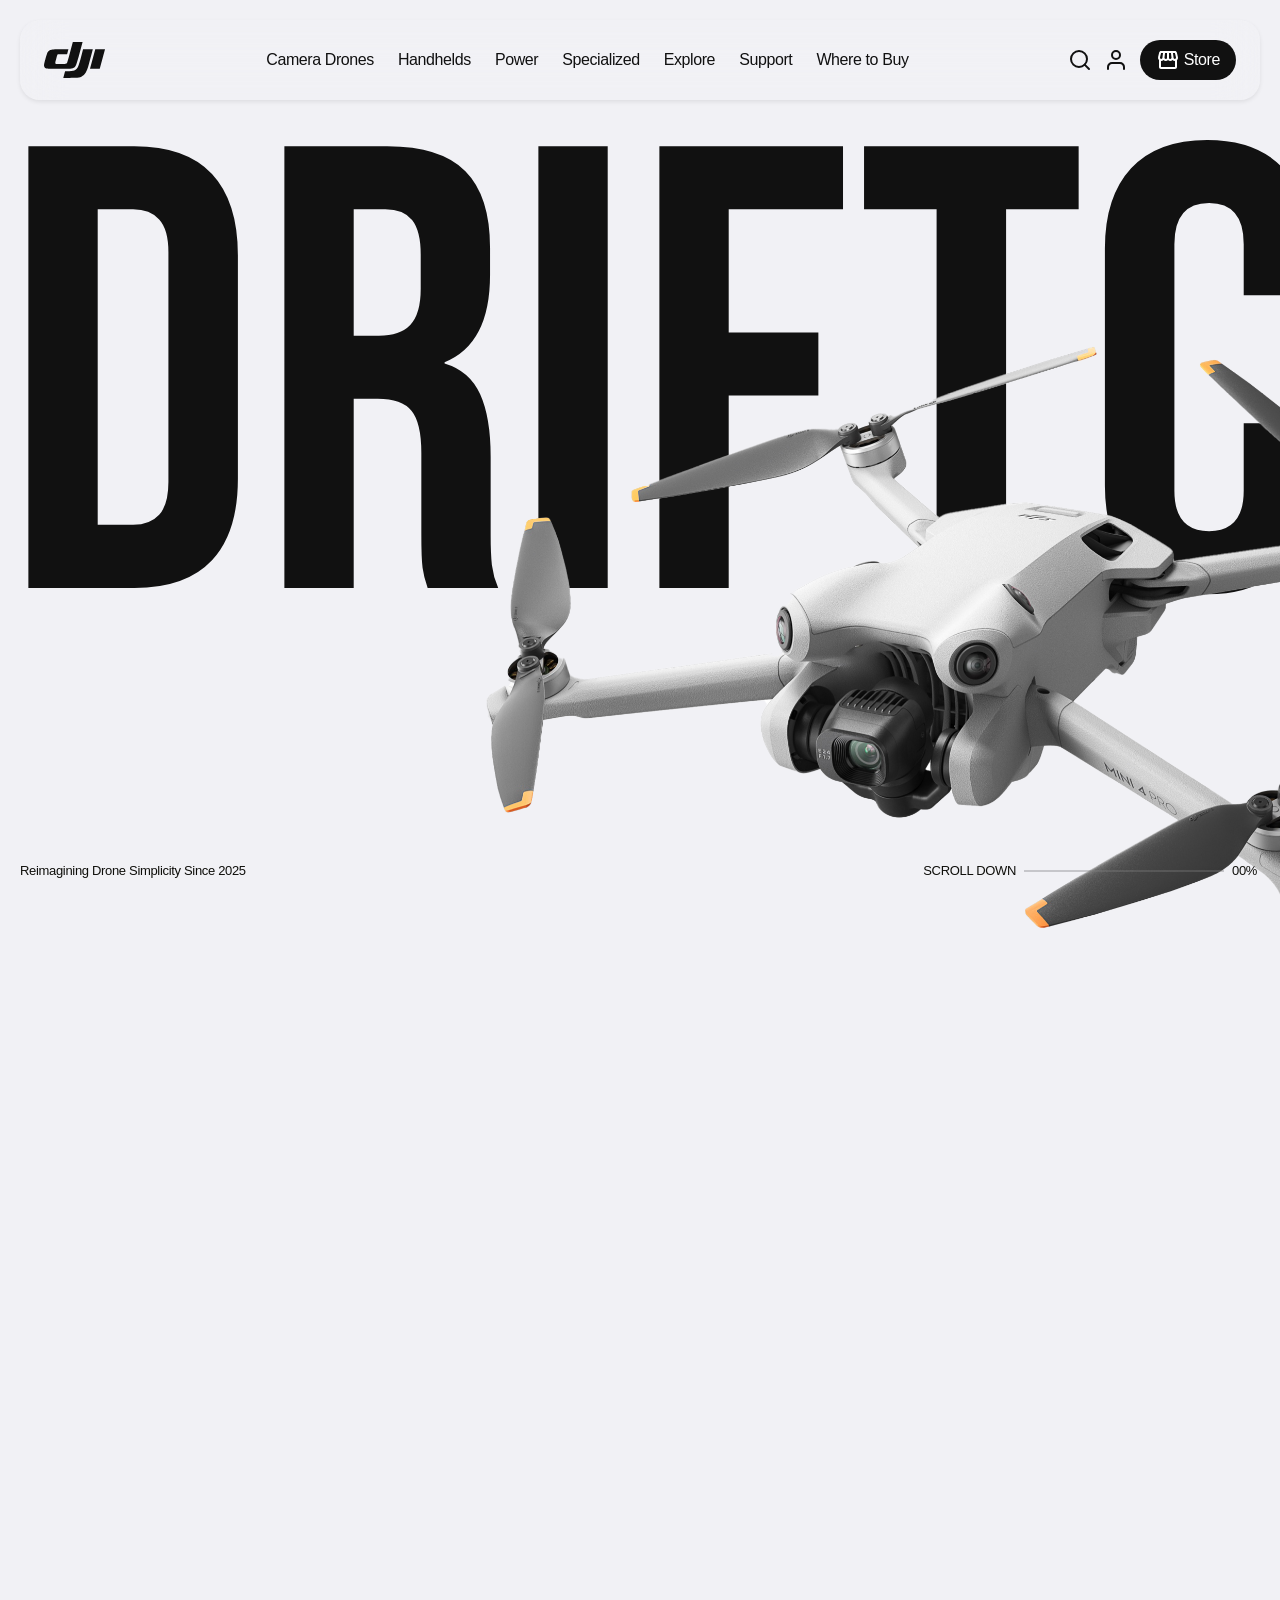
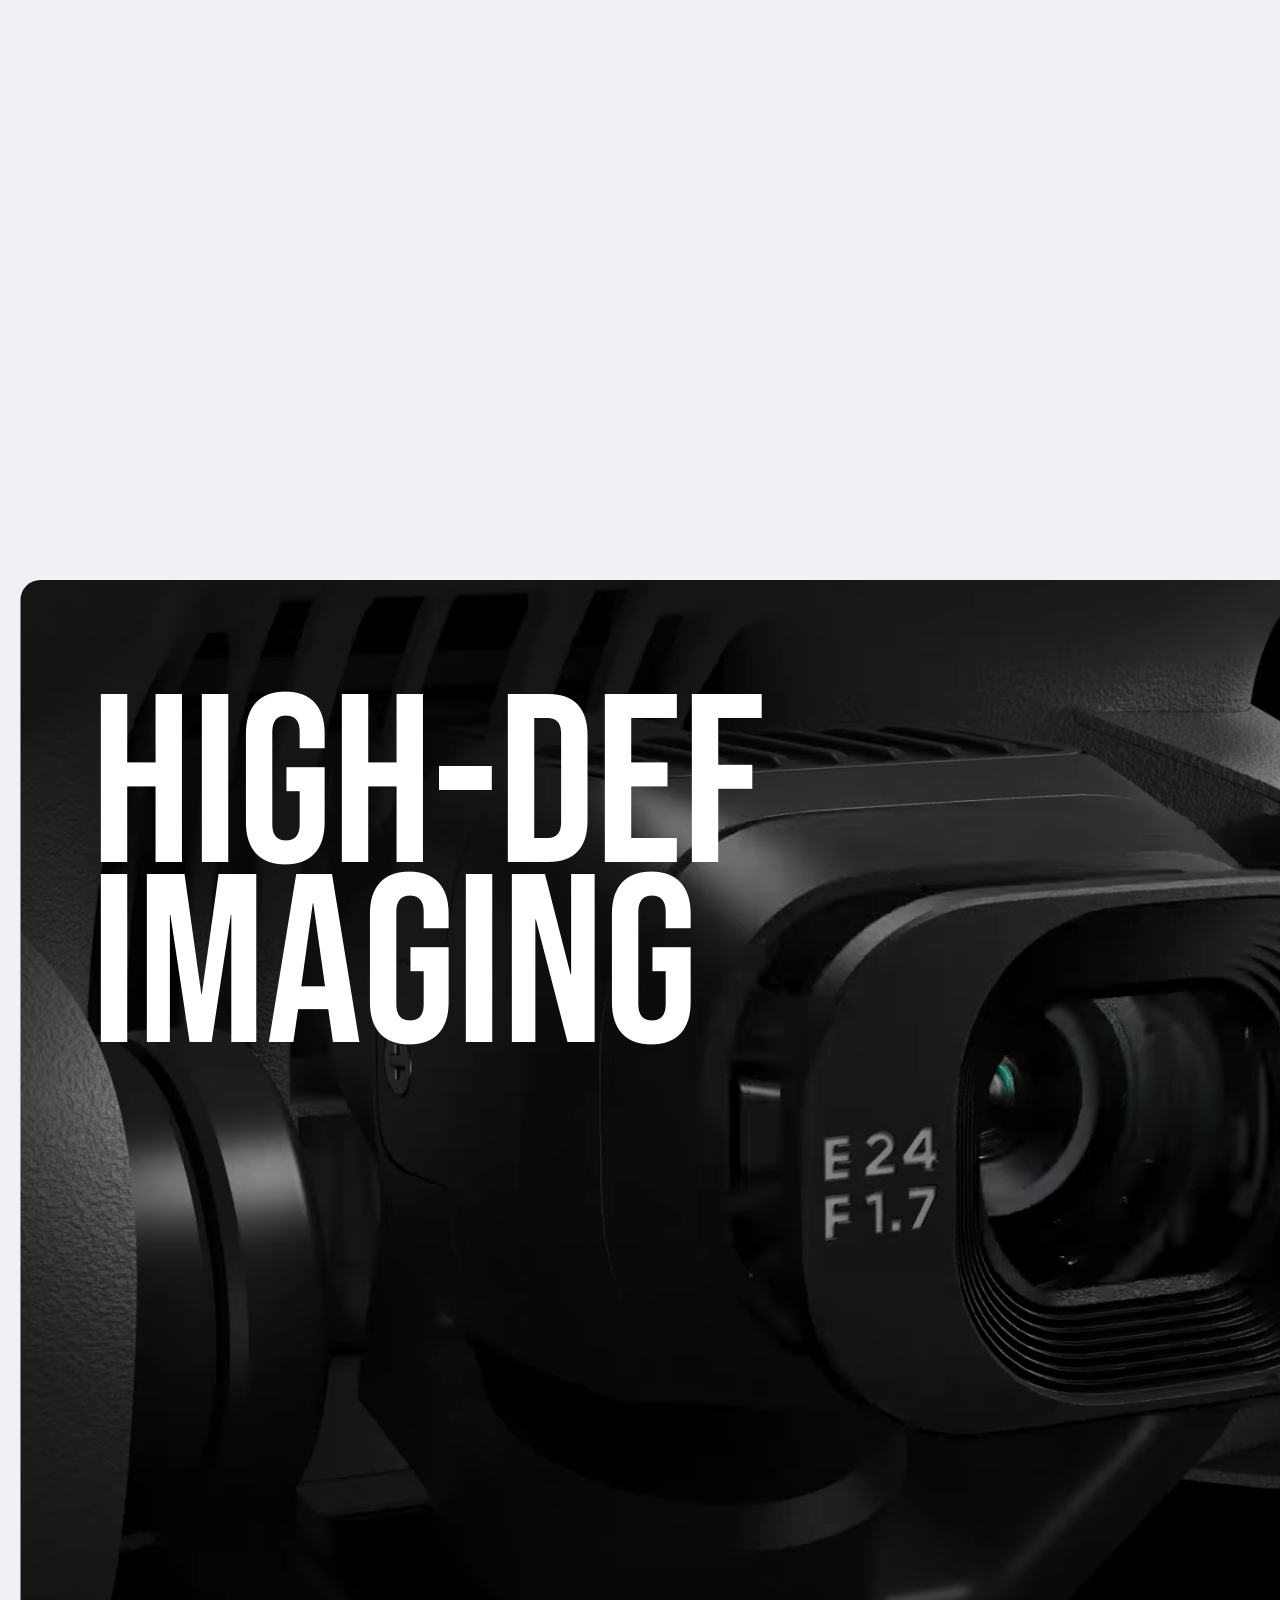
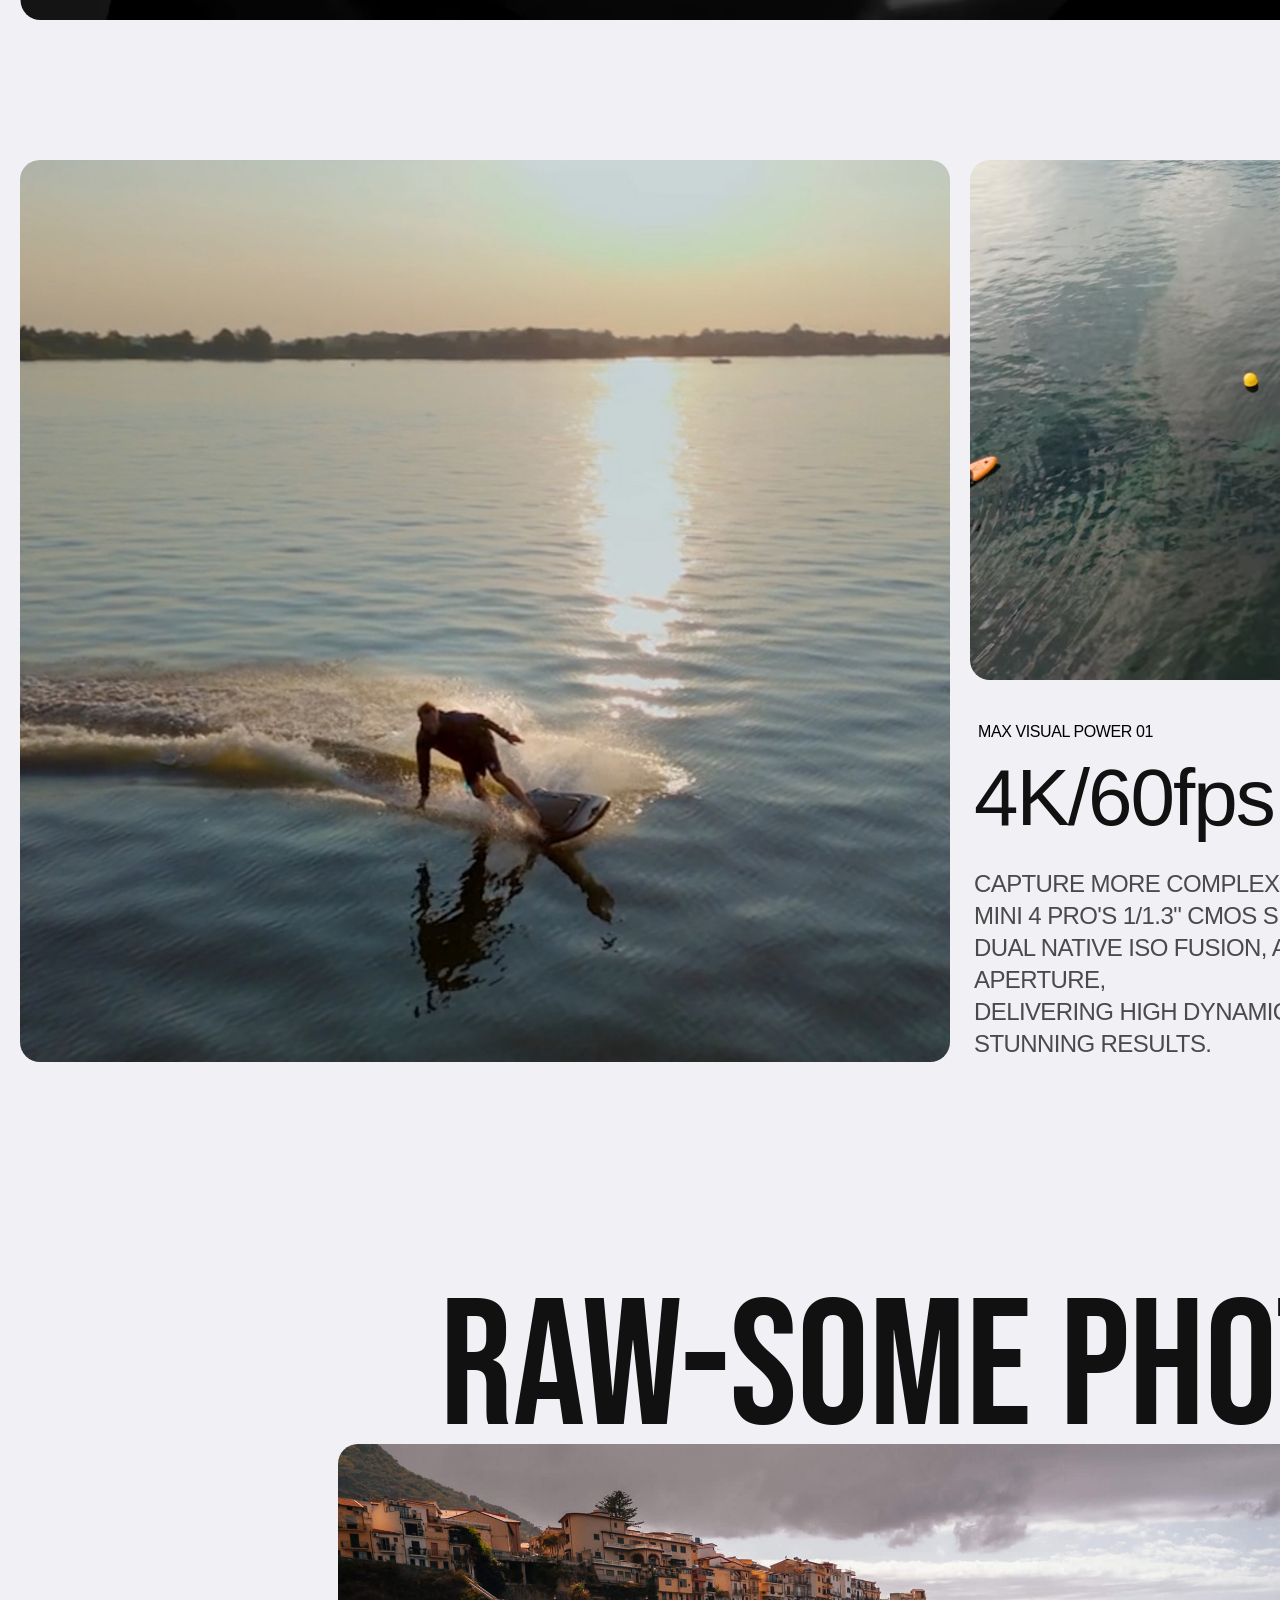
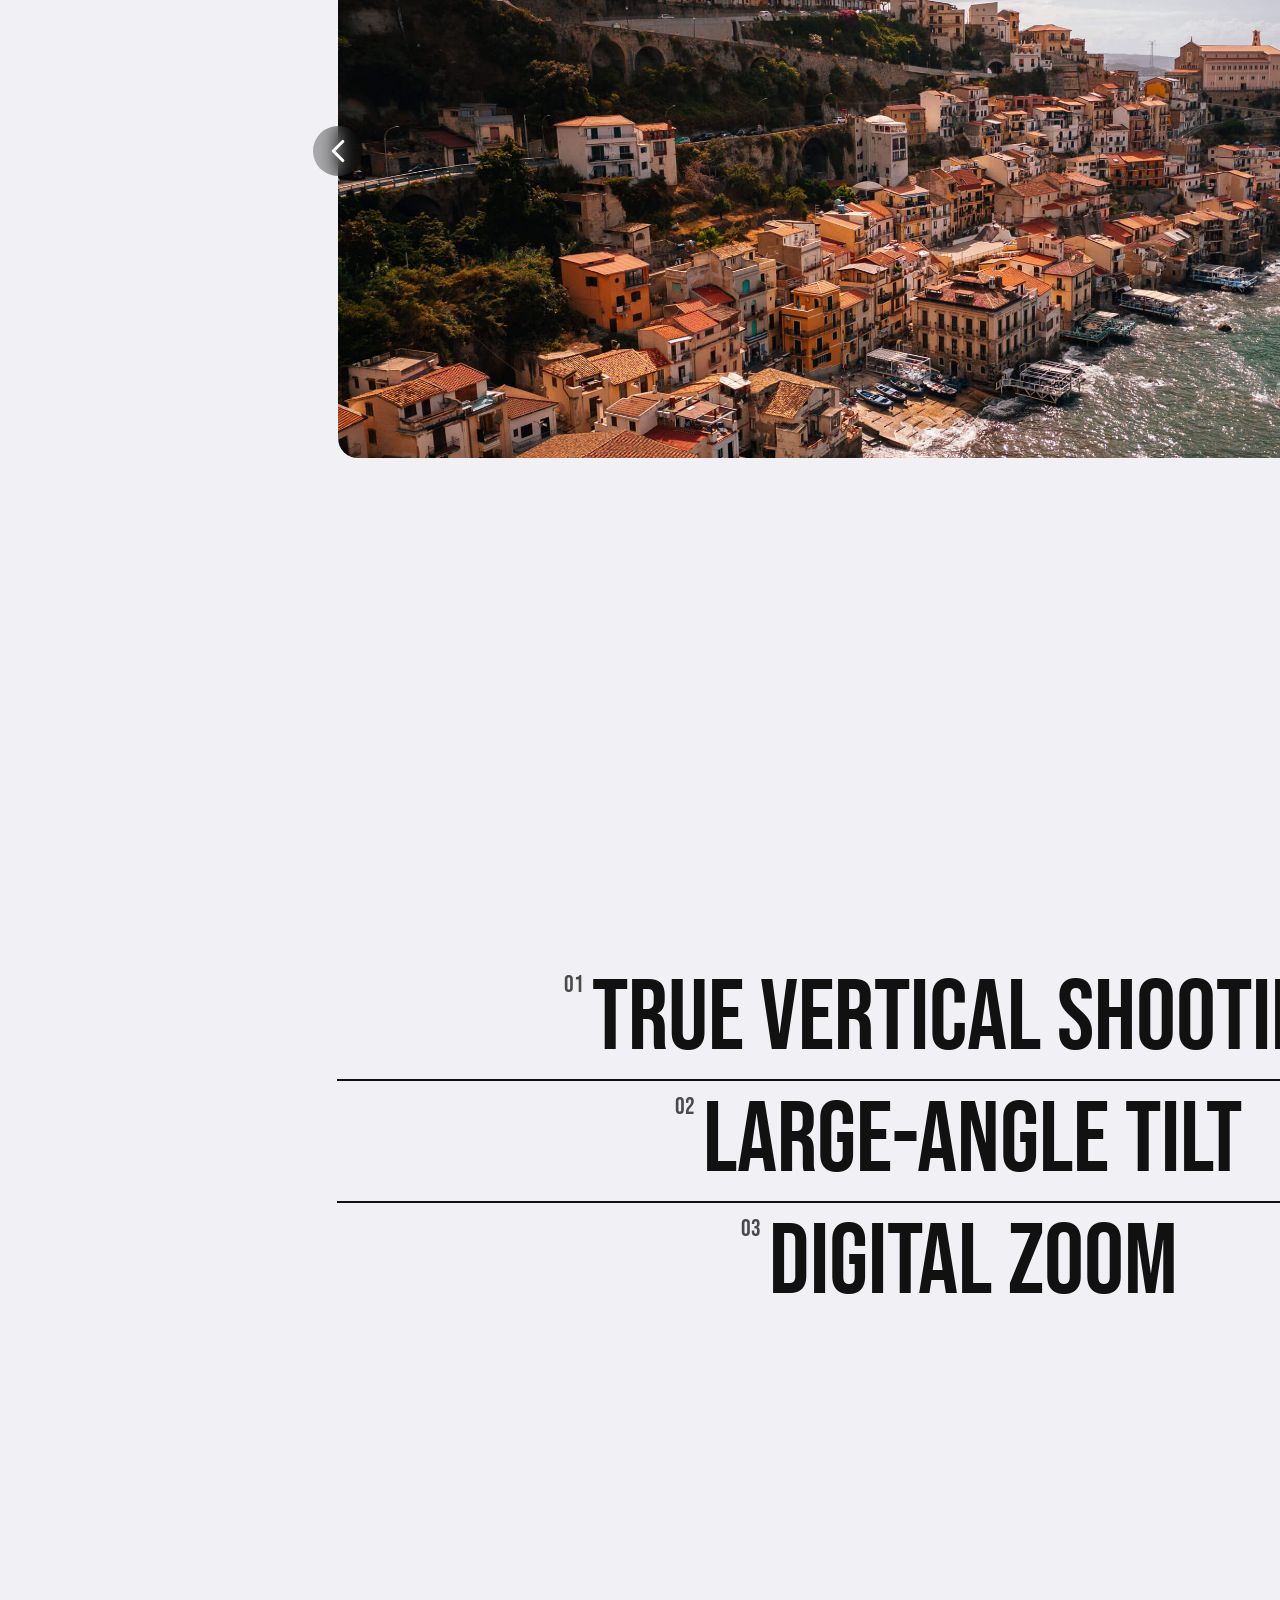
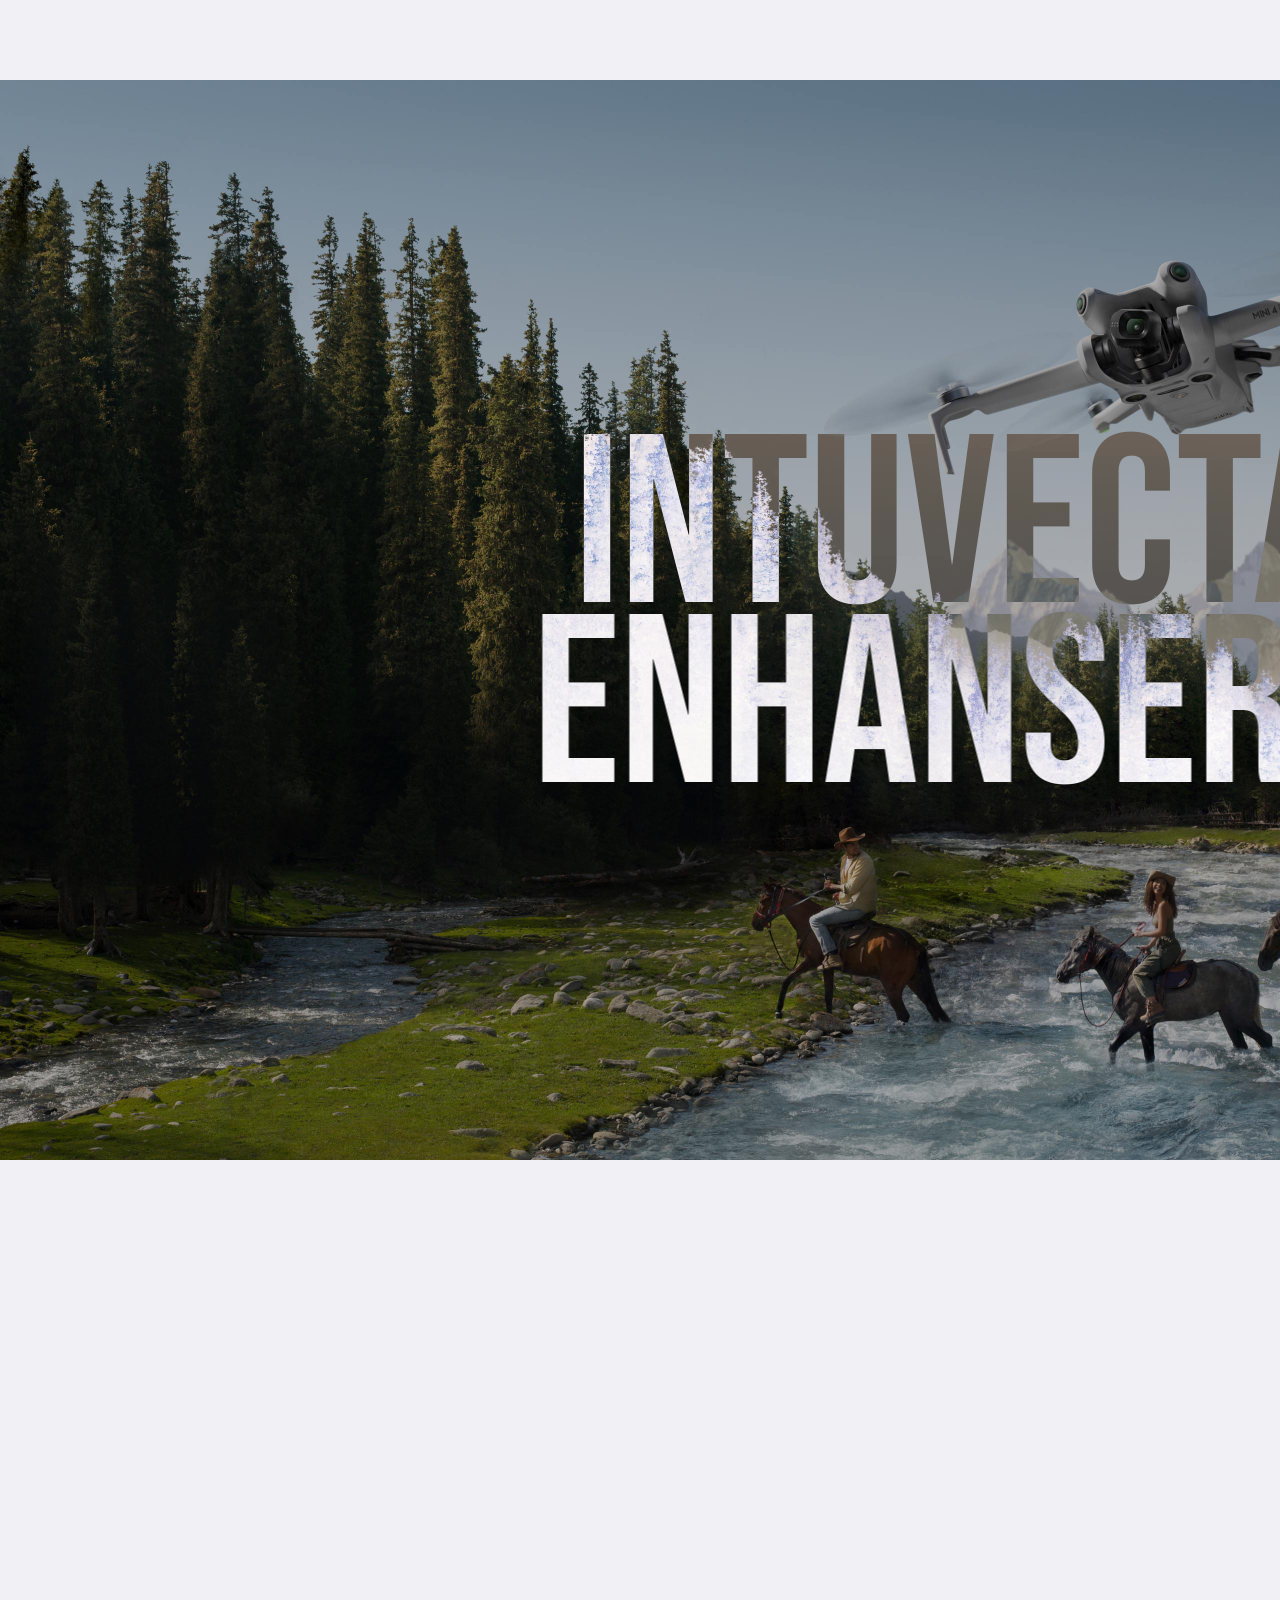
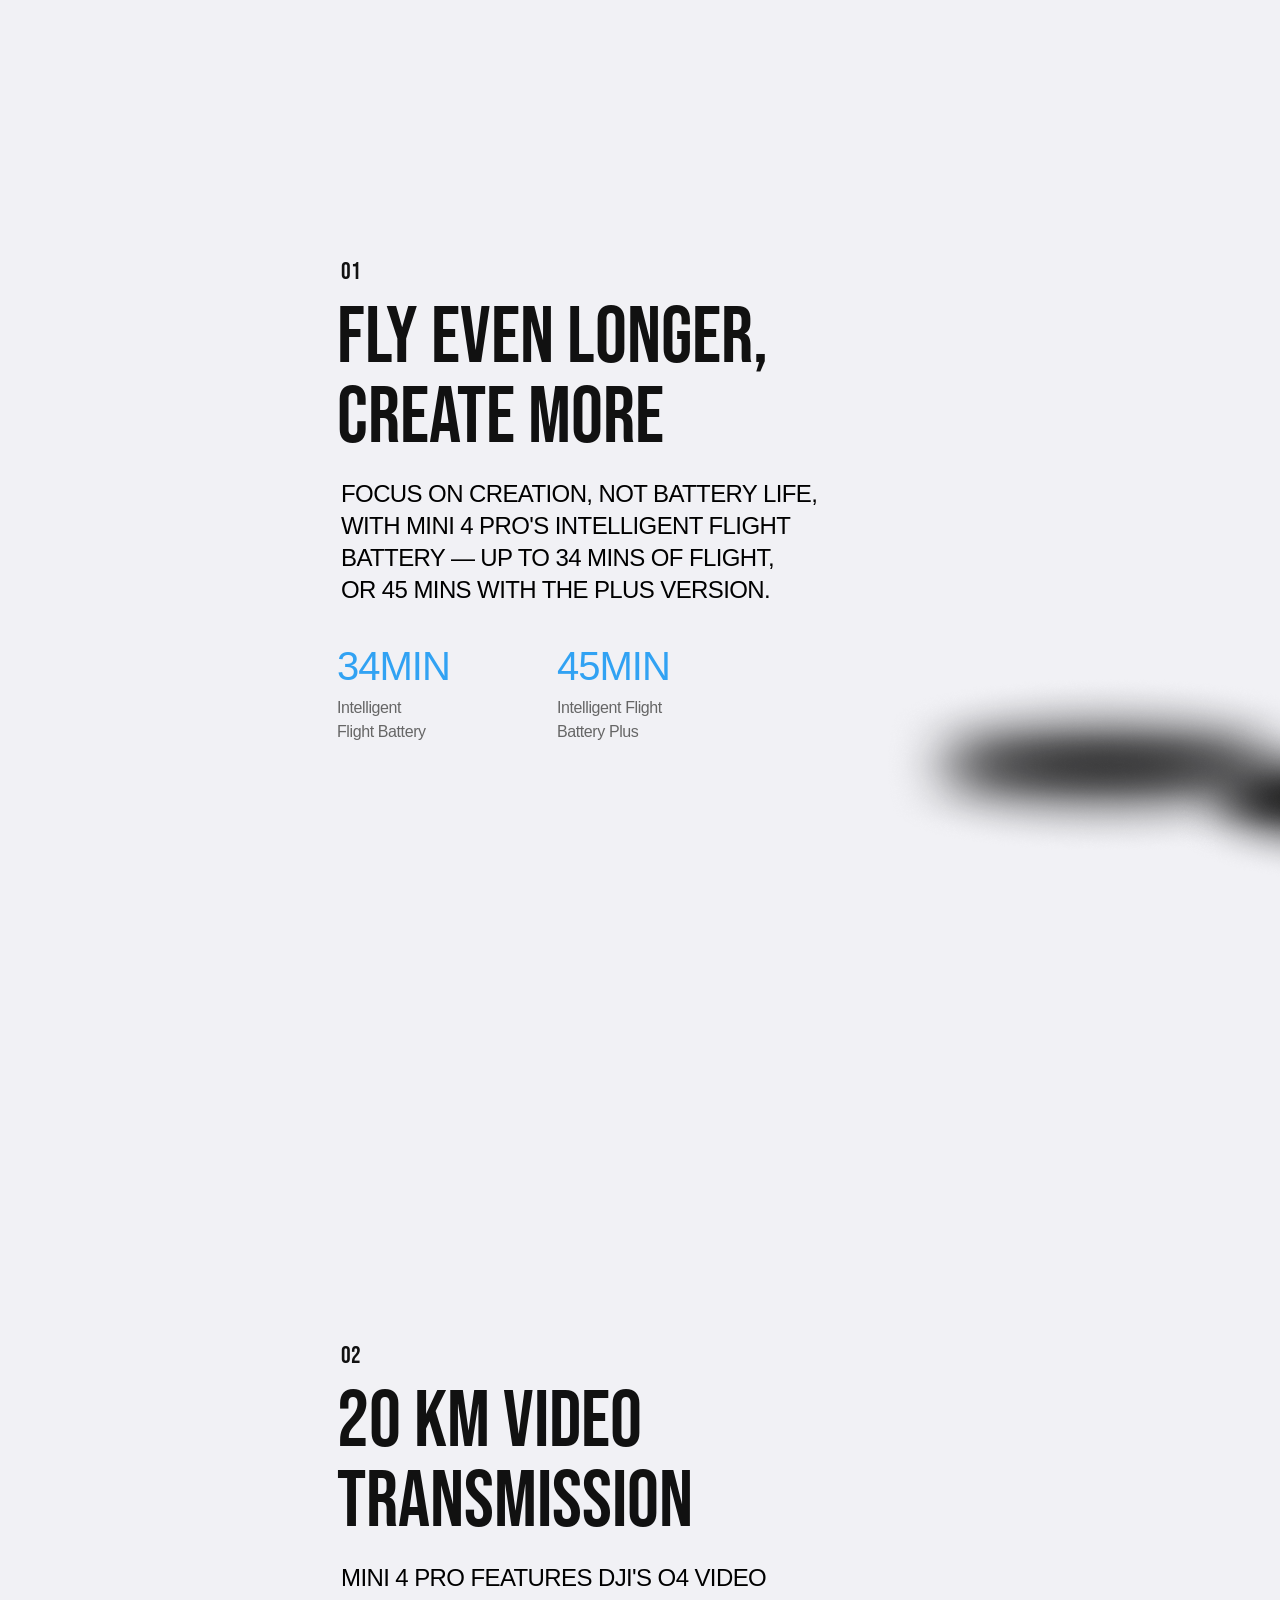
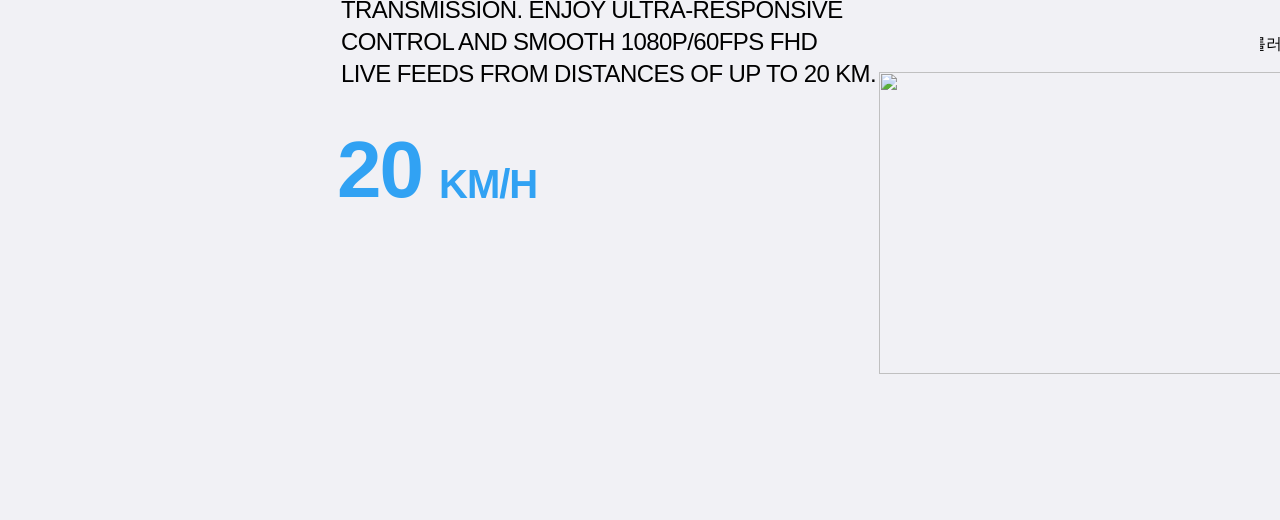
==== index.html @ bb800f34 "Add files via upload" ====
<!DOCTYPE html>
<html lang="ko">
<head>
  <meta charset="UTF-8">
  <meta name="viewport" content="width=device-width, initial-scale=1.0">
  <title>Dronweb</title>
  <link rel="preconnect" href="https://fonts.googleapis.com">
  <link rel="preconnect" href="https://fonts.gstatic.com" crossorigin>
  <link href="https://fonts.googleapis.com/css2?family=Bebas+Neue&display=swap" rel="stylesheet">
  <link rel="stylesheet" as="style" crossorigin href="https://cdn.jsdelivr.net/gh/orioncactus/pretendard@v1.3.9/dist/web/variable/pretendardvariable.min.css">
  <style>
    *, *::before, *::after { box-sizing: border-box; margin: 0; padding: 0; }

    body {
      background: #f1f1f5;
      font-family: 'Pretendard Variable', 'Pretendard', sans-serif;
    }

    /* ── HERO SECTION ── */
    .hero {
      position: relative;
      width: 1920px;
      height: 1080px;
      background: #f1f1f5;
      overflow: hidden;
      margin: 0 auto;
    }

    /* DRIFTCAM 배경 텍스트 */
    .hero-title {
      position: absolute;
      top: 20px;
      left: 0;
      width: 1920px;
      font-family: 'Bebas Neue', sans-serif;
      font-size: 631px;
      line-height: 757px;
      color: #111;
      text-transform: uppercase;
      white-space: nowrap;
      pointer-events: none;
      user-select: none;
      text-align: center;
    }

    /* 드론 이미지 (공통, fixed) */
    .main-drone {
      position: fixed;
      top: 0;
      left: 340px;
      width: 1320px;
      height: 1320px;
      z-index: 2;
      pointer-events: none;
    }

    .main-drone img {
      width: 100%;
      height: 100%;
      object-fit: contain;
    }

    /* ── NAVBAR ── */
    .navbar {
      position: fixed;
      top: 20px;
      left: 50%;
      transform: translateX(-50%);
      width: min(1320px, calc(100vw - 40px));
      height: 80px;
      background: rgba(241, 241, 245, 0.3);
      backdrop-filter: blur(20px);
      -webkit-backdrop-filter: blur(20px);
      border-radius: 20px;
      box-shadow: 0px 2px 4px rgba(0, 0, 0, 0.08);
      z-index: 10;
      display: flex;
      align-items: center;
      padding: 0 24px;
      justify-content: space-between;
    }

    .nav-logo {
      width: 63px;
      height: 36px;
      flex-shrink: 0;
    }

    .nav-logo img {
      width: 100%;
      height: 100%;
      display: block;
    }

    .nav-links {
      display: flex;
      align-items: center;
      gap: 24px;
      list-style: none;
    }

    .nav-links li {
      font-size: 16px;
      font-weight: 400;
      line-height: 24px;
      letter-spacing: -0.4px;
      color: #111;
      white-space: nowrap;
      cursor: pointer;
    }

    .nav-actions {
      display: flex;
      align-items: center;
      gap: 12px;
      flex-shrink: 0;
    }

    .nav-icon {
      width: 24px;
      height: 24px;
      display: block;
      cursor: pointer;
    }

    .store-btn {
      display: flex;
      align-items: center;
      gap: 4px;
      background: #111;
      color: #fff;
      border: none;
      border-radius: 100px;
      padding: 8px 16px;
      cursor: pointer;
      font-family: 'Pretendard Variable', 'Pretendard', sans-serif;
      font-size: 16px;
      font-weight: 500;
      line-height: 24px;
      letter-spacing: -0.4px;
      white-space: nowrap;
    }

    .store-btn img {
      width: 24px;
      height: 24px;
    }

    /* ── SECTION 2: 작품 설명 ── */
    .desc-section {
      position: relative;
      width: 1920px;
      height: 1080px;
      background: #f1f1f5;
      overflow: hidden;
      margin: 0 auto;
    }

    .desc-ellipse {
      position: absolute;
      left: 603px;
      top: 793px;
      width: 661px;
      height: 95px;
      background: radial-gradient(ellipse, rgba(0,0,0,0.2) 0%, transparent 70%);
      filter: blur(30px);
      pointer-events: none;
      opacity: 0;
      transition: opacity 1200ms ease;
    }

    .desc-anno-left {
      position: absolute;
      left: 140px;
      top: 288px;
      width: 720px;
      height: 153px;
      z-index: 3;
      opacity: 0;
      transition: opacity 1200ms ease;
    }

    .desc-anno-left img {
      width: 100%;
      height: 100%;
    }

    .desc-anno-right {
      position: absolute;
      left: 1060px;
      top: 640px;
      width: 720px;
      height: 153px;
      transform: rotate(180deg);
      z-index: 3;
      opacity: 0;
      transition: opacity 1200ms ease;
    }

    .desc-anno-right img {
      width: 100%;
      height: 100%;
    }

    .desc-left {
      position: absolute;
      left: 140px;
      top: 256px;
      z-index: 3;
      opacity: 0;
      transition: opacity 1200ms ease;
    }

    .desc-right {
      position: absolute;
      left: 1359px;
      top: 761px;
      z-index: 3;
      opacity: 0;
      transition: opacity 1200ms ease;
    }

    .desc-icon {
      display: block;
      width: 24px;
      height: 24px;
      margin-bottom: 0;
    }

    .desc-icon--rotated {
      transform: rotate(-90deg);
    }

    .desc-heading {
      font-size: 60px;
      font-weight: 600;
      line-height: 80px;
      letter-spacing: -1.5px;
      color: #111;
      white-space: nowrap;
      margin: 20px 0 0 0;
    }

    .desc-body {
      font-size: 16px;
      font-weight: 400;
      line-height: 24px;
      letter-spacing: -0.4px;
      color: #4a4a4a;
      margin-top: 8px;
    }

    /* ── SECTION 3: High-Def Imaging ── */
    .imaging-section {
      position: relative;
      width: 1920px;
      height: 1080px;
      background: #f1f1f5;
      margin: 0 auto;
      overflow: hidden;
    }

    .imaging-card {
      position: absolute;
      top: 50%;
      left: 50%;
      transform: translate(-50%, -50%);
      width: 1879px;
      height: 1040px;
      border-radius: 20px;
      overflow: hidden;
    }

    .imaging-card video {
      width: 100%;
      height: 100%;
      object-fit: cover;
    }

    .imaging-title-1 {
      position: absolute;
      left: 91px;
      top: 110px;
      font-family: 'Bebas Neue', sans-serif;
      font-size: 240px;
      line-height: 240px;
      color: #fff;
      text-transform: uppercase;
      white-space: nowrap;
      z-index: 1;
    }

    .imaging-title-2 {
      position: absolute;
      left: 91px;
      top: 290px;
      font-family: 'Bebas Neue', sans-serif;
      font-size: 240px;
      line-height: 240px;
      color: #fff;
      text-transform: uppercase;
      white-space: nowrap;
      z-index: 1;
    }

    .imaging-desc {
      position: absolute;
      left: 1318px;
      top: 810px;
      font-size: 24px;
      font-weight: 500;
      line-height: 32px;
      letter-spacing: -0.6px;
      color: #fff;
      text-transform: uppercase;
      white-space: nowrap;
      z-index: 1;
    }

    /* ── SECTION 4: 4K/60fps HDR ── */
    .hdr-section {
      position: relative;
      width: 1920px;
      height: 1080px;
      background: #f1f1f5;
      margin: 0 auto;
    }

    /* 왼쪽 패널 */
    .hdr-left {
      position: absolute;
      left: 20px;
      top: 120px;
      width: 930px;
      height: 902px;
      border-radius: 20px;
      overflow: hidden;
    }

    .hdr-left-track {
      display: flex;
      width: calc(930px * 5);
      height: 100%;
      transition: transform 0.6s ease;
    }

    .hdr-left-track img {
      width: 930px;
      height: 902px;
      object-fit: cover;
      flex-shrink: 0;
    }

    /* 오른쪽 패널 */
    .hdr-right {
      position: absolute;
      left: 970px;
      top: 120px;
      width: 930px;
      height: 520px;
      border-radius: 20px;
      overflow: hidden;
    }

    .hdr-right-track {
      display: flex;
      width: calc(930px * 5);
      height: 100%;
      transition: transform 0.6s ease;
    }

    .hdr-right-track video {
      width: 930px;
      height: 520px;
      object-fit: cover;
      flex-shrink: 0;
    }

    /* 텍스트 */
    .hdr-label {
      position: absolute;
      left: 978px;
      top: 680px;
      font-size: 16px;
      font-weight: 500;
      line-height: 24px;
      letter-spacing: -0.4px;
      color: #000;
    }

    .hdr-title {
      position: absolute;
      left: 974px;
      top: 708px;
      font-size: 80px;
      font-weight: 500;
      line-height: 100px;
      letter-spacing: -2px;
      color: #111;
      white-space: nowrap;
    }

    .hdr-icon {
      position: absolute;
      left: 1517px;
      top: 728px;
      width: 60px;
      height: 60px;
    }

    .hdr-desc {
      position: absolute;
      left: 974px;
      top: 828px;
      width: 512px;
      font-size: 24px;
      font-weight: 500;
      line-height: 32px;
      letter-spacing: -0.6px;
      color: #4a4a4a;
      text-transform: uppercase;
    }

    /* ── SECTION 5: RAW-SOME PHOTOS ── */
    .raw-section {
      position: relative;
      width: 1920px;
      height: 1080px;
      background: #f1f1f5;
      margin: 0 auto;
      overflow: hidden;
    }

    .raw-title {
      position: absolute;
      left: calc(50% - 520px);
      top: 160px;
      width: 1041px;
      font-family: 'Bebas Neue', sans-serif;
      font-size: 180px;
      line-height: 180px;
      color: #111;
      text-transform: uppercase;
      pointer-events: none;
      user-select: none;
    }

    .raw-carousel-outer {
      position: absolute;
      left: 50%;
      transform: translateX(-50%);
      top: 324px;
      width: 1920px;
      height: 614px;
      overflow: hidden;
    }

    .raw-carousel-inner {
      position: absolute;
      left: 338px;
      top: 0;
      height: 614px;
    }

    .raw-track {
      display: flex;
      align-items: center;
      gap: 100px;
      height: 614px;
      transition: transform 0.6s ease;
    }

    .raw-slide {
      flex-shrink: 0;
      border-radius: 20px;
      overflow: hidden;
      width: 1080px;
      height: 474px;
      transition: width 0.6s ease, height 0.6s ease;
    }

    .raw-slide.active {
      width: 1245px;
      height: 614px;
    }

    .raw-slide img {
      width: 100%;
      height: 100%;
      object-fit: cover;
      display: block;
    }

    .raw-nav {
      position: absolute;
      top: calc(324px + 282px);
      left: 313px;
      width: 1295px;
      height: 50px;
      pointer-events: none;
    }

    .raw-btn {
      position: absolute;
      top: 0;
      width: 50px;
      height: 50px;
      border-radius: 50%;
      border: none;
      background: rgba(0, 0, 0, 0.3);
      backdrop-filter: blur(10px);
      -webkit-backdrop-filter: blur(10px);
      cursor: pointer;
      display: flex;
      align-items: center;
      justify-content: center;
      pointer-events: all;
      padding: 6.25px;
      z-index: 5;
    }

    .raw-btn img {
      width: 37.5px;
      height: 37.5px;
    }

    .raw-btn-prev {
      left: 0;
      transform: rotate(180deg);
    }

    .raw-btn-next {
      right: 0;
    }

    /* ── SECTION 6: FEATURES LIST ── */
    .feat-section {
      position: relative;
      width: 1920px;
      height: 1080px;
      background: #f1f1f5;
      margin: 0 auto;
      overflow: hidden;
    }

    .feat-list {
      position: absolute;
      left: 50%;
      top: 50%;
      transform: translate(-50%, -50%);
      width: 1246px;
    }

    .feat-row {
      position: relative;
      height: 122px;
      overflow: hidden;
      transition: height 0.4s ease;
      cursor: pointer;
    }

    .feat-row + .feat-row::before {
      content: '';
      position: absolute;
      top: 0;
      left: 0;
      width: 100%;
      height: 2px;
      background: #111;
      transition: opacity 0.3s ease;
    }

    /* 헤더: 행별 들여쓰기 위치 */
    .feat-header {
      position: absolute;
      top: 12px;
      display: flex;
      align-items: flex-start;
      gap: 8px;
      white-space: nowrap;
    }

    .feat-row-1 .feat-header { left: 227px; }
    .feat-row-2 .feat-header { left: 337.5px; }
    .feat-row-3 .feat-header { left: 403.5px; }

    .feat-num {
      font-family: 'Bebas Neue', sans-serif;
      font-size: 24px;
      line-height: 32px;
      color: #4a4a4a;
      flex-shrink: 0;
    }

    .feat-title {
      font-family: 'Bebas Neue', sans-serif;
      font-size: 100px;
      line-height: 100px;
      color: #111;
      transition: opacity 0.3s ease;
    }

    /* 비활성 행 타이틀 흐리기 */
    .feat-list.has-hover .feat-row:not(.expanded) .feat-title,
    .feat-list.has-hover .feat-row:not(.expanded) .feat-num,
    .feat-list.has-hover .feat-row:not(.expanded)::before {
      opacity: 0.4;
    }

    /* 확장 콘텐츠: 항상 가운데 정렬 */
    .feat-body {
      position: absolute;
      top: 132px; /* 12(top) + 100(title) + 20(gap) */
      left: 50%;
      transform: translateX(-50%);
      width: 793px;
      display: flex;
      flex-direction: column;
      align-items: center;
      gap: 20px;
      padding-bottom: 32px;
      opacity: 0;
      transition: opacity 0.25s ease 0.1s;
    }

    .feat-desc {
      font-size: 16px;
      font-weight: 400;
      line-height: 24px;
      letter-spacing: -0.4px;
      color: #000;
      text-align: center;
      flex-shrink: 0;
    }

    .feat-video {
      width: 600px;
      height: 336px;
      border-radius: 12px;
      object-fit: cover;
      flex-shrink: 0;
      display: block;
    }

    .feat-row.expanded {
      height: 568px; /* 12 + 100 + 20 + 48(desc) + 20 + 336(video) + 32(bottom) */
    }

    .feat-row.expanded .feat-body {
      opacity: 1;
    }

    /* ── SECTION 7: 더 좋아진 비행 ── */
    .flight-section {
      position: relative;
      width: 1920px;
      height: 1080px;
      margin: 0 auto;
      overflow: hidden;
    }

    .flight-bg {
      position: absolute;
      inset: 0;
      width: 100%;
      height: 100%;
      object-fit: contain;
      pointer-events: none;
    }

    .flight-text {
      position: absolute;
      left: 960.5px;
      transform: translateX(-50%);
      font-family: 'Bebas Neue', sans-serif;
      font-size: 240px;
      line-height: 240px;
      color: #fff;
      text-transform: uppercase;
      white-space: nowrap;
      text-align: center;
      mix-blend-mode: exclusion;
      pointer-events: none;
      user-select: none;
    }

    .flight-text-1 { top: 330px; }
    .flight-text-2 { top: 510px; }

    /* ── SECTION 8: 기능 설명 전 ── */
    .sense-wrapper {
      width: 1920px;
      height: calc(200vh + 200px); /* 100vh 진입 + 100vh 비디오 확장 + 200 홀드 */
      margin: 0 auto;
    }

    .sense-section {
      position: sticky;
      top: 0;
      width: 1920px;
      height: 100vh;
      background: #f1f1f5;
      overflow: hidden;
    }

    .sense-title-1 {
      position: absolute;
      left: 688.5px;
      top: 200px;
      transform: translateX(calc(-50% - 1920px));
      font-family: 'Bebas Neue', sans-serif;
      font-size: 180px;
      line-height: 180px;
      color: #111;
      text-transform: uppercase;
      white-space: nowrap;
      text-align: center;
      pointer-events: none;
      user-select: none;
    }

    .sense-title-2 {
      position: absolute;
      left: 1250px;
      top: 720px;
      transform: translateX(calc(-50% + 1920px));
      width: 1340px;
      font-family: 'Bebas Neue', sans-serif;
      font-size: 180px;
      line-height: 180px;
      color: #111;
      text-transform: uppercase;
      text-align: center;
      pointer-events: none;
      user-select: none;
    }

    .sense-video {
      position: absolute;
      left: 653px;
      top: 380px;
      width: 614px;
      height: 320px;
      border-radius: 10px;
      object-fit: cover;
      z-index: 2;
    }

    .sense-desc {
      position: absolute;
      left: calc(50% + 0.5px);
      top: 907px;
      transform: translateX(-50%);
      font-size: 24px;
      font-weight: 500;
      line-height: 32px;
      letter-spacing: -0.6px;
      color: #4a4a4a;
      text-align: center;
      text-transform: uppercase;
      white-space: nowrap;
      opacity: 0;
      transition: opacity 800ms ease;
    }

    /* ── SECTION 9: 배터리 ── */
    .battery-section {
      position: relative;
      width: 1920px;
      height: 1080px;
      background: #f1f1f5;
      margin: 0 auto;
      overflow: hidden;
    }

    .battery-num {
      position: absolute;
      left: 341px;
      top: 296px;
      font-family: 'Bebas Neue', sans-serif;
      font-size: 24px;
      line-height: 32px;
      color: #111;
      white-space: nowrap;
    }

    .battery-title {
      position: absolute;
      left: 337px;
      top: 338px;
      font-family: 'Bebas Neue', sans-serif;
      font-size: 80px;
      line-height: 80px;
      color: #111;
      white-space: nowrap;
    }

    .battery-body {
      position: absolute;
      left: 341px;
      top: 518px;
      font-size: 24px;
      font-weight: 500;
      line-height: 32px;
      letter-spacing: -0.6px;
      color: #000;
      text-transform: uppercase;
      white-space: nowrap;
    }

    .battery-min-1 {
      position: absolute;
      left: 337px;
      top: 676px;
      font-size: 40px;
      font-weight: 500;
      line-height: 60px;
      letter-spacing: -1px;
      color: #31a2f3;
      text-transform: uppercase;
      white-space: nowrap;
    }

    .battery-min-2 {
      position: absolute;
      left: 557px;
      top: 676px;
      font-size: 40px;
      font-weight: 500;
      line-height: 60px;
      letter-spacing: -1px;
      color: #31a2f3;
      text-transform: uppercase;
      white-space: nowrap;
    }

    .battery-label-1 {
      position: absolute;
      left: 337px;
      top: 736px;
      font-size: 16px;
      font-weight: 500;
      line-height: 24px;
      letter-spacing: -0.4px;
      color: #666;
      white-space: nowrap;
    }

    .battery-label-2 {
      position: absolute;
      left: 557px;
      top: 736px;
      font-size: 16px;
      font-weight: 500;
      line-height: 24px;
      letter-spacing: -0.4px;
      color: #666;
      white-space: nowrap;
    }

    /* 배터리 이미지 컴포넌트 */
    .battery-img-wrap {
      position: absolute;
      left: 840px;
      top: 120px;
      width: 840px;
      height: 840px;
    }

    .battery-shadow {
      position: absolute;
      left: 98px;
      top: 655px;
      width: 655px;
      height: 103px;
      overflow: visible;
      animation: shadowPulse 2400ms ease-in-out infinite;
    }

    @keyframes batteryFloat {
      0%   { transform: translate(-50%, -50%) translateY(0); }
      50%  { transform: translate(-50%, -50%) translateY(-20px); }
      100% { transform: translate(-50%, -50%) translateY(0); }
    }

    @keyframes shadowPulse {
      0%   { opacity: 0.12; }
      50%  { opacity: 0.06; }
      100% { opacity: 0.12; }
    }

    .battery-shadow-inner {
      position: absolute;
      top: -58.25%;
      right: -7.63%;
      bottom: -48.54%;
      left: -9.16%;
    }

    .battery-shadow-inner img {
      display: block;
      width: 100%;
      height: 100%;
      max-width: none;
    }

    .battery-img {
      position: absolute;
      left: 50%;
      top: calc(50% + 20px);
      width: 840px;
      height: 840px;
      overflow: hidden;
      animation: batteryFloat 2400ms ease-in-out infinite;
    }

    .battery-img img {
      position: absolute;
      top: 4.89%;
      left: -2.43%;
      width: 118.47%;
      height: 90.41%;
      object-fit: contain;
    }

    /* ── SECTION 10: 컨트롤러 ── */
    .ctrl-section {
      position: relative;
      width: 1920px;
      height: 1080px;
      background: #f1f1f5;
      margin: 0 auto;
      overflow: hidden;
    }

    .ctrl-num {
      position: absolute;
      left: 341px;
      top: 300px;
      font-family: 'Bebas Neue', sans-serif;
      font-size: 24px;
      line-height: 32px;
      color: #111;
      white-space: nowrap;
    }

    .ctrl-title {
      position: absolute;
      left: 337px;
      top: 342px;
      font-family: 'Bebas Neue', sans-serif;
      font-size: 80px;
      line-height: 80px;
      color: #111;
      white-space: nowrap;
    }

    .ctrl-body {
      position: absolute;
      left: 341px;
      top: 522px;
      font-size: 24px;
      font-weight: 500;
      line-height: 32px;
      letter-spacing: -0.6px;
      color: #000;
      text-transform: uppercase;
      white-space: nowrap;
    }

    .ctrl-stat {
      position: absolute;
      top: 680px;
      display: flex;
      align-items: baseline;
      gap: 0;
    }

    .ctrl-stat-num {
      position: absolute;
      left: 337px;
      top: 680px;
      font-size: 80px;
      font-weight: 700;
      line-height: 100px;
      letter-spacing: -2px;
      color: #31a2f3;
      text-transform: uppercase;
      white-space: nowrap;
    }

    .ctrl-stat-unit {
      position: absolute;
      left: 439px;
      top: 714px;
      font-size: 40px;
      font-weight: 600;
      line-height: 60px;
      letter-spacing: -1px;
      color: #31a2f3;
      text-transform: uppercase;
      white-space: nowrap;
    }

    /* 컨트롤러 이미지 */
    .ctrl-img-wrap {
      position: absolute;
      left: 840px;
      top: 120px;
      width: 840px;
      height: 840px;
    }

    .ctrl-shadow {
      position: absolute;
      left: 99px;
      top: 572px;
      width: 692px;
      height: 192px;
      overflow: visible;
      animation: ctrlShadow 2400ms ease-in-out infinite;
    }

    .ctrl-shadow-inner {
      position: absolute;
      top: -31.25%;
      right: -7.23%;
      bottom: -26.04%;
      left: -8.67%;
    }

    .ctrl-shadow-inner img {
      display: block;
      width: 100%;
      height: 100%;
      max-width: none;
    }

    .ctrl-img {
      position: absolute;
      left: 50%;
      top: calc(50% + 20px);
      width: 840px;
      height: 840px;
      overflow: hidden;
      animation: batteryFloat 2400ms ease-in-out infinite;
    }

    .ctrl-img img {
      position: absolute;
      top: 4.02%;
      left: -6.94%;
      width: 120.51%;
      height: 91.97%;
      object-fit: contain;
    }

    @keyframes ctrlShadow {
      0%   { opacity: 0.12; }
      50%  { opacity: 0.06; }
      100% { opacity: 0.12; }
    }

    /* ── SCROLL INDICATOR (fixed) ── */
    .scroll-indicator {
      position: fixed;
      bottom: 20px;
      left: 0;
      right: 0;
      display: flex;
      align-items: center;
      justify-content: space-between;
      padding: 0 20px;
      z-index: 100;
      pointer-events: none;
      mix-blend-mode: exclusion;
      transform: translateZ(0);
      will-change: transform;
      backface-visibility: hidden;
    }

    .scroll-tagline {
      font-size: 13px;
      font-weight: 400;
      line-height: 18px;
      letter-spacing: -0.325px;
      color: #fff;
      white-space: nowrap;
    }

    .scroll-right {
      display: flex;
      align-items: center;
      gap: 8px;
    }

    .scroll-label {
      font-size: 13px;
      font-weight: 400;
      line-height: 18px;
      letter-spacing: -0.325px;
      color: #fff;
      white-space: nowrap;
    }

    .scroll-line {
      width: 200px;
      height: 2px;
      background: #2f2f2f;
      position: relative;
      overflow: hidden;
    }

    .scroll-line-fill {
      position: absolute;
      top: 0;
      left: 0;
      height: 100%;
      width: 0%;
      background: #ffffff;
      transition: width 0.1s linear;
    }

    .scroll-percent {
      font-size: 13px;
      font-weight: 400;
      line-height: 18px;
      letter-spacing: -0.325px;
      color: #fff;
      white-space: nowrap;
      min-width: 28px;
    }
  </style>
</head>
<body>

<!-- ── SECTION 1: HERO ── -->
<section class="hero">

  <!-- 배경 타이틀 -->
  <div class="hero-title">DriftCam</div>

  <!-- 내비게이션 -->
  <nav class="navbar">
    <div class="nav-logo">
      <img src="assets/images/nav-logo.svg" alt="로고">
    </div>

    <ul class="nav-links">
      <li>Camera Drones</li>
      <li>Handhelds</li>
      <li>Power</li>
      <li>Specialized</li>
      <li>Explore</li>
      <li>Support</li>
      <li>Where to Buy</li>
    </ul>

    <div class="nav-actions">
      <img class="nav-icon" src="assets/images/icon-search.svg" alt="검색">
      <img class="nav-icon" src="assets/images/icon-user.svg" alt="유저">
      <button class="store-btn">
        <img src="iCON/Storefront.svg" alt="">
        Store
      </button>
    </div>
  </nav>

</section>

<!-- ── SECTION 2: 작품 설명 ── -->
<section class="desc-section">

  <!-- 글로우 ellipse -->
  <div class="desc-ellipse"></div>

  <!-- 왼쪽 annotation 라인 -->
  <div class="desc-anno-left">
    <img src="assets/images/anno-left.svg" alt="">
  </div>

  <!-- 오른쪽 annotation 라인 (180도 회전) -->
  <div class="desc-anno-right">
    <img src="assets/images/anno-right.svg" alt="">
  </div>

  <!-- 왼쪽 텍스트 블록 -->
  <div class="desc-left">
    <img class="desc-icon" src="assets/images/icon-harddrive.svg" alt="hard drive">
    <h2 class="desc-heading">Mini + Mastery</h2>
    <p class="desc-body">DJI Mini 4 Pro is the most advanced mini drone from DJI,<br>featuring pro-level imaging, full-range obstacle sensing,<br>ActiveTrack 360° with Manual mode, and 20 km FHD<br>transmission — perfect for both pros and beginners.</p>
  </div>

  <!-- 오른쪽 텍스트 블록 -->
  <div class="desc-right">
    <img class="desc-icon desc-icon--rotated" src="assets/images/icon-battery.svg" alt="battery">
    <h2 class="desc-heading">Light &amp; Free</h2>
    <p class="desc-body">Whenever inspiration strikes, take off with the Mini 4 Pro.<br>Weighing under 249g, it's easy to carry and fly without<br>extra tests in most places.</p>
  </div>

</section>

<!-- ── SECTION 3: High-Def Imaging ── -->
<section class="imaging-section">
  <div class="imaging-card">
    <video autoplay muted loop playsinline>
      <source src="assets/videos/highdef-imaging.webm" type="video/webm">
    </video>
  </div>
  <p class="imaging-title-1">High-Def</p>
  <p class="imaging-title-2">Imaging</p>
  <div class="imaging-desc">
    <p>Capture more complex details with</p>
    <p>Mini 4 Pro's 1/1.3" CMOS sensor,</p>
    <p>Dual Native ISO Fusion, and f/1.7 aperture,</p>
    <p>delivering high dynamic range for</p>
    <p>stunning results.</p>
  </div>
</section>

<!-- ── SECTION 4: 4K/60fps HDR ── -->
<section class="hdr-section">

  <!-- 왼쪽 이미지 캐러셀 -->
  <div class="hdr-left">
    <div class="hdr-left-track" id="hdrLeftTrack">
      <img src="assets/images/feature-1.jpg" alt="">
      <img src="assets/images/feature-2.jpg" alt="">
      <img src="assets/images/feature-3.jpg" alt="">
      <img src="assets/images/feature-4.jpg" alt="">
      <img src="assets/images/feature-5.jpg" alt="">
    </div>
  </div>

  <!-- 오른쪽 영상 캐러셀 -->
  <div class="hdr-right">
    <div class="hdr-right-track" id="hdrRightTrack">
      <video autoplay muted loop playsinline><source src="assets/videos/feature-1.webm" type="video/webm"></video>
      <video autoplay muted loop playsinline><source src="assets/videos/feature-2.webm" type="video/webm"></video>
      <video autoplay muted loop playsinline><source src="assets/videos/feature-3.webm" type="video/webm"></video>
      <video autoplay muted loop playsinline><source src="assets/videos/feature-4.webm" type="video/webm"></video>
      <video autoplay muted loop playsinline><source src="assets/videos/feature-5.webm" type="video/webm"></video>
    </div>
  </div>

  <!-- 텍스트 -->
  <p class="hdr-label">MAX VISUAL POWER 01</p>
  <p class="hdr-title">4K/60fps HDR</p>
  <img class="hdr-icon" src="iCON/Mode night.svg" alt="mode night">
  <div class="hdr-desc">
    <p>Capture more complex details with</p>
    <p>Mini 4 Pro's 1/1.3" CMOS sensor,</p>
    <p>Dual Native ISO Fusion, and f/1.7 aperture,</p>
    <p>delivering high dynamic range for</p>
    <p>stunning results.</p>
  </div>

</section>

<!-- ── SECTION 5: RAW-SOME PHOTOS ── -->
<section class="raw-section">

  <p class="raw-title">RAW-SOME PHOTOS</p>

  <div class="raw-carousel-outer">
    <div class="raw-carousel-inner">
      <div class="raw-track" id="rawTrack">
        <div class="raw-slide active"><img src="assets/images/raw-1.jpg" alt="RAW Photo 1"></div>
        <div class="raw-slide"><img src="assets/images/raw-2.jpg" alt="RAW Photo 2"></div>
        <div class="raw-slide"><img src="assets/images/raw-3.jpg" alt="RAW Photo 3"></div>
        <div class="raw-slide"><img src="assets/images/raw-4.jpg" alt="RAW Photo 4"></div>
        <div class="raw-slide"><img src="assets/images/raw-5.jpg" alt="RAW Photo 5"></div>
      </div>
    </div>
  </div>

  <!-- 좌우 버튼 -->
  <div class="raw-nav">
    <button class="raw-btn raw-btn-prev" id="rawPrev">
      <img src="assets/images/icon-chevron-right.svg" alt="이전">
    </button>
    <button class="raw-btn raw-btn-next" id="rawNext">
      <img src="assets/images/icon-chevron-right.svg" alt="다음">
    </button>
  </div>

</section>

<!-- ── SECTION 6: FEATURES LIST ── -->
<section class="feat-section">
  <div class="feat-list" id="featList">

    <!-- Row 1: True Vertical Shooting -->
    <div class="feat-row feat-row-1">
      <div class="feat-header">
        <span class="feat-num">01</span>
        <span class="feat-title">True Vertical Shooting</span>
      </div>
      <div class="feat-body">
        <p class="feat-desc">Capture in vertical mode optimized for social media and mobile viewing,<br>perfect for sharing on the go.</p>
        <video class="feat-video" autoplay muted loop playsinline><source src="assets/videos/feat-vertical.webm" type="video/webm"></video>
      </div>
    </div>

    <!-- Row 2: Large-Angle Tilt -->
    <div class="feat-row feat-row-2">
      <div class="feat-header">
        <span class="feat-num">02</span>
        <span class="feat-title">Large-Angle Tilt</span>
      </div>
      <div class="feat-body">
        <p class="feat-desc">Achieve ultra-smooth camera motion with a 60° max tilt angle,<br>unlocking greater cinematic potential.</p>
        <video class="feat-video" autoplay muted loop playsinline><source src="assets/videos/feat-tilt.webm" type="video/webm"></video>
      </div>
    </div>

    <!-- Row 3: Digital Zoom -->
    <div class="feat-row feat-row-3">
      <div class="feat-header">
        <span class="feat-num">03</span>
        <span class="feat-title">Digital Zoom</span>
      </div>
      <div class="feat-body">
        <p class="feat-desc">Capture distant subjects with ease using up to 3x zoom<br>for photos and 4x zoom for video.</p>
        <video class="feat-video" autoplay muted loop playsinline><source src="assets/videos/feat-zoom.webm" type="video/webm"></video>
      </div>
    </div>

  </div>
</section>

<!-- ── SECTION 7: 더 좋아진 비행 ── -->
<section class="flight-section">
  <img class="flight-bg" src="assets/images/flight-bg.jpg" alt="더 좋아진 비행">
  <p class="flight-text flight-text-1">Intuvecta</p>
  <p class="flight-text flight-text-2">Enhansera</p>
</section>

<!-- ── SECTION 8: 기능 설명 전 ── -->
<div class="sense-wrapper">
  <section class="sense-section">
    <p class="sense-title-1">Glide smooth and true!</p>
    <video class="sense-video" id="senseVideo" autoplay muted loop playsinline>
      <source src="assets/videos/flight-stable.webm" type="video/webm">
    </video>
    <p class="sense-title-2">Track motion sharply!</p>
    <div class="sense-desc">
      <p>Omnidirectional obstacle sensing makes the Mini 4 Pro safer, using four wide-angle and two downward</p>
      <p>vision sensors to detect obstacles from all angles. APAS adds safety with automatic braking and bypassing.</p>
    </div>
  </section>
</div>

<!-- ── SECTION 9: 배터리 ── -->
<section class="battery-section">

  <p class="battery-num">01</p>

  <div class="battery-title">
    <p>Fly Even Longer,</p>
    <p>Create More</p>
  </div>

  <div class="battery-body">
    <p>Focus on creation, not battery life,</p>
    <p>with Mini 4 Pro's Intelligent Flight</p>
    <p>Battery — up to 34 mins of flight,</p>
    <p>or 45 mins with the Plus version.</p>
  </div>

  <p class="battery-min-1">34Min</p>
  <p class="battery-min-2">45Min</p>

  <div class="battery-label-1">
    <p>Intelligent</p>
    <p>Flight Battery</p>
  </div>

  <div class="battery-label-2">
    <p>Intelligent Flight</p>
    <p>Battery Plus</p>
  </div>

  <!-- 배터리 이미지 -->
  <div class="battery-img-wrap">
    <div class="battery-shadow">
      <div class="battery-shadow-inner">
        <img src="assets/images/battery-shadow.png" alt="">
      </div>
    </div>
    <div class="battery-img">
      <img src="assets/images/battery.png" alt="배터리">
    </div>
  </div>

</section>

<!-- ── SECTION 10: 컨트롤러 ── -->
<section class="ctrl-section">

  <p class="ctrl-num">02</p>

  <div class="ctrl-title">
    <p>20 km Video</p>
    <p>Transmission</p>
  </div>

  <div class="ctrl-body">
    <p>Mini 4 Pro features DJI's O4 video</p>
    <p>transmission. Enjoy ultra-responsive</p>
    <p>control and smooth 1080p/60fps FHD</p>
    <p>live feeds from distances of up to 20 km.</p>
  </div>

  <p class="ctrl-stat-num">20</p>
  <p class="ctrl-stat-unit">km/h</p>

  <!-- 컨트롤러 이미지 -->
  <div class="ctrl-img-wrap">
    <div class="ctrl-shadow">
      <div class="ctrl-shadow-inner">
        <img src="assets/images/controller-shadow.png" alt="">
      </div>
    </div>
    <div class="ctrl-img">
      <img src="assets/images/controller.png" alt="컨트롤러">
    </div>
  </div>

</section>

<!-- ── 드론 (fixed, 섹션1→섹션2 스크롤 애니메이션) ── -->
<div class="main-drone" id="mainDrone">
  <img src="assets/images/drone-hero.png" alt="DriftCam Drone">
</div>

<!-- ── SCROLL INDICATOR (fixed) ── -->
<div class="scroll-indicator">
  <span class="scroll-tagline">Reimagining Drone Simplicity Since 2025</span>
  <div class="scroll-right">
    <span class="scroll-label">SCROLL DOWN</span>
    <div class="scroll-line">
      <div class="scroll-line-fill" id="scrollFill"></div>
    </div>
    <span class="scroll-percent" id="scrollPercent">00%</span>
  </div>
</div>

<script>
  const fill = document.getElementById('scrollFill');
  const percent = document.getElementById('scrollPercent');
  const mainDrone = document.getElementById('mainDrone');

  // 섹션1 드론 page 좌표: top=0, left=340
  // 섹션2 드론 page 좌표: top=970(1080-110), left=352(calc(50%+52px)-translateX(50%) for 1920px)
  const S1_TOP = 0, S1_LEFT = 340;
  const S2_TOP = 970, S2_LEFT = 352;
  const SECTION1_H = 1080;
  const sec2Els = document.querySelectorAll('.desc-left, .desc-right, .desc-anno-left, .desc-anno-right, .desc-ellipse');
  let sec2Revealed = false;

  function getOffset() {
    return Math.max(0, (window.innerWidth - 1920) / 2);
  }

  function updateDrone() {
    const scrollY = window.scrollY;
    const maxScroll = Math.max(1, document.documentElement.scrollHeight - window.innerHeight);
    const animEnd = Math.min(SECTION1_H, maxScroll);
    const offset = getOffset();

    const t = Math.min(1, scrollY / animEnd);
    const top = t < 1 ? (S2_TOP - animEnd) * t : S2_TOP - scrollY;
    const left = offset + S2_LEFT;

    mainDrone.style.top  = top + 'px';
    mainDrone.style.left = left + 'px';

    if (t >= 1 && !sec2Revealed) {
      sec2Revealed = true;
      sec2Els.forEach(el => el.style.opacity = '1');
    } else if (t < 1 && sec2Revealed) {
      sec2Revealed = false;
      sec2Els.forEach(el => el.style.opacity = '0');
    }

  }

  window.addEventListener('resize', updateDrone);

  function updateScroll() {
    const scrollTop = window.scrollY;
    const docHeight = document.documentElement.scrollHeight - window.innerHeight;
    const progress = docHeight > 0 ? scrollTop / docHeight : 0;
    const pct = Math.round(progress * 100);
    fill.style.width = pct + '%';
    percent.textContent = String(pct).padStart(2, '0') + '%';
  }

  window.addEventListener('scroll', () => {
    updateDrone();
    updateScroll();
  });

  updateDrone();

  // ── SECTION 4 캐러셀 (무한루프) ──
  const leftTrack  = document.getElementById('hdrLeftTrack');
  const rightTrack = document.getElementById('hdrRightTrack');
  const HDR_COUNT = 5;
  const SLIDE_W = 930;
  const TRANSITION = '0.6s ease';

  // 슬라이드 복제 (1~5 뒤에 1~5 붙이기)
  [...leftTrack.children].forEach(el => leftTrack.appendChild(el.cloneNode(true)));
  [...rightTrack.children].forEach(el => rightTrack.appendChild(el.cloneNode(true)));
  leftTrack.style.width  = `${SLIDE_W * HDR_COUNT * 2}px`;
  rightTrack.style.width = `${SLIDE_W * HDR_COUNT * 2}px`;

  let hdrIndex = 0;

  function advanceHdr() {
    hdrIndex++;
    leftTrack.style.transition  = TRANSITION;
    rightTrack.style.transition = TRANSITION;
    leftTrack.style.transform  = `translateX(-${hdrIndex * SLIDE_W}px)`;
    rightTrack.style.transform = `translateX(-${hdrIndex * SLIDE_W}px)`;

    // 복제 구간 끝나면 애니메이션 없이 원위치
    if (hdrIndex === HDR_COUNT) {
      setTimeout(() => {
        leftTrack.style.transition  = 'none';
        rightTrack.style.transition = 'none';
        hdrIndex = 0;
        leftTrack.style.transform  = 'translateX(0)';
        rightTrack.style.transform = 'translateX(0)';
      }, 600);
    }
  }

  setInterval(advanceHdr, 4000);

  // ── SECTION 5 RAW 캐러셀 ──
  const rawTrack = document.getElementById('rawTrack');
  const rawSlides = Array.from(rawTrack.querySelectorAll('.raw-slide'));
  const RAW_COUNT = 5;
  const RAW_STEP = 1180; // 1080px (inactive width) + 100px (gap)
  let rawActive = 0;

  function goToRaw(n) {
    rawSlides[rawActive].classList.remove('active');
    rawActive = (n + RAW_COUNT) % RAW_COUNT;
    rawSlides[rawActive].classList.add('active');
    rawTrack.style.transform = `translateX(-${rawActive * RAW_STEP}px)`;
  }

  document.getElementById('rawPrev').addEventListener('click', () => goToRaw(rawActive - 1));
  document.getElementById('rawNext').addEventListener('click', () => goToRaw(rawActive + 1));

  // ── SECTION 8 텍스트 슬라이드인 ──
  const senseWrapper = document.querySelector('.sense-wrapper');
  const senseSection = document.querySelector('.sense-section');
  const senseTitle1  = document.querySelector('.sense-title-1');
  const senseTitle2  = document.querySelector('.sense-title-2');
  const senseDesc    = document.querySelector('.sense-desc');
  const senseVideo   = document.getElementById('senseVideo');
  let senseDescShown = false;

  // 초기 비디오 크기/위치 (최종 높이는 실제 뷰포트 기준)
  const V_W0 = 614, V_H0 = 320, V_L0 = 653, V_T0 = 380;
  const V_W1 = 1920, V_L1 = 0, V_T1 = 0;

  function updateSenseAnim() {
    const sectionRect = senseSection.getBoundingClientRect();
    const wrapperRect = senseWrapper.getBoundingClientRect();
    const vh = window.innerHeight;

    // 텍스트 슬라이드인: 섹션 하단 진입(t=0) → 섹션 상단 = 뷰포트 상단(t=1)
    const textT = Math.max(0, Math.min(1, (vh - sectionRect.top) / vh));
    const offset = (1 - textT) * 1920;
    senseTitle1.style.transform = `translateX(calc(-50% - ${offset}px))`;
    senseTitle2.style.transform = `translateX(calc(-50% + ${offset}px))`;

    if (textT >= 1 && !senseDescShown) {
      senseDescShown = true;
      senseDesc.style.opacity = '1';
    } else if (textT < 1 && senseDescShown) {
      senseDescShown = false;
      senseDesc.style.opacity = '0';
    }

    // 비디오 확장: sticky 구간에서 wrapper top이 0→-vh 될 때
    const videoT = Math.max(0, Math.min(1, -wrapperRect.top / vh));
    const V_H1 = vh;
    const w = V_W0 + (V_W1 - V_W0) * videoT;
    const h = V_H0 + (V_H1 - V_H0) * videoT;
    const l = V_L0 + (V_L1 - V_L0) * videoT;
    const vt = V_T0 + (V_T1 - V_T0) * videoT;
    const r = videoT >= 1 ? 0 : 10;
    senseVideo.style.width        = w + 'px';
    senseVideo.style.height       = h + 'px';
    senseVideo.style.left         = l + 'px';
    senseVideo.style.top          = vt + 'px';
    senseVideo.style.borderRadius = r + 'px';
  }

  window.addEventListener('scroll', updateSenseAnim);
  updateSenseAnim();

  // ── SECTION 6 피처 아코디언 ──
  const featList = document.getElementById('featList');
  const featRows = Array.from(featList.querySelectorAll('.feat-row'));

  featRows.forEach(row => {
    row.addEventListener('mouseenter', () => {
      featRows.forEach(r => r.classList.remove('expanded'));
      row.classList.add('expanded');
      featList.classList.add('has-hover');
    });
  });

  featList.addEventListener('mouseleave', () => {
    featRows.forEach(r => r.classList.remove('expanded'));
    featList.classList.remove('has-hover');
  });
</script>

</body>
</html>
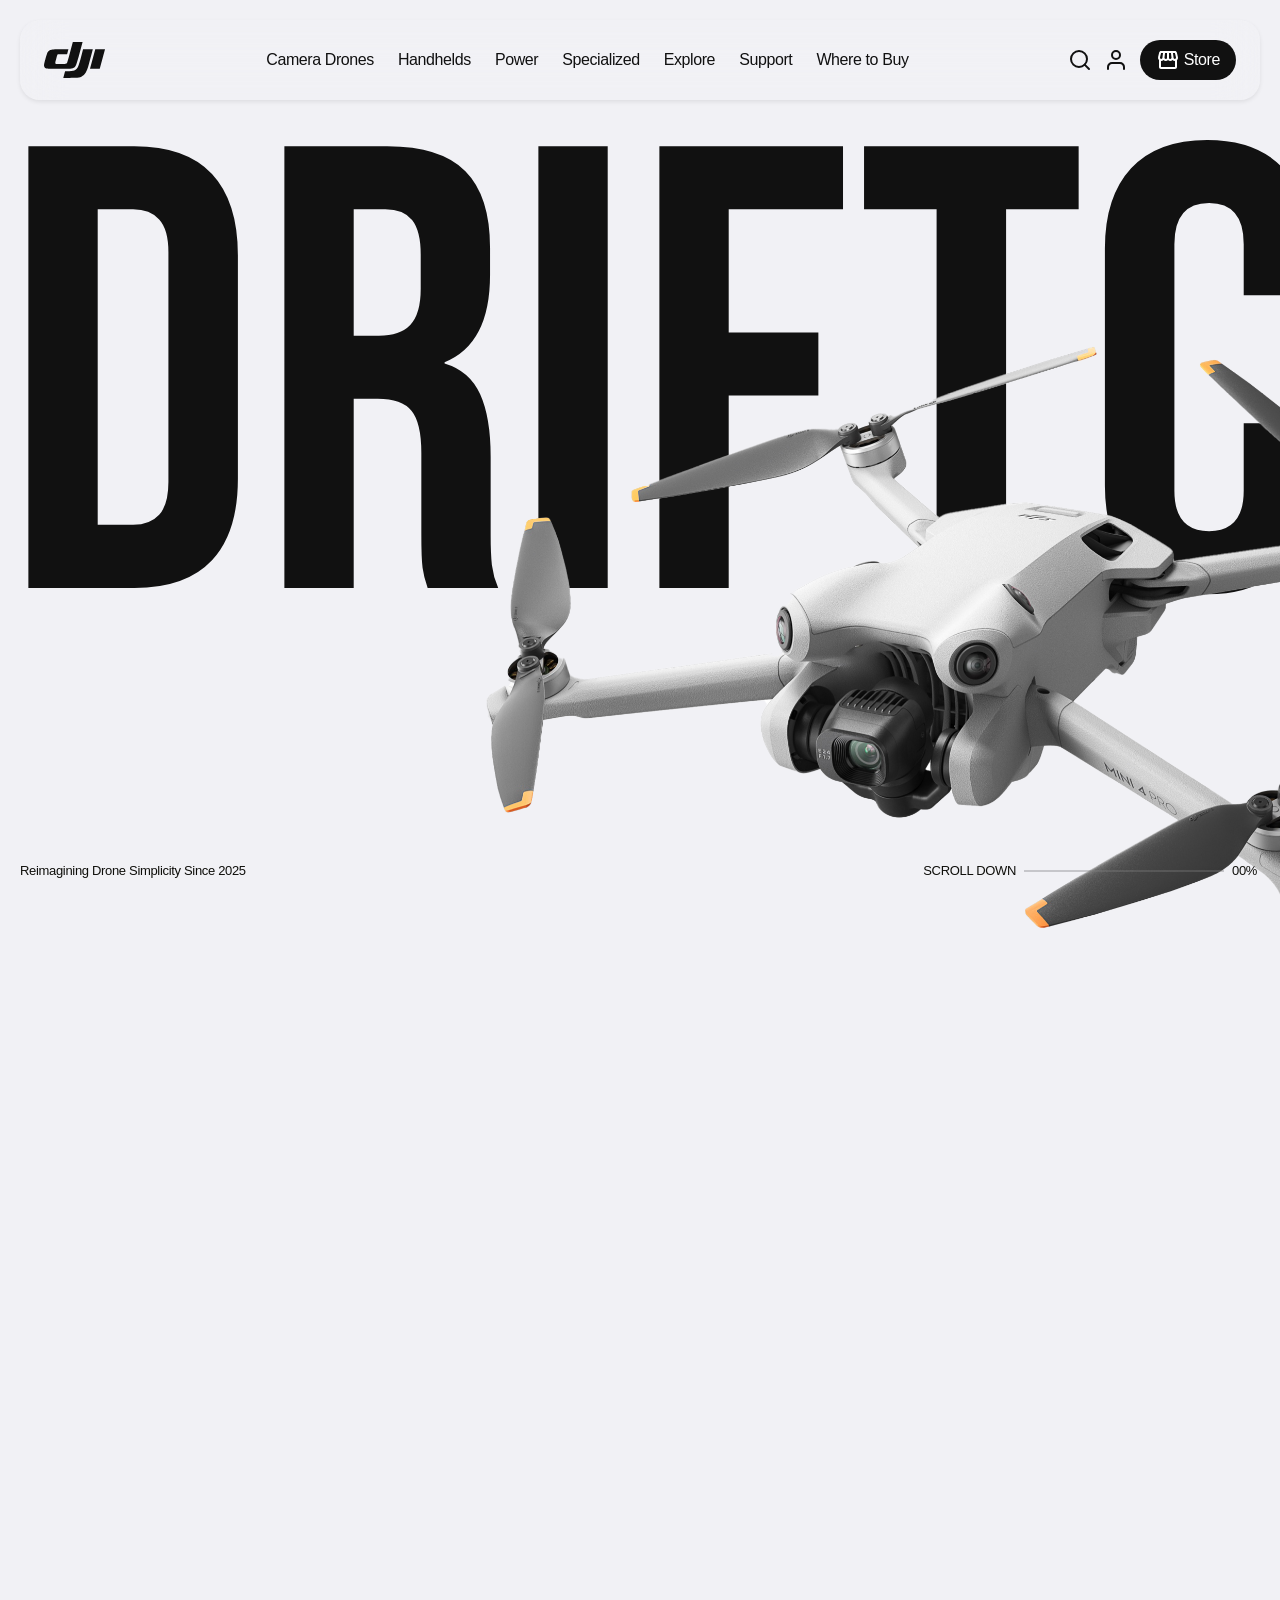
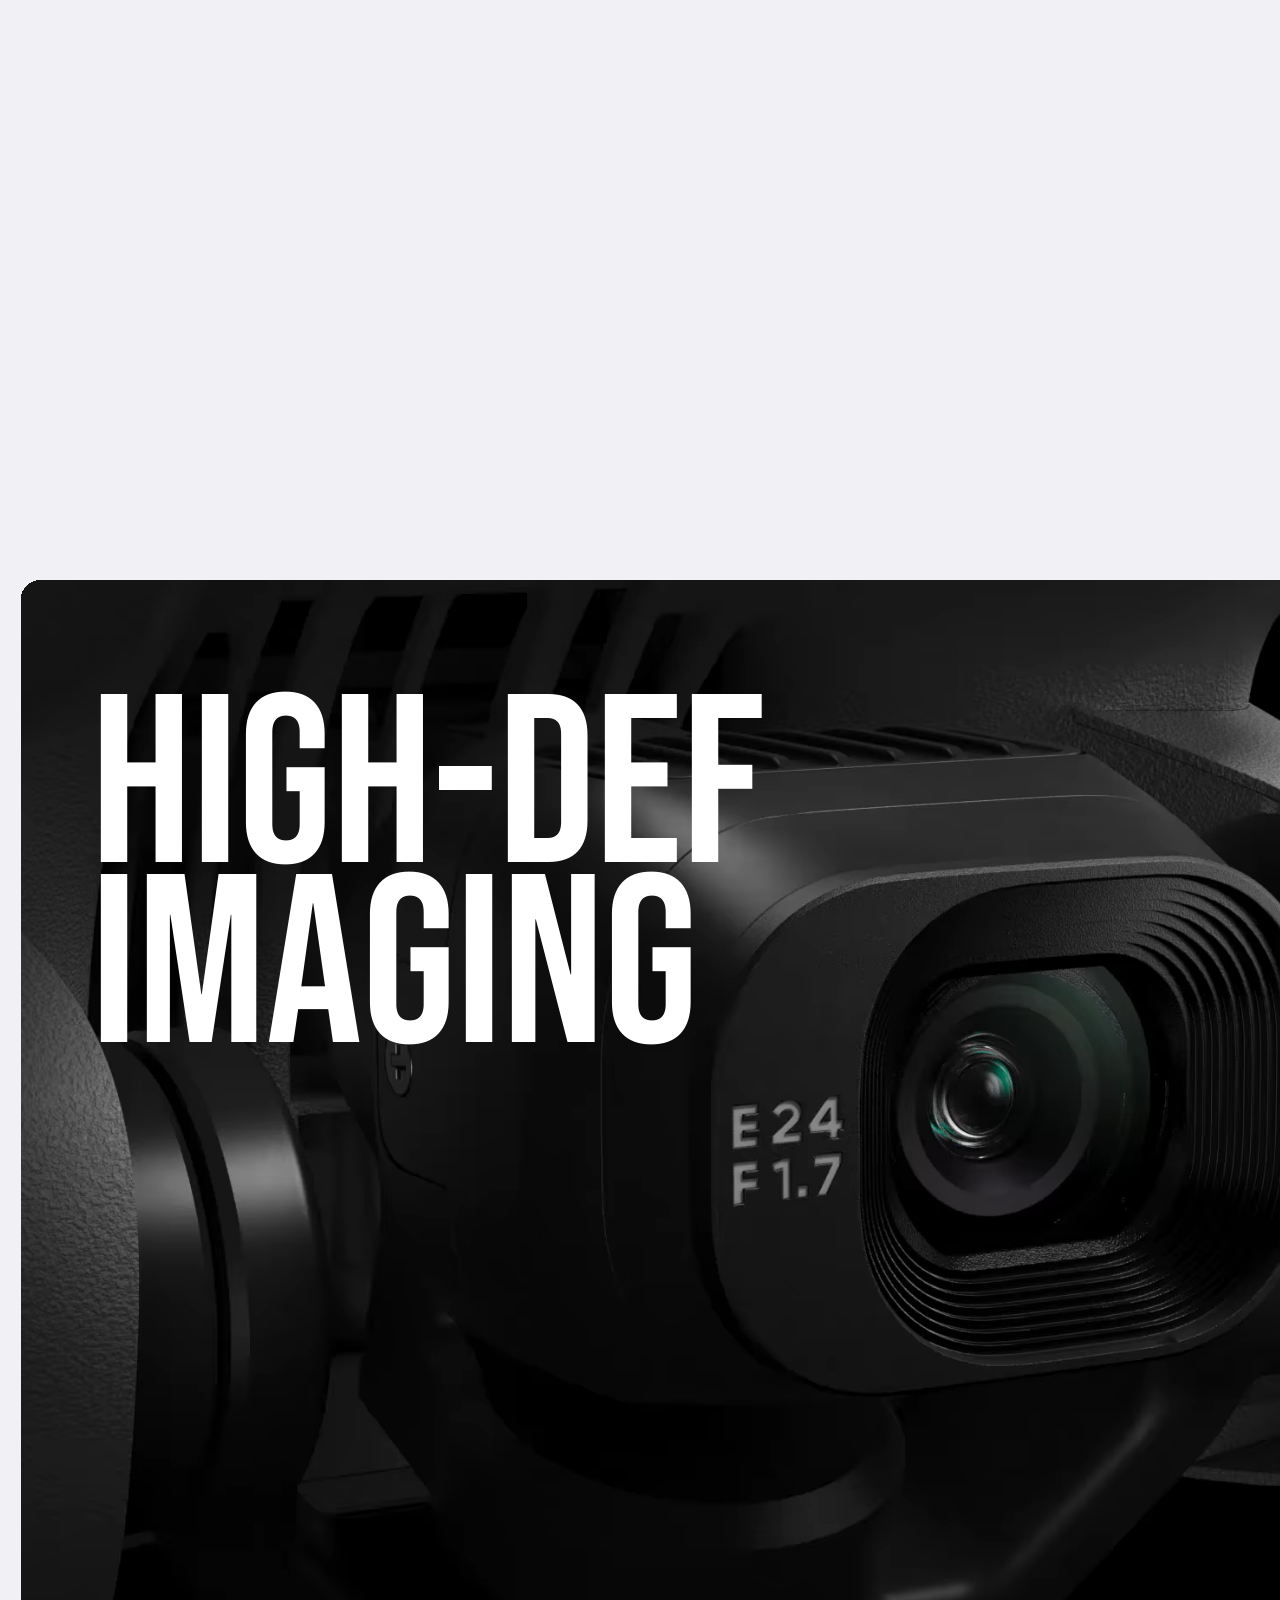
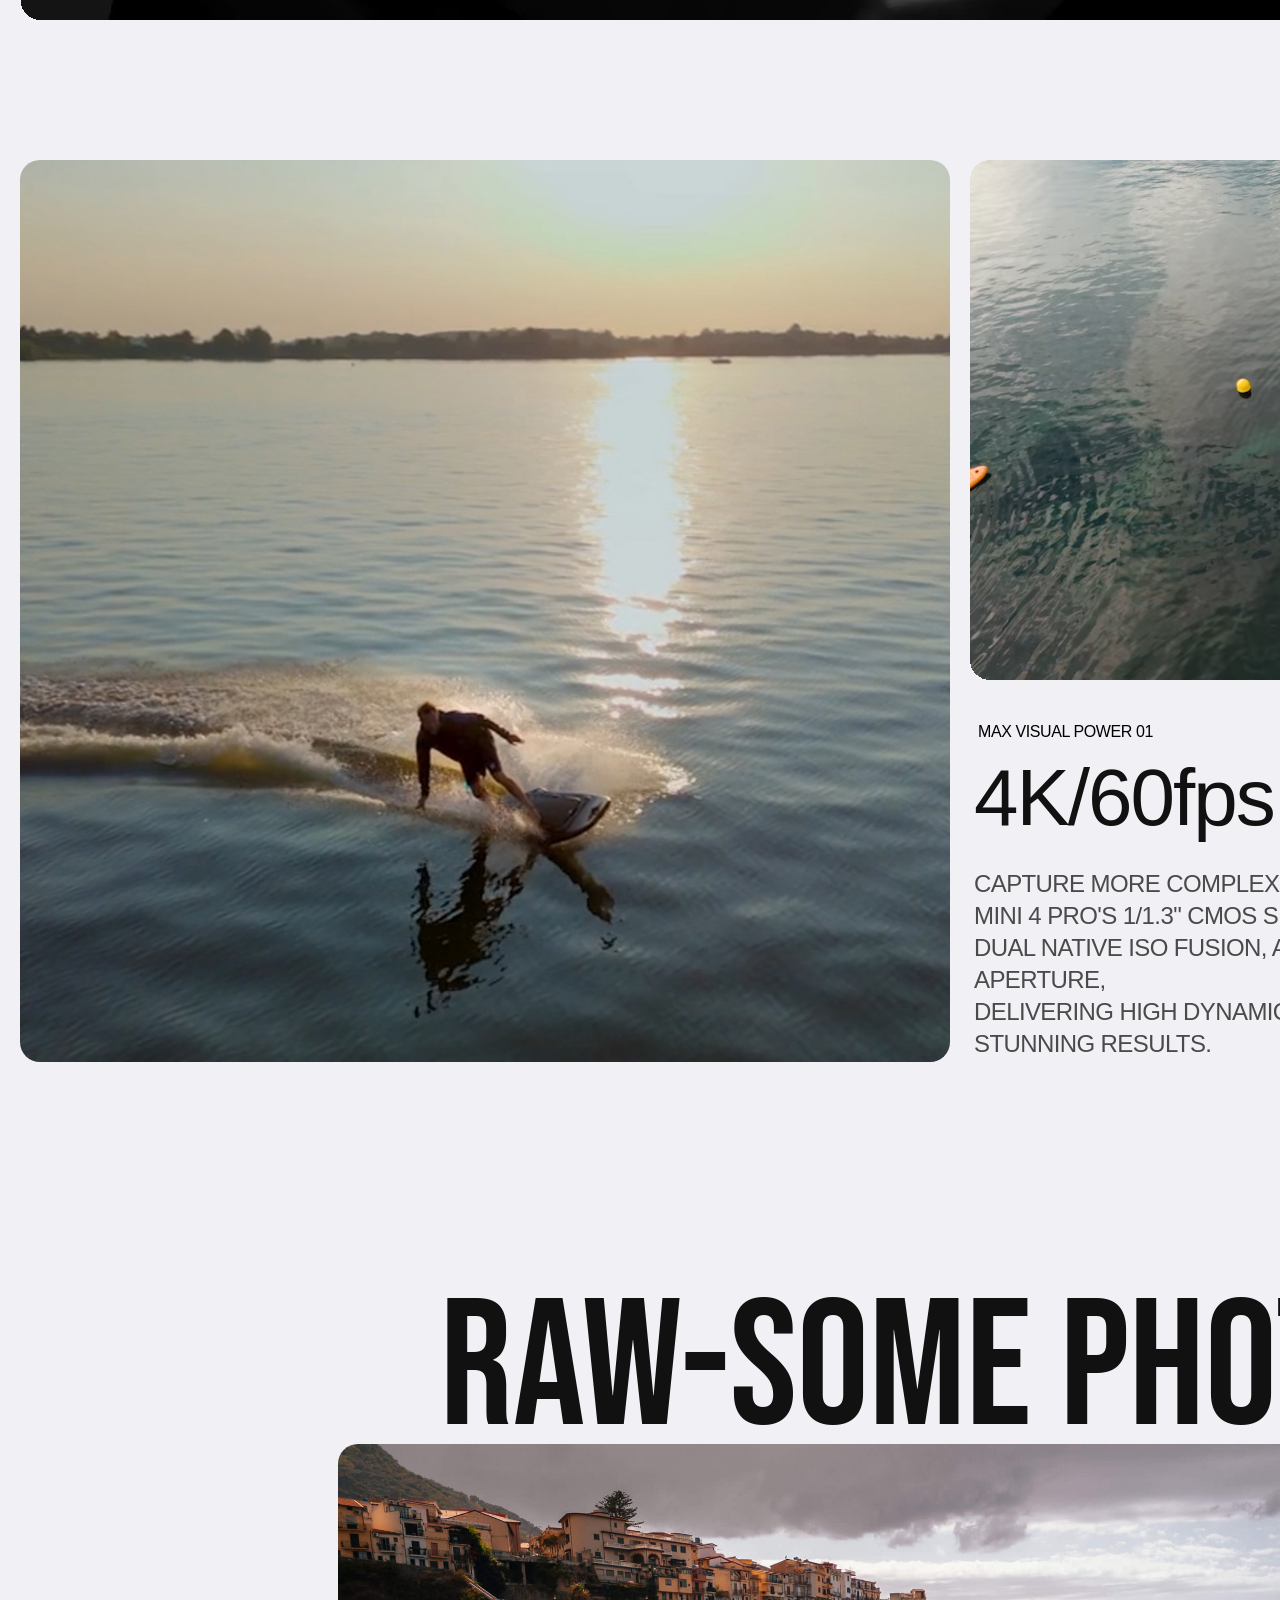
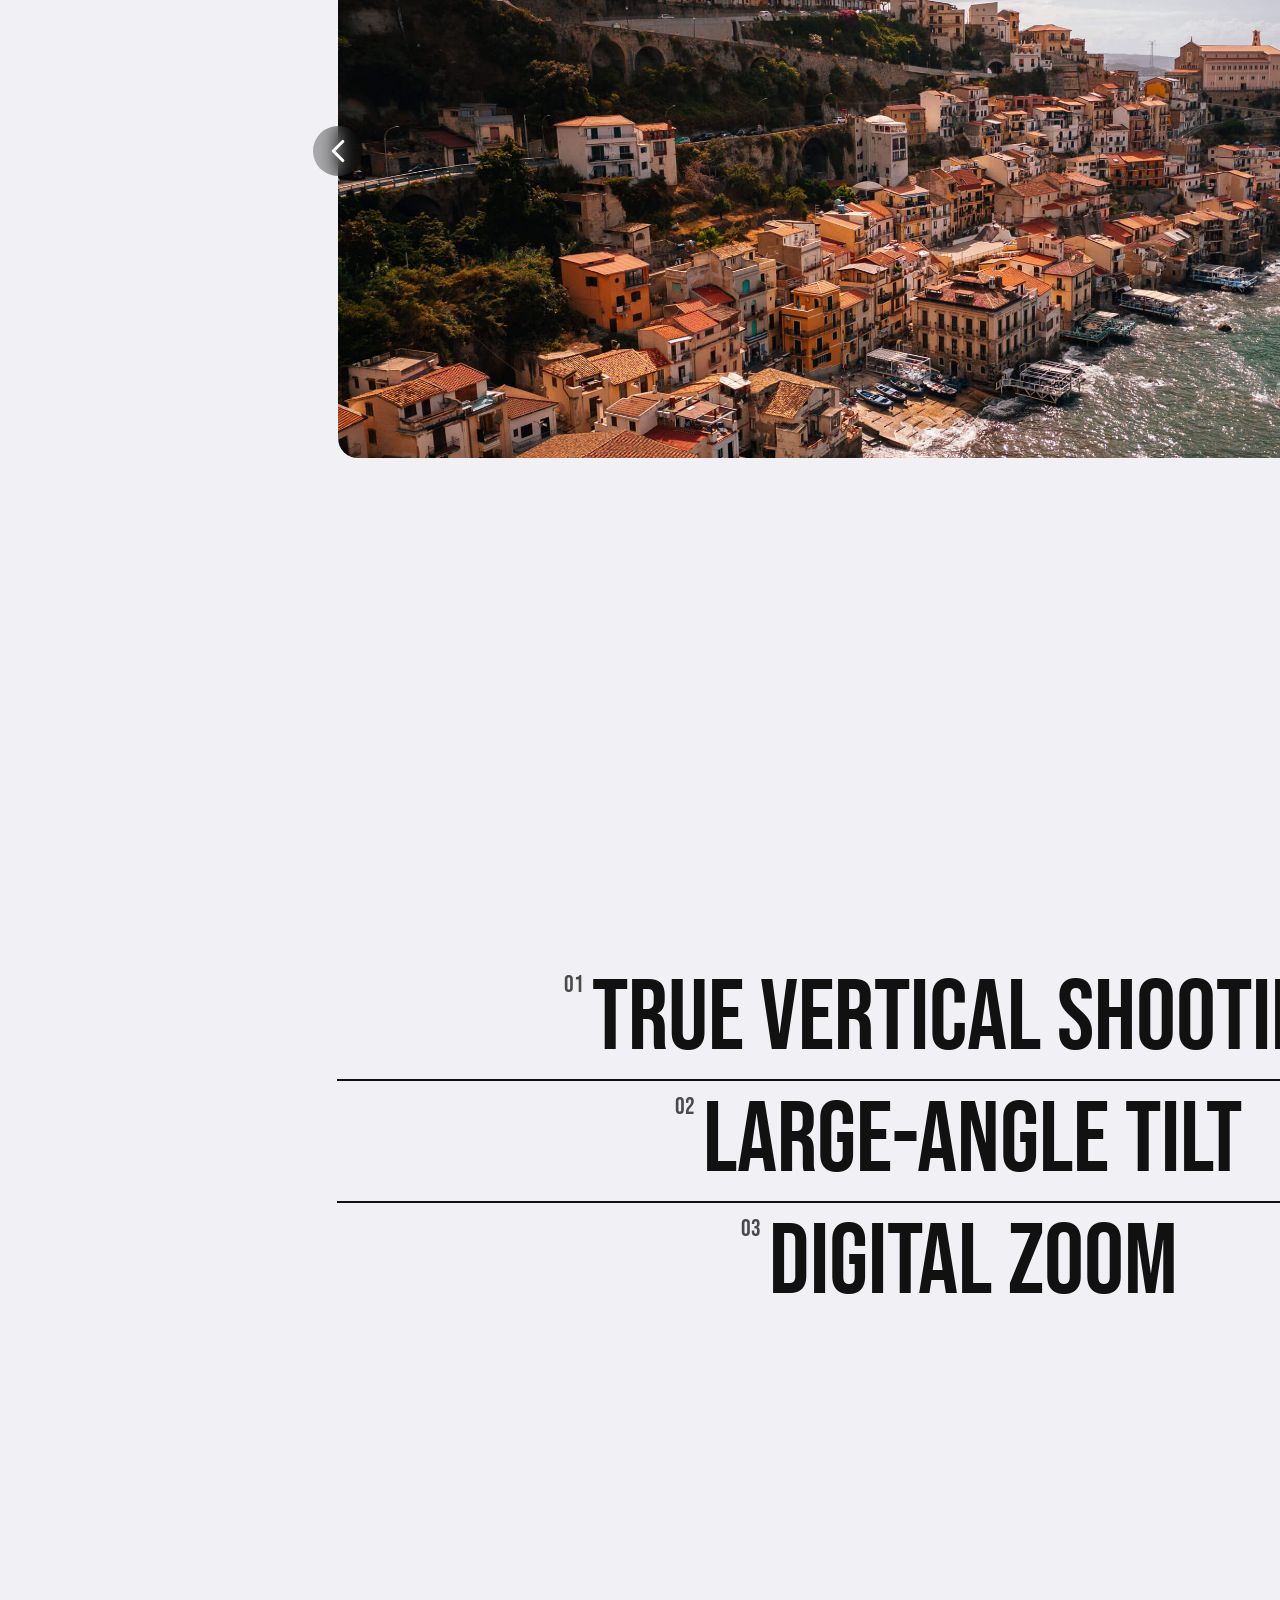
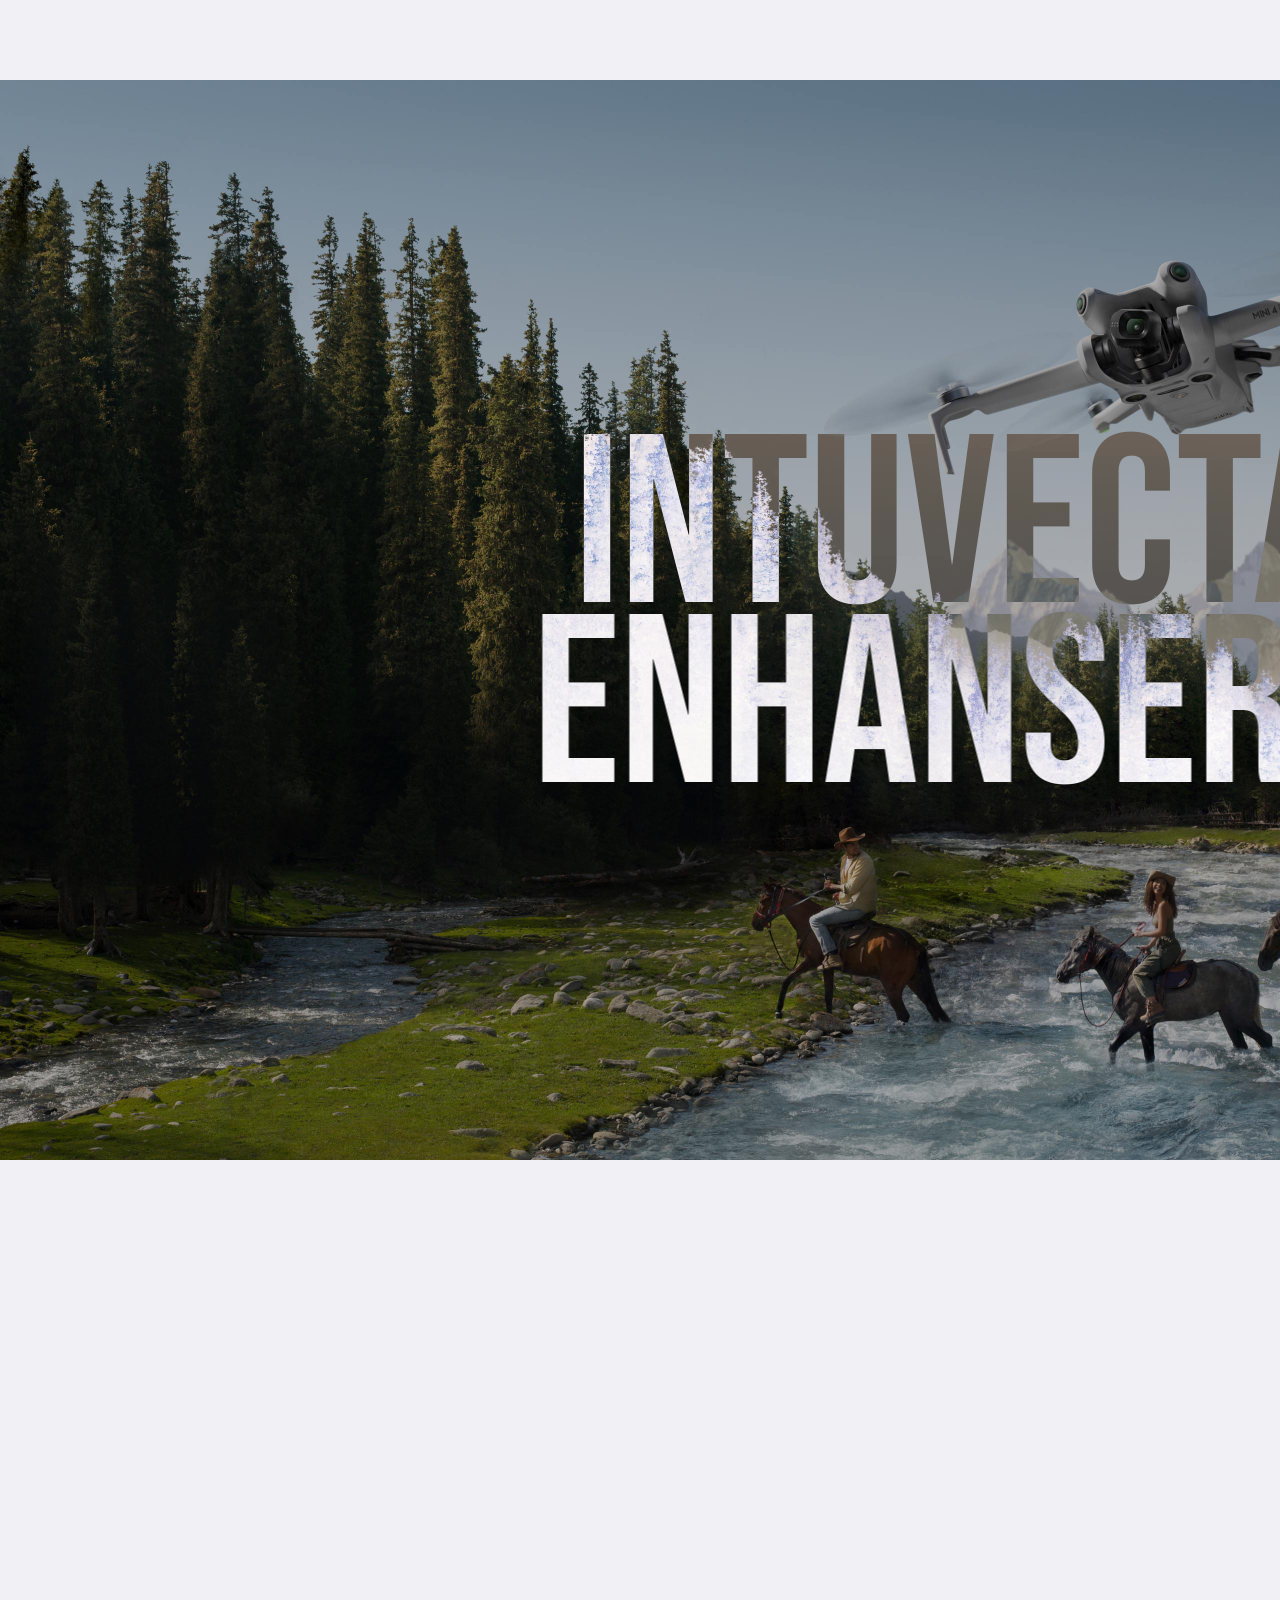
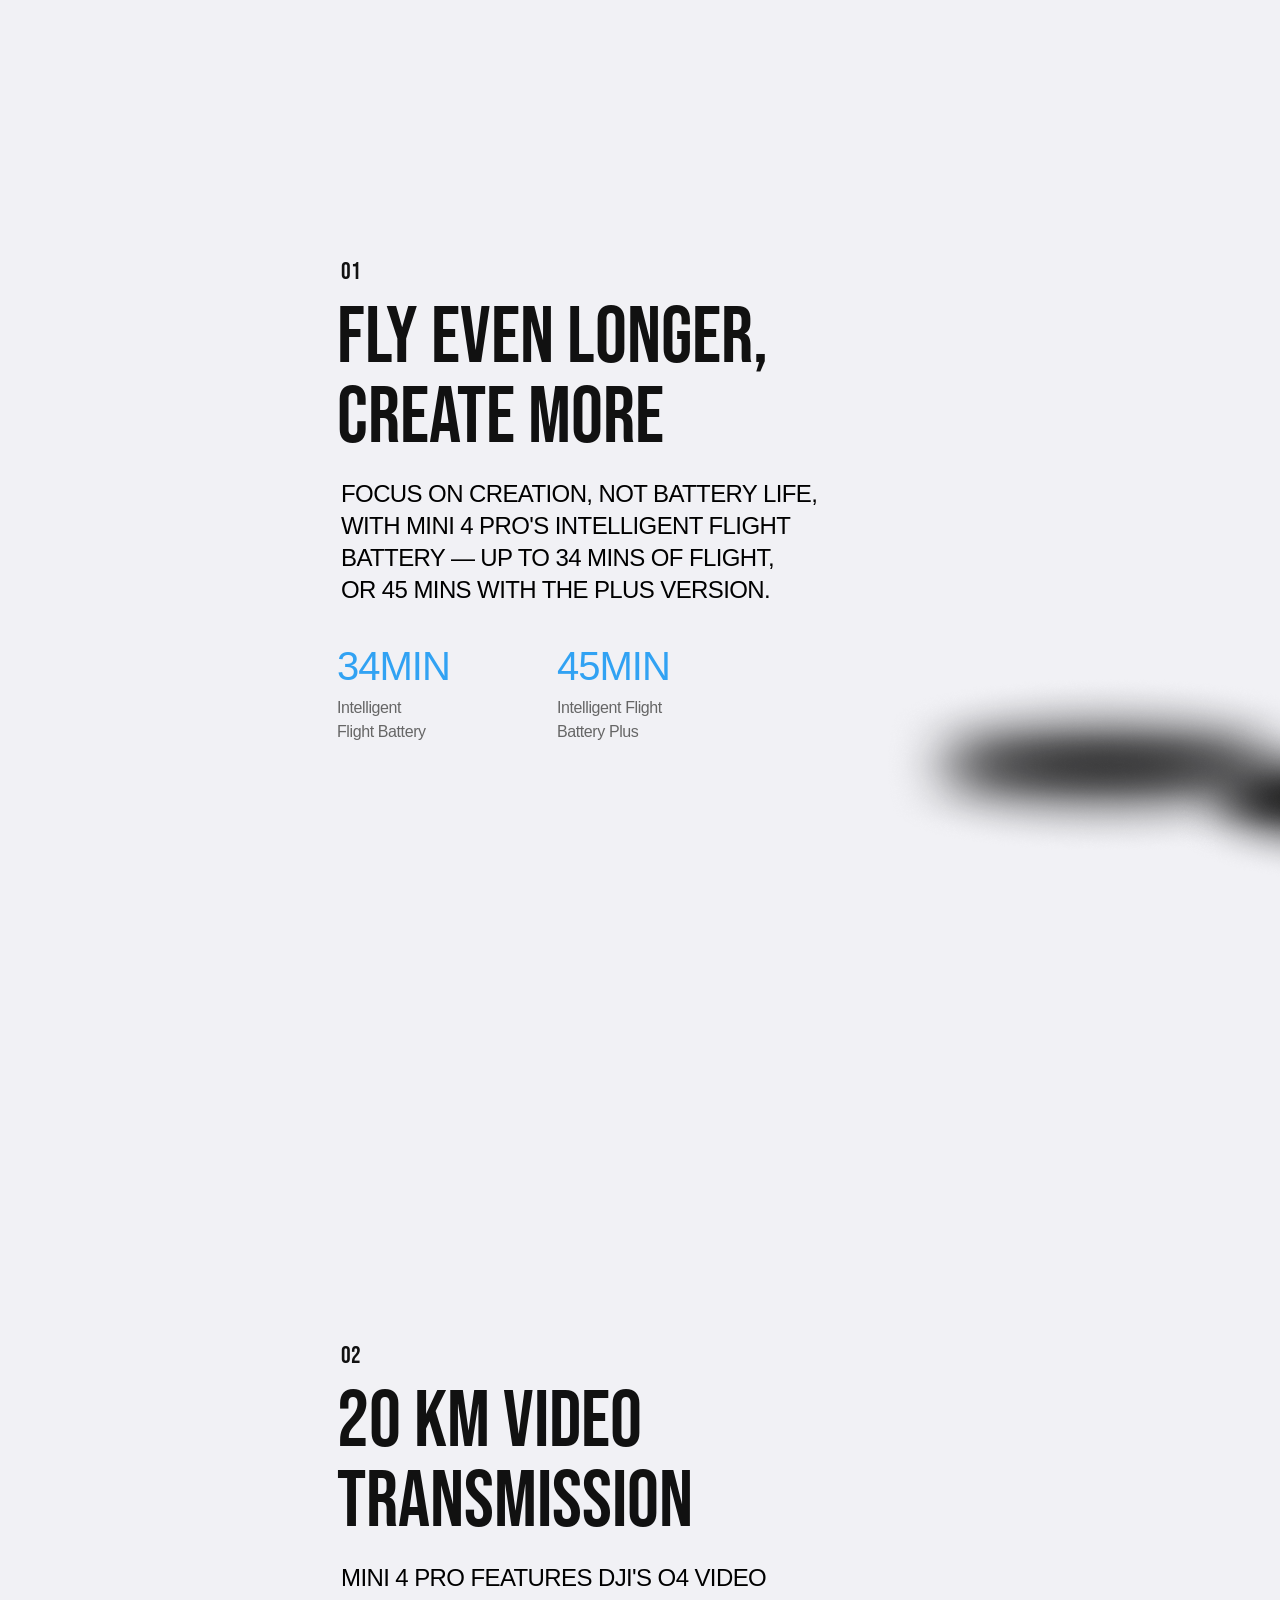
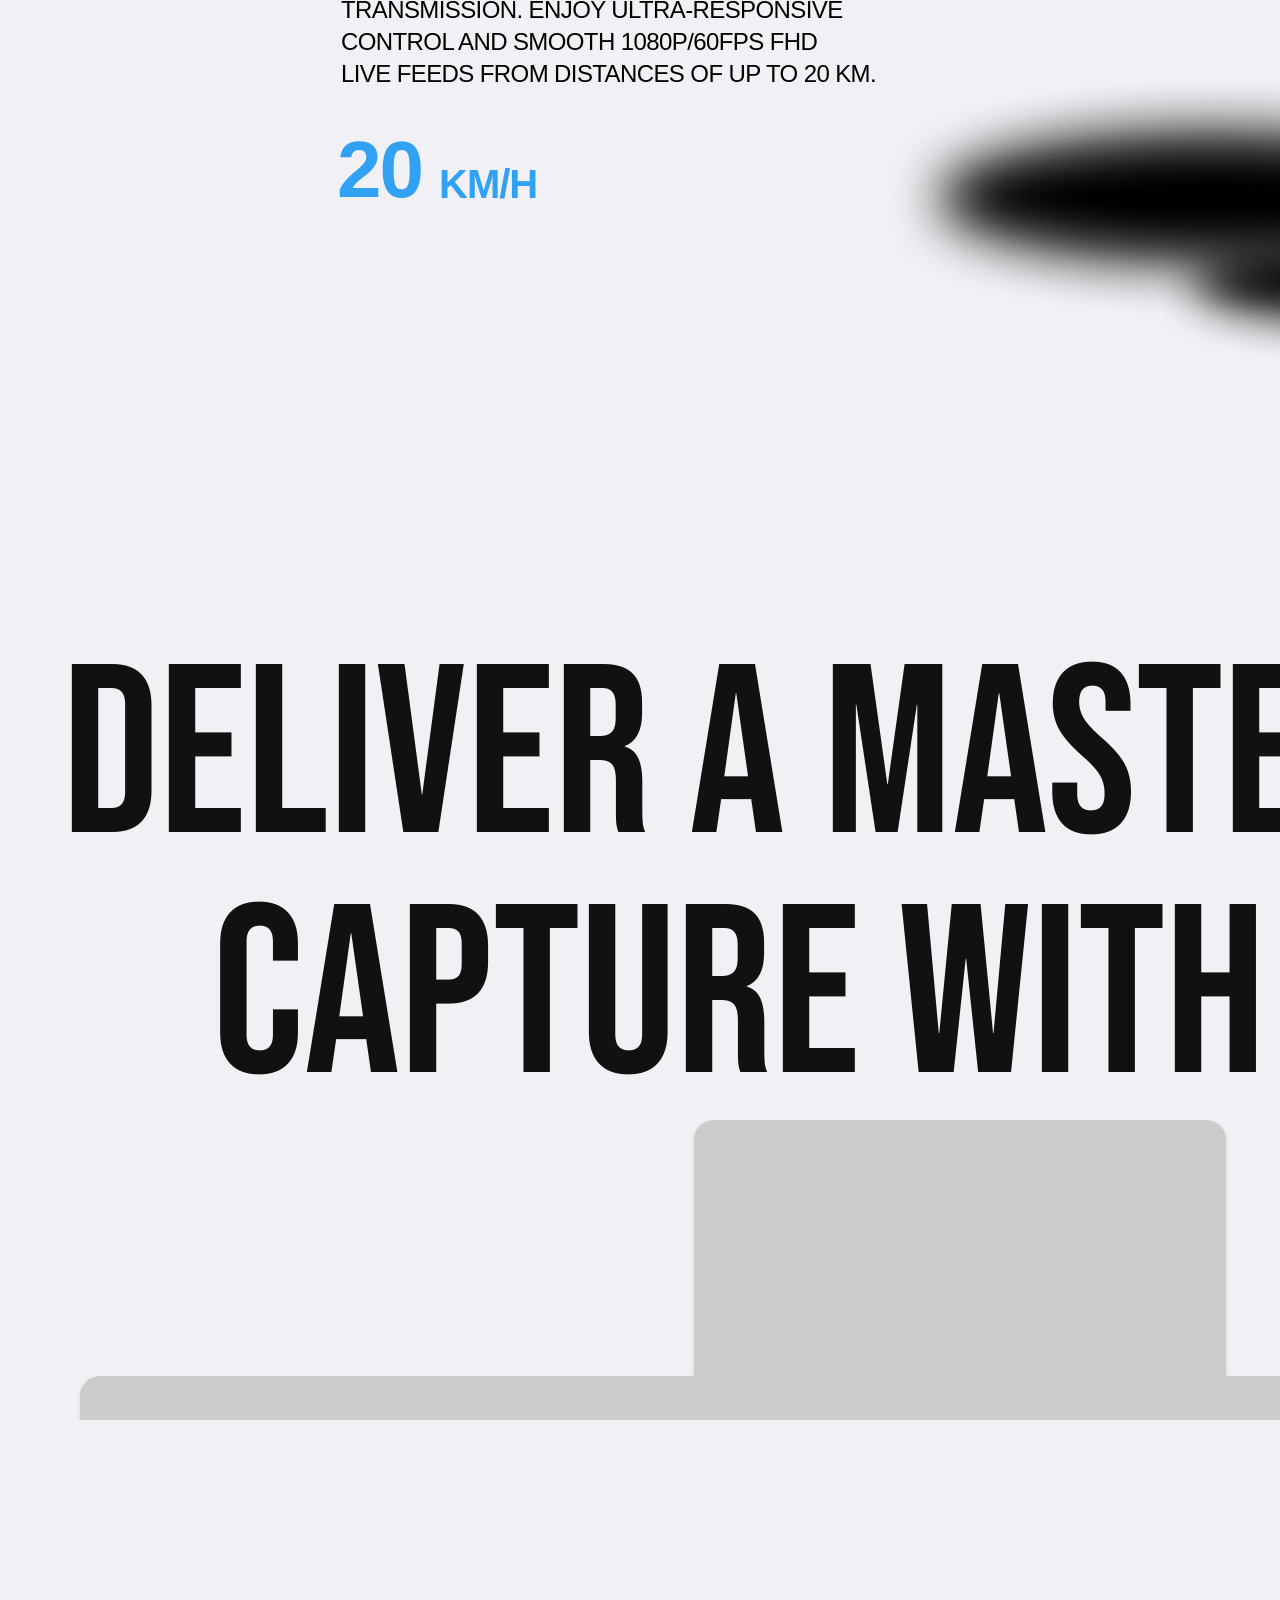
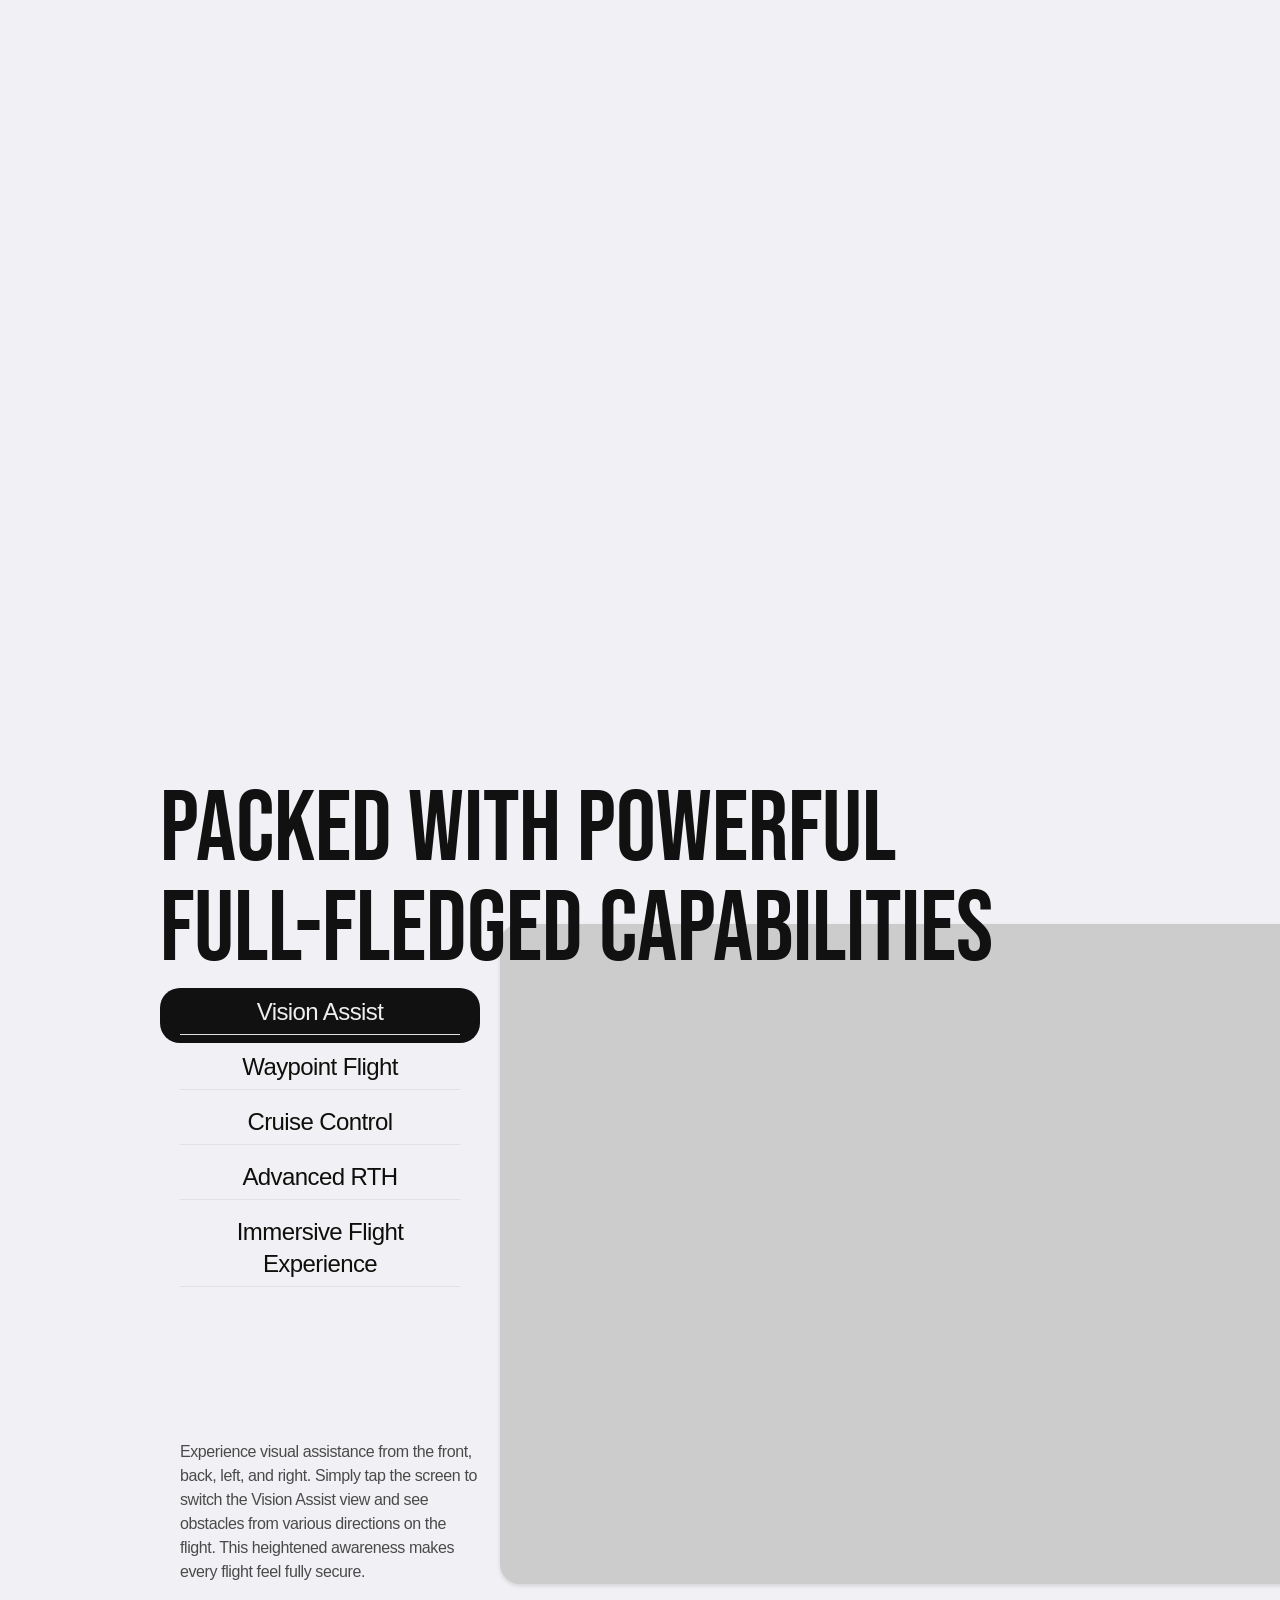
==== commit 7da17ab6: "feat: add sections 11-13, media assets, and interactive menus" ====
--- a/index.html
+++ b/index.html
@@ -933,6 +933,115 @@
       overflow: hidden;
     }
 
+    /* ── 섹션 11: Deliver a Masterpiece ── */
+    .master-wrapper {
+      width: 1920px;
+      height: calc(200vh + 1500px);
+      margin: 0 auto;
+    }
+    .master-section {
+      position: sticky;
+      top: 0;
+      width: 1920px;
+      height: 100vh;
+      background: #f1f1f5;
+      overflow: hidden;
+    }
+    .master-title {
+      position: absolute;
+      left: 960px;
+      top: 120px;
+      transform: translateX(-50%);
+      font-family: 'Bebas Neue', sans-serif;
+      font-size: 240px;
+      line-height: 240px;
+      color: #111;
+      text-align: center;
+      text-transform: uppercase;
+      white-space: nowrap;
+    }
+    .master-sub {
+      position: absolute;
+      left: 50%;
+      top: 580px;
+      transform: translateX(-50%);
+      font-family: 'Pretendard Variable', sans-serif;
+      font-size: 24px;
+      line-height: 80px;
+      color: #000;
+      letter-spacing: -0.6px;
+      white-space: nowrap;
+    }
+    .master-card {
+      position: absolute;
+      left: 50%;
+      bottom: 20px;
+      transform: translateX(-50%);
+      width: 532px;
+      height: 280px;
+      border-radius: 20px;
+      box-shadow: 0px 2px 4px rgba(0,0,0,0.12);
+      overflow: hidden;
+      background: #ccc;
+    }
+    #secondCard {
+      width: 1760px;
+      height: 924px;
+      transform: translateX(-50%) translateY(100vh);
+    }
+    .master-card video {
+      position: absolute;
+      inset: 0;
+      width: 100%;
+      height: 100%;
+      object-fit: cover;
+    }
+    .mc-title, .mc-sub, .mc-desc-box {
+      position: absolute;
+      opacity: 0;
+      transition: opacity 0.5s ease;
+      pointer-events: none;
+    }
+    .mc-title {
+      left: 60px;
+      top: 40px;
+      font-family: 'Bebas Neue', sans-serif;
+      font-size: 80px;
+      line-height: 80px;
+      color: #000;
+      white-space: nowrap;
+    }
+    .mc-sub {
+      left: 60px;
+      top: 120px;
+      font-family: 'Pretendard Variable', sans-serif;
+      font-size: 24px;
+      font-weight: 500;
+      line-height: 32px;
+      color: #000;
+      letter-spacing: -0.6px;
+      text-transform: uppercase;
+      white-space: nowrap;
+    }
+    .mc-desc-box {
+      bottom: 30px;
+      right: 30px;
+      width: 400px;
+      background: rgba(102,102,102,0.5);
+      backdrop-filter: blur(10px);
+      -webkit-backdrop-filter: blur(10px);
+      border-radius: 20px;
+      padding: 30px 40px;
+    }
+    .mc-desc-box p {
+      font-family: 'Pretendard Variable', sans-serif;
+      font-size: 16px;
+      line-height: 24px;
+      color: #fff;
+      letter-spacing: -0.4px;
+      width: 320px;
+    }
+
     .ctrl-num {
       position: absolute;
       left: 341px;
@@ -1059,6 +1168,214 @@
       0%   { opacity: 0.12; }
       50%  { opacity: 0.06; }
       100% { opacity: 0.12; }
+    }
+
+
+    /* ── 섹션 12: Packed with Powerful ── */
+    .cap-section {
+      position: relative;
+      width: 1920px;
+      height: 1080px;
+      margin: 0 auto;
+      background: #f1f1f5;
+      overflow: hidden;
+    }
+    .cap-title {
+      position: absolute;
+      left: 160px;
+      top: 160px;
+      z-index: 1;
+      font-family: 'Bebas Neue', sans-serif;
+      font-size: 100px;
+      line-height: 100px;
+      color: #111;
+      text-transform: uppercase;
+      white-space: nowrap;
+    }
+    .cap-card {
+      position: absolute;
+      left: 500px;
+      top: 304px;
+      width: 1260px;
+      height: 660px;
+      border-radius: 20px;
+      box-shadow: 0px 2px 4px rgba(0,0,0,0.12);
+      overflow: hidden;
+      background: #ccc;
+    }
+    .cap-card img,
+    .cap-card video {
+      position: absolute;
+      inset: 0;
+      width: 100%;
+      height: 100%;
+      object-fit: cover;
+    }
+    .cap-menu {
+      position: absolute;
+      left: 160px;
+      top: 368px;
+      width: 320px;
+      height: 299px;
+    }
+    .cap-menu-bg {
+      position: absolute;
+      left: 0;
+      right: 0;
+      top: 0;
+      height: 55px;
+      background: #111;
+      border-radius: 20px;
+      transition: top 0.3s cubic-bezier(0.4,0,0.2,1);
+    }
+    .cap-menu-inner {
+      position: absolute;
+      left: 20px;
+      top: 8px;
+      width: 280px;
+      display: flex;
+      flex-direction: column;
+    }
+    .cap-item {
+      display: flex;
+      flex-direction: column;
+      gap: 6px;
+      align-items: center;
+      cursor: pointer;
+    }
+    .cap-item + .cap-item {
+      padding-top: 16px;
+    }
+    .cap-item-name {
+      font-family: 'Pretendard Variable', sans-serif;
+      font-size: 24px;
+      font-weight: 500;
+      line-height: 32px;
+      text-align: center;
+      width: 100%;
+      letter-spacing: -0.6px;
+      color: #fff;
+      mix-blend-mode: exclusion;
+    }
+    .cap-divider {
+      width: 100%;
+      height: 1px;
+      background: #e1e1e1;
+    }
+    .cap-desc {
+      position: absolute;
+      left: 180px;
+      top: 964px;
+      width: 300px;
+      font-family: 'Pretendard Variable', sans-serif;
+      font-size: 16px;
+      line-height: 24px;
+      color: #4a4a4a;
+      letter-spacing: -0.4px;
+      transform: translateY(-100%);
+    }
+
+
+    /* ── 섹션 13: Full-Power Mini ── */
+    .s13-section {
+      position: relative;
+      width: 1920px;
+      height: 1080px;
+      margin: 0 auto;
+      background: #f1f1f5;
+      overflow: hidden;
+    }
+    .s13-card {
+      position: absolute;
+      left: 160px;
+      top: 304px;
+      width: 1260px;
+      height: 660px;
+      border-radius: 20px;
+      box-shadow: 0px 2px 4px rgba(0,0,0,0.12);
+      overflow: hidden;
+      background: #ccc;
+    }
+    .s13-card img,
+    .s13-card video {
+      position: absolute;
+      inset: 0;
+      width: 100%;
+      height: 100%;
+      object-fit: cover;
+    }
+    .s13-title {
+      position: absolute;
+      right: 159px;
+      top: 160px;
+      font-family: 'Bebas Neue', sans-serif;
+      font-size: 100px;
+      line-height: 100px;
+      color: #111;
+      text-align: right;
+      text-transform: uppercase;
+      white-space: nowrap;
+      z-index: 1;
+    }
+    .s13-menu {
+      position: absolute;
+      left: 1440px;
+      top: 376px;
+      width: 320px;
+      height: 299px;
+    }
+    .s13-menu-bg {
+      position: absolute;
+      left: 0;
+      right: 0;
+      top: 0;
+      height: 56px;
+      background: #111;
+      border-radius: 20px;
+      transition: top 0.3s cubic-bezier(0.4,0,0.2,1);
+    }
+    .s13-menu-inner {
+      position: absolute;
+      left: 20px;
+      top: 8px;
+      width: 280px;
+      display: flex;
+      flex-direction: column;
+      gap: 16px;
+    }
+    .s13-item {
+      display: flex;
+      flex-direction: column;
+      gap: 6px;
+      align-items: center;
+      cursor: pointer;
+    }
+    .s13-item-name {
+      font-family: 'Pretendard Variable', sans-serif;
+      font-size: 24px;
+      font-weight: 500;
+      line-height: 32px;
+      text-align: center;
+      width: 100%;
+      letter-spacing: -0.6px;
+      color: #fff;
+      mix-blend-mode: exclusion;
+    }
+    .s13-divider {
+      width: 100%;
+      height: 1px;
+      background: #e1e1e1;
+    }
+    .s13-desc {
+      position: absolute;
+      left: 1440px;
+      bottom: 116px;
+      width: 300px;
+      font-family: 'Pretendard Variable', sans-serif;
+      font-size: 16px;
+      line-height: 24px;
+      color: #4a4a4a;
+      letter-spacing: -0.4px;
     }
 
     /* ── SCROLL INDICATOR (fixed) ── */
@@ -1429,6 +1746,109 @@
 
 </section>
 
+<!-- ── 섹션 11: Deliver a Masterpiece ── -->
+<div class="master-wrapper">
+  <section class="master-section">
+    <div class="master-title">
+      <p>Deliver a Masterpiece.</p>
+      <p>Capture with Ease.</p>
+    </div>
+    <p class="master-sub">'Getting things done' Starts Here</p>
+    <div class="master-card" id="masterCard">
+      <video src="assets/videos/cinematic-off.mp4" autoplay muted loop playsinline></video>
+      <p class="mc-title">Manual Mode</p>
+      <p class="mc-sub">Your Flight, Your Vision</p>
+      <div class="mc-desc-box">
+        <p>You can customize the flight route from multiple directions and use the Manual wheel to achieve cinematic camera movements like circling, pulling in, and pulling away.</p>
+      </div>
+    </div>
+    <div class="master-card" id="secondCard">
+      <video src="assets/videos/cinematic-auto.mp4" autoplay muted loop playsinline></video>
+      <p class="mc-title sc-title">Auto Mode</p>
+      <p class="mc-sub sc-sub">Let the Drone Do the Directing</p>
+      <div class="mc-desc-box sc-desc-box">
+        <p>Frame the subject, and Mini 4 Pro will automatically plan and execute the flight route. Even during the filming, it can intelligently switch between multiple perspectives and camera movements, helping you craft your aerial masterpiece.</p>
+      </div>
+    </div>
+  </section>
+</div>
+
+<!-- ── 섹션 12: Packed with Powerful ── -->
+<section class="cap-section">
+  <div class="cap-title">
+    <p>Packed with Powerful</p>
+    <p>Full-Fledged Capabilities</p>
+  </div>
+  <div class="cap-card" id="capCard">
+    <video id="capVideo" src="assets/videos/cap-feat-1.webm" autoplay muted loop playsinline></video>
+  </div>
+  <div class="cap-menu" id="capMenu">
+    <div class="cap-menu-bg" id="capMenuBg"></div>
+    <div class="cap-menu-inner">
+      <div class="cap-item active" data-index="0">
+        <p class="cap-item-name">Vision Assist</p>
+        <div class="cap-divider"></div>
+      </div>
+      <div class="cap-item" data-index="1">
+        <p class="cap-item-name">Waypoint Flight</p>
+        <div class="cap-divider"></div>
+      </div>
+      <div class="cap-item" data-index="2">
+        <p class="cap-item-name">Cruise Control</p>
+        <div class="cap-divider"></div>
+      </div>
+      <div class="cap-item" data-index="3">
+        <p class="cap-item-name">Advanced RTH</p>
+        <div class="cap-divider"></div>
+      </div>
+      <div class="cap-item" data-index="4">
+        <p class="cap-item-name">Immersive Flight Experience</p>
+        <div class="cap-divider"></div>
+      </div>
+    </div>
+  </div>
+  <p class="cap-desc" id="capDesc">Experience visual assistance from the front, back, left, and right. Simply tap the screen to switch the Vision Assist view and see obstacles from various directions on the flight. This heightened awareness makes every flight feel fully secure.</p>
+</section>
+
+<!-- ── 섹션 13: Full-Power Mini ── -->
+<section class="s13-section">
+  <div class="s13-title">
+    <p>Full-Power Mini with</p>
+    <p>Unmatched Versatility</p>
+  </div>
+  <div class="s13-card" id="s13Card">
+    <video id="s13Video" src="assets/videos/s13-feat-1.webm" autoplay muted loop playsinline></video>
+    <img id="s13Img" src="" style="display:none;">
+  </div>
+  <div class="s13-menu" id="s13Menu">
+    <div class="s13-menu-bg" id="s13MenuBg"></div>
+    <div class="s13-menu-inner">
+      <div class="s13-item active" data-index="0">
+        <p class="s13-item-name">MasterShots</p>
+        <div class="s13-divider"></div>
+      </div>
+      <div class="s13-item" data-index="1">
+        <p class="s13-item-name">QuickShots</p>
+        <div class="s13-divider"></div>
+      </div>
+      <div class="s13-item" data-index="2">
+        <p class="s13-item-name">Hyperlapse</p>
+        <div class="s13-divider"></div>
+      </div>
+      <div class="s13-item" data-index="3">
+        <p class="s13-item-name">Panorama</p>
+        <div class="s13-divider"></div>
+      </div>
+      <div class="s13-item" data-index="4">
+        <p class="s13-item-name">QuickTransfer</p>
+        <div class="s13-divider"></div>
+      </div>
+    </div>
+  </div>
+  <p class="s13-desc" id="s13Desc">Delivers dynamic camera movement templates tailored for portrait, close-up, and long-range shots, ensuring you nail every shot!</p>
+</section>
+
+
 <!-- ── 드론 (fixed, 섹션1→섹션2 스크롤 애니메이션) ── -->
 <div class="main-drone" id="mainDrone">
   <img src="assets/images/drone-hero.png" alt="DriftCam Drone">
@@ -1607,6 +2027,179 @@
   window.addEventListener('scroll', updateSenseAnim);
   updateSenseAnim();
 
+  // ── 섹션 11 카드 확장 ──
+  const masterWrapper = document.querySelector('.master-wrapper');
+  const masterCard    = document.getElementById('masterCard');
+  const secondCard    = document.getElementById('secondCard');
+  const scTitle       = secondCard.querySelector('.sc-title');
+  const scSub         = secondCard.querySelector('.sc-sub');
+  const scDescBox     = secondCard.querySelector('.sc-desc-box');
+  const masterTitle   = document.querySelector('.master-title');
+  const masterSub     = document.querySelector('.master-sub');
+  const mcTitle       = masterCard.querySelector('.mc-title');
+  const mcSub         = masterCard.querySelector('.mc-sub');
+  const mcDescBox     = masterCard.querySelector('.mc-desc-box');
+  const MC_W0 = 532,  MC_H0 = 280;
+  const MC_W1 = 1760, MC_H1 = 924;
+
+  function updateMasterAnim() {
+    const wrapperRect = masterWrapper.getBoundingClientRect();
+    const vh = window.innerHeight;
+    const t  = Math.max(0, Math.min(1, -wrapperRect.top / vh));
+    const t2 = Math.max(0, Math.min(1, (-wrapperRect.top - vh) / 1000));
+    const tb = Math.max(0, (t2 - 0.5) / 0.5);
+
+    // masterCard: phase에 따라 항상 명시적으로 포지셔닝 설정
+    if (t2 === 0) {
+      // Phase 1: bottom 고정 + 확장
+      masterCard.style.bottom  = '20px';
+      masterCard.style.top     = 'auto';
+      masterCard.style.width   = (MC_W0 + (MC_W1 - MC_W0) * t) + 'px';
+      masterCard.style.height  = (MC_H0 + (MC_H1 - MC_H0) * t) + 'px';
+      masterCard.style.filter  = '';
+      masterCard.style.opacity = '1';
+    } else if (tb > 0) {
+      // Phase 2b: 상단 고정 + 축소 + blur
+      masterCard.style.top     = (vh - 20 - MC_H1) + 'px';
+      masterCard.style.bottom  = 'auto';
+      masterCard.style.width   = (MC_W1 - (MC_W1 - 1600) * tb) + 'px';
+      masterCard.style.height  = (MC_H1 - (MC_H1 - 840)  * tb) + 'px';
+      masterCard.style.filter  = `blur(${12 * tb}px)`;
+      masterCard.style.opacity = t2 >= 1 ? '0' : '1';
+    } else {
+      // Phase 2a: 최대 크기, 상단 고정
+      masterCard.style.top     = (vh - 20 - MC_H1) + 'px';
+      masterCard.style.bottom  = 'auto';
+      masterCard.style.width   = MC_W1 + 'px';
+      masterCard.style.height  = MC_H1 + 'px';
+      masterCard.style.filter  = '';
+      masterCard.style.opacity = '1';
+    }
+
+    masterTitle.style.opacity = 1 - t;
+    masterSub.style.opacity   = 1 - t;
+    const overlayOpacity = t >= 1 ? 1 : 0;
+    mcTitle.style.opacity   = overlayOpacity;
+    mcSub.style.opacity     = overlayOpacity;
+    mcDescBox.style.opacity = overlayOpacity;
+
+    // Phase 2: secondCard 슬라이드업
+    const slideY = (1 - t2) * vh;
+    secondCard.style.transform = `translateX(-50%) translateY(${slideY}px)`;
+    const scOverlay = t2 >= 1 ? 1 : 0;
+    scTitle.style.opacity   = scOverlay;
+    scSub.style.opacity     = scOverlay;
+    scDescBox.style.opacity = scOverlay;
+  }
+
+  window.addEventListener('scroll', updateMasterAnim);
+  updateMasterAnim();
+
+
+  // ── 섹션 12 캡 메뉴 ──
+  const capMenuEl = document.getElementById('capMenu');
+  const capMenuBg = document.getElementById('capMenuBg');
+  const capItems  = Array.from(capMenuEl.querySelectorAll('.cap-item'));
+  const capDesc   = document.getElementById('capDesc');
+  const capVideo  = document.getElementById('capVideo');
+  const capVideos = [
+    'assets/videos/cap-feat-1.webm',
+    'assets/videos/cap-feat-2.webm',
+    'assets/videos/cap-feat-3.webm',
+    'assets/videos/cap-feat-4.webm',
+    'assets/videos/cap-feat-5.webm'
+  ];
+  const capDescs  = [
+    'Experience visual assistance from the front, back, left, and right. Simply tap the screen to switch the Vision Assist view and see obstacles from various directions on the flight. This heightened awareness makes every flight feel fully secure.',
+    'Plan your flight path in advance with precise waypoints. The drone will follow your exact route autonomously, letting you focus on capturing the perfect shot every time.',
+    'Maintain a constant flight speed with cruise control, keeping your footage smooth and stable while you concentrate on framing your subject.',
+    'Advanced Return-to-Home ensures your drone safely navigates back to its launch point, even in complex environments with obstacles.',
+    'Immerse yourself in the flight with a first-person view experience, giving you real-time perspective as if you were soaring through the sky.'
+  ];
+
+  function moveBg(item) {
+    const menuRect = capMenuEl.getBoundingClientRect();
+    const itemRect = item.getBoundingClientRect();
+    const pt = parseFloat(getComputedStyle(item).paddingTop) || 0;
+    capMenuBg.style.top    = (itemRect.top - menuRect.top + pt - 8) + 'px';
+    capMenuBg.style.height = (itemRect.height - pt + 16) + 'px';
+  }
+
+  capItems.forEach(item => {
+    item.addEventListener('click', () => {
+      capItems.forEach(i => i.classList.remove('active'));
+      item.classList.add('active');
+      moveBg(item);
+      const idx = parseInt(item.dataset.index);
+      capDesc.textContent = capDescs[idx];
+      if (capVideos[idx]) {
+        capVideo.src = capVideos[idx];
+        capVideo.style.display = 'block';
+        capVideo.play();
+      } else {
+        capVideo.style.display = 'none';
+      }
+    });
+  });
+
+  // 초기 bg 위치
+  moveBg(capItems[0]);
+
+
+
+  // ── 섹션 13 메뉴 ──
+  const s13MenuEl = document.getElementById('s13Menu');
+  const s13MenuBg = document.getElementById('s13MenuBg');
+  const s13Items  = Array.from(s13MenuEl.querySelectorAll('.s13-item'));
+  const s13Desc   = document.getElementById('s13Desc');
+  const s13Video  = document.getElementById('s13Video');
+  const s13Img    = document.getElementById('s13Img');
+  const s13Media  = [
+    { type: 'video', src: 'assets/videos/s13-feat-1.webm' },
+    { type: 'video', src: 'assets/videos/s13-feat-2.webm' },
+    { type: 'video', src: 'assets/videos/s13-feat-3.webm' },
+    { type: 'image', src: 'assets/images/s13-feat-4.jpg' },
+    { type: 'image', src: 'assets/images/s13-feat-5.jpg' }
+  ];
+  const s13Descs  = [
+    'Delivers dynamic camera movement templates tailored for portrait, close-up, and long-range shots, ensuring you nail every shot!',
+    'Choose from Dronie, Circle, Helix, Rocket, Boomerang, and Asteroid for automated cinematic shots with a single tap.',
+    'Capture stunning time-lapse videos with Free, Circle, Course Lock, and Waypoint modes for mesmerizing footage.',
+    'Shoot sphere, 180°, wide-angle, and vertical panoramas with ease for breathtaking wide-view imagery.',
+    'Transfer footage to your phone at up to 60MB/s with QuickTransfer, so you can share your shots instantly.'
+  ];
+
+  function s13MoveBg(item) {
+    const menuRect = s13MenuEl.getBoundingClientRect();
+    const itemRect = item.getBoundingClientRect();
+    const pt = parseFloat(getComputedStyle(item).paddingTop) || 0;
+    s13MenuBg.style.top    = (itemRect.top - menuRect.top + pt - 8) + 'px';
+    s13MenuBg.style.height = (itemRect.height - pt + 16) + 'px';
+  }
+
+  s13Items.forEach(item => {
+    item.addEventListener('click', () => {
+      s13Items.forEach(i => i.classList.remove('active'));
+      item.classList.add('active');
+      s13MoveBg(item);
+      const idx = parseInt(item.dataset.index);
+      s13Desc.textContent = s13Descs[idx];
+      const m = s13Media[idx];
+      if (m.type === 'video') {
+        s13Video.src = m.src;
+        s13Video.style.display = 'block';
+        s13Img.style.display = 'none';
+        s13Video.play();
+      } else {
+        s13Img.src = m.src;
+        s13Img.style.display = 'block';
+        s13Video.style.display = 'none';
+      }
+    });
+  });
+
+  s13MoveBg(s13Items[0]);
+
   // ── SECTION 6 피처 아코디언 ──
   const featList = document.getElementById('featList');
   const featRows = Array.from(featList.querySelectorAll('.feat-row'));
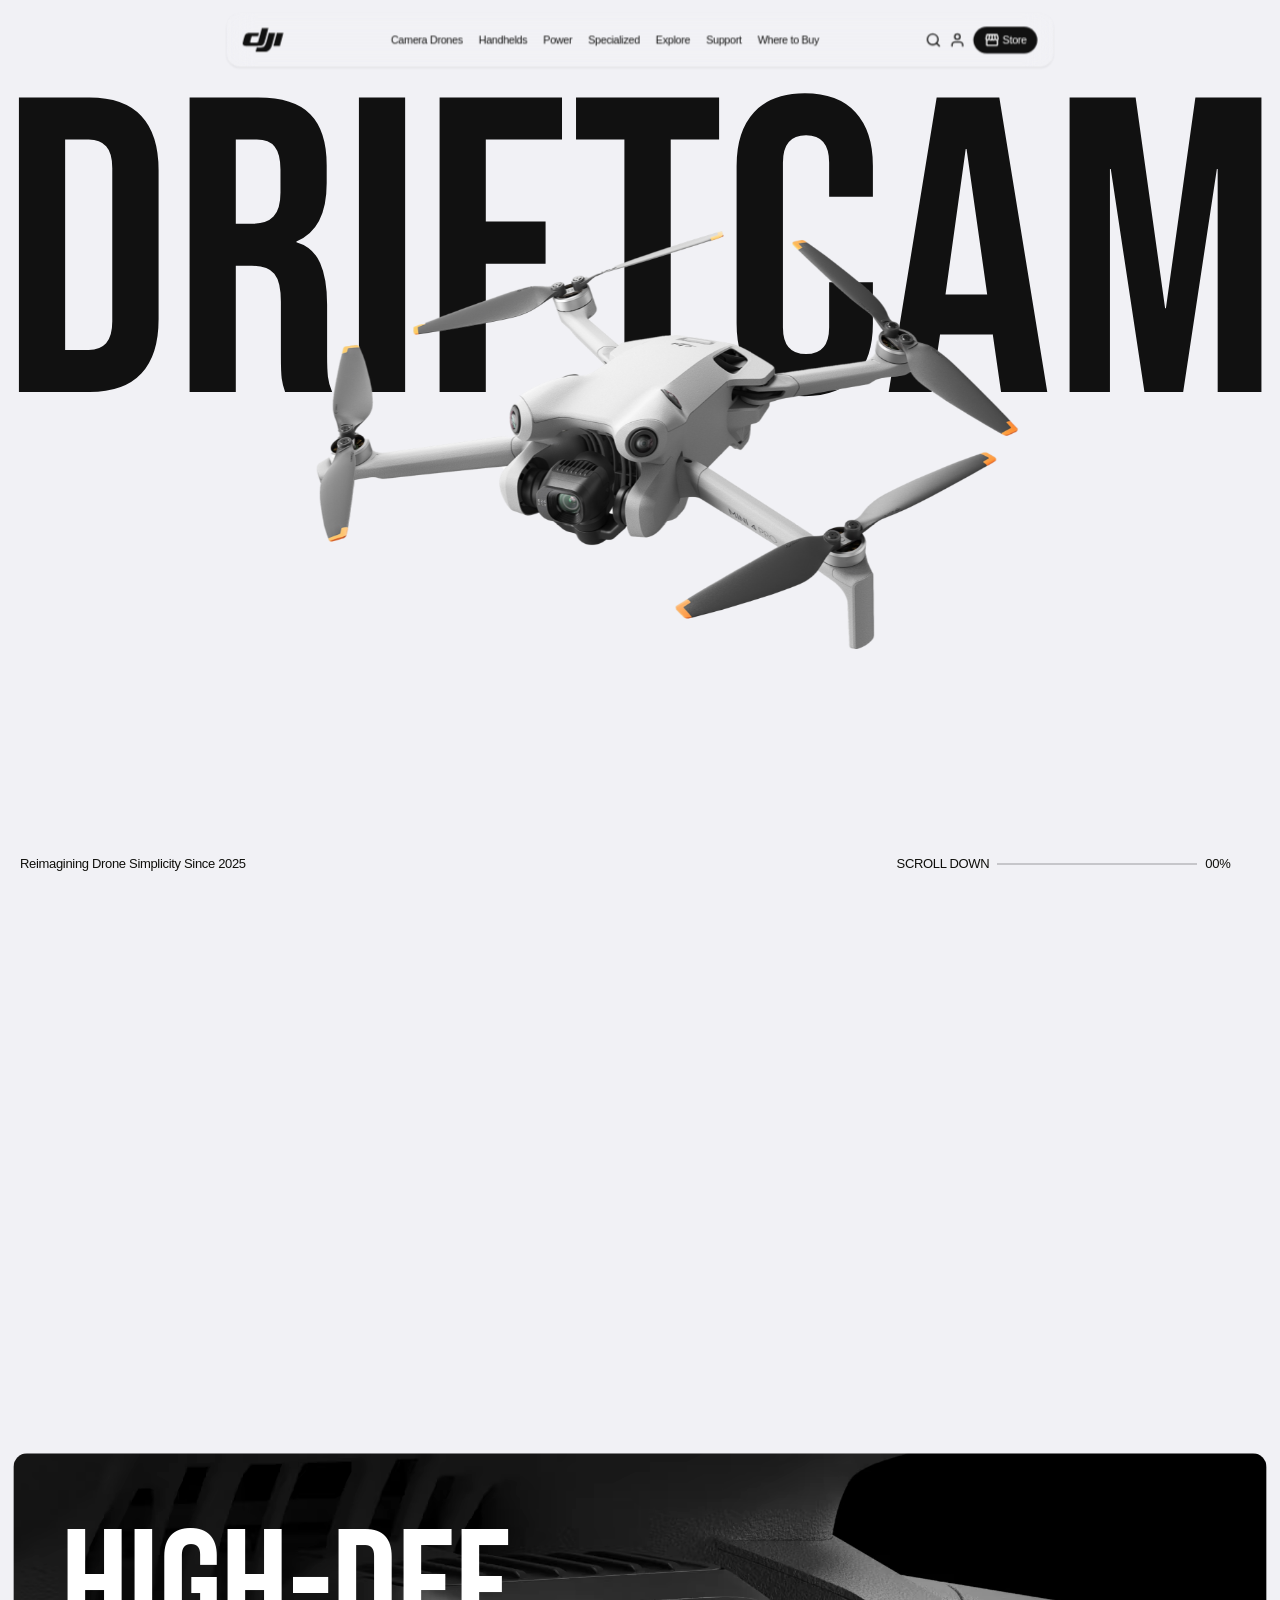
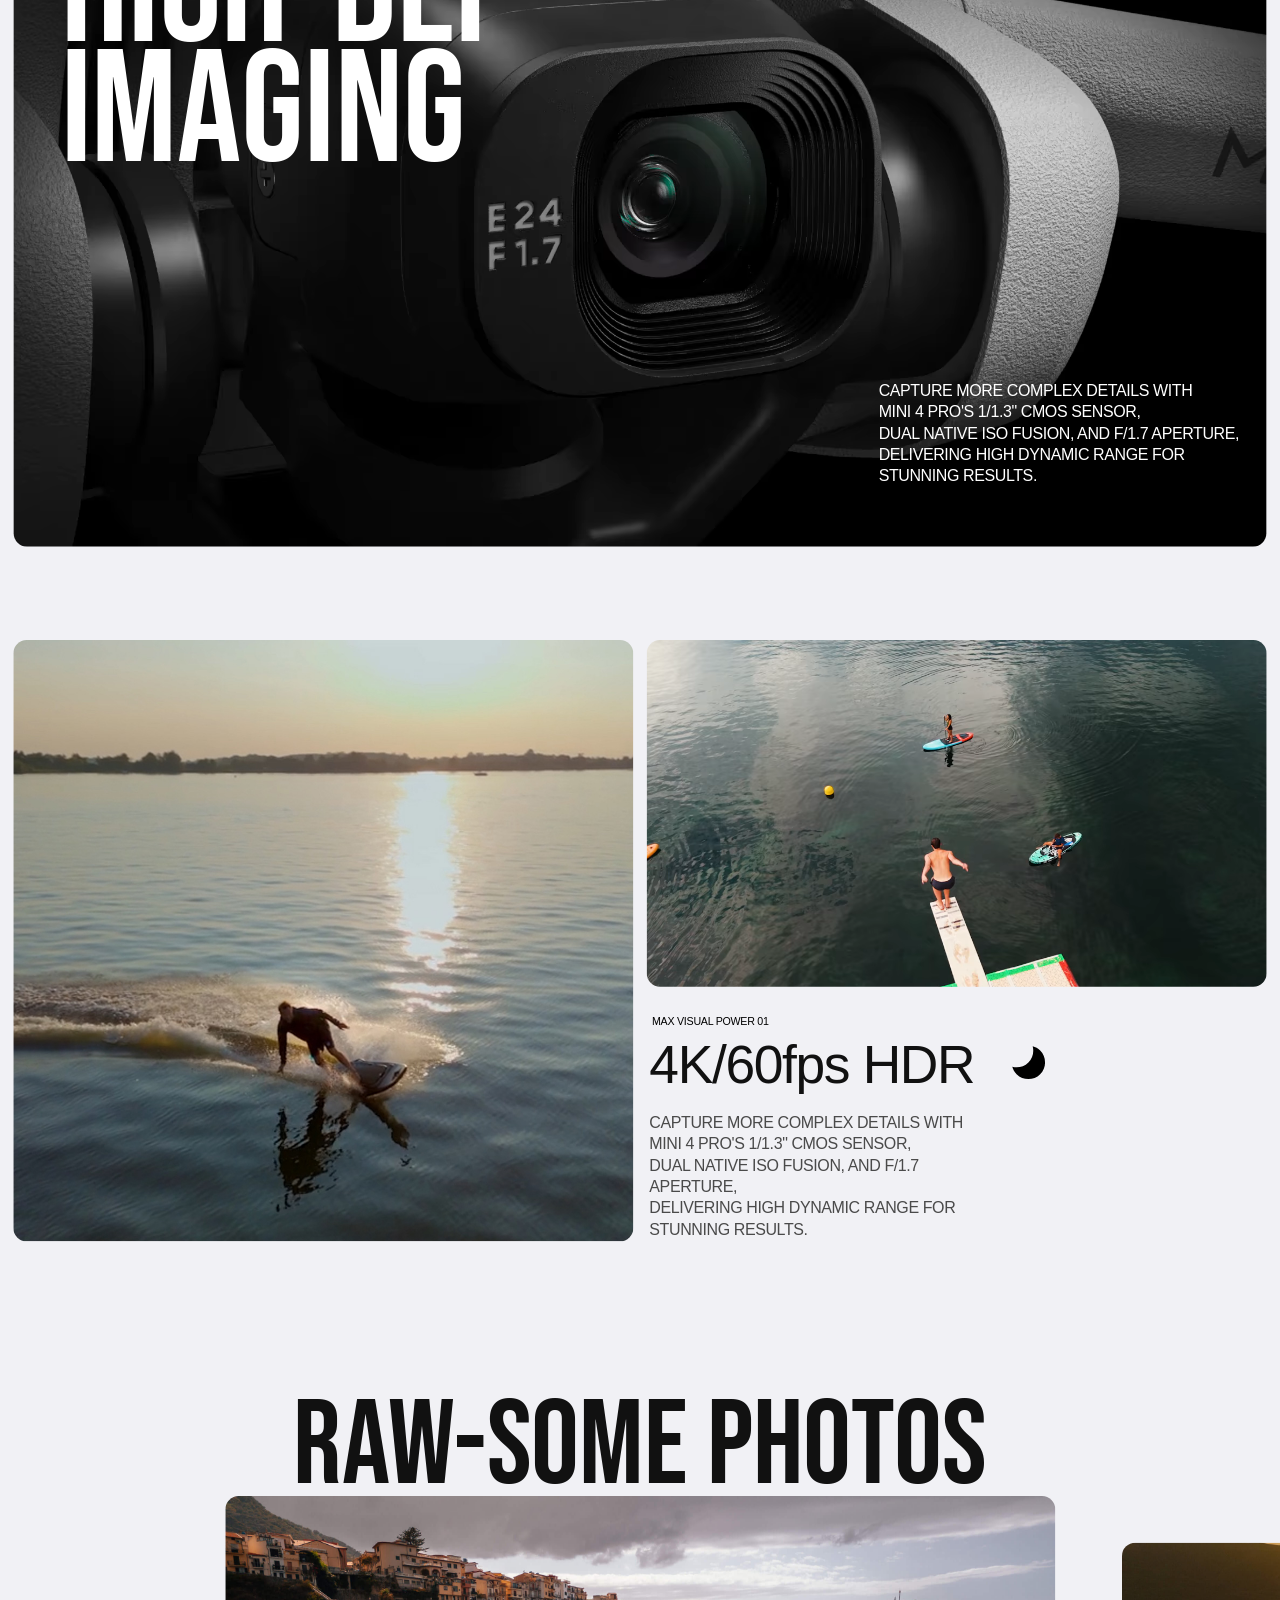
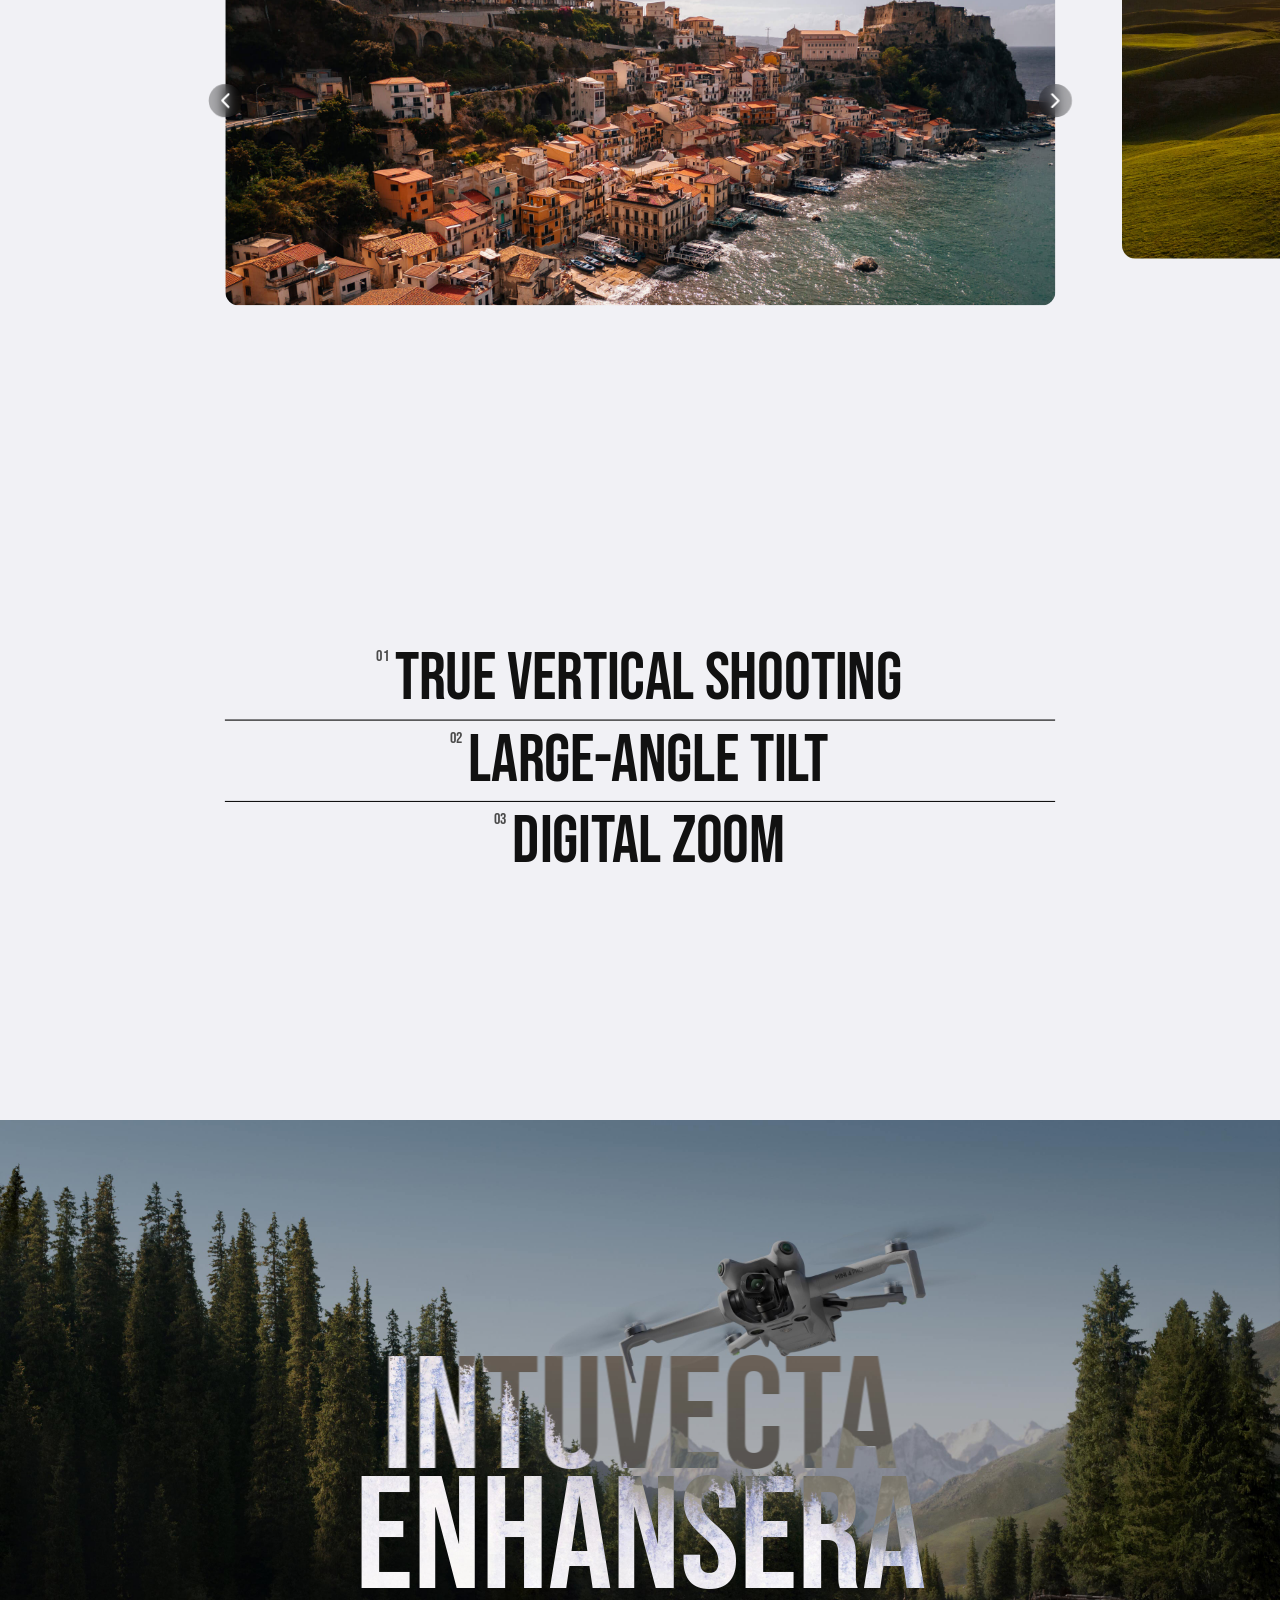
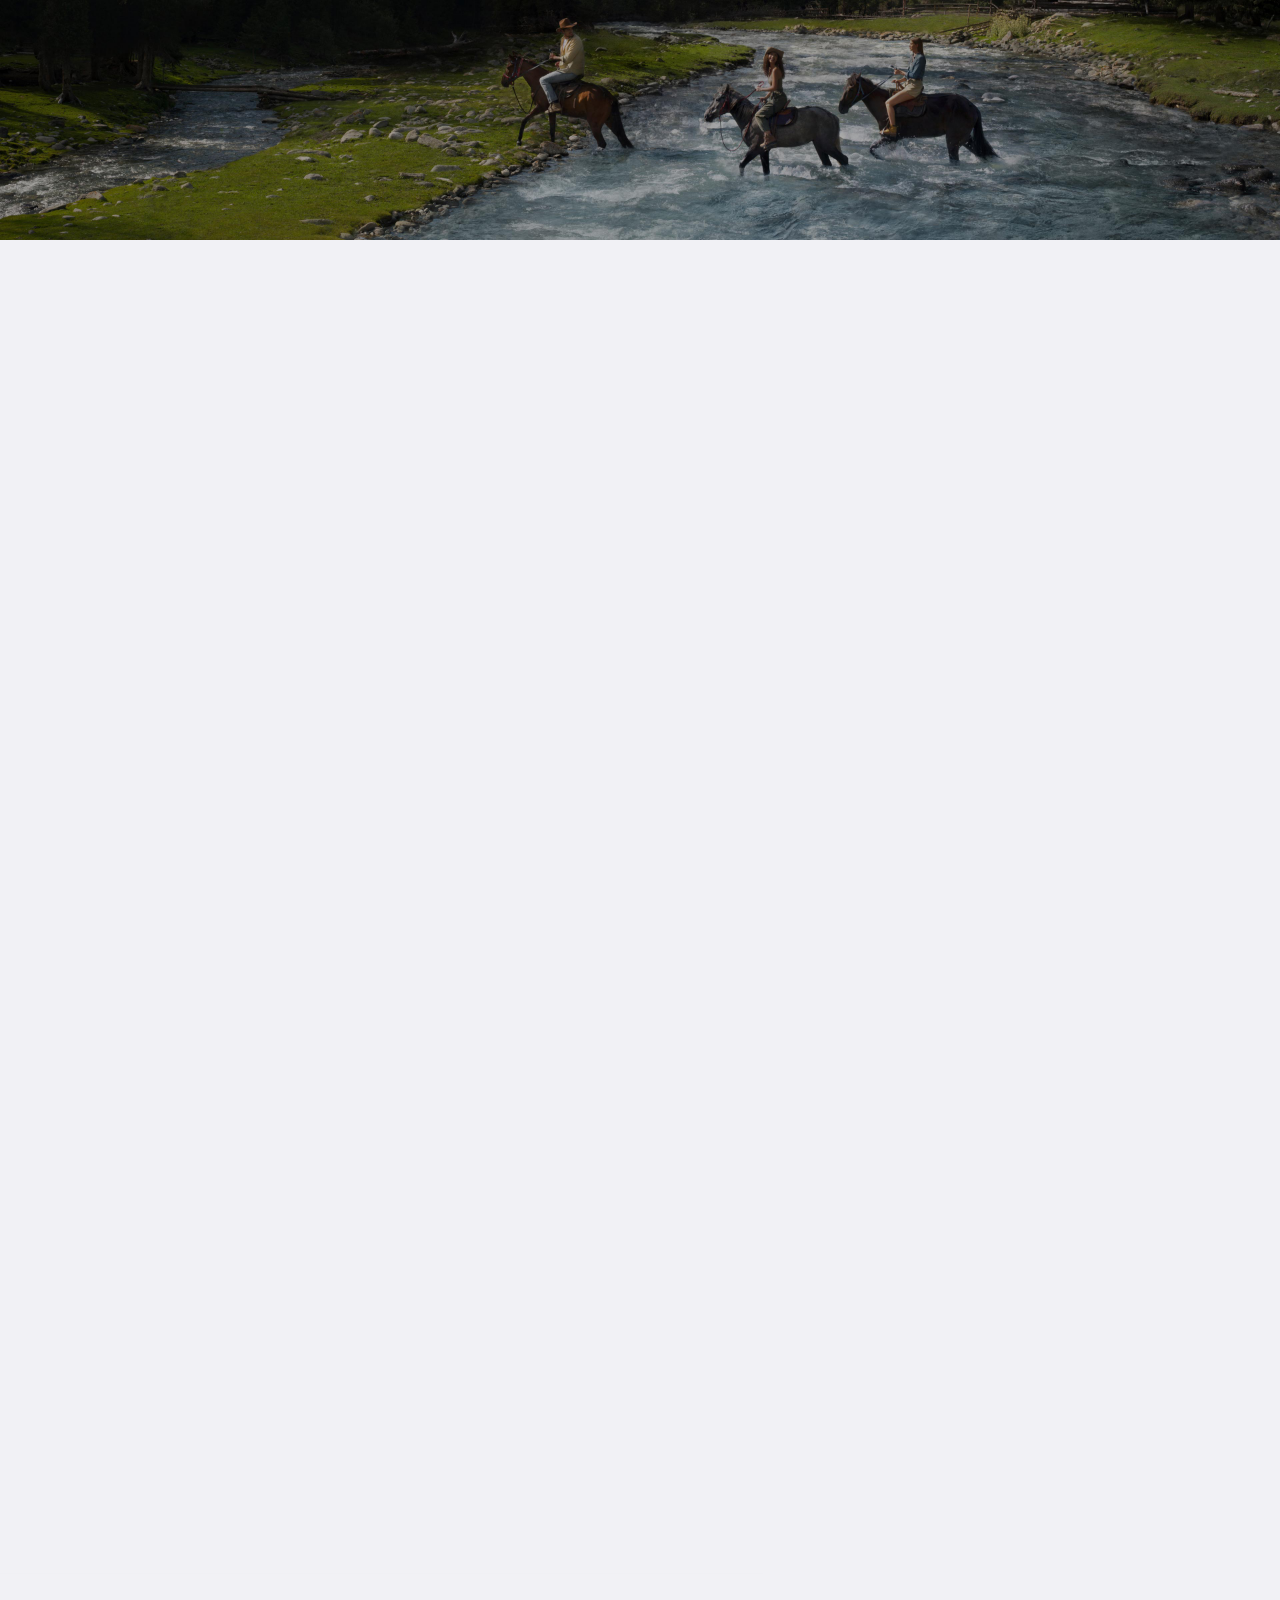
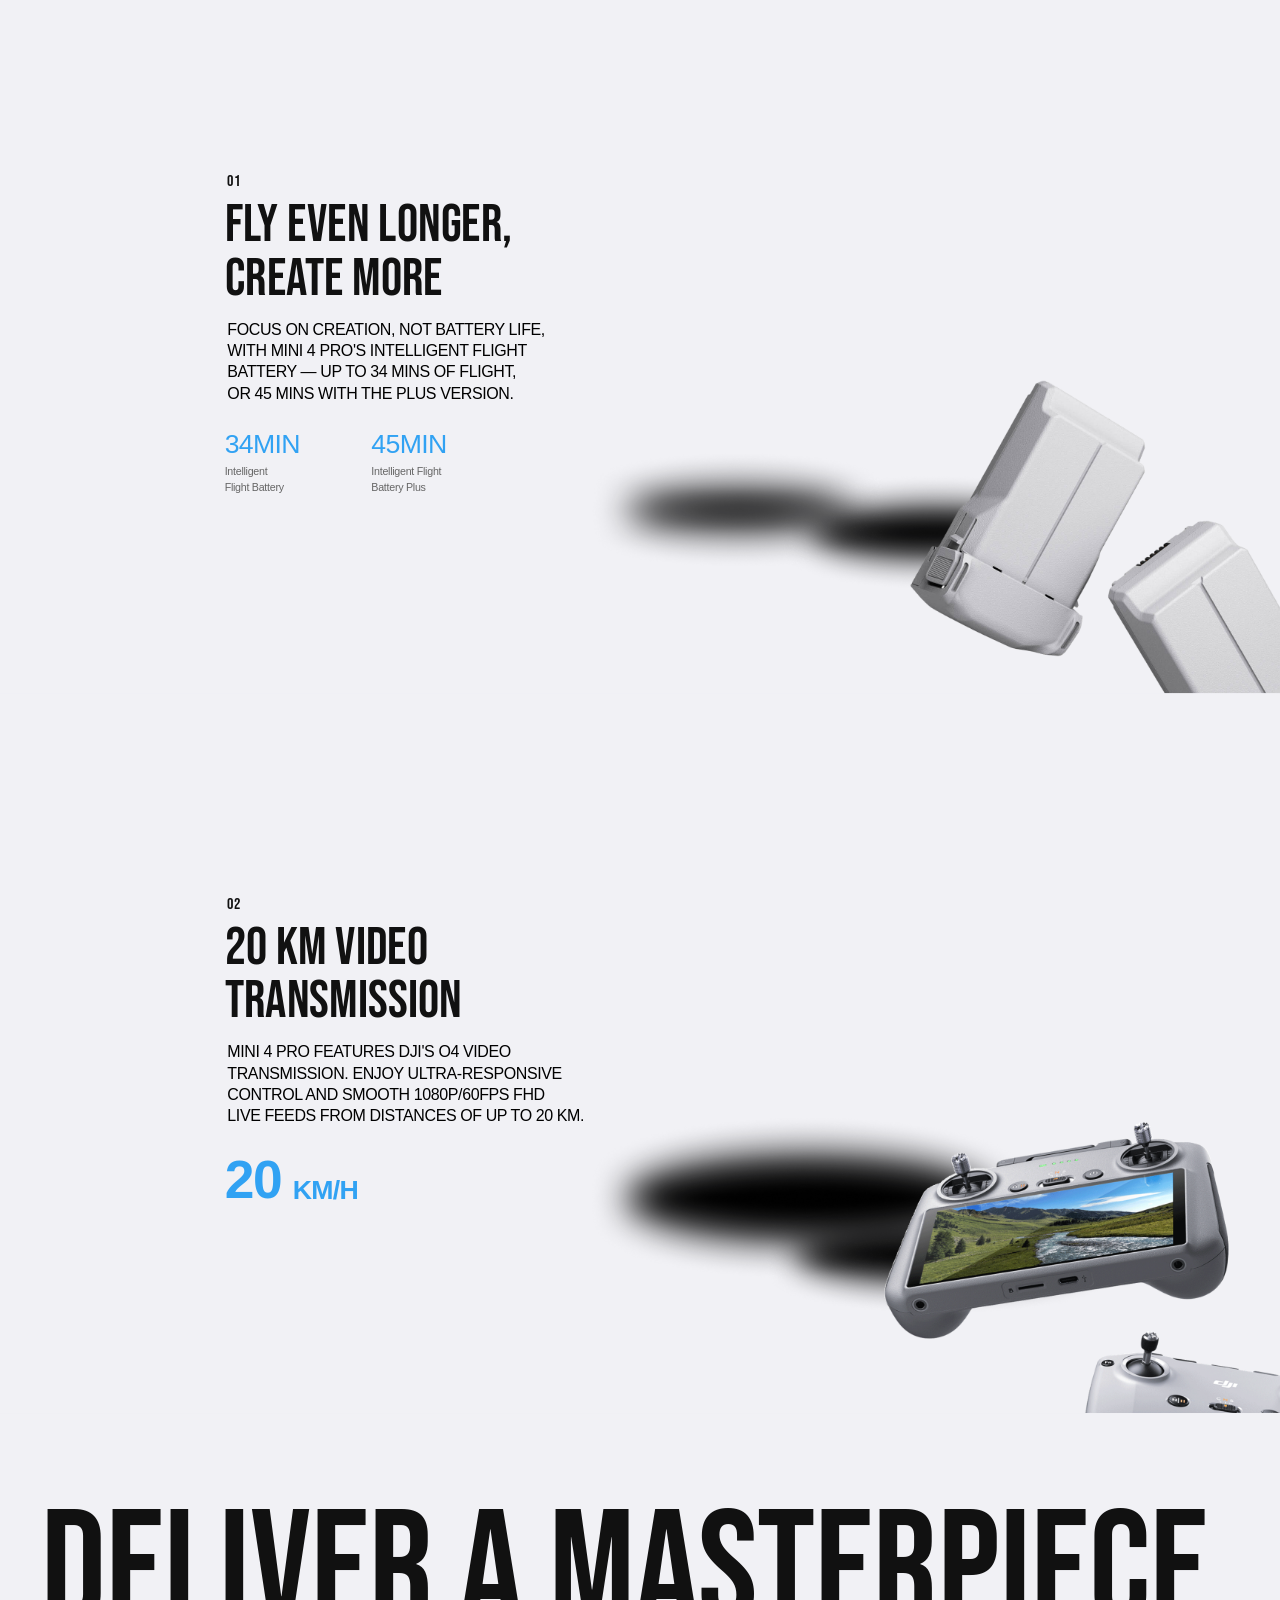
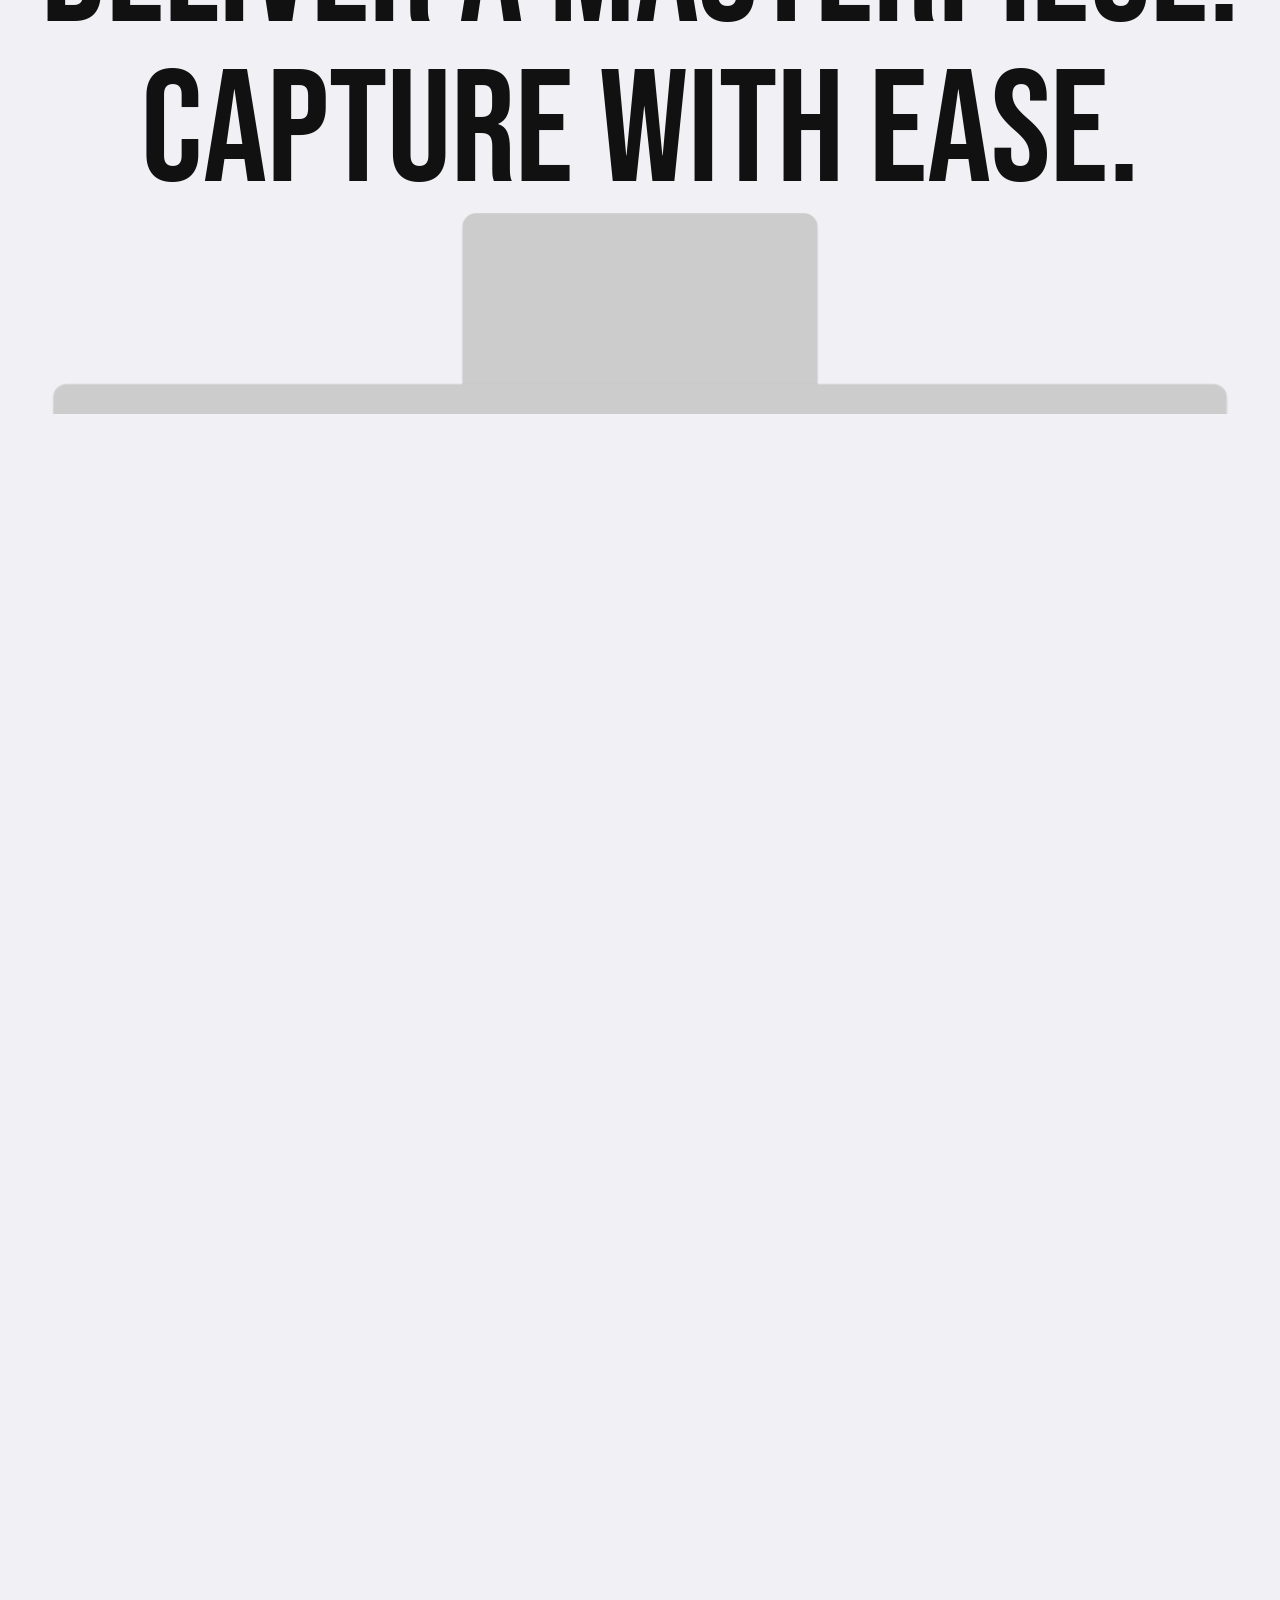
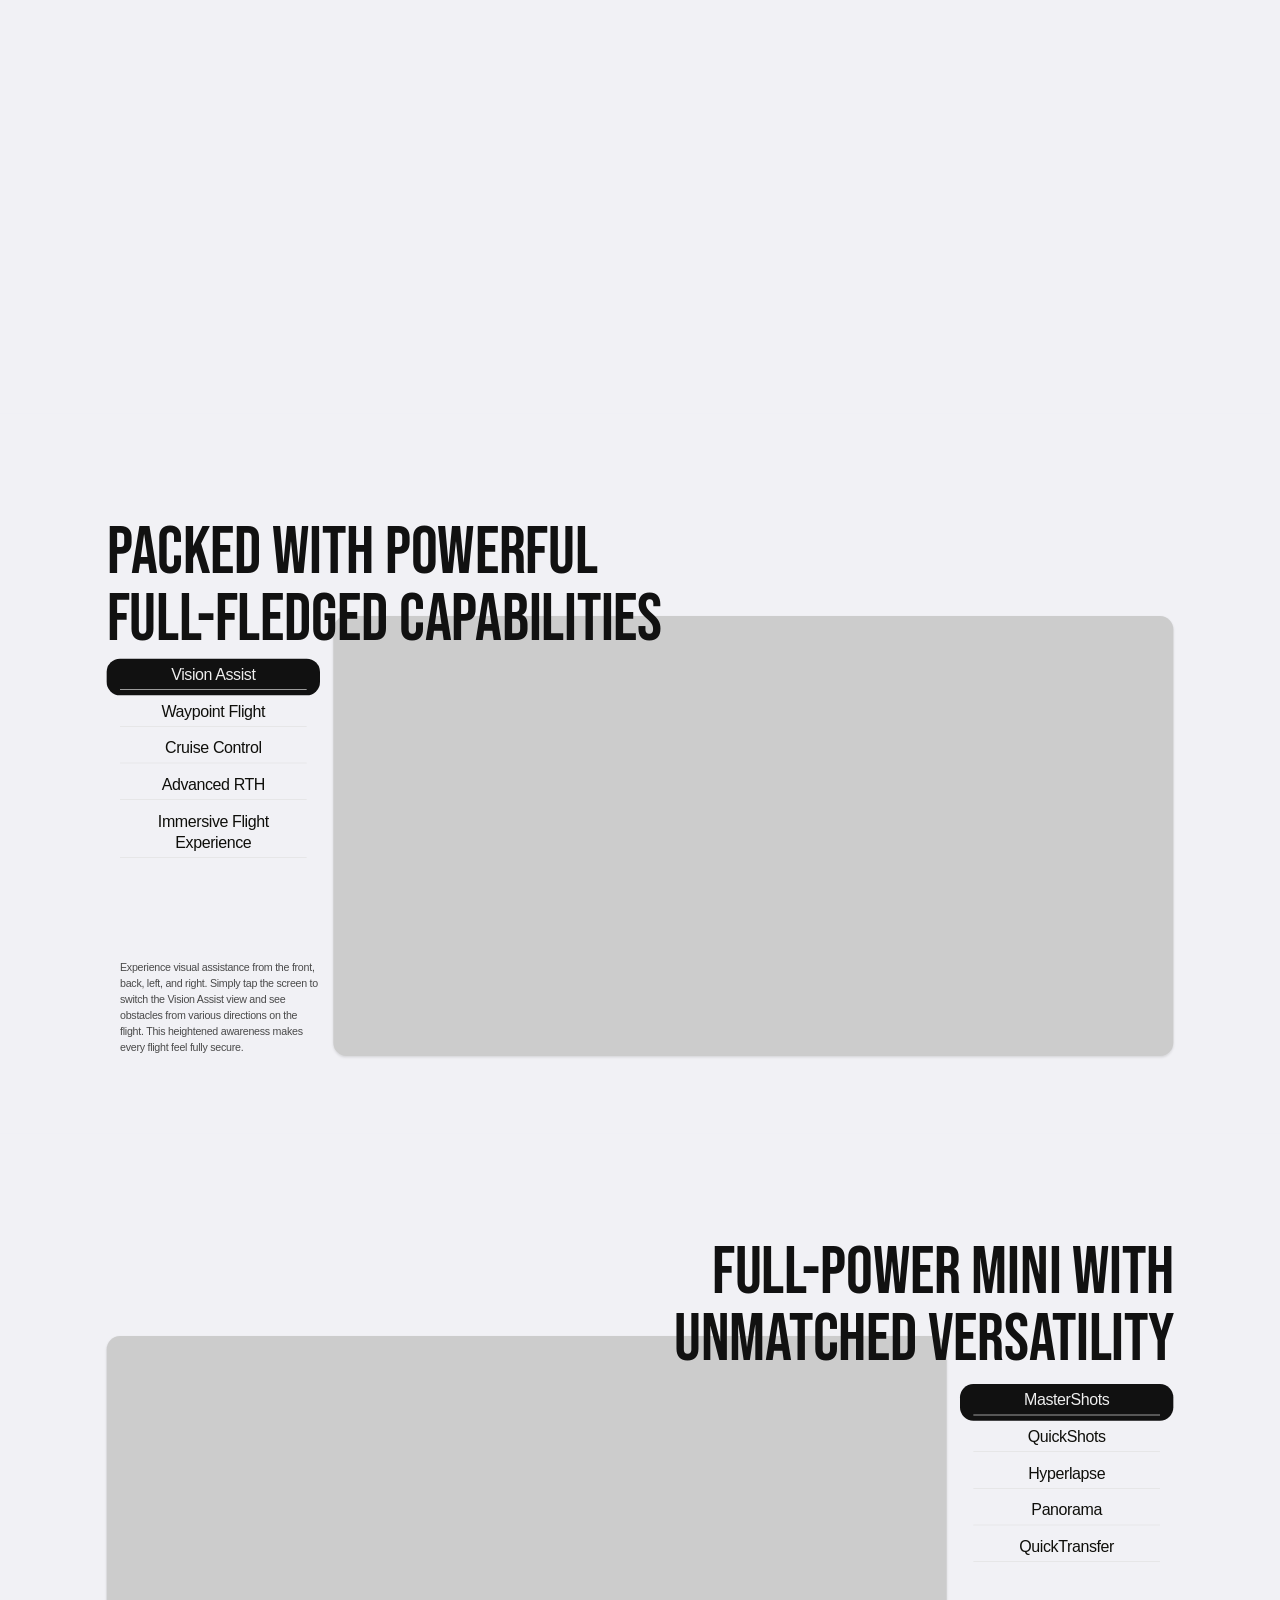
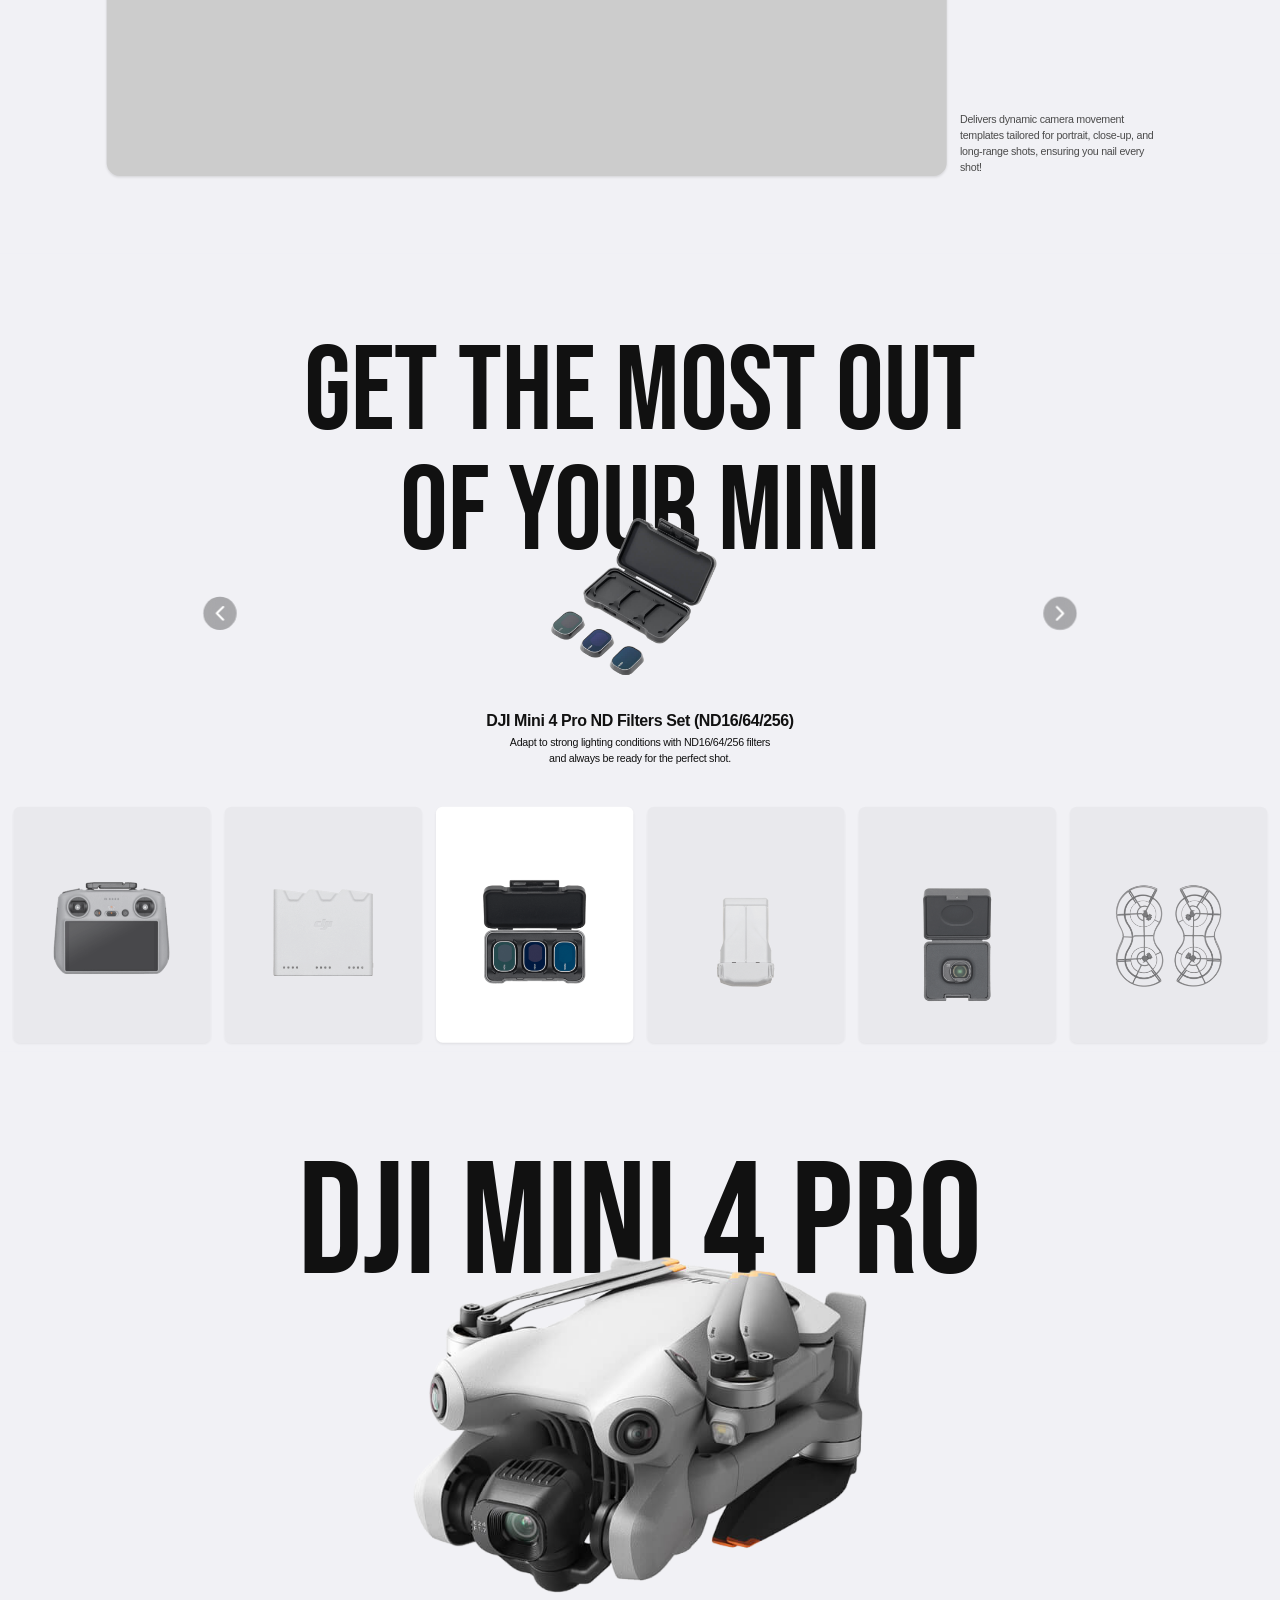
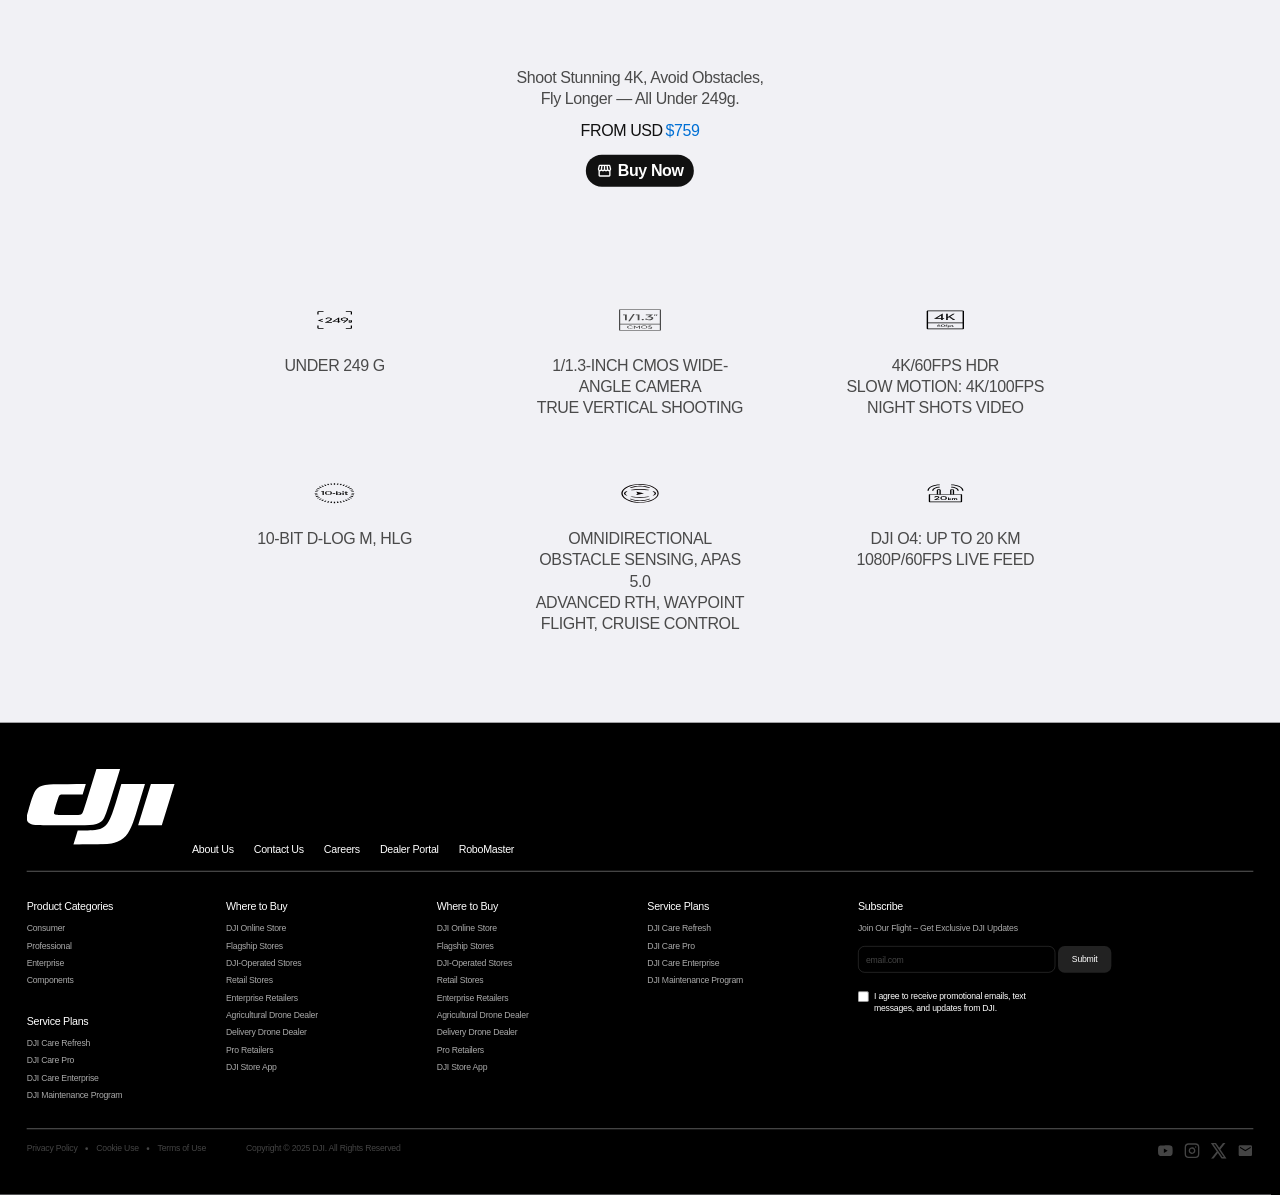
==== commit 84f6c2a3: "feat: add responsive viewport-scale for all screen sizes" ====
--- a/index.html
+++ b/index.html
@@ -1378,6 +1378,483 @@
       letter-spacing: -0.4px;
     }
 
+
+    /* ── 섹션 14: Get the Most Out ── */
+    .s14-section {
+      position: relative;
+      width: 1920px;
+      height: 1197px;
+      margin: 0 auto;
+      background: #f1f1f5;
+      overflow: hidden;
+    }
+    .s14-title {
+      position: absolute;
+      left: 50%;
+      top: 120px;
+      transform: translateX(-50%);
+      font-family: 'Bebas Neue', sans-serif;
+      font-size: 180px;
+      line-height: 180px;
+      color: #111;
+      text-align: center;
+      text-transform: uppercase;
+      white-space: nowrap;
+    }
+    .s14-main-img {
+      position: absolute;
+      left: calc(50% - 10px);
+      top: 317px;
+      width: 400px;
+      height: 400px;
+      transform: translateX(-50%);
+      object-fit: contain;
+      transition: opacity 0.4s ease;
+    }
+    .s14-product-name {
+      position: absolute;
+      left: 50%;
+      top: 685px;
+      transform: translateX(-50%);
+      display: flex;
+      align-items: baseline;
+      gap: 2px;
+      white-space: nowrap;
+      color: #111;
+    }
+    .s14-product-name span {
+      font-family: 'Pretendard Variable', sans-serif;
+      font-size: 24px;
+      font-weight: 600;
+      line-height: 32px;
+      letter-spacing: -0.6px;
+    }
+    .s14-product-name sup {
+      font-family: 'Pretendard Variable', sans-serif;
+      font-size: 13px;
+      font-weight: 400;
+      line-height: 18px;
+      letter-spacing: -0.325px;
+    }
+    .s14-product-desc {
+      position: absolute;
+      left: 50%;
+      top: 722px;
+      transform: translateX(-50%);
+      width: 399px;
+      font-family: 'Pretendard Variable', sans-serif;
+      font-size: 16px;
+      line-height: 24px;
+      color: #111;
+      text-align: center;
+      letter-spacing: -0.4px;
+    }
+    .s14-track-wrap {
+      position: absolute;
+      left: 20px;
+      top: 830px;
+      width: calc(1920px - 40px);
+      overflow: visible;
+    }
+    .s14-track {
+      display: flex;
+      gap: 21px;
+      transition: transform 0.4s cubic-bezier(0.4,0,0.2,1);
+    }
+    .s14-card {
+      flex-shrink: 0;
+      width: 296px;
+      height: 354px;
+      border-radius: 10px;
+      box-shadow: 0px 2px 4px rgba(0,0,0,0.08);
+      overflow: hidden;
+      opacity: 0.8;
+      cursor: pointer;
+      transition: opacity 0.3s ease;
+      background: rgba(0,0,0,0.04);
+    }
+    .s14-card.active {
+      opacity: 1;
+      background: #ffffff;
+    }
+    .s14-card img {
+      width: 100%;
+      height: 100%;
+      object-fit: contain;
+      border-radius: 10px;
+    }
+    .s14-btn {
+      position: absolute;
+      top: 515px;
+      width: 50px;
+      height: 50px;
+      border-radius: 50%;
+      background: rgba(0,0,0,0.3);
+      backdrop-filter: blur(10px);
+      border: none;
+      cursor: pointer;
+      display: flex;
+      align-items: center;
+      justify-content: center;
+      padding: 6.25px;
+    }
+    .s14-btn img {
+      width: 37.5px;
+      height: 37.5px;
+    }
+    .s14-btn-prev {
+      left: 305px;
+      transform: rotate(180deg);
+    }
+    .s14-btn-next {
+      left: 1565px;
+    }
+
+    /* ── 섹션 15: DJI Mini 4 Pro ── */
+    .s15-section {
+      position: relative;
+      width: 1920px;
+      height: 1907px;
+      margin: 0 auto;
+      background: #f1f1f5;
+      overflow: hidden;
+    }
+    .s15-title {
+      position: absolute;
+      left: 50%;
+      transform: translateX(-50%);
+      top: 140px;
+      font-family: 'Bebas Neue', sans-serif;
+      font-size: 240px;
+      line-height: 240px;
+      color: #111;
+      text-align: center;
+      text-transform: uppercase;
+      white-space: nowrap;
+      pointer-events: none;
+      user-select: none;
+    }
+    .s15-drone {
+      position: absolute;
+      left: 226px;
+      top: -174px;
+      width: 1468px;
+      height: 1468px;
+      object-fit: contain;
+    }
+    .s15-subtitle {
+      position: absolute;
+      left: 50%;
+      transform: translateX(-50%);
+      top: 923px;
+      font-family: 'Pretendard Variable', sans-serif;
+      font-size: 24px;
+      font-weight: 400;
+      line-height: 32px;
+      letter-spacing: -0.6px;
+      color: #4a4a4a;
+      text-align: center;
+      white-space: nowrap;
+    }
+    .s15-price {
+      position: absolute;
+      left: 50%;
+      transform: translateX(-50%);
+      top: 1003px;
+      display: flex;
+      align-items: baseline;
+      gap: 4px;
+      white-space: nowrap;
+    }
+    .s15-price-label {
+      font-family: 'Pretendard Variable', sans-serif;
+      font-size: 24px;
+      font-weight: 500;
+      line-height: 32px;
+      letter-spacing: -0.6px;
+      color: #111;
+      text-transform: uppercase;
+    }
+    .s15-price-value {
+      font-family: 'Pretendard Variable', sans-serif;
+      font-size: 24px;
+      font-weight: 500;
+      line-height: 32px;
+      letter-spacing: -0.6px;
+      color: #0070d5;
+    }
+    .s15-btn {
+      position: absolute;
+      left: 50%;
+      transform: translateX(-50%);
+      top: 1055px;
+      display: flex;
+      align-items: center;
+      gap: 8px;
+      padding: 8px 16px;
+      background: #111;
+      border-radius: 100px;
+      border: none;
+      cursor: pointer;
+      text-decoration: none;
+    }
+    .s15-btn img {
+      width: 24px;
+      height: 24px;
+    }
+    .s15-btn span {
+      font-family: 'Pretendard', sans-serif;
+      font-size: 24px;
+      font-weight: 600;
+      line-height: 32px;
+      letter-spacing: -0.6px;
+      color: #fff;
+      white-space: nowrap;
+    }
+    .s15-specs {
+      position: absolute;
+      left: 50%;
+      transform: translateX(-50%);
+      top: 1271px;
+      display: flex;
+      flex-direction: column;
+      gap: 80px;
+      align-items: center;
+    }
+    .s15-specs-row {
+      display: flex;
+      gap: 130px;
+      align-items: flex-start;
+    }
+    .s15-spec-item {
+      display: flex;
+      flex-direction: column;
+      align-items: center;
+      gap: 20px;
+      width: 328px;
+    }
+    .s15-spec-icon {
+      width: 64px;
+      height: 64px;
+      object-fit: contain;
+    }
+    .s15-spec-text {
+      font-family: 'Pretendard Variable', sans-serif;
+      font-size: 24px;
+      font-weight: 500;
+      line-height: 32px;
+      letter-spacing: -0.6px;
+      color: #4a4a4a;
+      text-align: center;
+      text-transform: uppercase;
+      width: 328px;
+    }
+
+    /* ── 섹션 16: Footer ── */
+    .s16-section {
+      position: relative;
+      width: 1920px;
+      height: 708px;
+      margin: 0 auto;
+      background: #000;
+      overflow: hidden;
+    }
+    .s16-divider {
+      position: absolute;
+      left: 50%;
+      transform: translateX(-50%);
+      width: 1840px;
+      height: 2px;
+      background: #444;
+    }
+    .s16-logo {
+      position: absolute;
+      left: 40px;
+      top: 60px;
+      width: 229px;
+      height: 132px;
+      object-fit: contain;
+    }
+    .s16-nav {
+      position: absolute;
+      left: 288px;
+      top: 178px;
+      display: flex;
+      gap: 30px;
+      align-items: center;
+    }
+    .s16-nav a {
+      font-family: 'Pretendard', sans-serif;
+      font-size: 16px;
+      font-weight: 500;
+      line-height: 24px;
+      letter-spacing: -0.4px;
+      color: #fff;
+      text-decoration: none;
+      white-space: nowrap;
+    }
+    .s16-col {
+      position: absolute;
+      display: flex;
+      flex-direction: column;
+      gap: 12px;
+    }
+    .s16-col-title {
+      font-family: 'Pretendard', sans-serif;
+      font-size: 16px;
+      font-weight: 500;
+      line-height: 24px;
+      letter-spacing: -0.4px;
+      color: #fff;
+    }
+    .s16-col-links {
+      display: flex;
+      flex-direction: column;
+      gap: 8px;
+    }
+    .s16-col-links a {
+      font-family: 'Pretendard', sans-serif;
+      font-size: 13px;
+      font-weight: 400;
+      line-height: 18px;
+      letter-spacing: -0.325px;
+      color: #aaa;
+      text-decoration: none;
+    }
+    .s16-subscribe-label {
+      position: absolute;
+      left: 1287px;
+      top: 264px;
+      font-family: 'Pretendard', sans-serif;
+      font-size: 16px;
+      font-weight: 500;
+      line-height: 24px;
+      letter-spacing: -0.4px;
+      color: #fff;
+    }
+    .s16-subscribe-desc {
+      position: absolute;
+      left: 1287px;
+      top: 300px;
+      font-family: 'Pretendard', sans-serif;
+      font-size: 13px;
+      font-weight: 400;
+      line-height: 18px;
+      letter-spacing: -0.325px;
+      color: #aaa;
+      width: 294px;
+    }
+    .s16-subscribe-form {
+      position: absolute;
+      left: 1287px;
+      top: 335px;
+      display: flex;
+      gap: 0;
+    }
+    .s16-subscribe-input {
+      width: 296px;
+      height: 40px;
+      background: transparent;
+      border: 1px solid rgba(255,255,255,0.2);
+      border-radius: 10px;
+      padding: 0 11px;
+      font-family: 'Pretendard', sans-serif;
+      font-size: 13px;
+      font-weight: 400;
+      line-height: 18px;
+      letter-spacing: -0.325px;
+      color: #444;
+      outline: none;
+    }
+    .s16-subscribe-input::placeholder { color: #444; }
+    .s16-subscribe-btn {
+      position: absolute;
+      left: 300px;
+      top: 0;
+      width: 80px;
+      height: 40px;
+      background: #222;
+      border: none;
+      border-radius: 10px;
+      font-family: 'Pretendard', sans-serif;
+      font-size: 13px;
+      font-weight: 400;
+      line-height: 18px;
+      letter-spacing: -0.325px;
+      color: #fff;
+      cursor: pointer;
+    }
+    .s16-checkbox-wrap {
+      position: absolute;
+      left: 1287px;
+      top: 402px;
+      display: flex;
+      gap: 8px;
+      align-items: flex-start;
+    }
+    .s16-checkbox {
+      width: 16px;
+      height: 16px;
+      flex-shrink: 0;
+      border: 1px solid #222;
+      border-radius: 4px;
+      background: transparent;
+      cursor: pointer;
+      margin-top: 1px;
+    }
+    .s16-checkbox-text {
+      font-family: 'Pretendard', sans-serif;
+      font-size: 13px;
+      font-weight: 400;
+      line-height: 18px;
+      letter-spacing: -0.325px;
+      color: #fff;
+      width: 274px;
+    }
+    .s16-bottom-left {
+      position: absolute;
+      left: 40px;
+      top: 630px;
+      display: flex;
+      gap: 60px;
+      align-items: center;
+    }
+    .s16-legal {
+      display: flex;
+      gap: 12px;
+      align-items: center;
+    }
+    .s16-legal a, .s16-copyright {
+      font-family: 'Pretendard', sans-serif;
+      font-size: 13px;
+      font-weight: 400;
+      line-height: 18px;
+      letter-spacing: -0.325px;
+      color: #444;
+      text-decoration: none;
+      white-space: nowrap;
+    }
+    .s16-legal-dot {
+      width: 4px;
+      height: 4px;
+      border-radius: 50%;
+      background: #444;
+      flex-shrink: 0;
+    }
+    .s16-social {
+      position: absolute;
+      left: 1736px;
+      top: 630px;
+      display: flex;
+      gap: 16px;
+      align-items: center;
+    }
+    .s16-social a img {
+      width: 24px;
+      height: 24px;
+      display: block;
+    }
+
     /* ── SCROLL INDICATOR (fixed) ── */
     .scroll-indicator {
       position: fixed;
@@ -1447,9 +1924,24 @@
       white-space: nowrap;
       min-width: 28px;
     }
+
+    /* ── 반응형 Scale Wrapper ── */
+    #scale-wrap {
+      width: 1920px;
+      transform-origin: top left;
+      position: relative;
+    }
+    body { overflow-x: hidden; }
+
+    @media (max-width: 768px) {
+      .nav-links { display: none; }
+      .navbar { padding: 0 16px; }
+    }
   </style>
 </head>
 <body>
+
+<div id="scale-wrap">
 
 <!-- ── SECTION 1: HERO ── -->
 <section class="hero">
@@ -1848,6 +2340,215 @@
   <p class="s13-desc" id="s13Desc">Delivers dynamic camera movement templates tailored for portrait, close-up, and long-range shots, ensuring you nail every shot!</p>
 </section>
 
+<!-- ── 섹션 14: Get the Most Out ── -->
+<section class="s14-section">
+  <div class="s14-title">
+    <p>Get the Most Out</p>
+    <p>of Your Mini</p>
+  </div>
+  <img class="s14-main-img" id="s14MainImg" src="assets/images/s14-product-3.png" alt="product">
+  <div class="s14-product-name" id="s14ProductName">
+    <span>DJI Mini 4 Pro ND Filters Set (ND16/64/256)</span><sup>[3]</sup>
+  </div>
+  <p class="s14-product-desc" id="s14ProductDesc">Adapt to strong lighting conditions with ND16/64/256 filters and always be ready for the perfect shot.</p>
+  <div class="s14-track-wrap">
+    <div class="s14-track" id="s14Track">
+      <div class="s14-card" data-index="0" data-main="assets/images/s14-product-1.png" data-name="DJI RC-N2 Remote Controller" data-desc="Enjoy an extended range of up to 20 km with the DJI RC-N2 for a smooth and reliable flying experience.">
+        <img src="assets/images/s14-thumb-1.jpg" alt="DJI RC-N2 Remote Controller">
+      </div>
+      <div class="s14-card" data-index="1" data-main="assets/images/s14-product-2.png" data-name="DJI Mini 4 Pro Two-Way Charging Hub" data-desc="Charge up to two Intelligent Flight Batteries simultaneously and optimize your flight time.">
+        <img src="assets/images/s14-thumb-2.jpg" alt="DJI Mini 4 Pro Two-Way Charging Hub">
+      </div>
+      <div class="s14-card active" data-index="2" data-main="assets/images/s14-product-3.png" data-name="DJI Mini 4 Pro ND Filters Set (ND16/64/256)" data-desc="Adapt to strong lighting conditions with ND16/64/256 filters and always be ready for the perfect shot.">
+        <img src="assets/images/s14-thumb-3.jpg" alt="DJI Mini 4 Pro ND Filters Set (ND16/64/256)">
+      </div>
+      <div class="s14-card" data-index="3" data-main="assets/images/s14-product-4.png" data-name="DJI Mini 4 Pro Wide-Angle Lens" data-desc="Expand your field of view and capture stunning wide-angle aerial shots with this precision lens.">
+        <img src="assets/images/s14-thumb-4.jpg" alt="DJI Mini 4 Pro Wide-Angle Lens">
+      </div>
+      <div class="s14-card" data-index="4" data-main="assets/images/s14-product-5.png" data-name="DJI Mini 4 Pro ND Filters Set (ND256/1000/2000)" data-desc="Capture silky smooth long-exposure shots even in the brightest conditions with advanced ND filters.">
+        <img src="assets/images/s14-thumb-5.jpg" alt="DJI Mini 4 Pro ND Filters Set (ND256/1000/2000)">
+      </div>
+      <div class="s14-card" data-index="5" data-main="assets/images/s14-product-6.png" data-name="DJI Mini 4 Pro Propeller Guard" data-desc="Protect your drone and surroundings during close-range flights with the lightweight propeller guard.">
+        <img src="assets/images/s14-thumb-6.jpg" alt="DJI Mini 4 Pro Propeller Guard">
+      </div>
+    </div>
+  </div>
+  <button class="s14-btn s14-btn-prev" id="s14Prev">
+    <img src="assets/images/icon-chevron-right.svg" alt="이전">
+  </button>
+  <button class="s14-btn s14-btn-next" id="s14Next">
+    <img src="assets/images/icon-chevron-right.svg" alt="다음">
+  </button>
+</section>
+
+<!-- ── 섹션 15: DJI Mini 4 Pro ── -->
+<section class="s15-section">
+  <p class="s15-title">DJI MINI 4 PRO</p>
+  <img class="s15-drone" src="assets/images/s15/s15-drone.png" alt="DJI Mini 4 Pro">
+  <div class="s15-subtitle">
+    <p>Shoot Stunning 4K, Avoid Obstacles,</p>
+    <p>Fly Longer — All Under 249g.</p>
+  </div>
+  <div class="s15-price">
+    <span class="s15-price-label">From USD</span>
+    <span class="s15-price-value">$759</span>
+  </div>
+  <a class="s15-btn" href="#">
+    <img src="iCON/Storefront.svg" alt="">
+    <span>Buy Now</span>
+  </a>
+  <div class="s15-specs">
+    <div class="s15-specs-row">
+      <div class="s15-spec-item">
+        <img class="s15-spec-icon" src="assets/images/s15/s15-icon1-weight.svg" alt="">
+        <p class="s15-spec-text">Under 249 g</p>
+      </div>
+      <div class="s15-spec-item">
+        <img class="s15-spec-icon" src="assets/images/s15/s15-icon2-camera.svg" alt="">
+        <p class="s15-spec-text">1/1.3-inch CMOS Wide-Angle Camera<br>True Vertical Shooting</p>
+      </div>
+      <div class="s15-spec-item">
+        <img class="s15-spec-icon" src="assets/images/s15/s15-icon3-4k.svg" alt="">
+        <p class="s15-spec-text">4K/60fps HDR<br>Slow Motion: 4K/100fps<br>Night Shots Video</p>
+      </div>
+    </div>
+    <div class="s15-specs-row">
+      <div class="s15-spec-item">
+        <img class="s15-spec-icon" src="assets/images/s15/s15-icon4-10bit.svg" alt="">
+        <p class="s15-spec-text">10-bit D-Log M, HLG</p>
+      </div>
+      <div class="s15-spec-item">
+        <img class="s15-spec-icon" src="assets/images/s15/s15-icon5-obstacle.svg" alt="">
+        <p class="s15-spec-text">Omnidirectional Obstacle Sensing, APAS 5.0<br>Advanced RTH, Waypoint Flight, Cruise Control</p>
+      </div>
+      <div class="s15-spec-item">
+        <img class="s15-spec-icon" src="assets/images/s15/s15-icon6-o4.svg" alt="">
+        <p class="s15-spec-text">DJI O4: Up to 20 km<br>1080p/60fps Live Feed</p>
+      </div>
+    </div>
+  </div>
+</section>
+
+<!-- ── 섹션 16: Footer ── -->
+<section class="s16-section">
+  <!-- 구분선 -->
+  <div class="s16-divider" style="top:222px"></div>
+  <div class="s16-divider" style="top:608px"></div>
+
+  <!-- 로고 -->
+  <img class="s16-logo" src="assets/images/s16/s16-logo.svg" alt="Logo">
+
+  <!-- 상단 네비 -->
+  <nav class="s16-nav">
+    <a href="#">About Us</a>
+    <a href="#">Contact Us</a>
+    <a href="#">Careers</a>
+    <a href="#">Dealer Portal</a>
+    <a href="#">RoboMaster</a>
+  </nav>
+
+  <!-- 컬럼1: Product Categories -->
+  <div class="s16-col" style="left:40px;top:264px;width:277px">
+    <p class="s16-col-title">Product Categories</p>
+    <div class="s16-col-links">
+      <a href="#">Consumer</a>
+      <a href="#">Professional</a>
+      <a href="#">Enterprise</a>
+      <a href="#">Components</a>
+    </div>
+  </div>
+
+  <!-- 컬럼1b: Service Plans -->
+  <div class="s16-col" style="left:40px;top:436px;width:277px">
+    <p class="s16-col-title">Service Plans</p>
+    <div class="s16-col-links">
+      <a href="#">DJI Care Refresh</a>
+      <a href="#">DJI Care Pro</a>
+      <a href="#">DJI Care Enterprise</a>
+      <a href="#">DJI Maintenance Program</a>
+    </div>
+  </div>
+
+  <!-- 컬럼2: Where to Buy -->
+  <div class="s16-col" style="left:339px;top:264px;width:294px">
+    <p class="s16-col-title">Where to Buy</p>
+    <div class="s16-col-links">
+      <a href="#">DJI Online Store</a>
+      <a href="#">Flagship Stores</a>
+      <a href="#">DJI-Operated Stores</a>
+      <a href="#">Retail Stores</a>
+      <a href="#">Enterprise Retailers</a>
+      <a href="#">Agricultural Drone Dealer</a>
+      <a href="#">Delivery Drone Dealer</a>
+      <a href="#">Pro Retailers</a>
+      <a href="#">DJI Store App</a>
+    </div>
+  </div>
+
+  <!-- 컬럼3: Where to Buy (dup) -->
+  <div class="s16-col" style="left:655px;top:264px;width:294px">
+    <p class="s16-col-title">Where to Buy</p>
+    <div class="s16-col-links">
+      <a href="#">DJI Online Store</a>
+      <a href="#">Flagship Stores</a>
+      <a href="#">DJI-Operated Stores</a>
+      <a href="#">Retail Stores</a>
+      <a href="#">Enterprise Retailers</a>
+      <a href="#">Agricultural Drone Dealer</a>
+      <a href="#">Delivery Drone Dealer</a>
+      <a href="#">Pro Retailers</a>
+      <a href="#">DJI Store App</a>
+    </div>
+  </div>
+
+  <!-- 컬럼4: Service Plans -->
+  <div class="s16-col" style="left:971px;top:264px;width:294px">
+    <p class="s16-col-title">Service Plans</p>
+    <div class="s16-col-links">
+      <a href="#">DJI Care Refresh</a>
+      <a href="#">DJI Care Pro</a>
+      <a href="#">DJI Care Enterprise</a>
+      <a href="#">DJI Maintenance Program</a>
+    </div>
+  </div>
+
+  <!-- Subscribe -->
+  <p class="s16-subscribe-label">Subscribe</p>
+  <p class="s16-subscribe-desc">Join Our Flight – Get Exclusive DJI Updates</p>
+  <div class="s16-subscribe-form">
+    <input class="s16-subscribe-input" type="email" placeholder="email.com">
+    <button class="s16-subscribe-btn">Submit</button>
+  </div>
+  <div class="s16-checkbox-wrap">
+    <input class="s16-checkbox" type="checkbox" id="s16agree">
+    <label class="s16-checkbox-text" for="s16agree">I agree to receive promotional emails, text messages, and updates from DJI.</label>
+  </div>
+
+  <!-- 하단 좌측 -->
+  <div class="s16-bottom-left">
+    <div class="s16-legal">
+      <a href="#">Privacy Policy</a>
+      <div class="s16-legal-dot"></div>
+      <a href="#">Cookie Use</a>
+      <div class="s16-legal-dot"></div>
+      <a href="#">Terms of Use</a>
+    </div>
+    <p class="s16-copyright">Copyright © 2025 DJI. All Rights Reserved</p>
+  </div>
+
+  <!-- 소셜 아이콘 -->
+  <div class="s16-social">
+    <a href="#"><img src="assets/images/s16/s16-icon-youtube.svg" alt="YouTube"></a>
+    <a href="#"><img src="assets/images/s16/s16-icon-instagram.svg" alt="Instagram"></a>
+    <a href="#"><img src="assets/images/s16/s16-icon-twitter.svg" alt="X"></a>
+    <a href="#"><img src="assets/images/s16/s16-icon-email.svg" alt="Email"></a>
+  </div>
+</section>
+
+
+
+
+</div><!-- /scale-wrap -->
 
 <!-- ── 드론 (fixed, 섹션1→섹션2 스크롤 애니메이션) ── -->
 <div class="main-drone" id="mainDrone">
@@ -1884,17 +2585,19 @@
   }
 
   function updateDrone() {
-    const scrollY = window.scrollY;
-    const maxScroll = Math.max(1, document.documentElement.scrollHeight - window.innerHeight);
+    const scale = Math.min(1, window.innerWidth / 1920);
+    const scrollY = window.scrollY / scale;
+    const maxScroll = Math.max(1, document.documentElement.scrollHeight - window.innerHeight) / scale;
     const animEnd = Math.min(SECTION1_H, maxScroll);
     const offset = getOffset();
 
     const t = Math.min(1, scrollY / animEnd);
     const top = t < 1 ? (S2_TOP - animEnd) * t : S2_TOP - scrollY;
+    // scale-wrap 적용 시 fixed 요소는 실제 화면 픽셀 기준으로 위치 설정
     const left = offset + S2_LEFT;
 
-    mainDrone.style.top  = top + 'px';
-    mainDrone.style.left = left + 'px';
+    mainDrone.style.top  = (top * scale) + 'px';
+    mainDrone.style.left = (left * scale) + 'px';
 
     if (t >= 1 && !sec2Revealed) {
       sec2Revealed = true;
@@ -2200,6 +2903,38 @@
 
   s13MoveBg(s13Items[0]);
 
+
+  // ── 섹션 14 캐러셀 ──
+  (function() {
+    const track    = document.getElementById('s14Track');
+    const cards    = Array.from(track.querySelectorAll('.s14-card'));
+    const mainImg  = document.getElementById('s14MainImg');
+    const nameEl   = document.getElementById('s14ProductName');
+    const descEl   = document.getElementById('s14ProductDesc');
+    const btnPrev  = document.getElementById('s14Prev');
+    const btnNext  = document.getElementById('s14Next');
+    const CARD_W   = 296 + 21;
+    let active     = 2;
+
+    function update() {
+      cards.forEach((c, i) => c.classList.toggle('active', i === active));
+      const c = cards[active];
+      mainImg.style.opacity = '0';
+      setTimeout(() => { mainImg.src = c.dataset.main; mainImg.style.opacity = '1'; }, 300);
+      const name = c.dataset.name;
+      nameEl.innerHTML = `<span>${name}</span>`;
+      descEl.textContent = c.dataset.desc;
+
+    }
+
+    cards.forEach((c, i) => {
+      c.addEventListener('click', () => { active = i; update(); });
+    });
+    btnPrev.addEventListener('click', () => { active = Math.max(0, active - 1); update(); });
+    btnNext.addEventListener('click', () => { active = (active + 1) % cards.length; update(); });
+    update();
+  })();
+
   // ── SECTION 6 피처 아코디언 ──
   const featList = document.getElementById('featList');
   const featRows = Array.from(featList.querySelectorAll('.feat-row'));
@@ -2216,6 +2951,38 @@
     featRows.forEach(r => r.classList.remove('expanded'));
     featList.classList.remove('has-hover');
   });
+
+  // ── 반응형 스케일 ──
+  (function() {
+    var wrap = document.getElementById('scale-wrap');
+    if (!wrap) return;
+
+    function getScale() {
+      return Math.min(1, window.innerWidth / 1920);
+    }
+
+    function applyScale() {
+      var scale = getScale();
+      wrap.style.transform = 'scale(' + scale + ')';
+      document.body.style.height = wrap.offsetHeight * scale + 'px';
+
+      var drone = document.querySelector('.main-drone');
+      if (drone) {
+        drone.style.left = (340 * scale) + 'px';
+        drone.style.width = (1320 * scale) + 'px';
+        drone.style.height = (1320 * scale) + 'px';
+      }
+
+      var si = document.querySelector('.scroll-indicator');
+      if (si) {
+        si.style.bottom = (40 * scale) + 'px';
+        si.style.right = (40 * scale) + 'px';
+      }
+    }
+
+    applyScale();
+    window.addEventListener('resize', applyScale);
+  })();
 </script>
 
 </body>
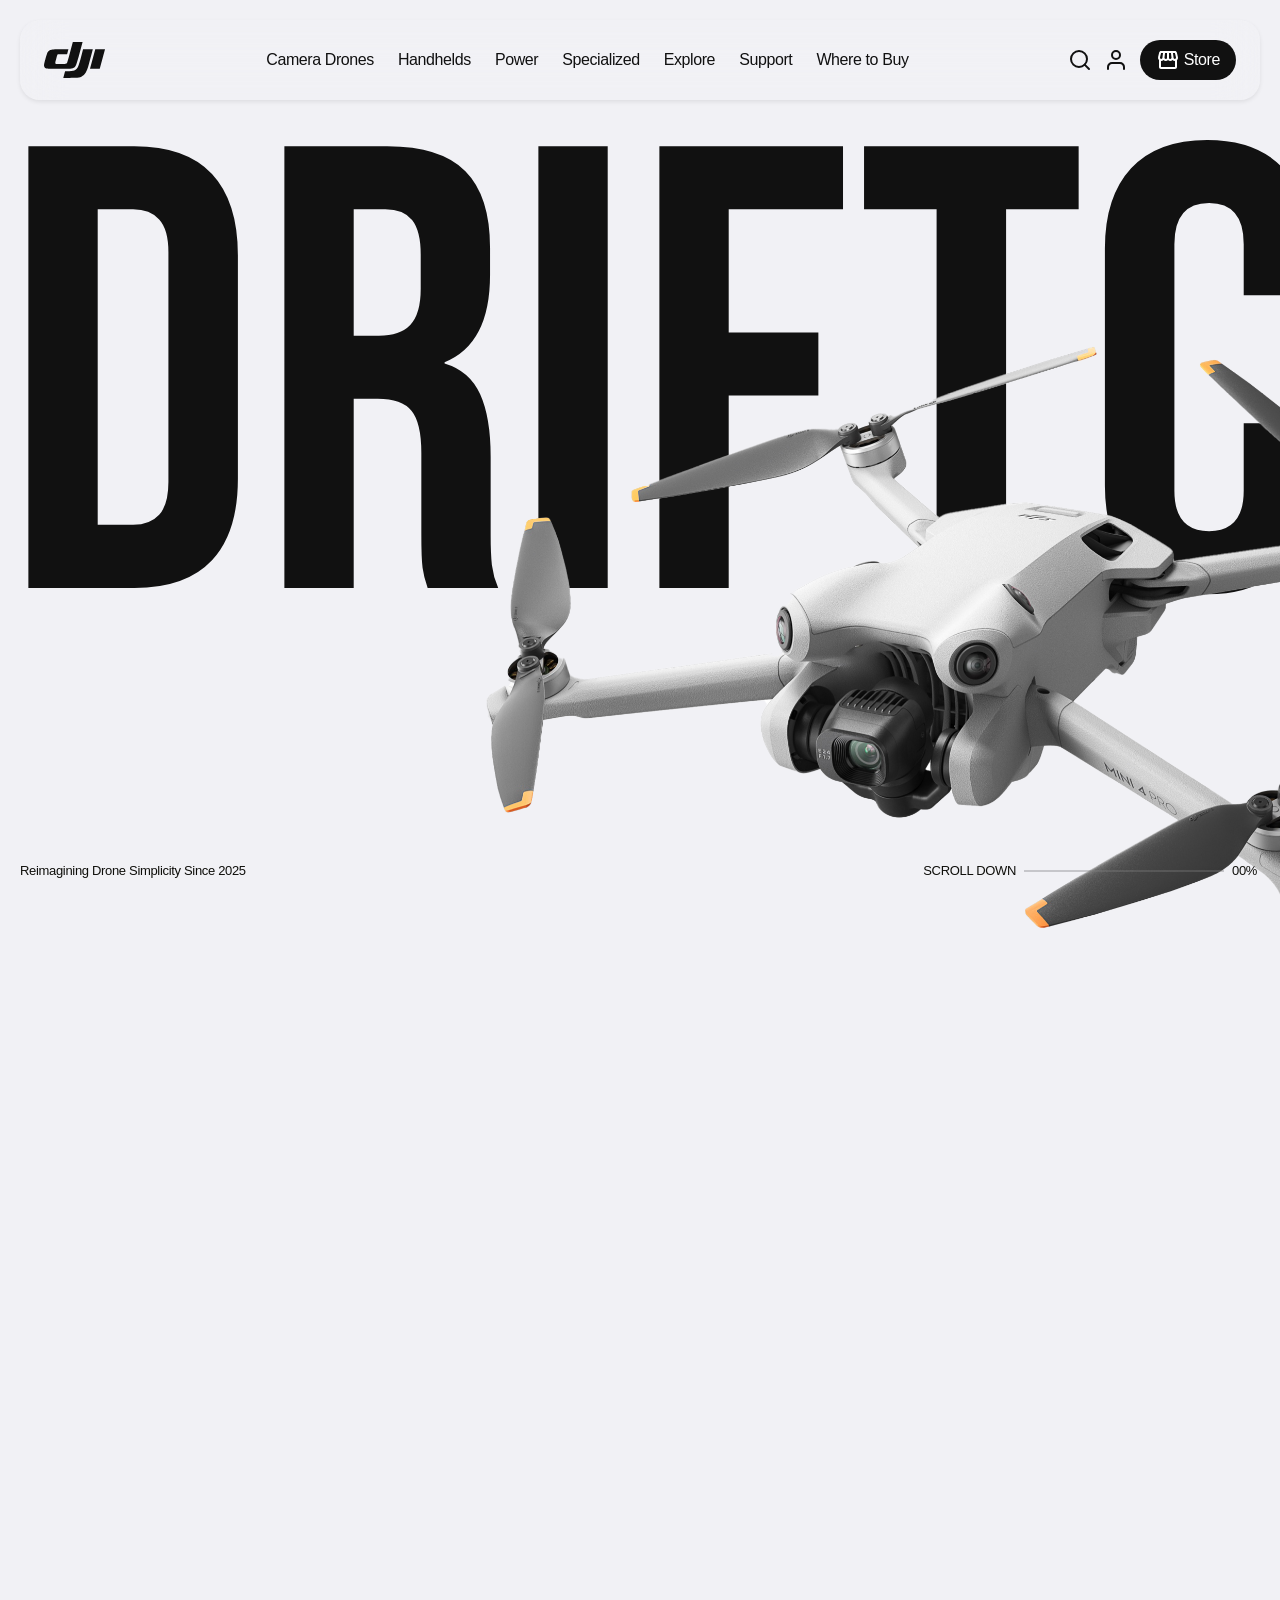
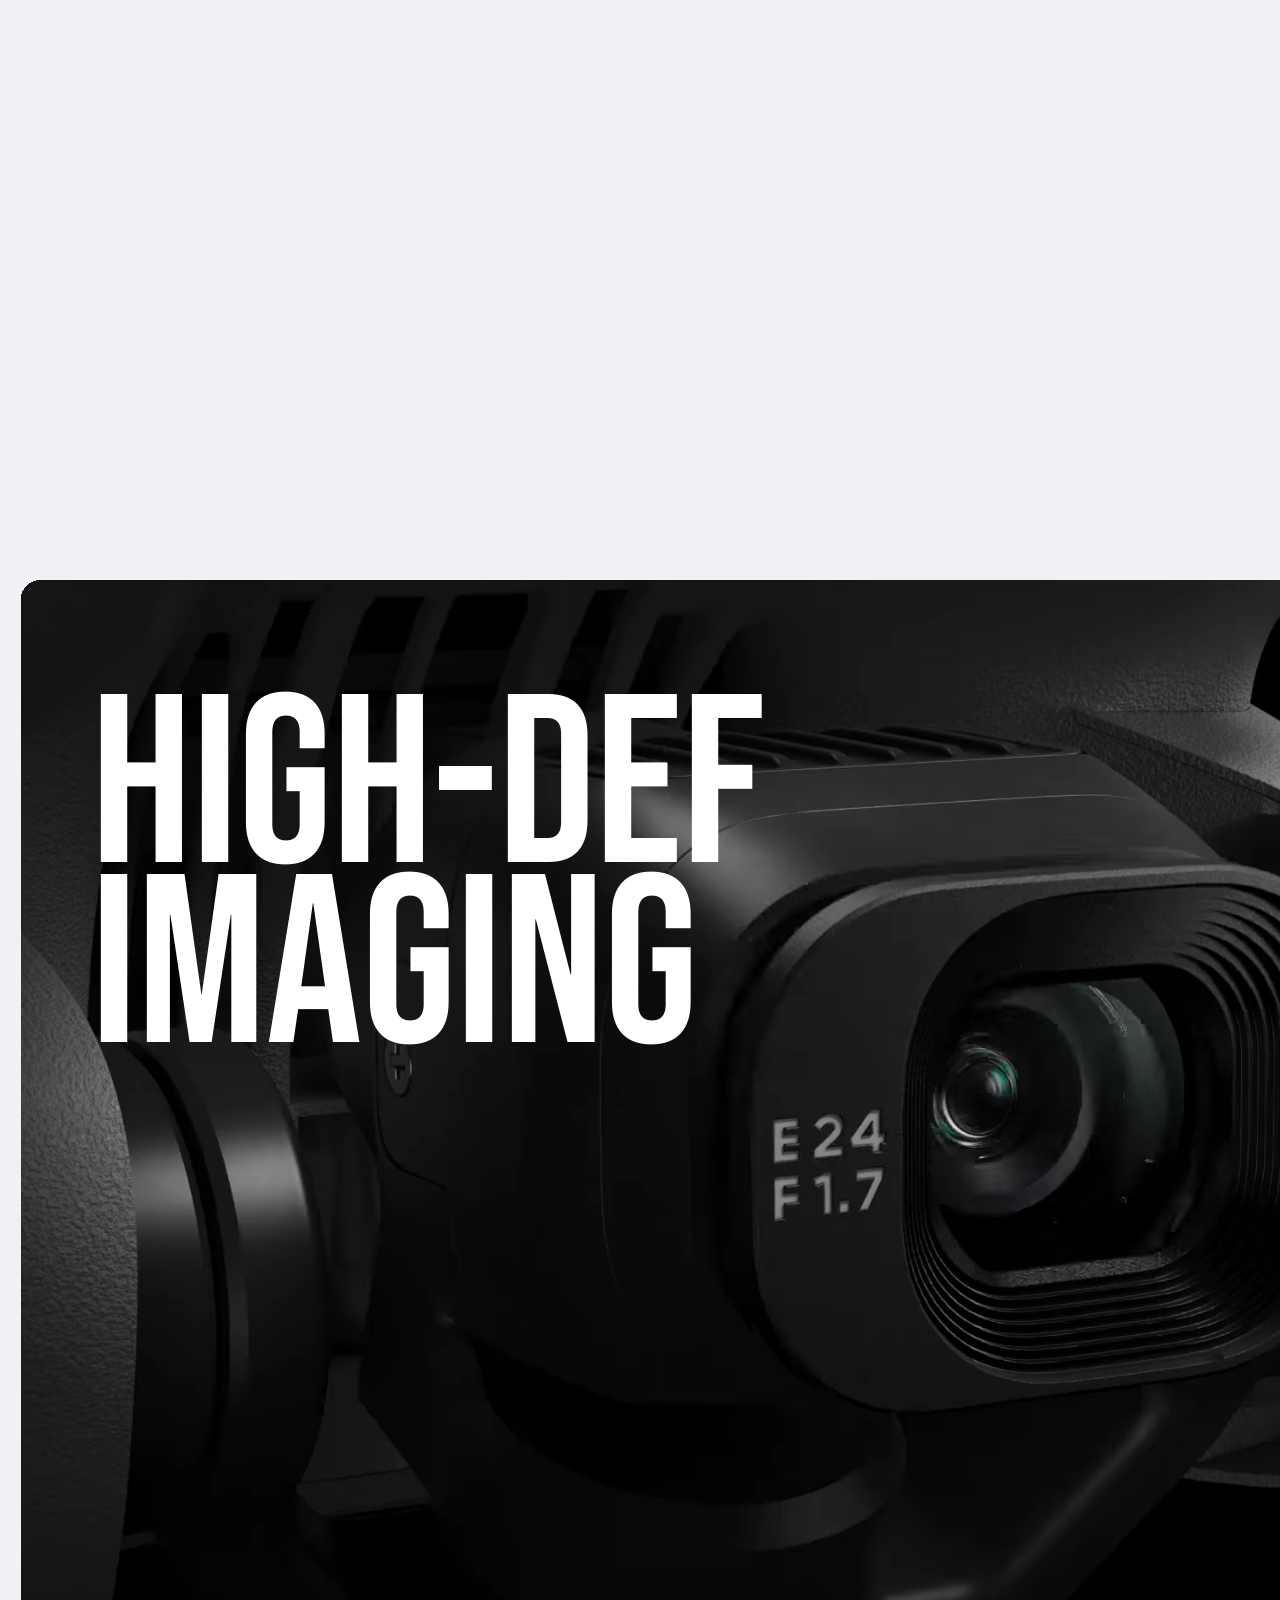
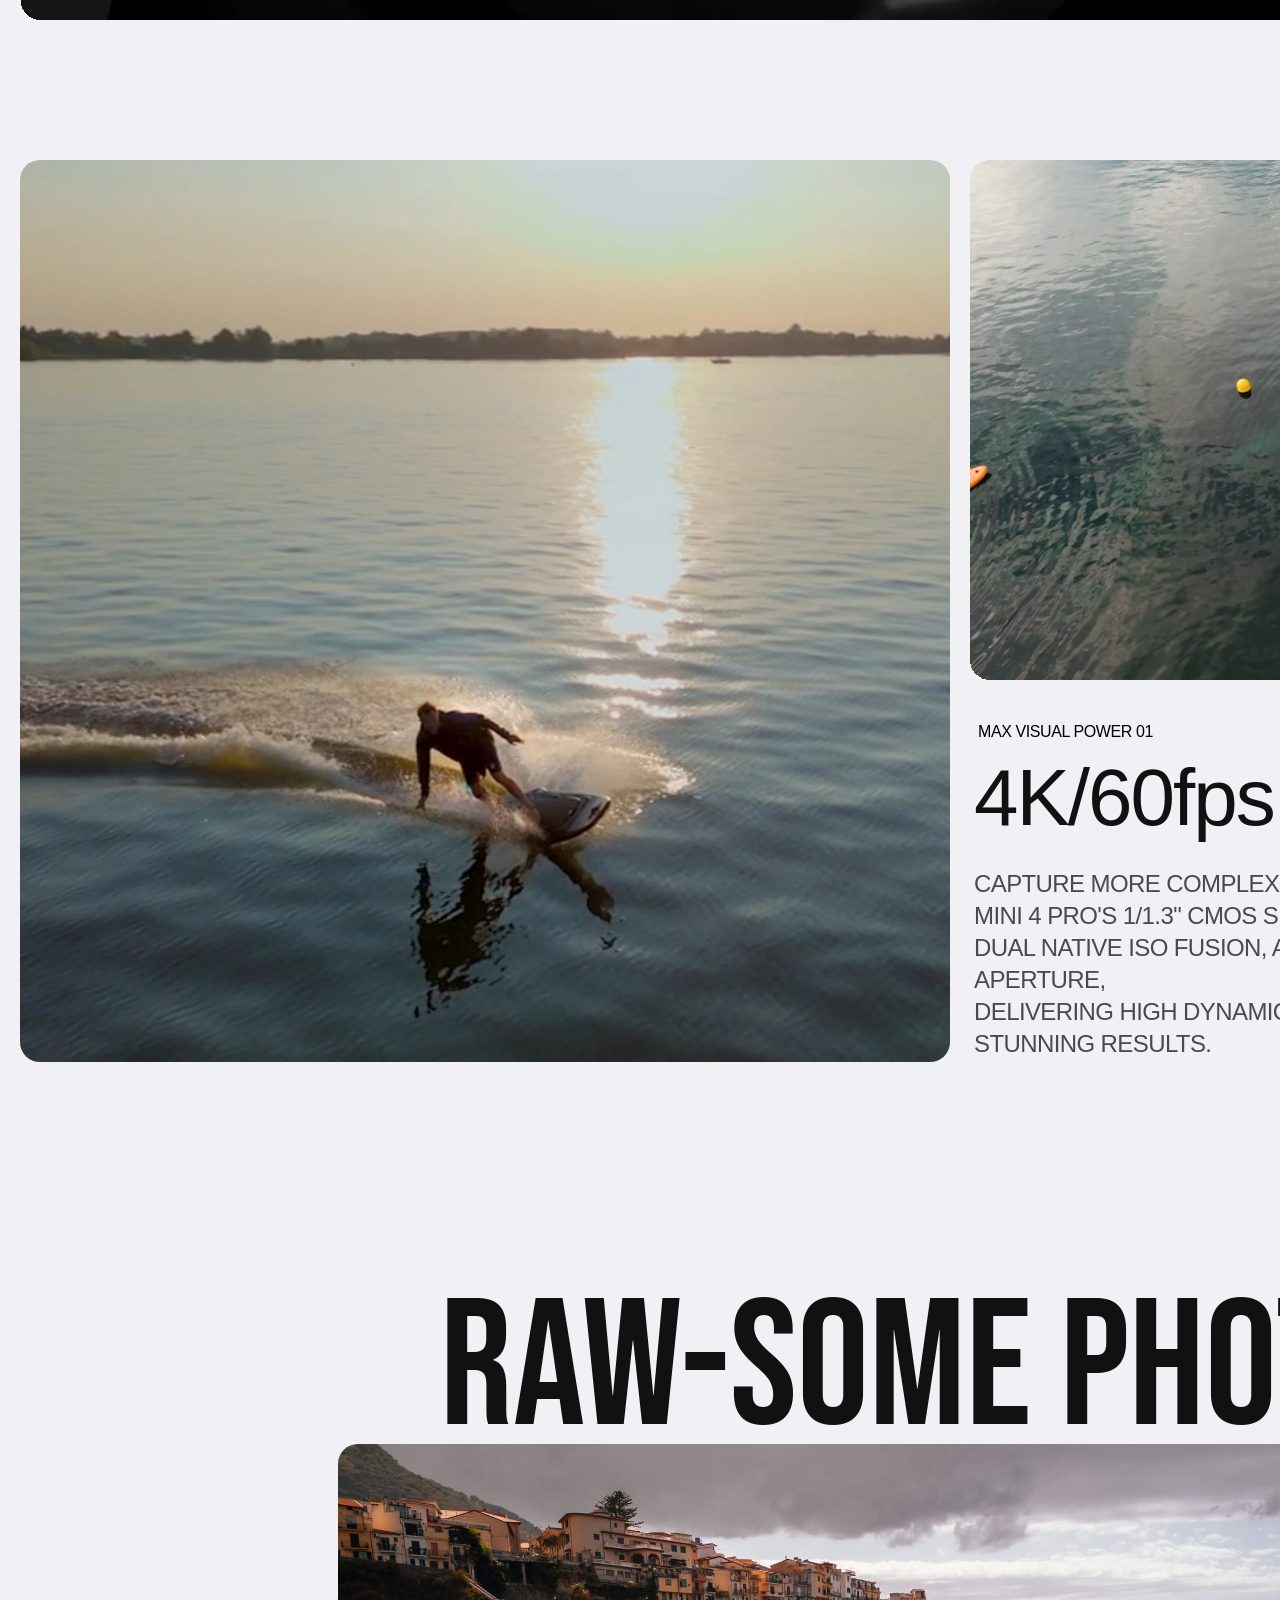
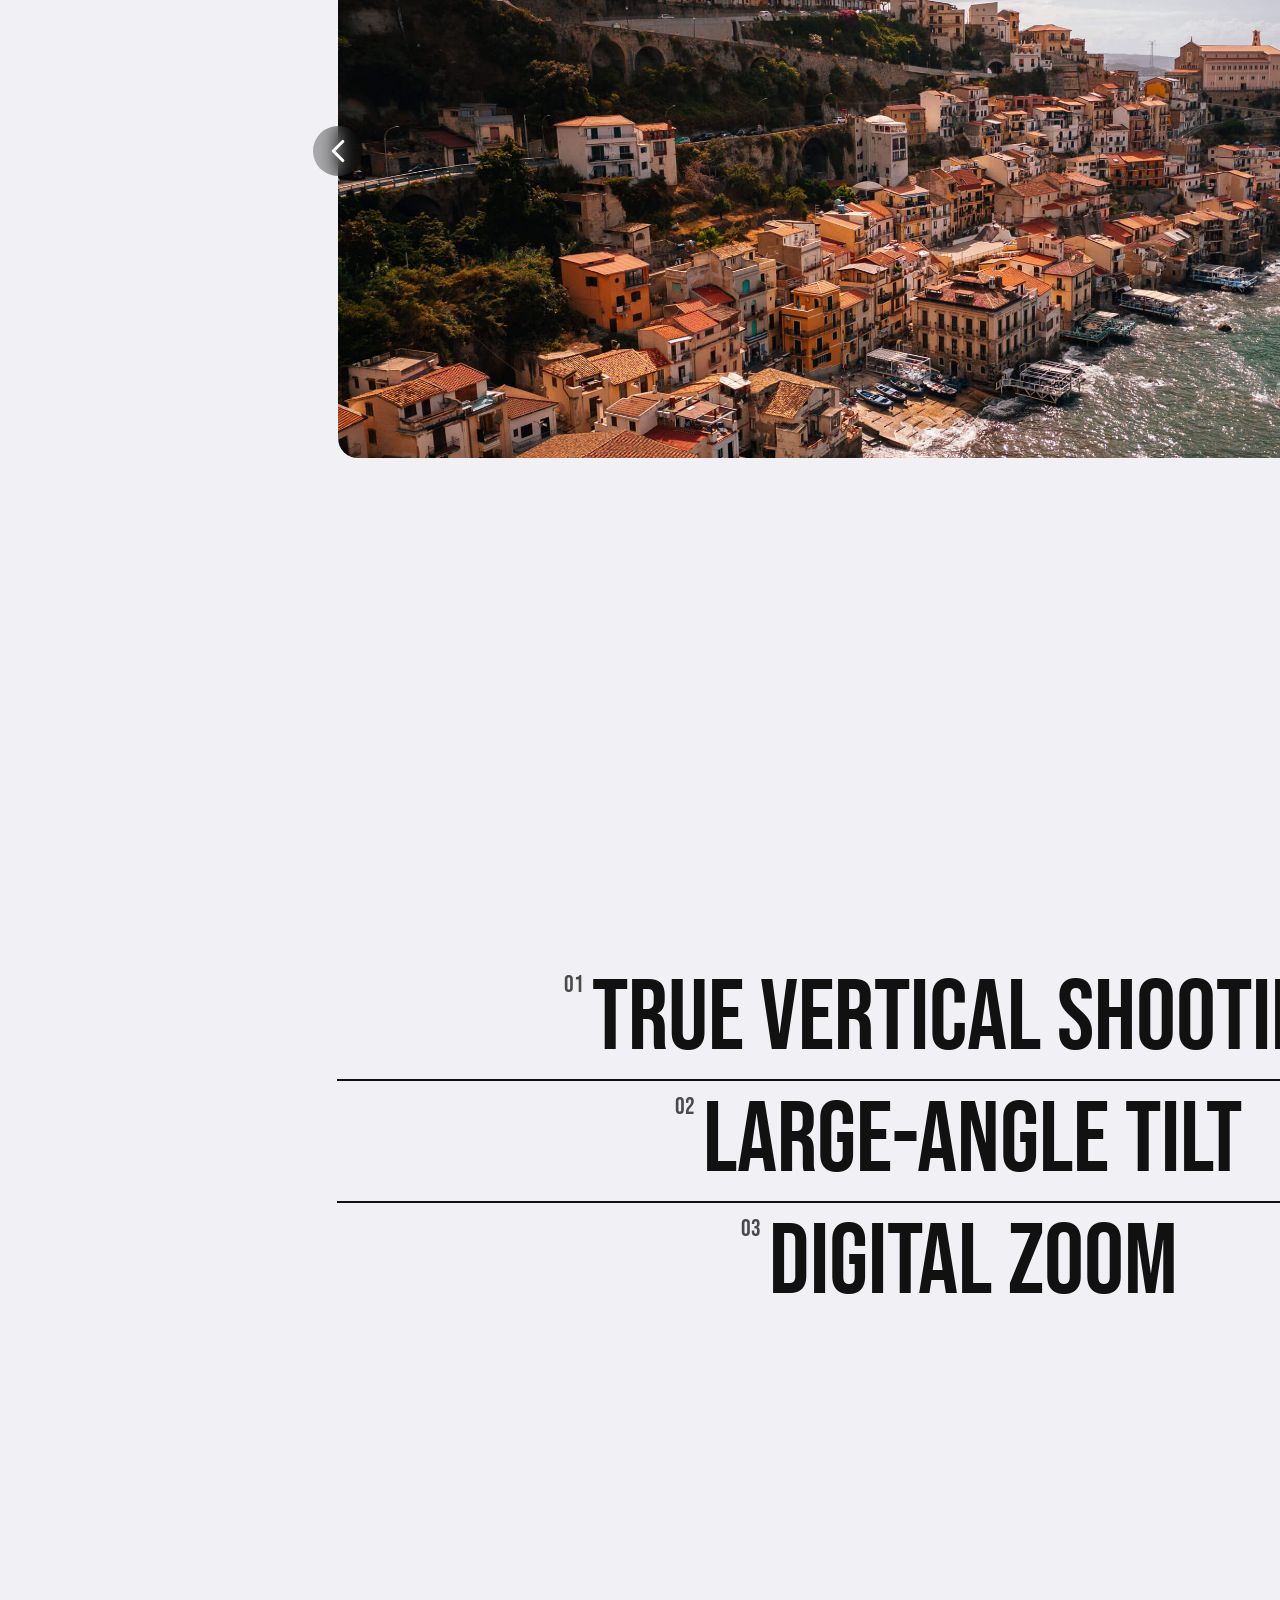
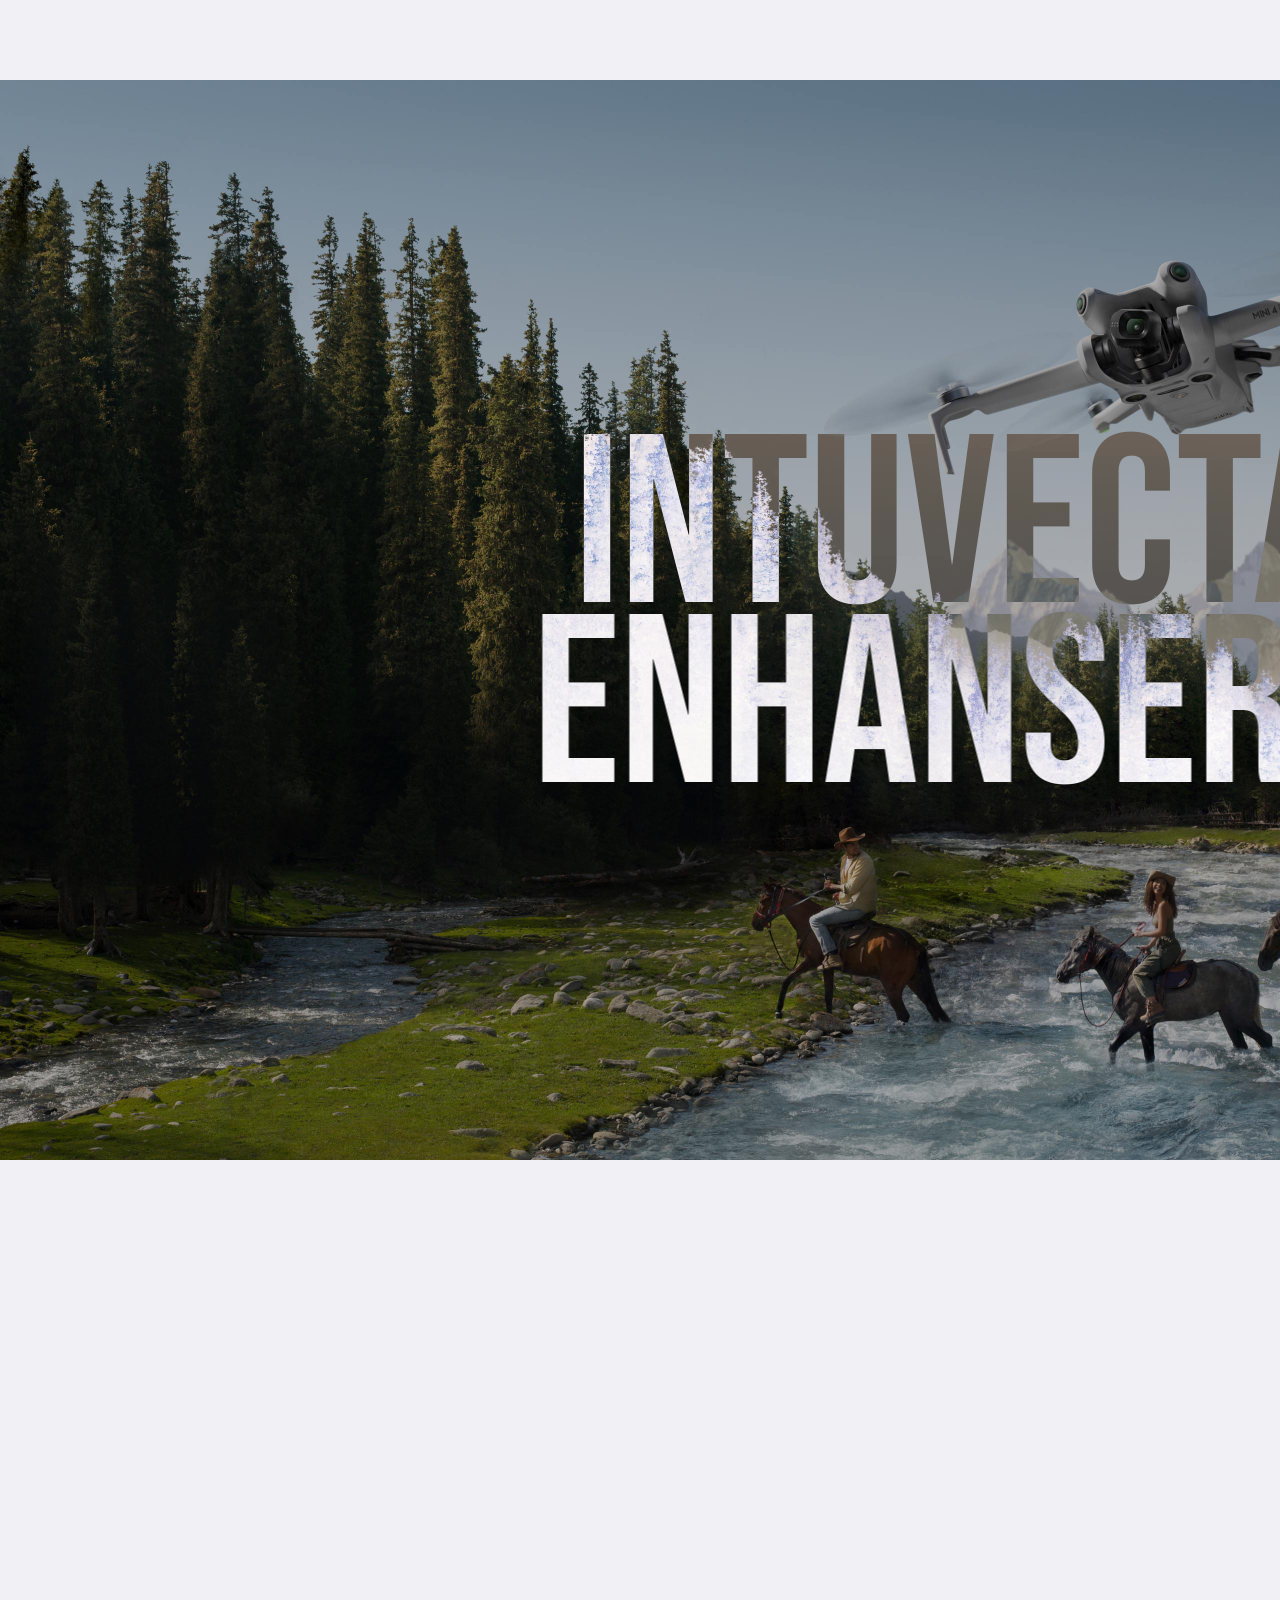
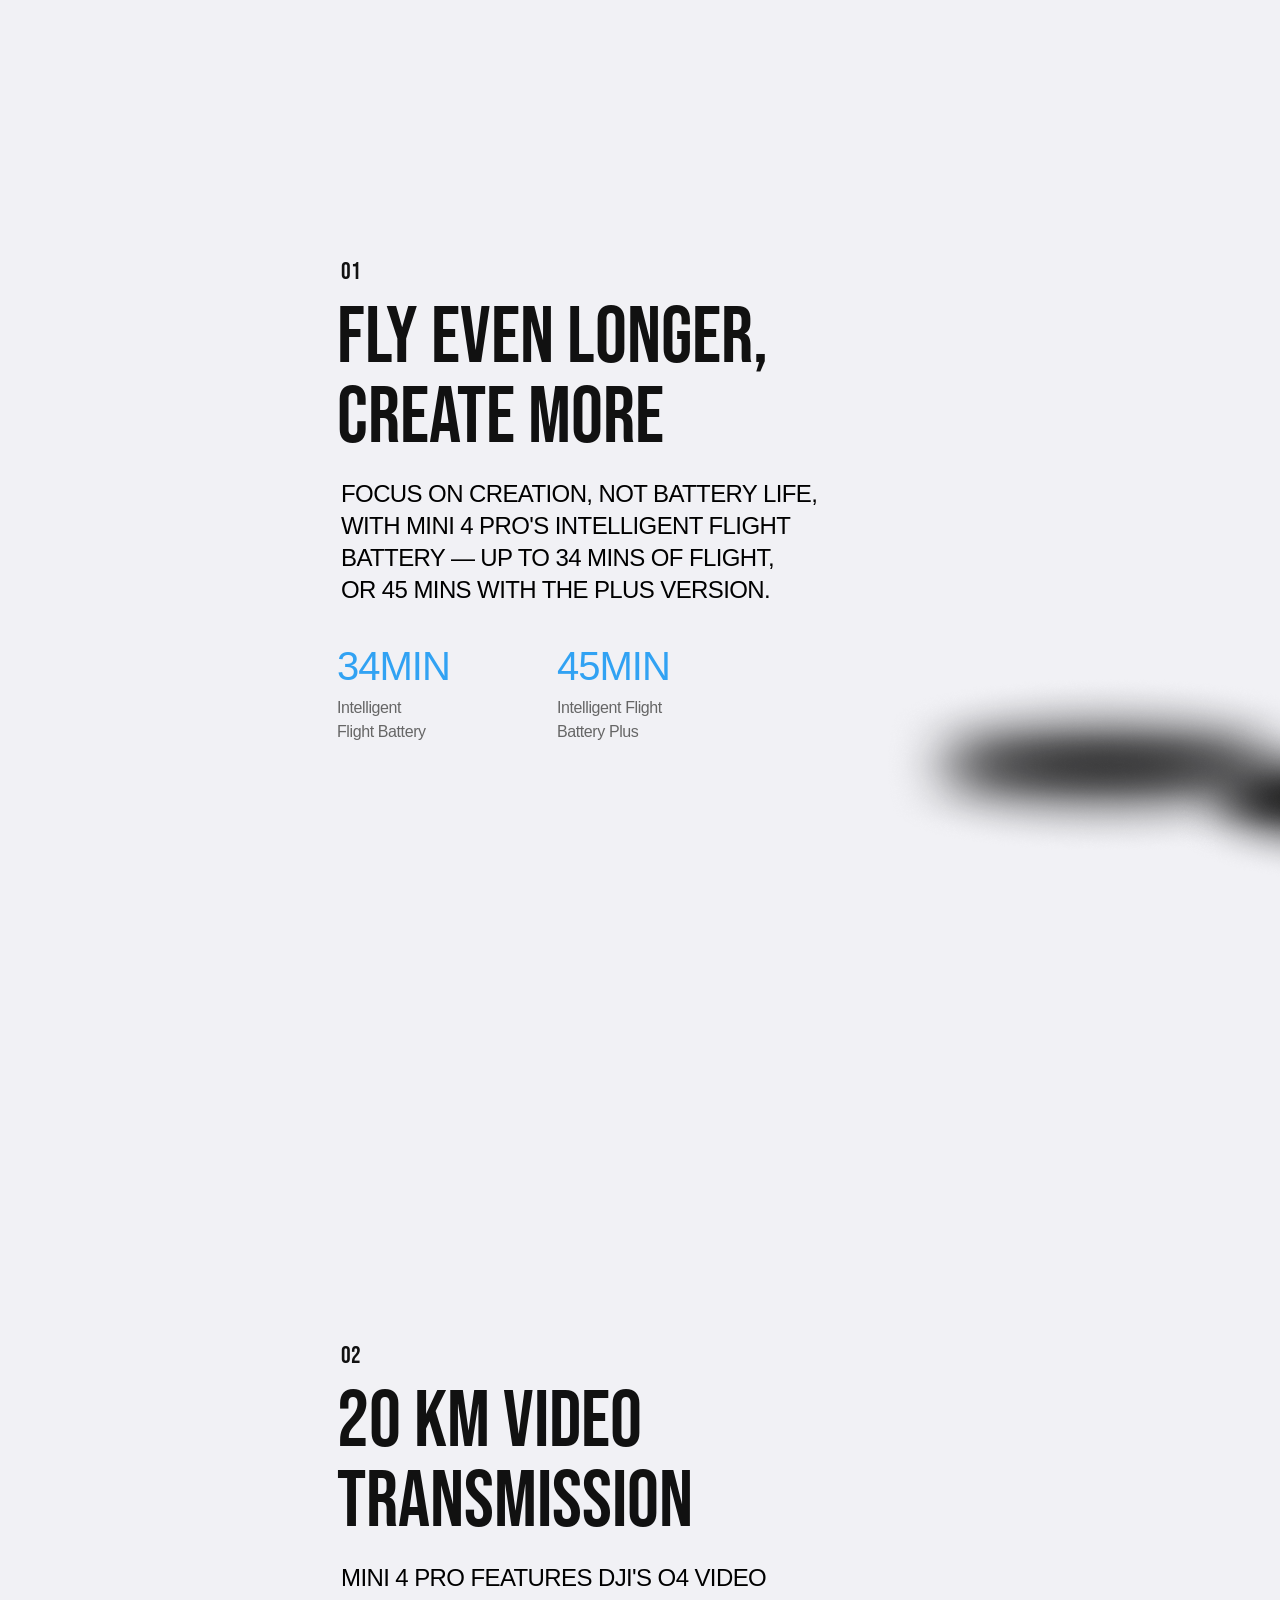
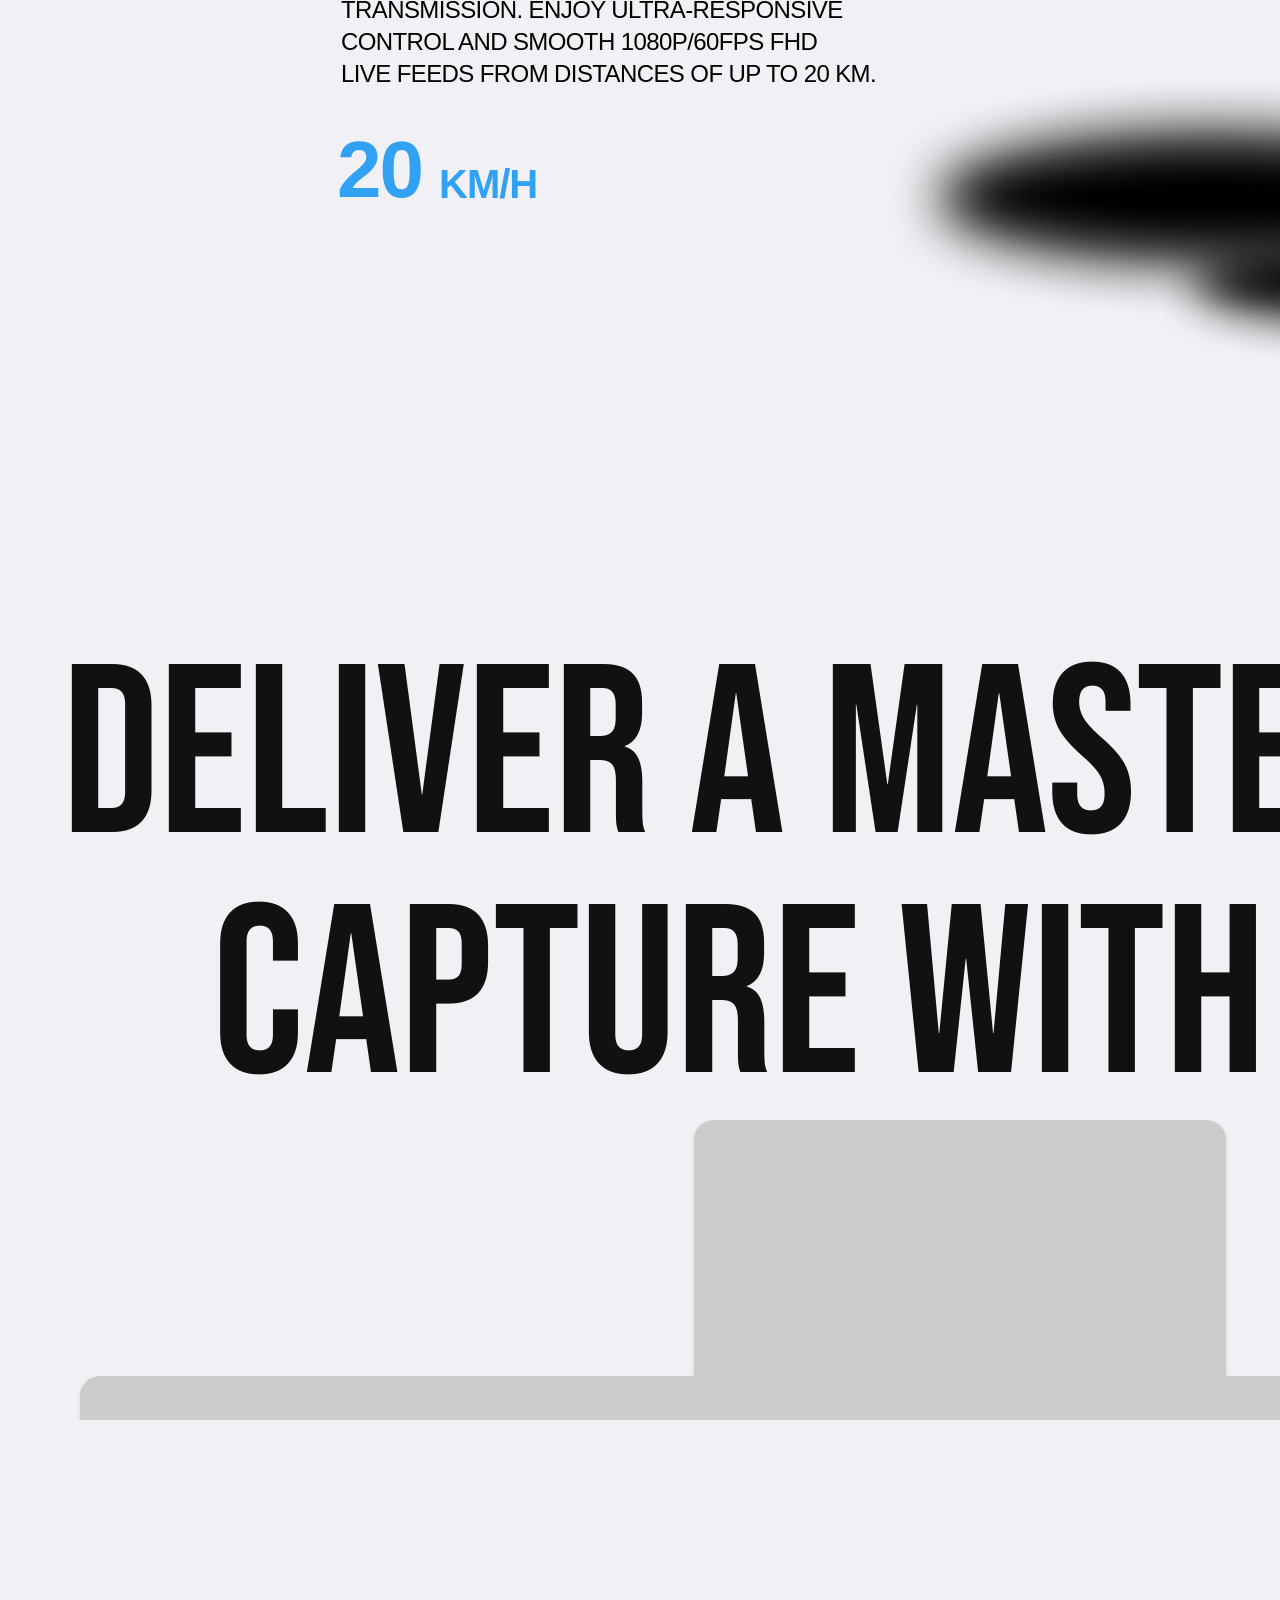
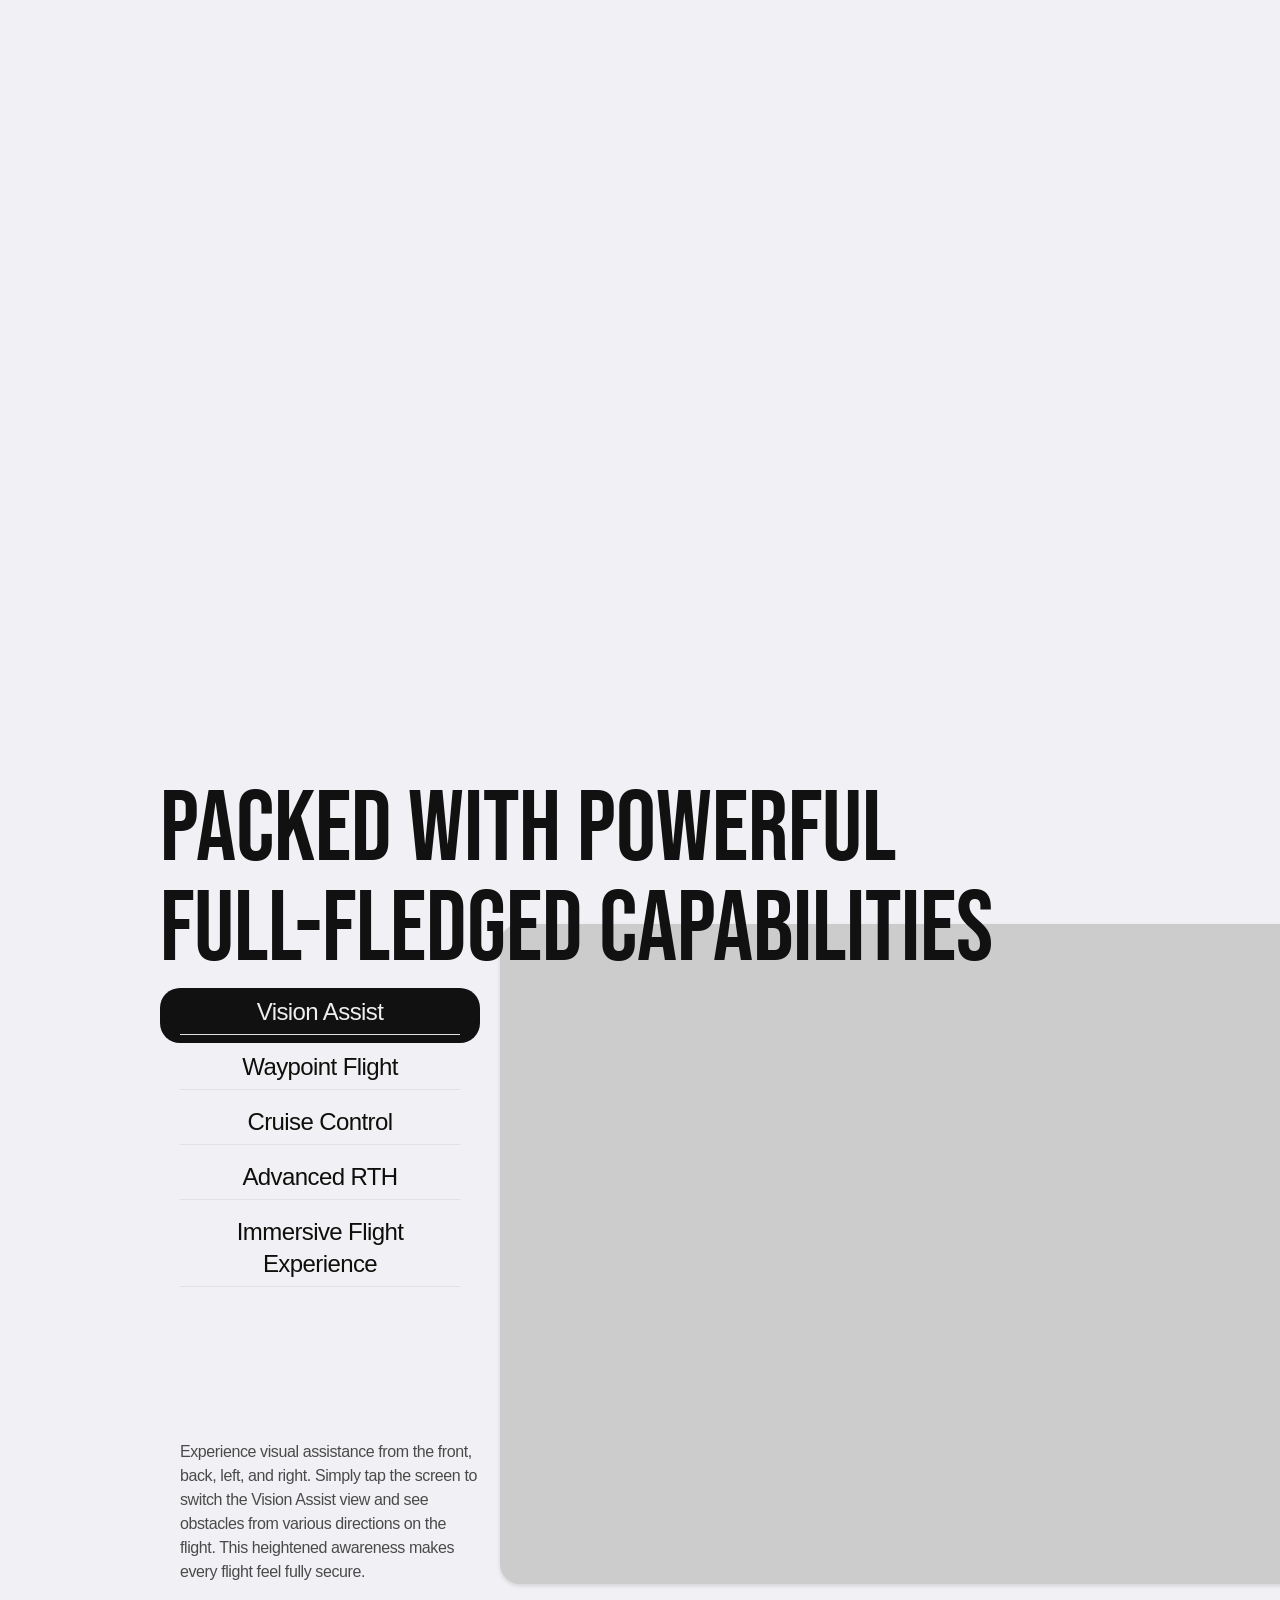
==== commit 82b42b9c: "Add files via upload" ====
--- a/index.html
+++ b/index.html
@@ -1924,24 +1924,9 @@
       white-space: nowrap;
       min-width: 28px;
     }
-
-    /* ── 반응형 Scale Wrapper ── */
-    #scale-wrap {
-      width: 1920px;
-      transform-origin: top left;
-      position: relative;
-    }
-    body { overflow-x: hidden; }
-
-    @media (max-width: 768px) {
-      .nav-links { display: none; }
-      .navbar { padding: 0 16px; }
-    }
   </style>
 </head>
 <body>
-
-<div id="scale-wrap">
 
 <!-- ── SECTION 1: HERO ── -->
 <section class="hero">
@@ -2548,8 +2533,6 @@
 
 
 
-</div><!-- /scale-wrap -->
-
 <!-- ── 드론 (fixed, 섹션1→섹션2 스크롤 애니메이션) ── -->
 <div class="main-drone" id="mainDrone">
   <img src="assets/images/drone-hero.png" alt="DriftCam Drone">
@@ -2585,19 +2568,17 @@
   }
 
   function updateDrone() {
-    const scale = Math.min(1, window.innerWidth / 1920);
-    const scrollY = window.scrollY / scale;
-    const maxScroll = Math.max(1, document.documentElement.scrollHeight - window.innerHeight) / scale;
+    const scrollY = window.scrollY;
+    const maxScroll = Math.max(1, document.documentElement.scrollHeight - window.innerHeight);
     const animEnd = Math.min(SECTION1_H, maxScroll);
     const offset = getOffset();
 
     const t = Math.min(1, scrollY / animEnd);
     const top = t < 1 ? (S2_TOP - animEnd) * t : S2_TOP - scrollY;
-    // scale-wrap 적용 시 fixed 요소는 실제 화면 픽셀 기준으로 위치 설정
     const left = offset + S2_LEFT;
 
-    mainDrone.style.top  = (top * scale) + 'px';
-    mainDrone.style.left = (left * scale) + 'px';
+    mainDrone.style.top  = top + 'px';
+    mainDrone.style.left = left + 'px';
 
     if (t >= 1 && !sec2Revealed) {
       sec2Revealed = true;
@@ -2951,38 +2932,6 @@
     featRows.forEach(r => r.classList.remove('expanded'));
     featList.classList.remove('has-hover');
   });
-
-  // ── 반응형 스케일 ──
-  (function() {
-    var wrap = document.getElementById('scale-wrap');
-    if (!wrap) return;
-
-    function getScale() {
-      return Math.min(1, window.innerWidth / 1920);
-    }
-
-    function applyScale() {
-      var scale = getScale();
-      wrap.style.transform = 'scale(' + scale + ')';
-      document.body.style.height = wrap.offsetHeight * scale + 'px';
-
-      var drone = document.querySelector('.main-drone');
-      if (drone) {
-        drone.style.left = (340 * scale) + 'px';
-        drone.style.width = (1320 * scale) + 'px';
-        drone.style.height = (1320 * scale) + 'px';
-      }
-
-      var si = document.querySelector('.scroll-indicator');
-      if (si) {
-        si.style.bottom = (40 * scale) + 'px';
-        si.style.right = (40 * scale) + 'px';
-      }
-    }
-
-    applyScale();
-    window.addEventListener('resize', applyScale);
-  })();
 </script>
 
 </body>
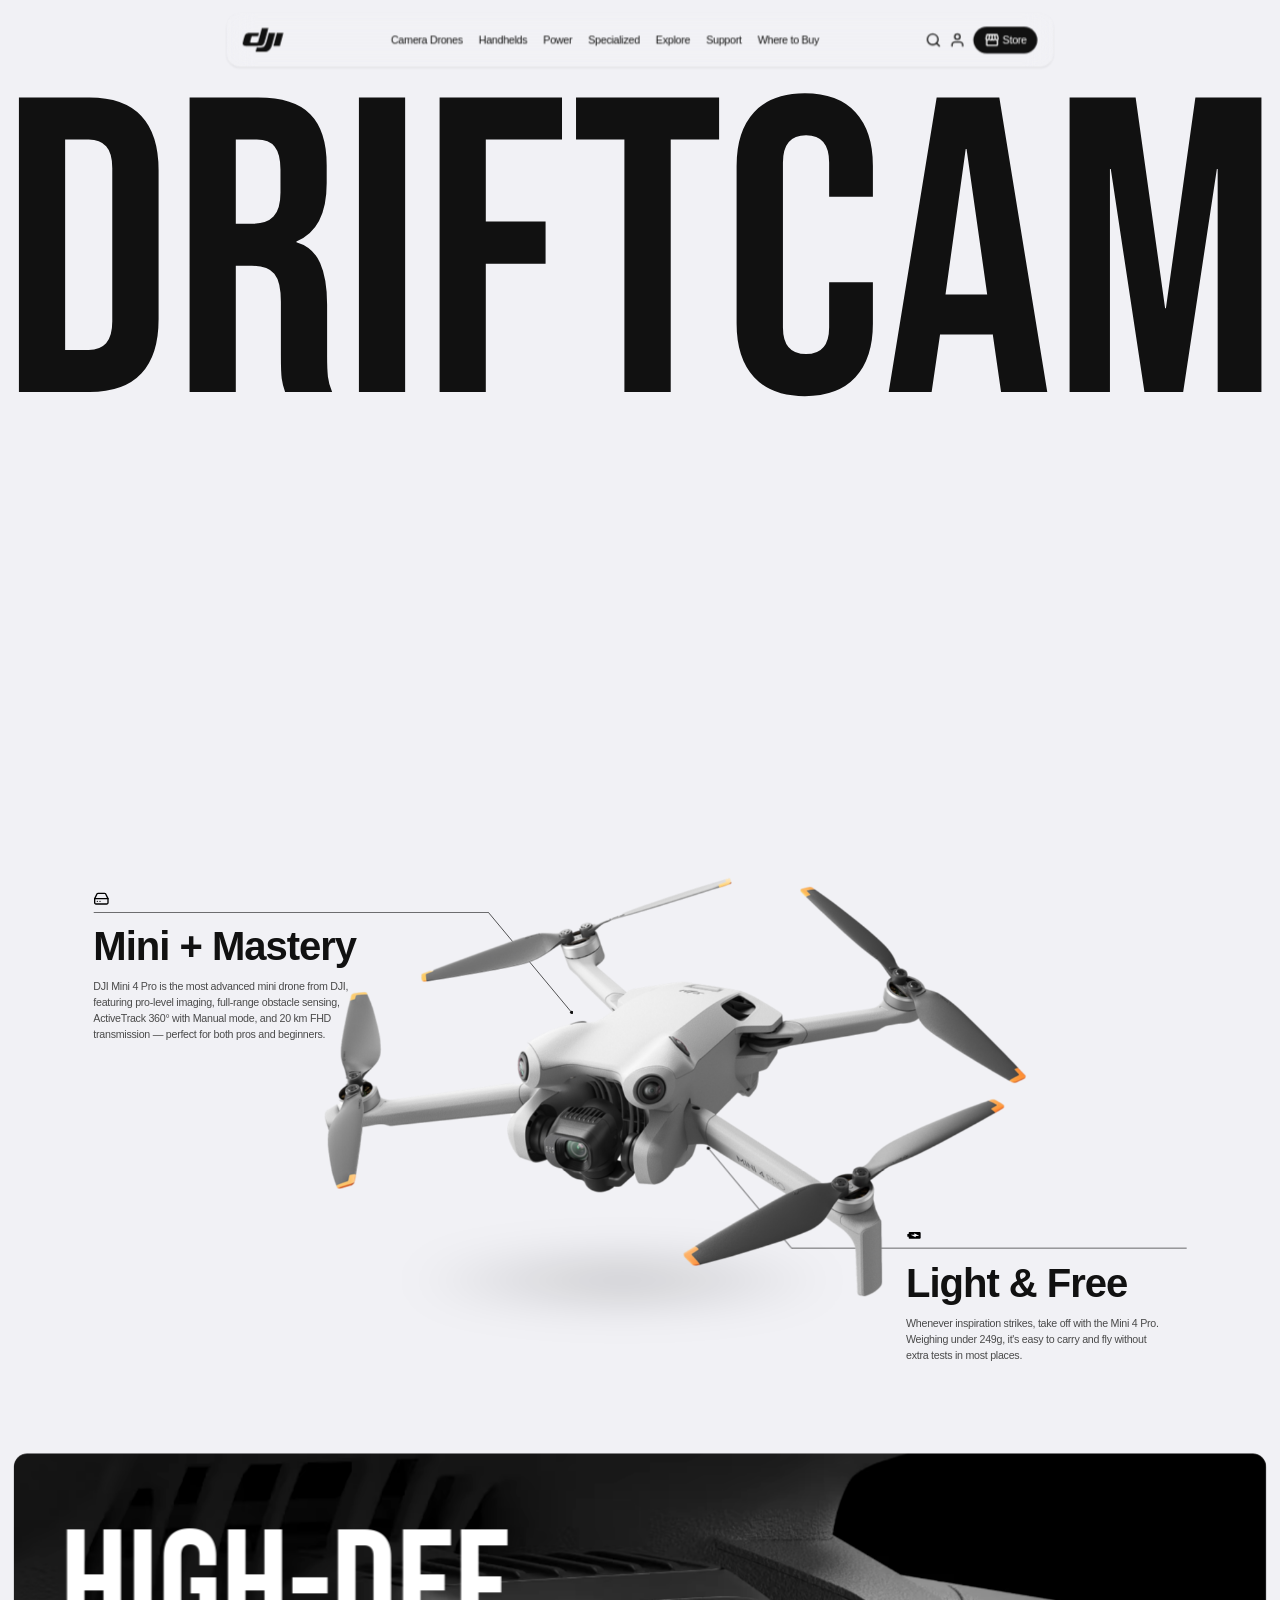
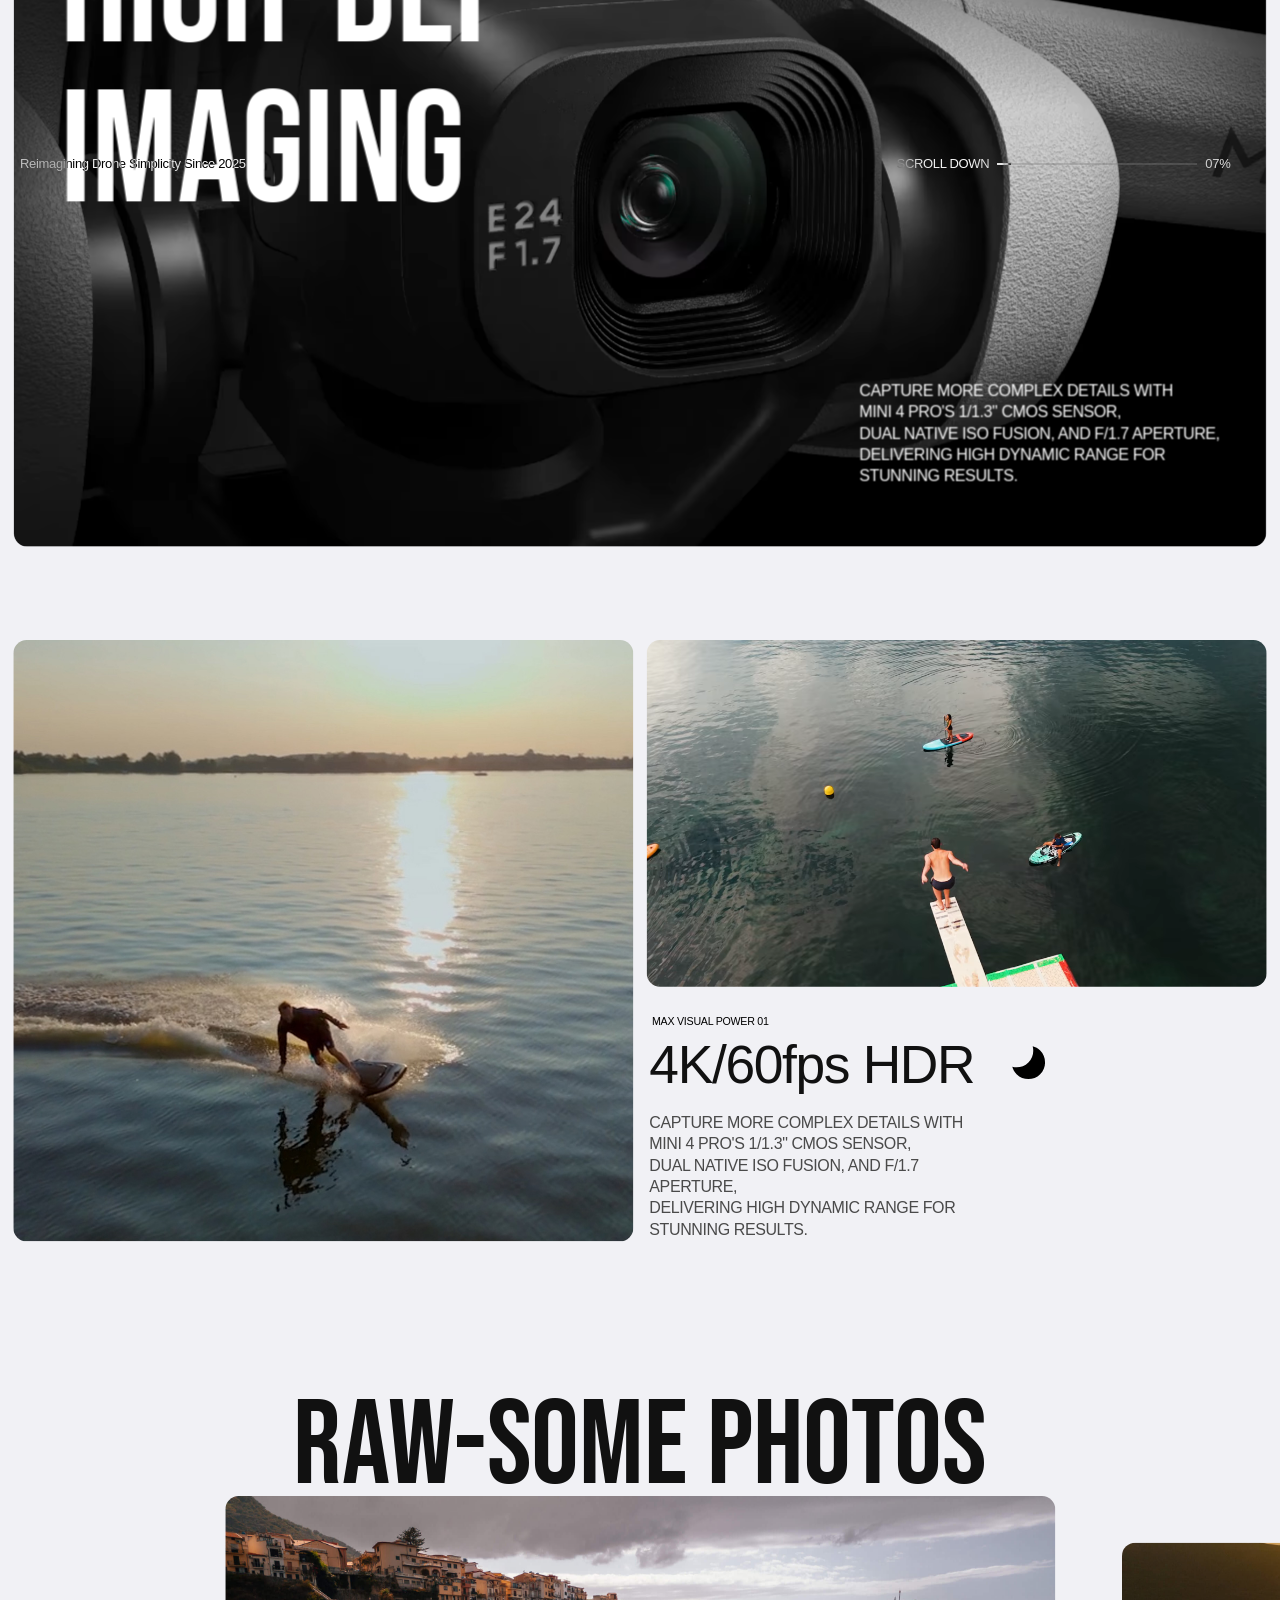
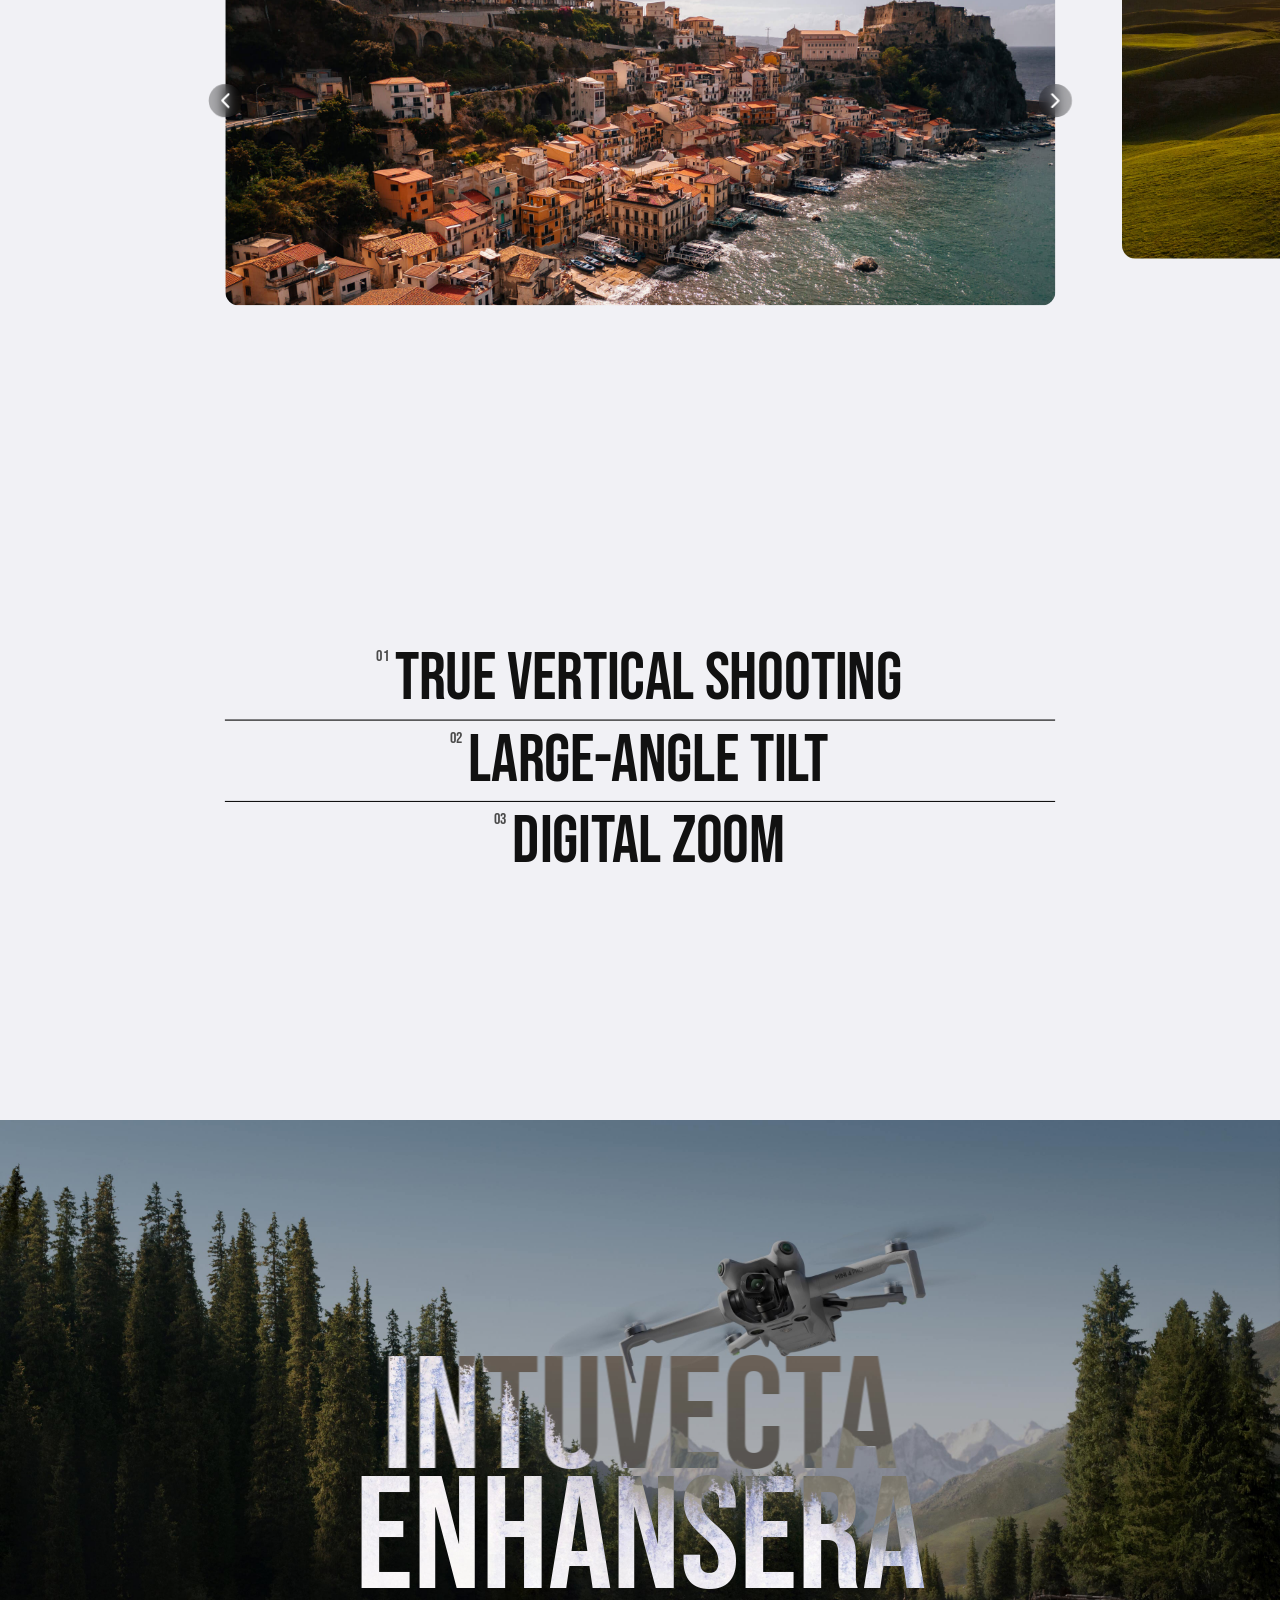
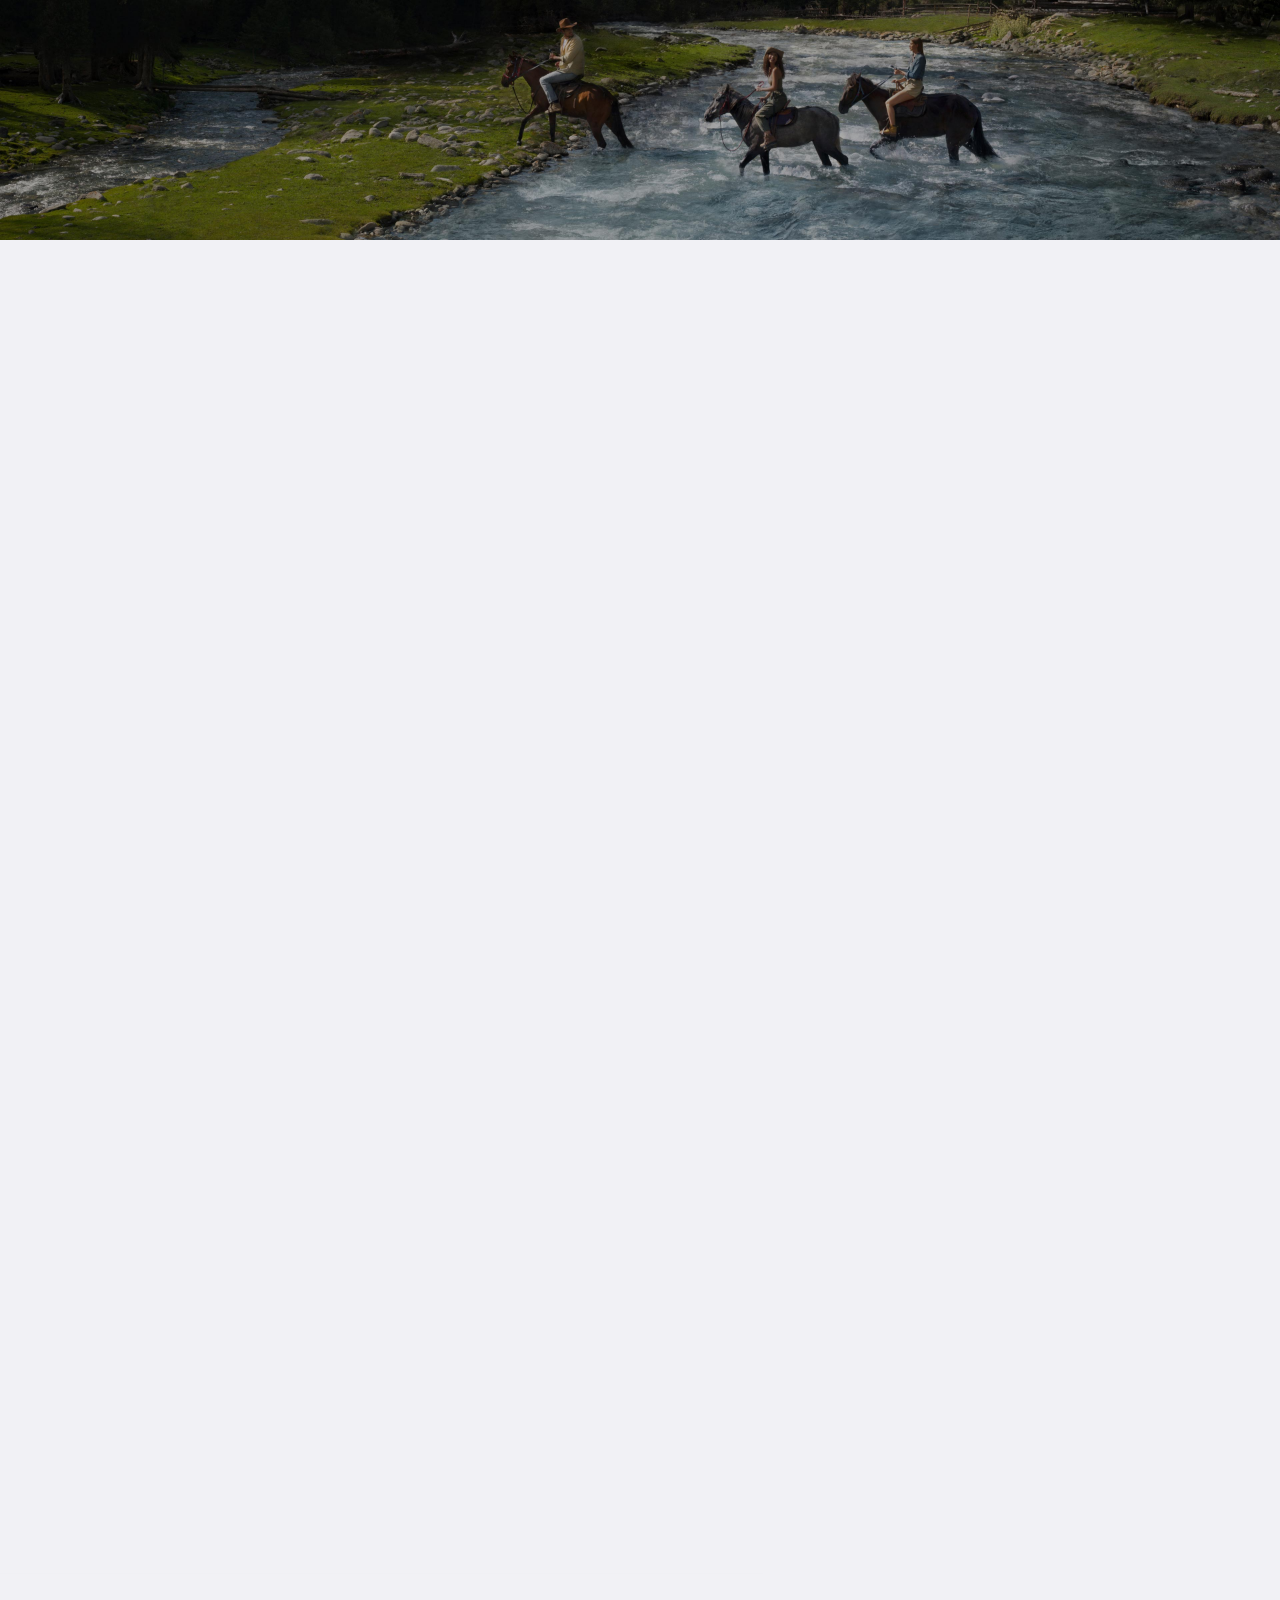
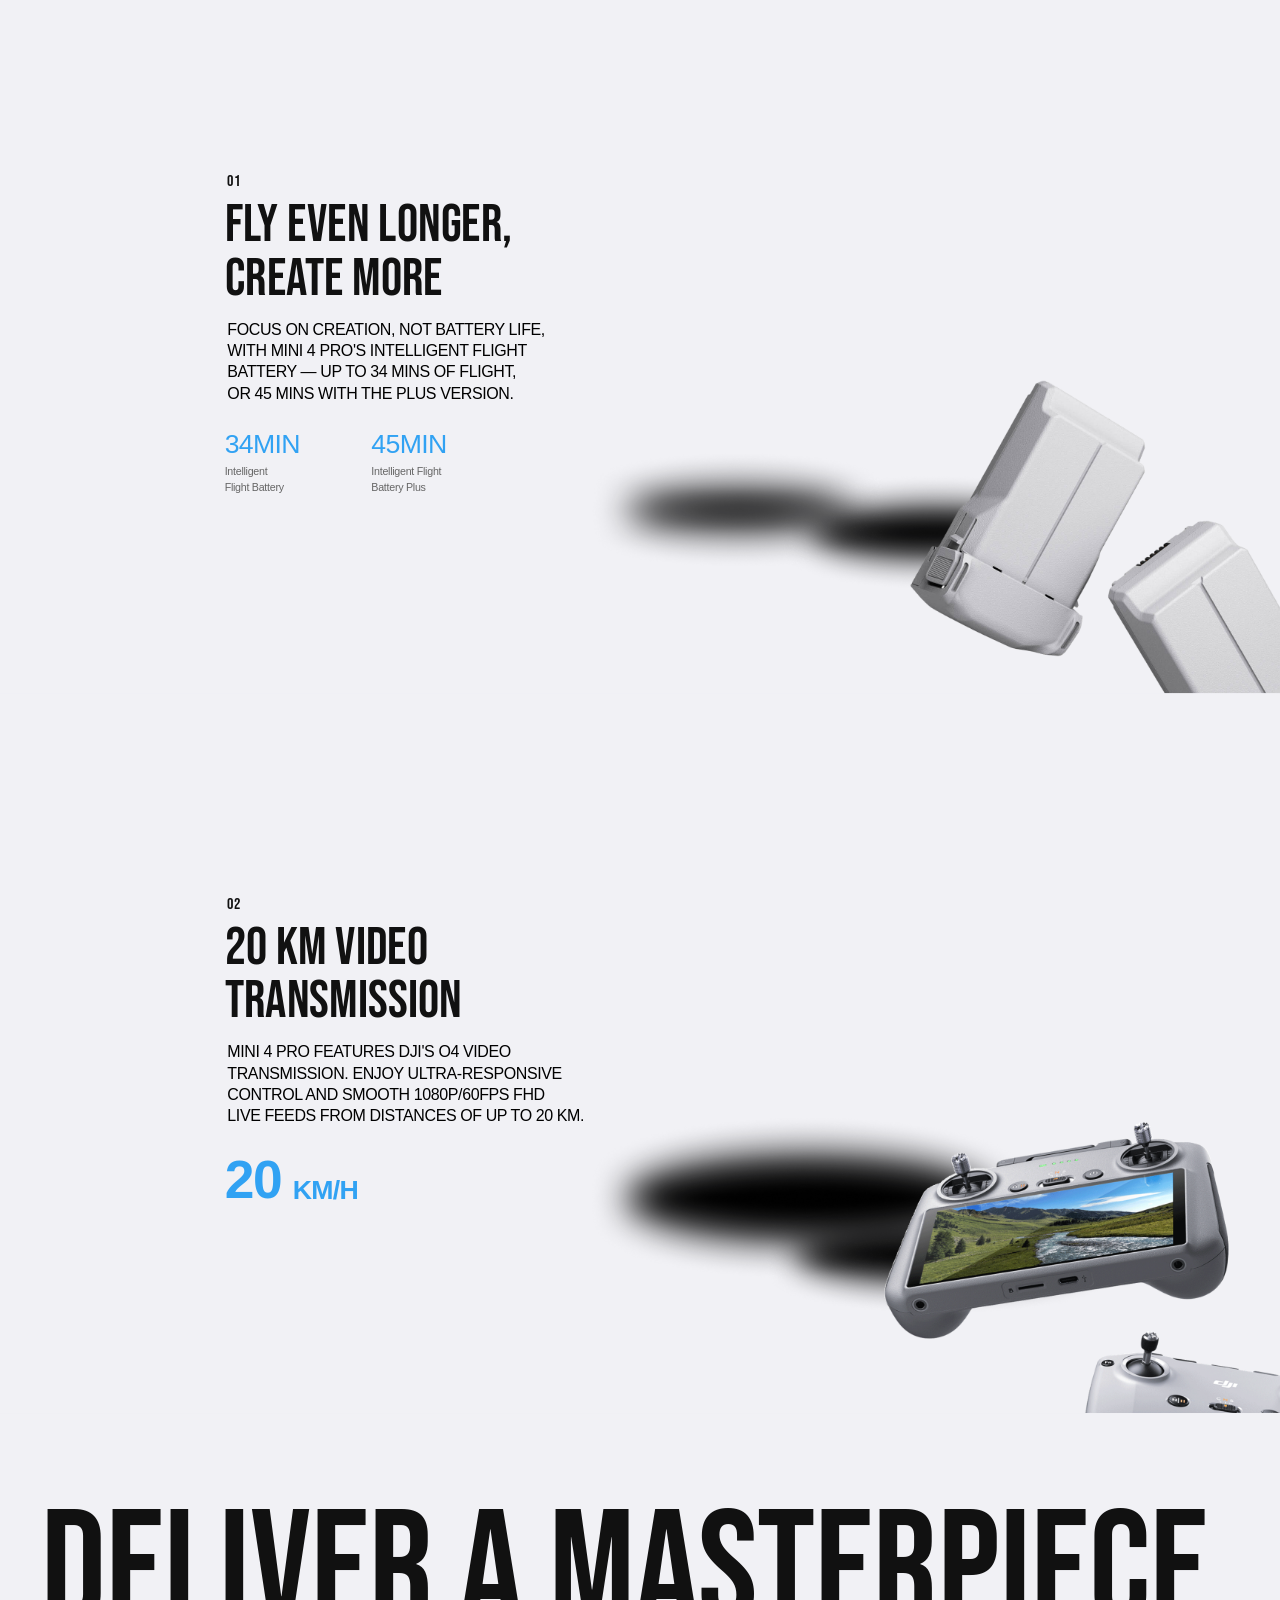
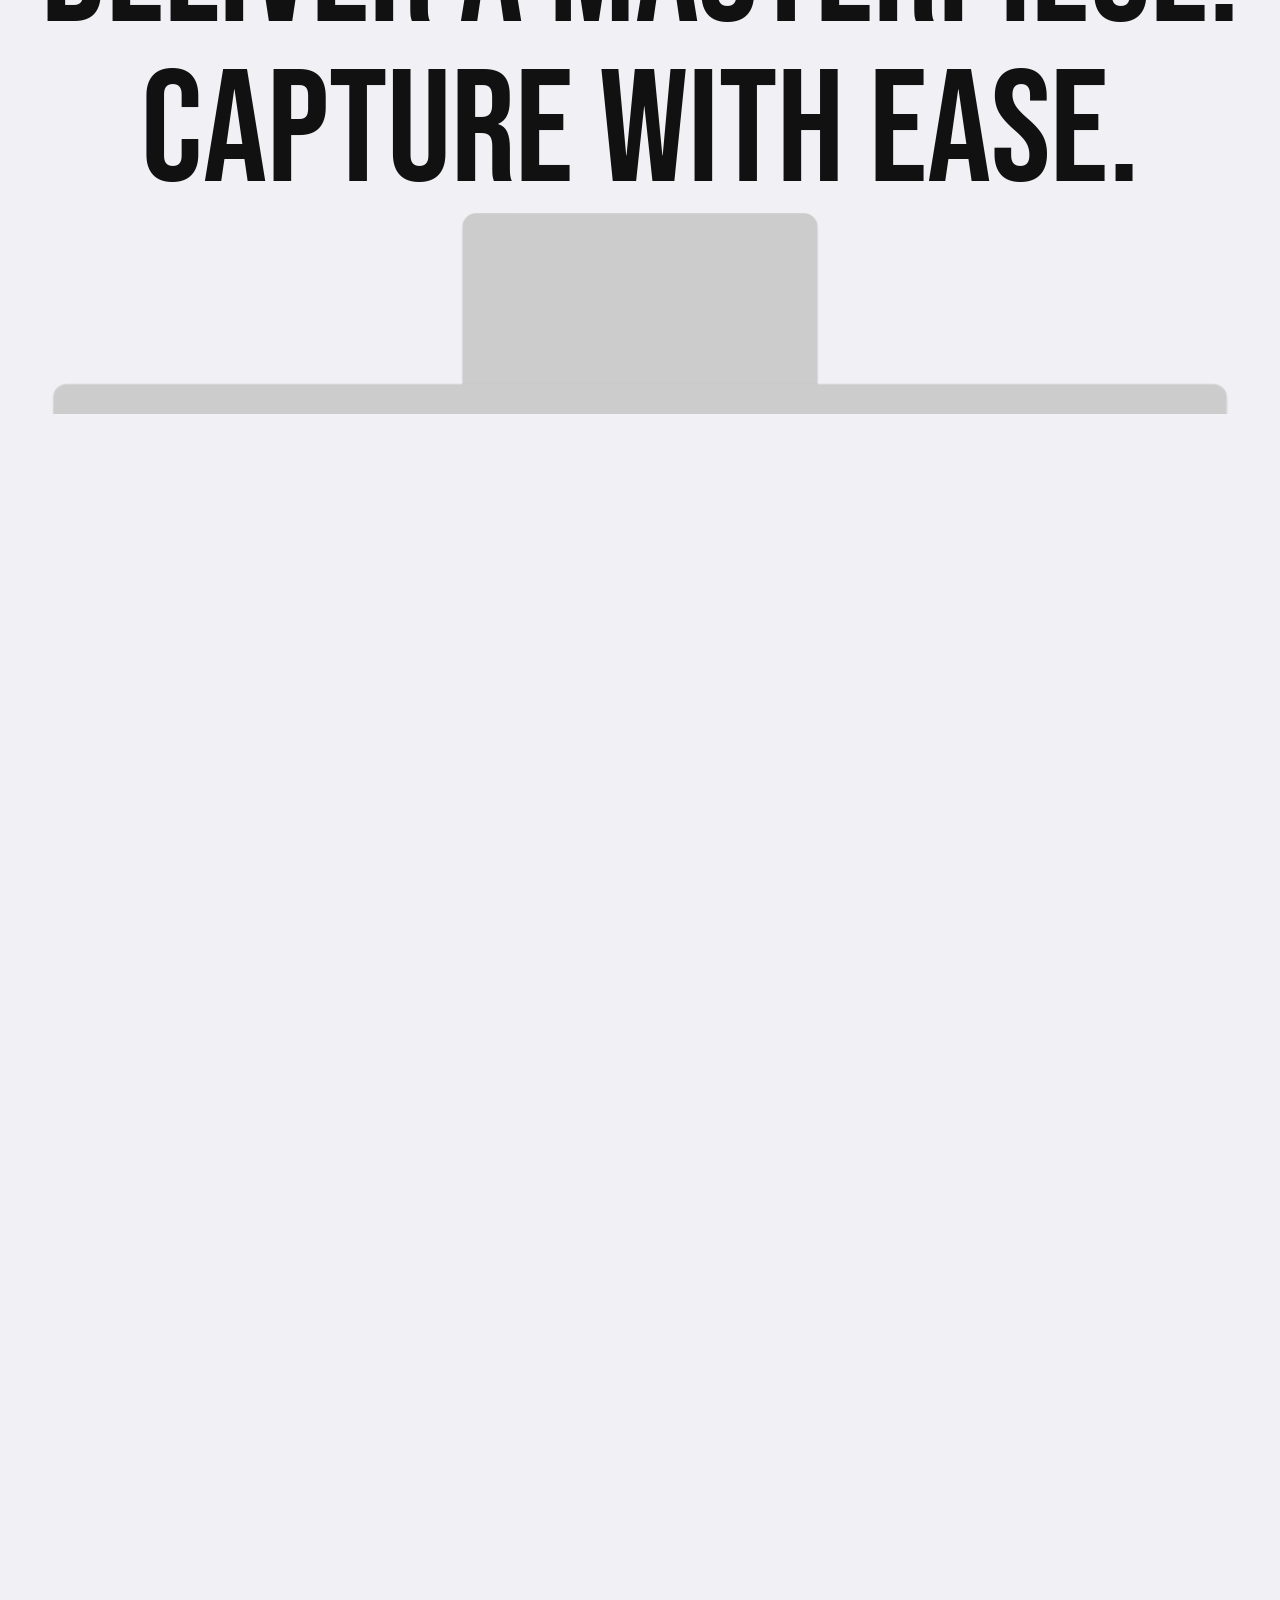
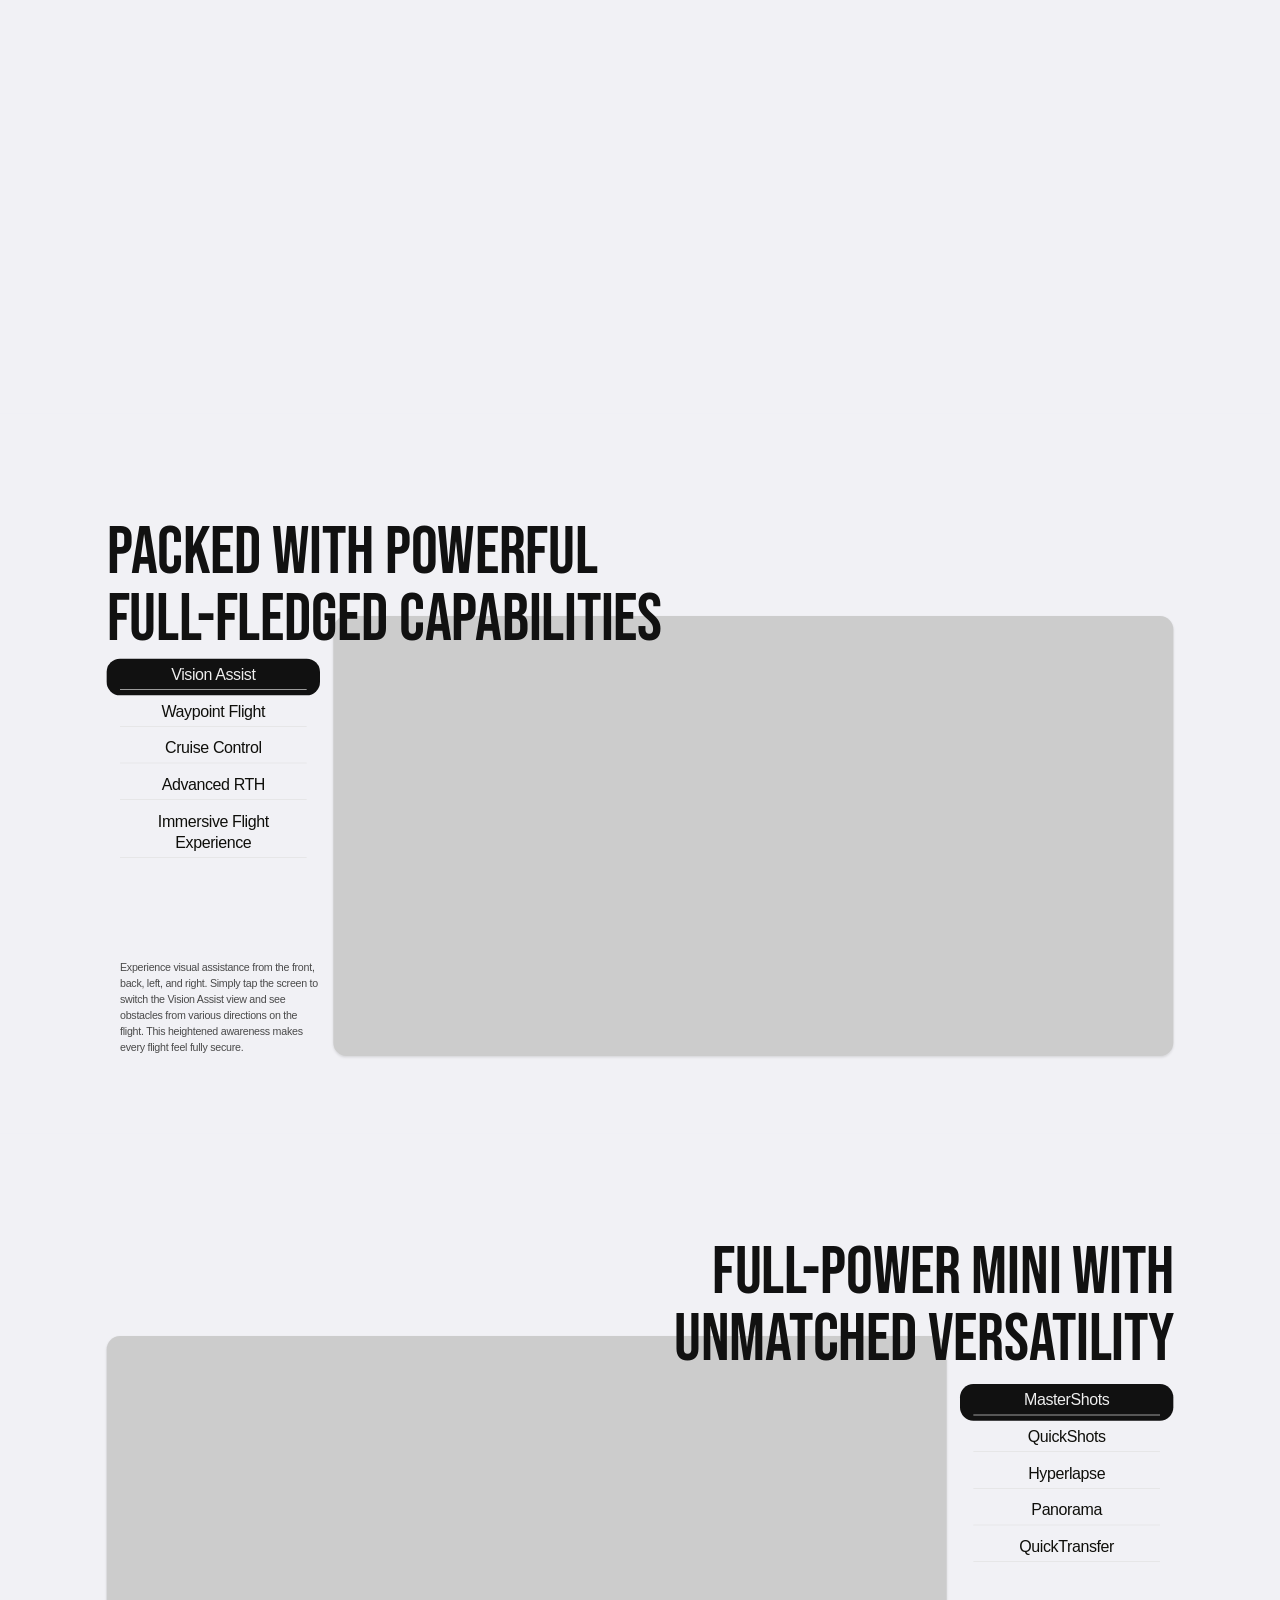
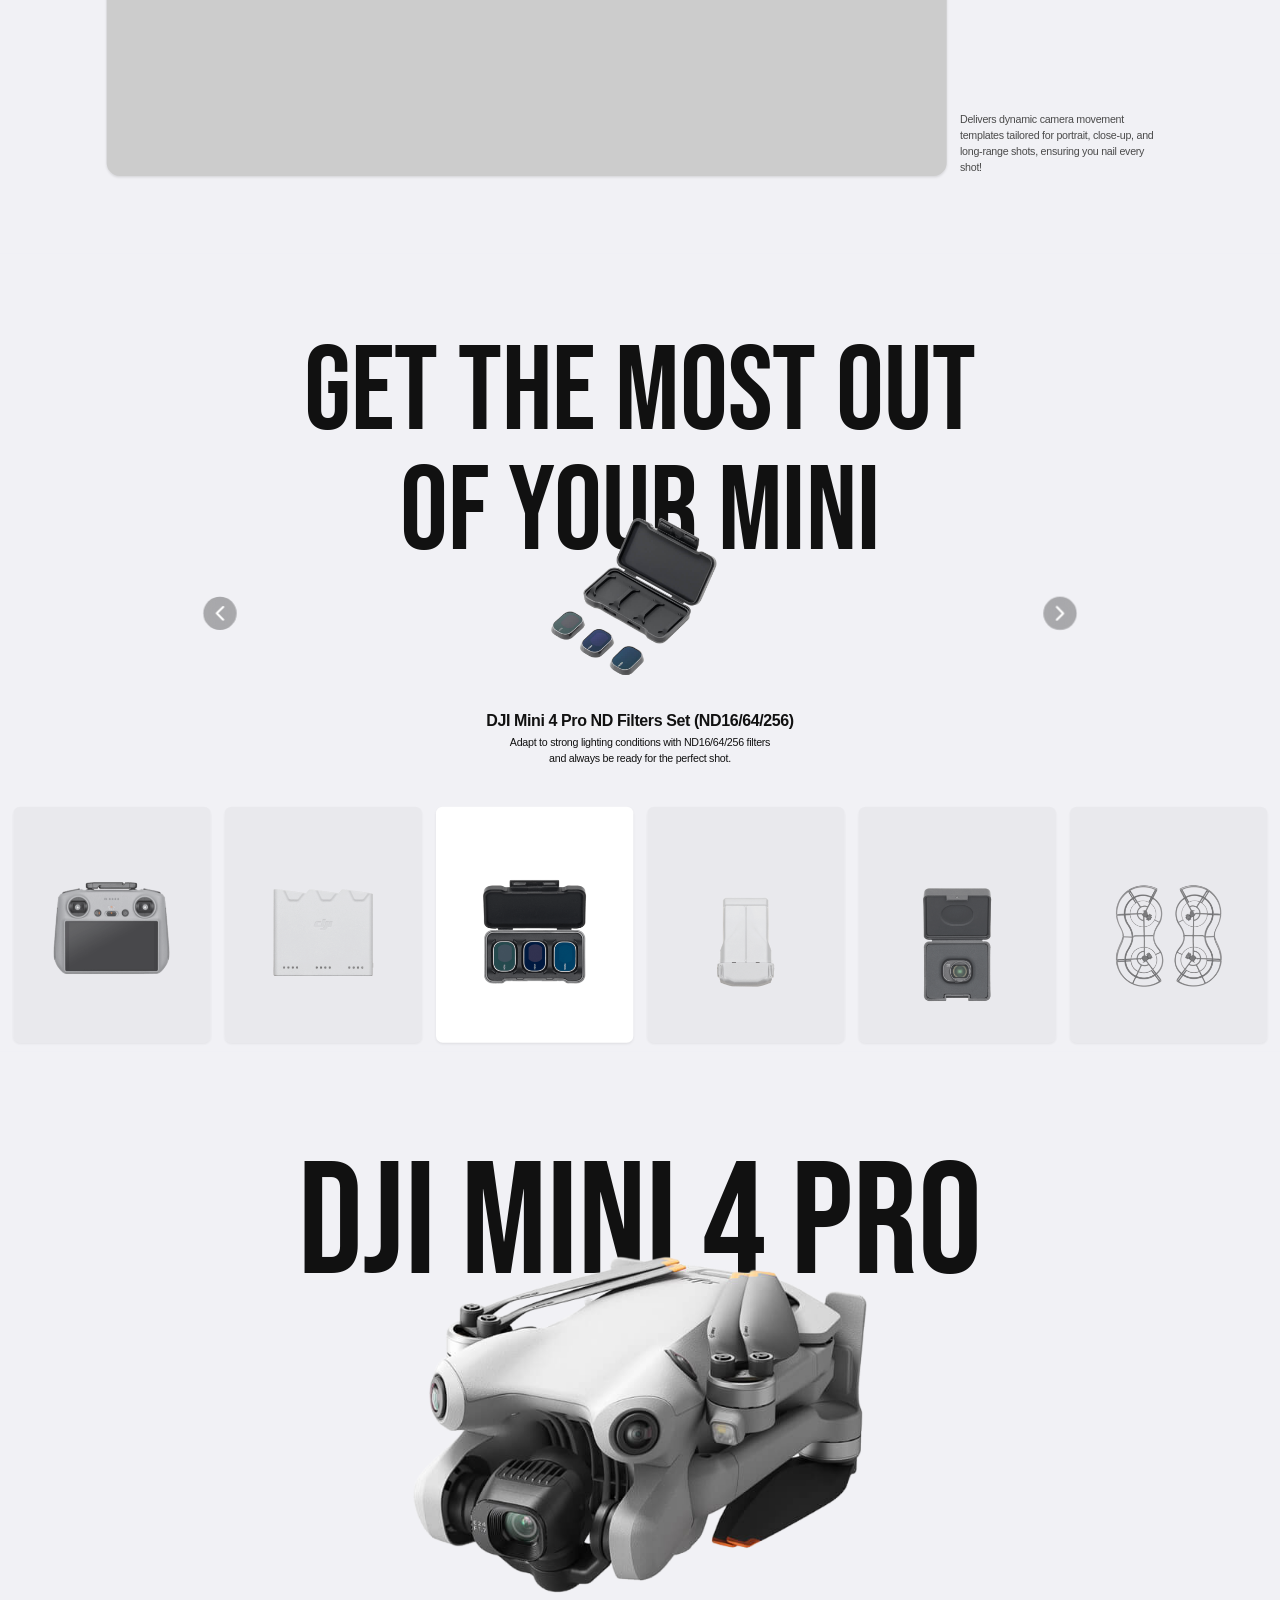
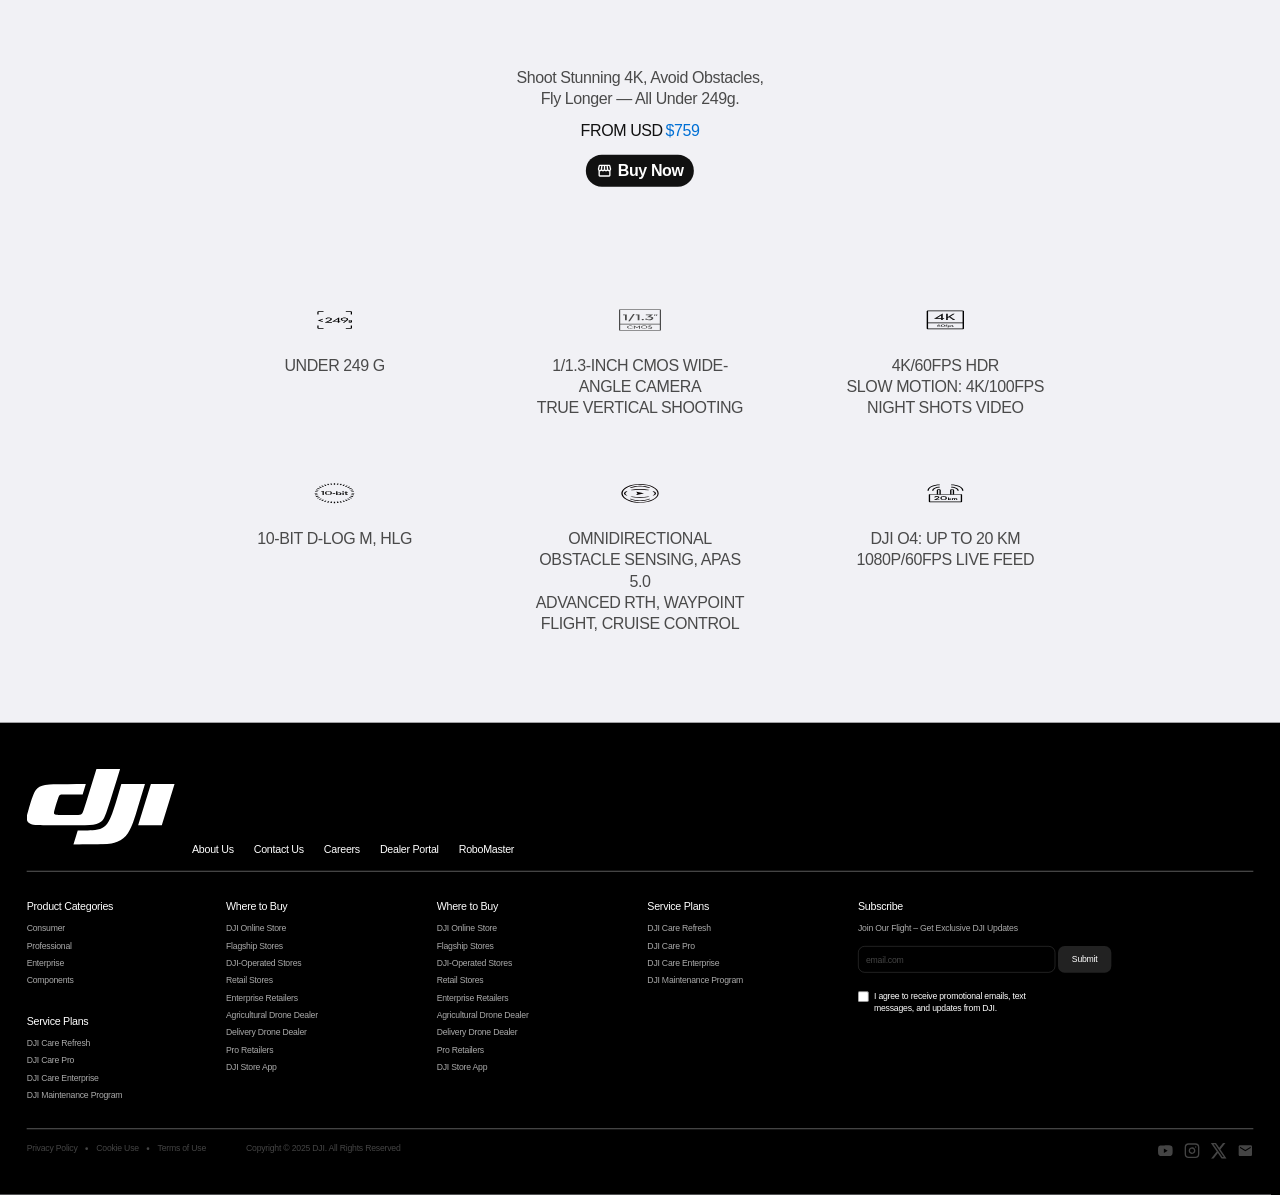
==== commit f68b51e7: "Add files via upload" ====
--- a/index.html
+++ b/index.html
@@ -269,44 +269,47 @@
       height: 1040px;
       border-radius: 20px;
       overflow: hidden;
+      clip-path: inset(520px 940px 520px 940px round 20px);
+      opacity: 0;
     }
 
     .imaging-card video {
+      position: absolute;
+      inset: 0;
       width: 100%;
       height: 100%;
       object-fit: cover;
-    }
-
-    .imaging-title-1 {
-      position: absolute;
-      left: 91px;
-      top: 110px;
+      z-index: 0;
+    }
+
+    .imaging-title-group {
+      position: absolute;
+      left: 70px;
+      top: 90px;
+      z-index: 2;
+      pointer-events: none;
+      transform: translateX(870px);
+      transition: transform 1600ms cubic-bezier(0.4,0,0.2,1);
+    }
+    .imaging-title-group.expanded {
+      transform: translateX(0);
+    }
+
+    .imaging-title-1,
+    .imaging-title-2 {
       font-family: 'Bebas Neue', sans-serif;
       font-size: 240px;
       line-height: 240px;
       color: #fff;
       text-transform: uppercase;
       white-space: nowrap;
-      z-index: 1;
-    }
-
-    .imaging-title-2 {
-      position: absolute;
-      left: 91px;
-      top: 290px;
-      font-family: 'Bebas Neue', sans-serif;
-      font-size: 240px;
-      line-height: 240px;
-      color: #fff;
-      text-transform: uppercase;
-      white-space: nowrap;
-      z-index: 1;
     }
 
     .imaging-desc {
       position: absolute;
-      left: 1318px;
-      top: 810px;
+      right: 70px;
+      bottom: 90px;
+      text-align: left;
       font-size: 24px;
       font-weight: 500;
       line-height: 32px;
@@ -314,7 +317,13 @@
       color: #fff;
       text-transform: uppercase;
       white-space: nowrap;
-      z-index: 1;
+      transform: translateX(-870px);
+      transition: transform 1600ms cubic-bezier(0.4,0,0.2,1);
+      z-index: 2;
+      pointer-events: none;
+    }
+    .imaging-desc.expanded {
+      transform: translateX(0);
     }
 
     /* ── SECTION 4: 4K/60fps HDR ── */
@@ -1924,9 +1933,24 @@
       white-space: nowrap;
       min-width: 28px;
     }
+
+    /* ── 반응형 Scale Wrapper ── */
+    #scale-wrap {
+      width: 1920px;
+      transform-origin: top left;
+      position: relative;
+    }
+    body { overflow-x: hidden; }
+
+    @media (max-width: 768px) {
+      .nav-links { display: none; }
+      .navbar { padding: 0 16px; }
+    }
   </style>
 </head>
 <body>
+
+<div id="scale-wrap">
 
 <!-- ── SECTION 1: HERO ── -->
 <section class="hero">
@@ -1997,18 +2021,20 @@
 <!-- ── SECTION 3: High-Def Imaging ── -->
 <section class="imaging-section">
   <div class="imaging-card">
-    <video autoplay muted loop playsinline>
+    <video id="imagingVideo" muted loop playsinline>
       <source src="assets/videos/highdef-imaging.webm" type="video/webm">
     </video>
-  </div>
-  <p class="imaging-title-1">High-Def</p>
-  <p class="imaging-title-2">Imaging</p>
-  <div class="imaging-desc">
-    <p>Capture more complex details with</p>
-    <p>Mini 4 Pro's 1/1.3" CMOS sensor,</p>
-    <p>Dual Native ISO Fusion, and f/1.7 aperture,</p>
-    <p>delivering high dynamic range for</p>
-    <p>stunning results.</p>
+    <div class="imaging-title-group">
+      <p class="imaging-title-1">High-Def</p>
+      <p class="imaging-title-2">Imaging</p>
+    </div>
+    <div class="imaging-desc">
+      <p>Capture more complex details with</p>
+      <p>Mini 4 Pro's 1/1.3" CMOS sensor,</p>
+      <p>Dual Native ISO Fusion, and f/1.7 aperture,</p>
+      <p>delivering high dynamic range for</p>
+      <p>stunning results.</p>
+    </div>
   </div>
 </section>
 
@@ -2533,6 +2559,8 @@
 
 
 
+</div><!-- /scale-wrap -->
+
 <!-- ── 드론 (fixed, 섹션1→섹션2 스크롤 애니메이션) ── -->
 <div class="main-drone" id="mainDrone">
   <img src="assets/images/drone-hero.png" alt="DriftCam Drone">
@@ -2568,17 +2596,19 @@
   }
 
   function updateDrone() {
-    const scrollY = window.scrollY;
-    const maxScroll = Math.max(1, document.documentElement.scrollHeight - window.innerHeight);
+    const scale = Math.min(1, window.innerWidth / 1920);
+    const scrollY = window.scrollY / scale;
+    const maxScroll = Math.max(1, document.documentElement.scrollHeight - window.innerHeight) / scale;
     const animEnd = Math.min(SECTION1_H, maxScroll);
     const offset = getOffset();
 
     const t = Math.min(1, scrollY / animEnd);
     const top = t < 1 ? (S2_TOP - animEnd) * t : S2_TOP - scrollY;
+    // scale-wrap 적용 시 fixed 요소는 실제 화면 픽셀 기준으로 위치 설정
     const left = offset + S2_LEFT;
 
-    mainDrone.style.top  = top + 'px';
-    mainDrone.style.left = left + 'px';
+    mainDrone.style.top  = (top * scale) + 'px';
+    mainDrone.style.left = (left * scale) + 'px';
 
     if (t >= 1 && !sec2Revealed) {
       sec2Revealed = true;
@@ -2932,6 +2962,123 @@
     featRows.forEach(r => r.classList.remove('expanded'));
     featList.classList.remove('has-hover');
   });
+
+  // ── 섹션 3: High-Def Imaging 카드 인터랙션 ──
+  (function() {
+    var card       = document.querySelector('.imaging-card');
+    var section    = document.querySelector('.imaging-section');
+    var video      = document.getElementById('imagingVideo');
+    if (!card || !section) return;
+
+    var triggered = false;
+    // 스크롤 잠금 (checkTrigger에서 즉시 호출)
+    var lockedY = 0;
+    function lockScroll() { window.scrollTo(0, lockedY); }
+
+    function setClip(t, r, b, l, dur, ease) {
+      card.style.transition = dur > 0
+        ? 'clip-path ' + dur + 'ms ' + (ease || 'ease') + ', opacity ' + dur + 'ms ease'
+        : 'none';
+      card.style.clipPath = 'inset(' + t + 'px ' + r + 'px ' + b + 'px ' + l + 'px round 20px)';
+    }
+
+    function startAnimation() {
+      if (triggered) return;
+      triggered = true;
+
+      setClip(520, 940, 520, 940, 0);
+      card.style.opacity = '0';
+
+      setTimeout(function() {
+        card.style.transition = 'clip-path 200ms ease, opacity 200ms ease';
+        card.style.opacity = '1';
+        card.style.clipPath = 'inset(519.5px 889.5px 519.5px 889.5px round 20px)';
+      }, 300);
+
+      setTimeout(function() {
+        card.style.transition = 'clip-path 200ms ease';
+        card.style.clipPath = 'inset(520px 940px 520px 940px round 20px)';
+      }, 600);
+
+      setTimeout(function() {
+        card.style.transition = 'clip-path 700ms cubic-bezier(0.4,0,0.2,1)';
+        card.style.clipPath = 'inset(0px 939px 0px 939px round 20px)';
+      }, 1200);
+
+      setTimeout(function() {
+        card.style.transition = 'clip-path 1600ms cubic-bezier(0.4,0,0.2,1)';
+        card.style.clipPath = 'inset(0px 0px 0px 0px round 20px)';
+        var tg = card.querySelector('.imaging-title-group');
+        var dsc = card.querySelector('.imaging-desc');
+        if (tg) tg.classList.add('expanded');
+        if (dsc) dsc.classList.add('expanded');
+      }, 1900);
+
+      setTimeout(function() {
+        window.removeEventListener('scroll', lockScroll);
+        if (video) video.play();
+      }, 3600);
+    }
+
+    function checkTrigger() {
+      if (triggered) return;
+      var rect  = section.getBoundingClientRect();
+      var scale = Math.min(1, window.innerWidth / 1920);
+      if (rect.bottom * scale <= window.innerHeight) {
+        window.removeEventListener('scroll', checkTrigger);
+        // 즉시 스크롤 잠금
+        lockedY = window.scrollY;
+        window.addEventListener('scroll', lockScroll);
+        setTimeout(startAnimation, 1000);
+      }
+    }
+
+    window.addEventListener('scroll', checkTrigger, { passive: true });
+    checkTrigger();
+  })();
+
+  // ── 반응형 스케일 ──
+  (function() {
+    var wrap = document.getElementById('scale-wrap');
+    if (!wrap) return;
+
+    function getScale() {
+      return Math.min(1, window.innerWidth / 1920);
+    }
+
+    function applyScale() {
+      var vw = window.innerWidth;
+      var scale = getScale();
+
+      if (scale < 1) {
+        // 뷰포트가 1920px 미만: scale 축소, top-left 기준
+        wrap.style.transform = 'scale(' + scale + ')';
+        wrap.style.marginLeft = '0';
+        document.body.style.height = wrap.offsetHeight * scale + 'px';
+      } else {
+        // 뷰포트가 1920px 이상: 스케일 없이 가운데 정렬
+        wrap.style.transform = 'none';
+        wrap.style.marginLeft = ((vw - 1920) / 2) + 'px';
+        document.body.style.height = '';
+      }
+
+      var drone = document.querySelector('.main-drone');
+      if (drone) {
+        drone.style.left = (340 * scale + (vw > 1920 ? (vw - 1920) / 2 : 0)) + 'px';
+        drone.style.width = (1320 * scale) + 'px';
+        drone.style.height = (1320 * scale) + 'px';
+      }
+
+      var si = document.querySelector('.scroll-indicator');
+      if (si) {
+        si.style.bottom = (40 * scale) + 'px';
+        si.style.right = (40 * scale) + 'px';
+      }
+    }
+
+    applyScale();
+    window.addEventListener('resize', applyScale);
+  })();
 </script>
 
 </body>
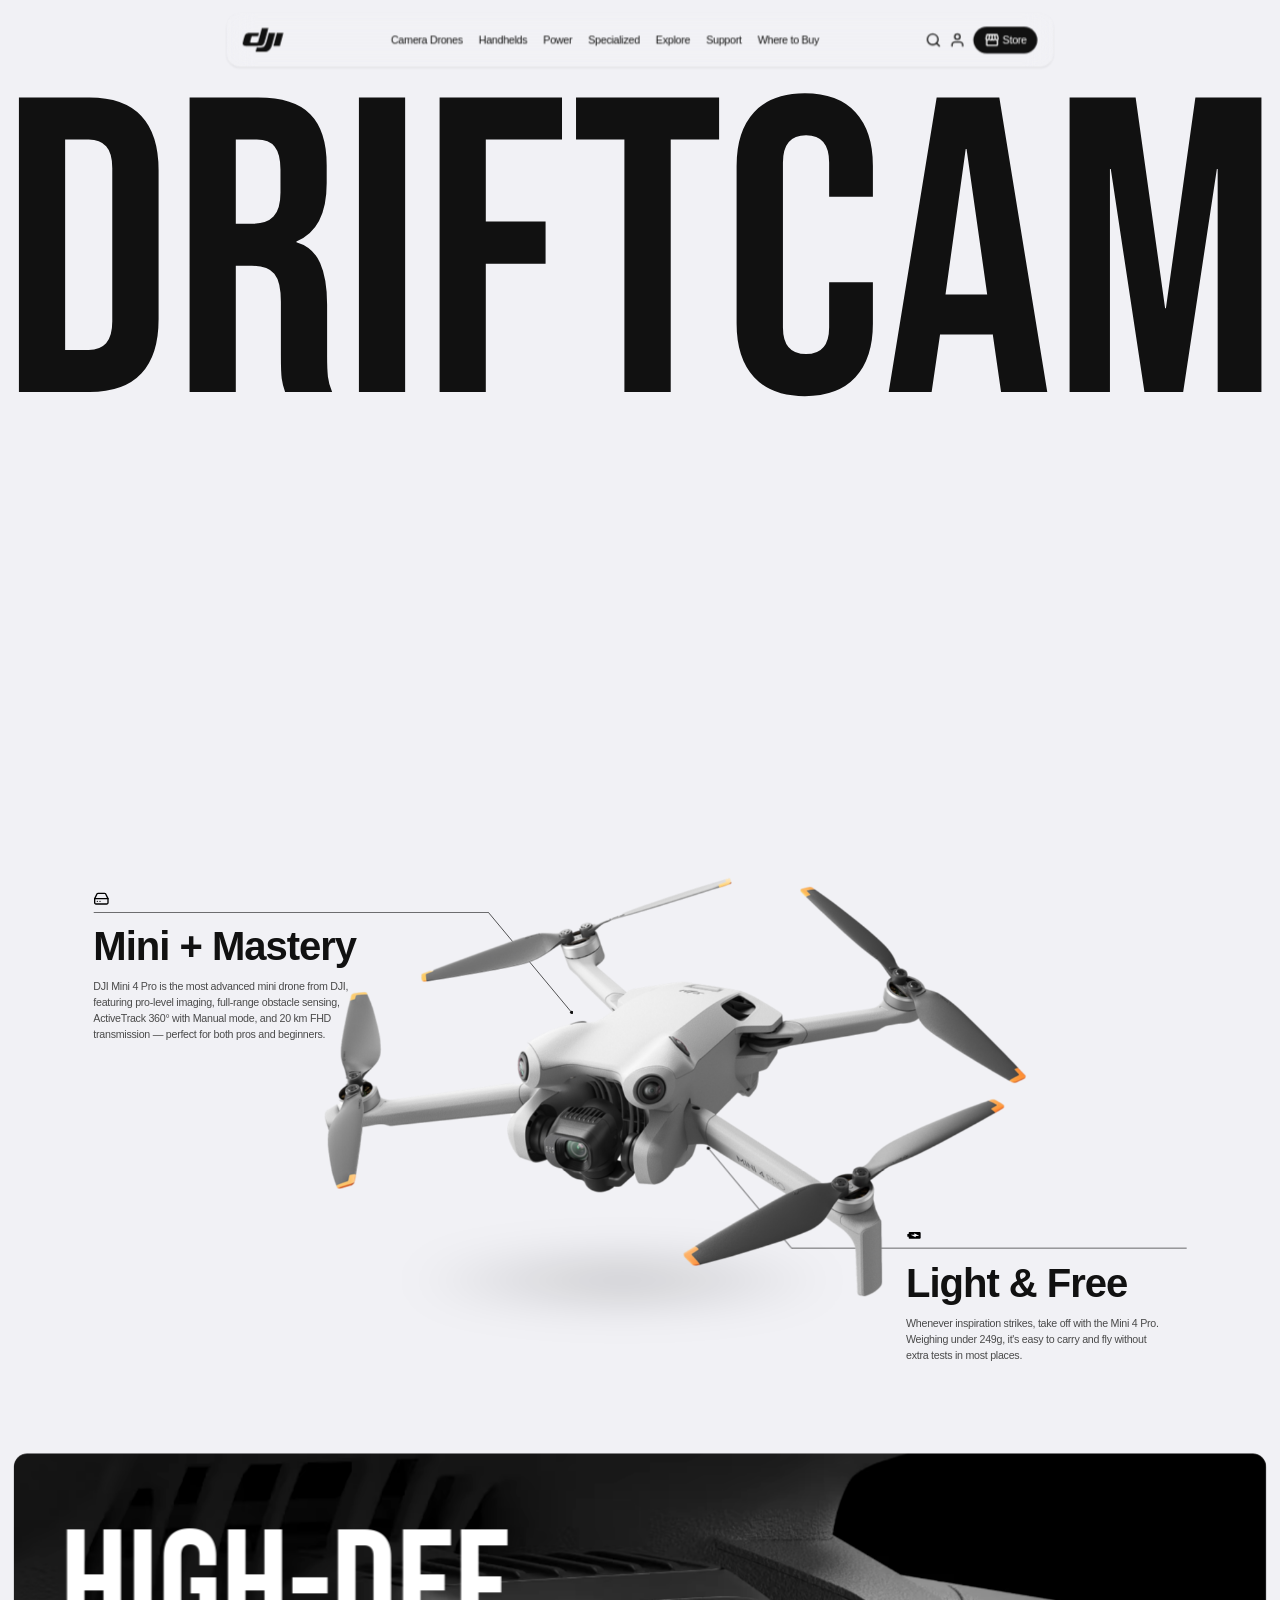
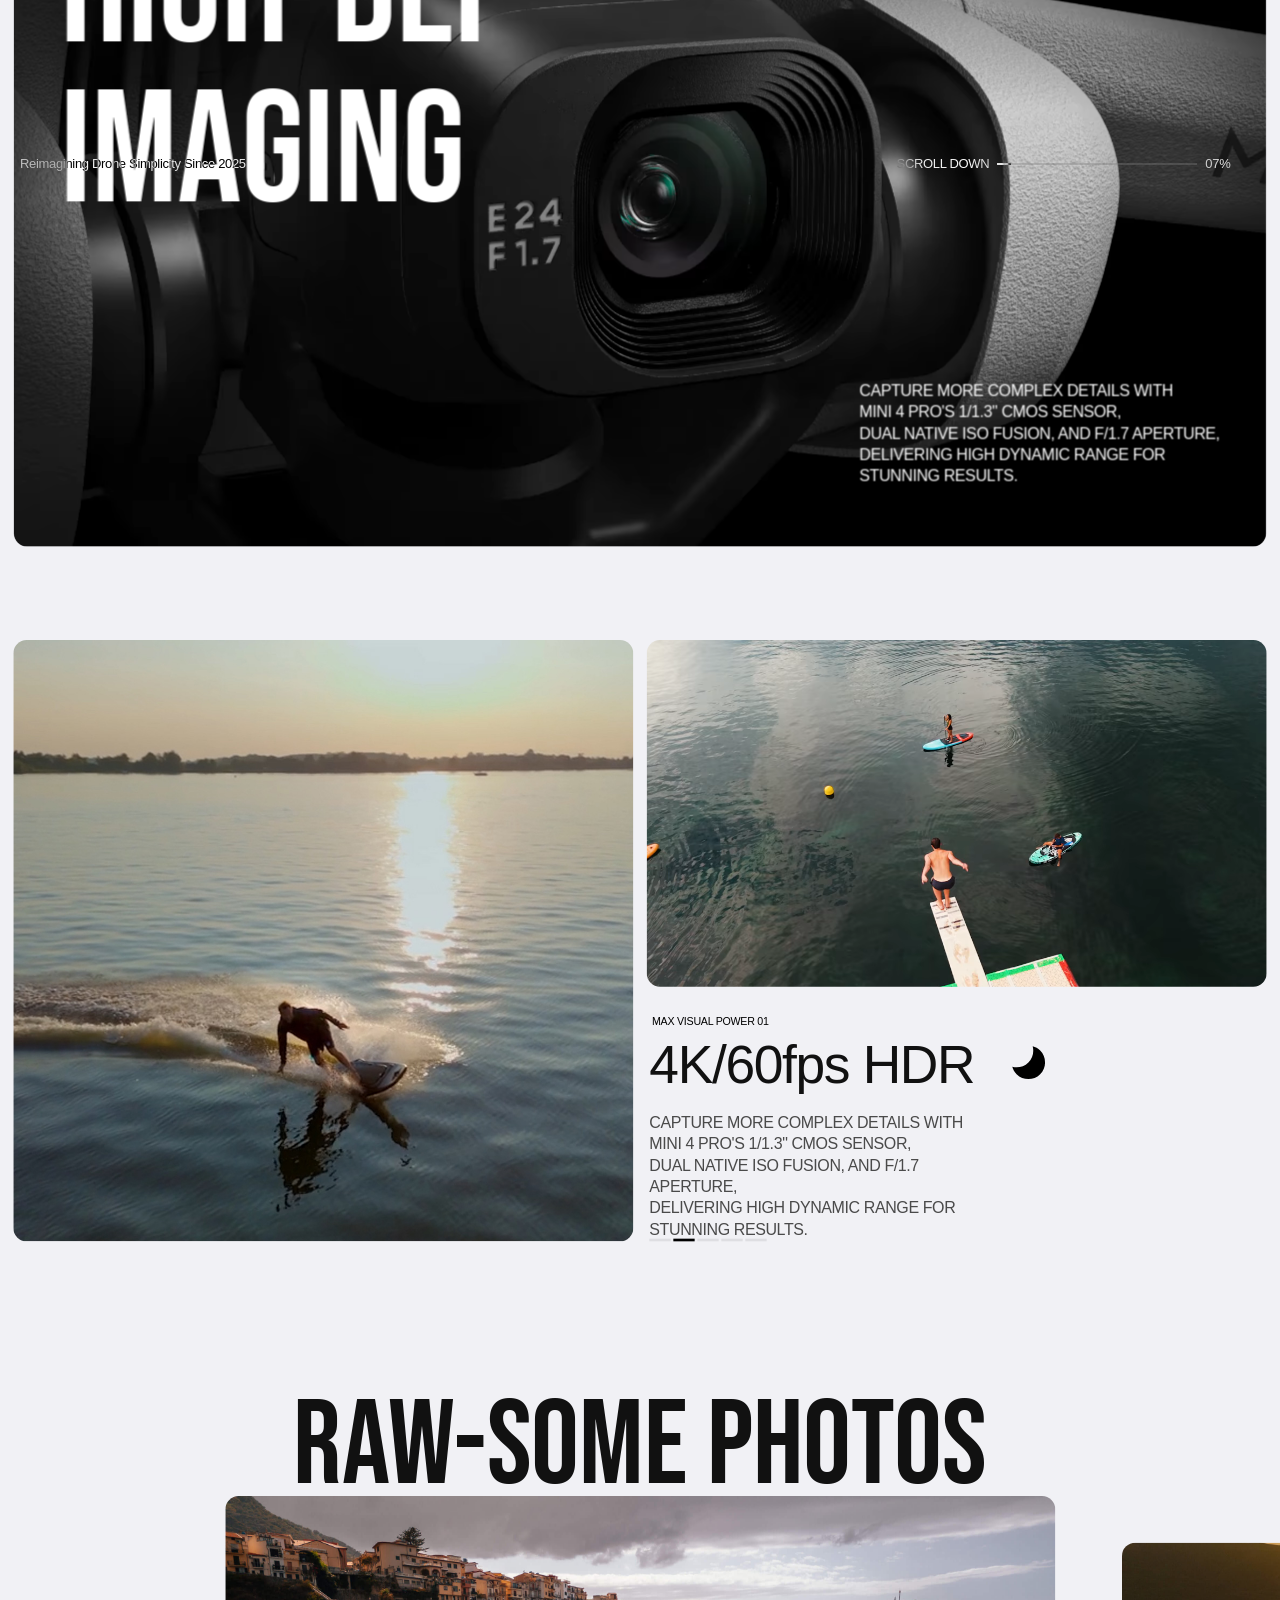
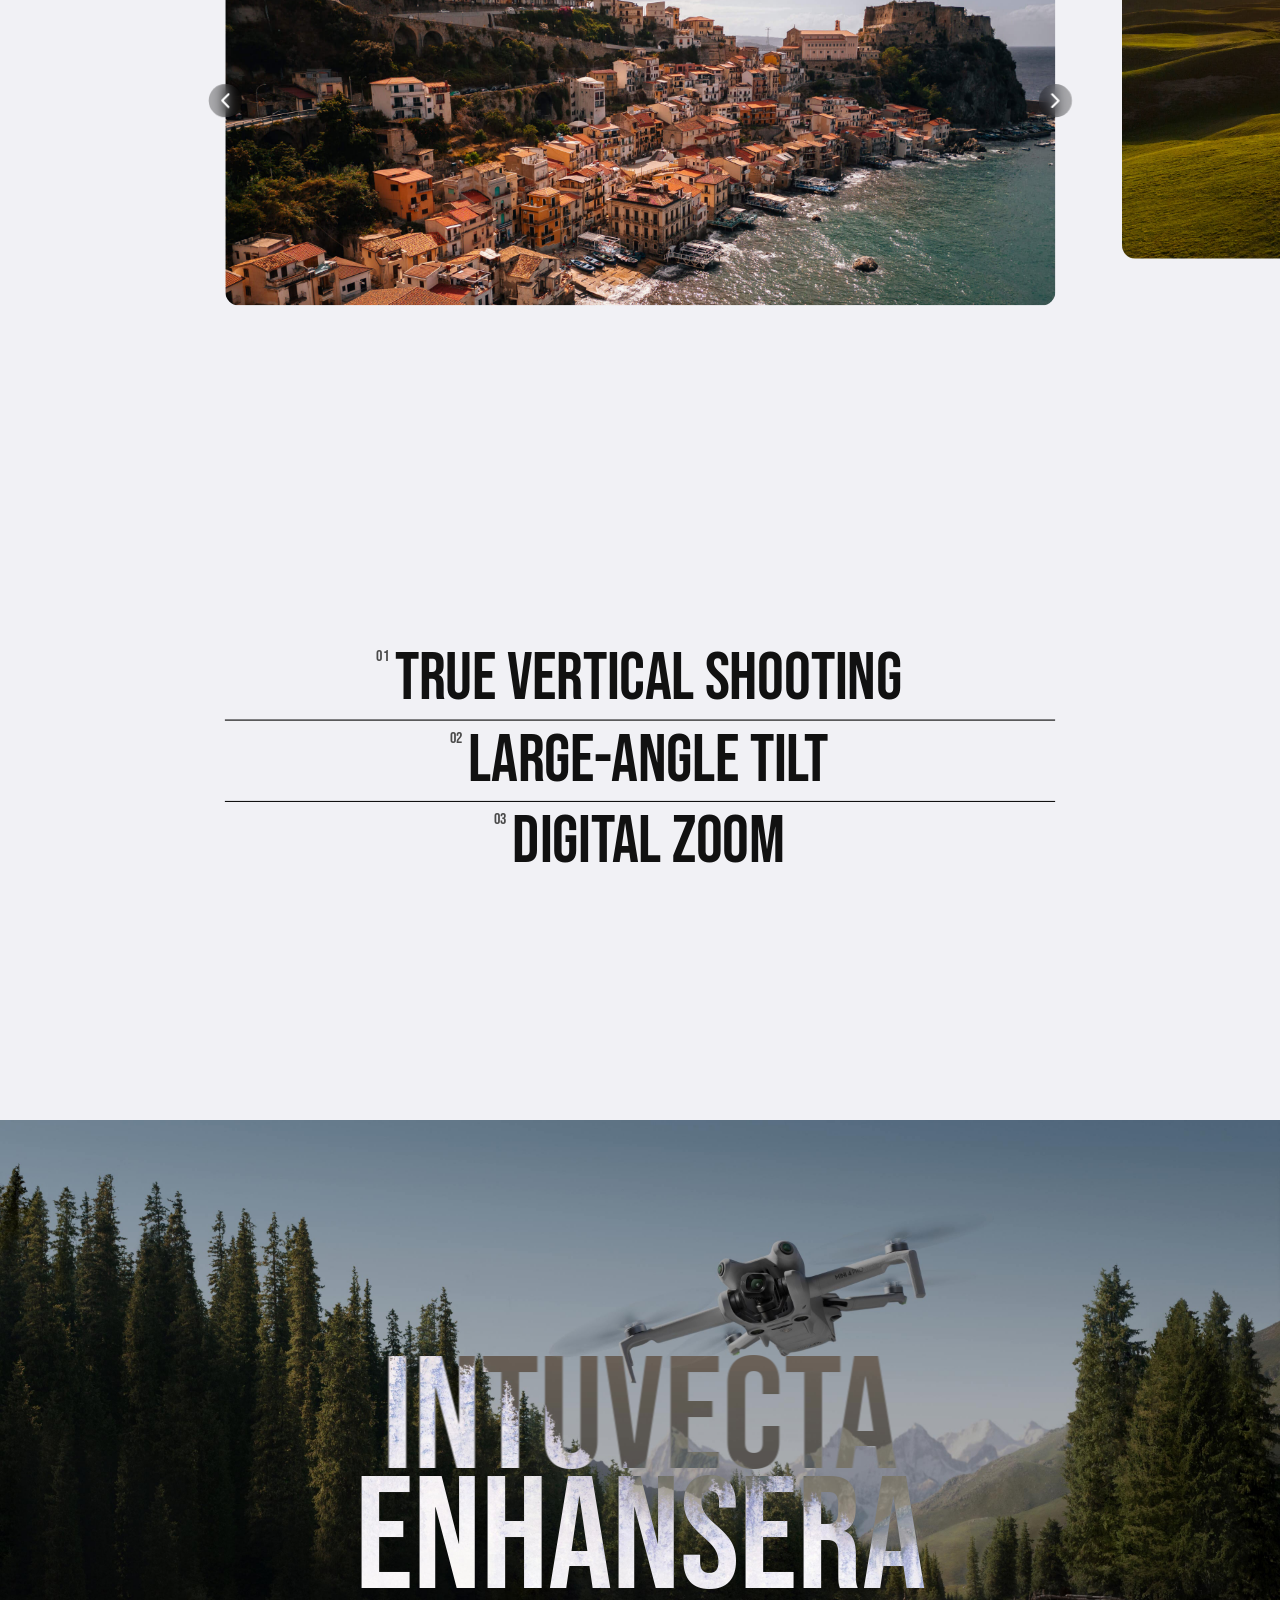
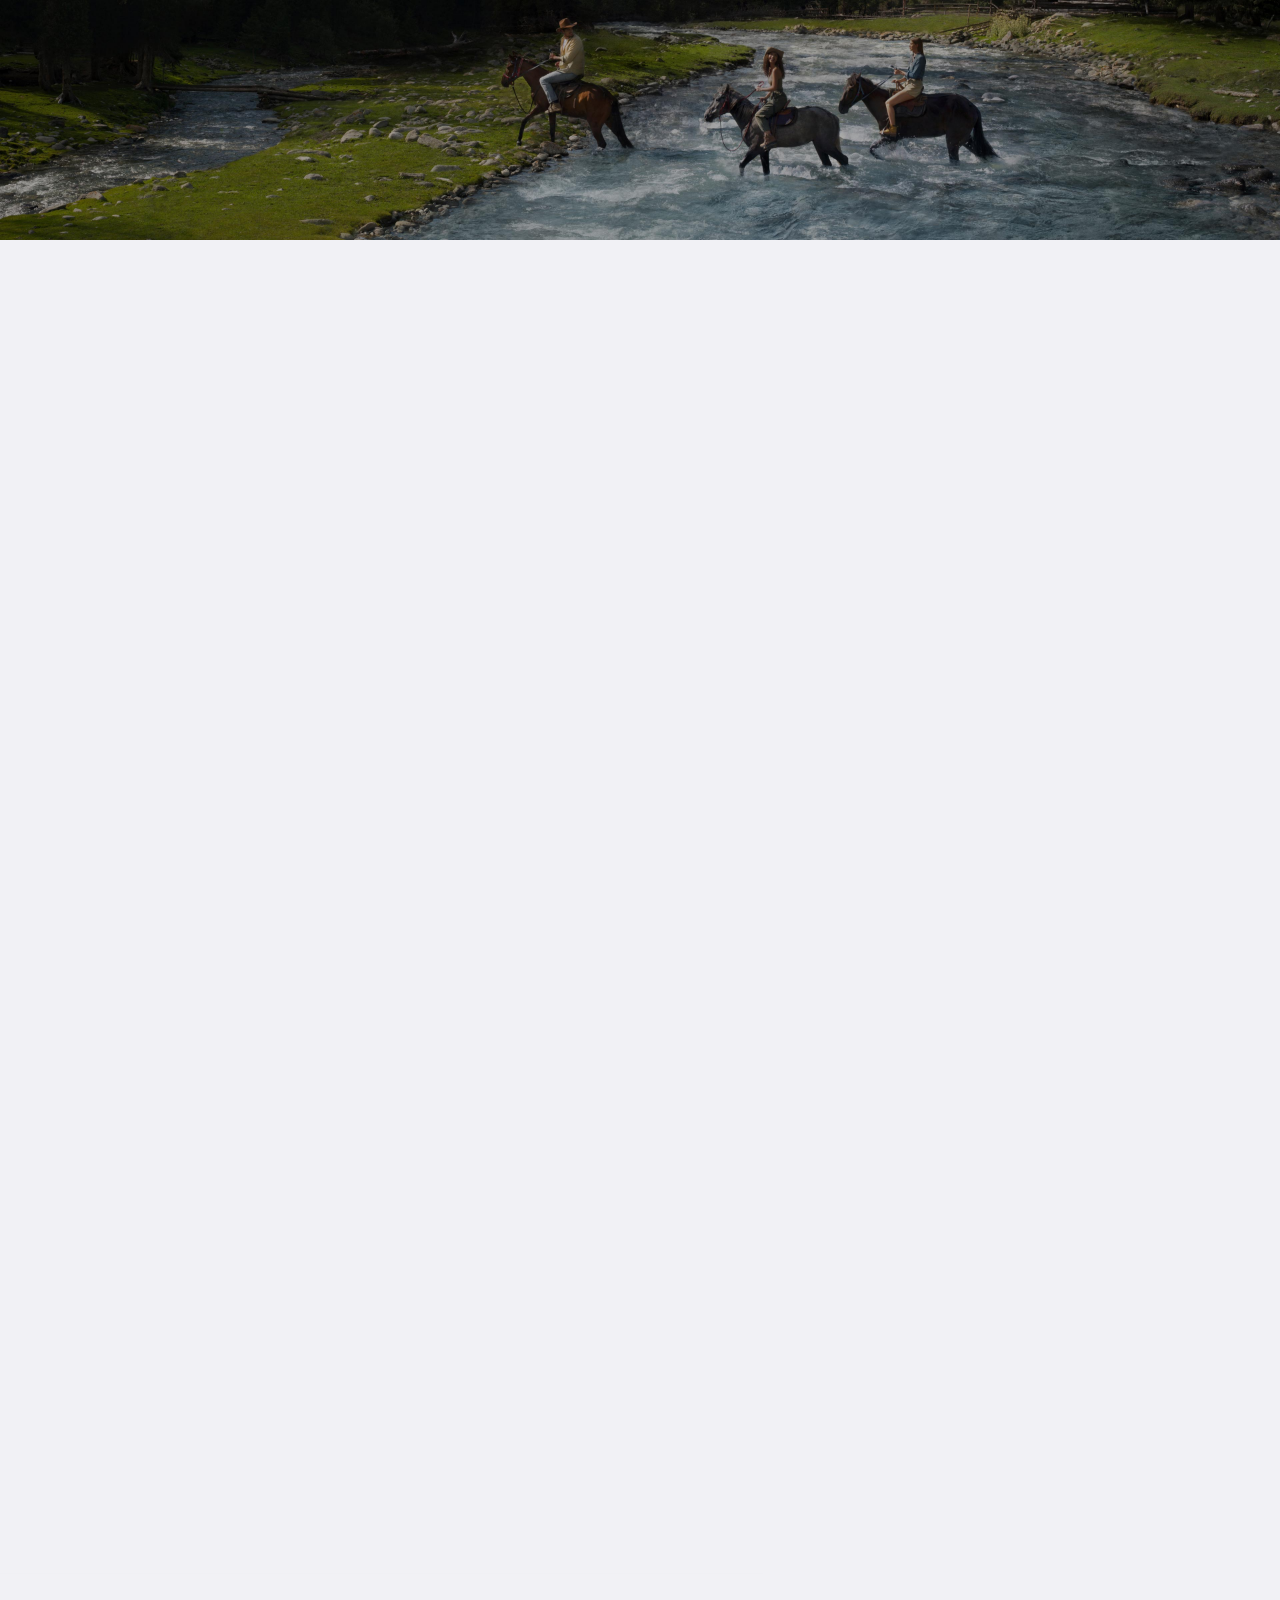
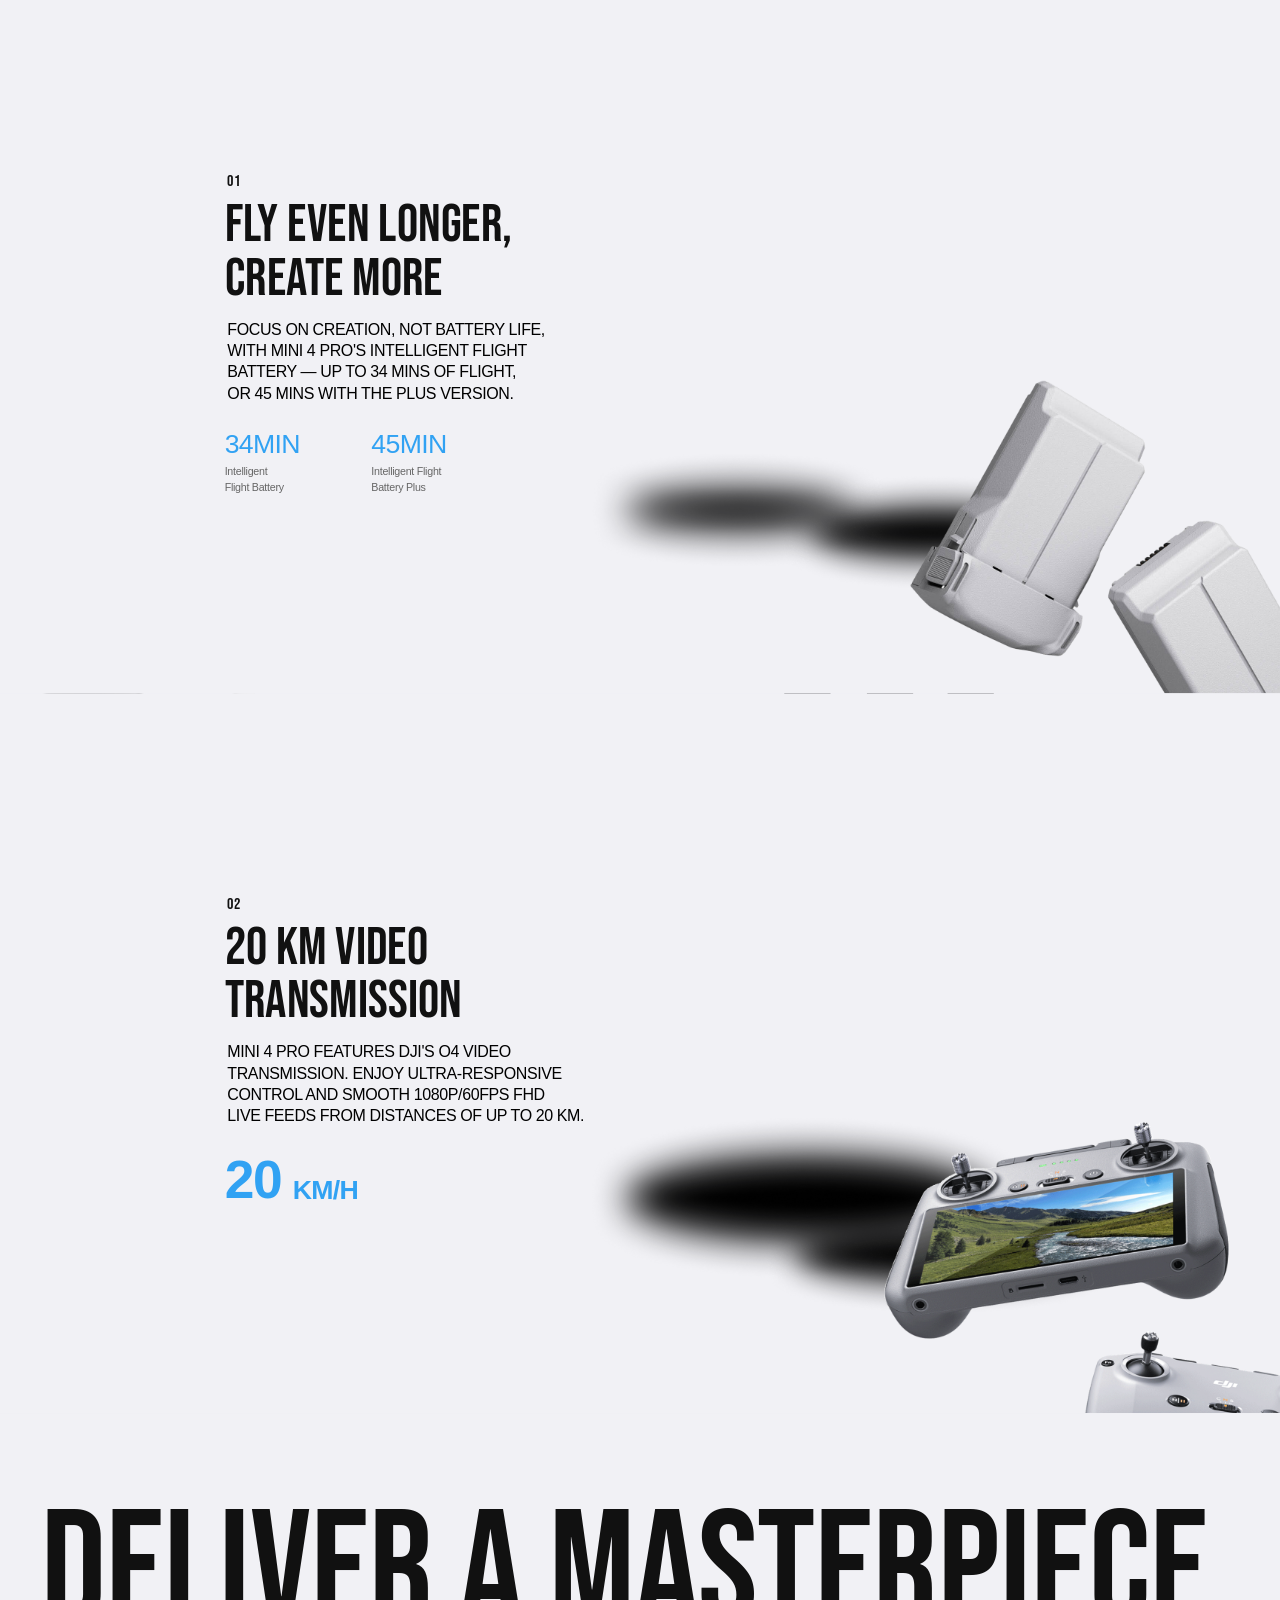
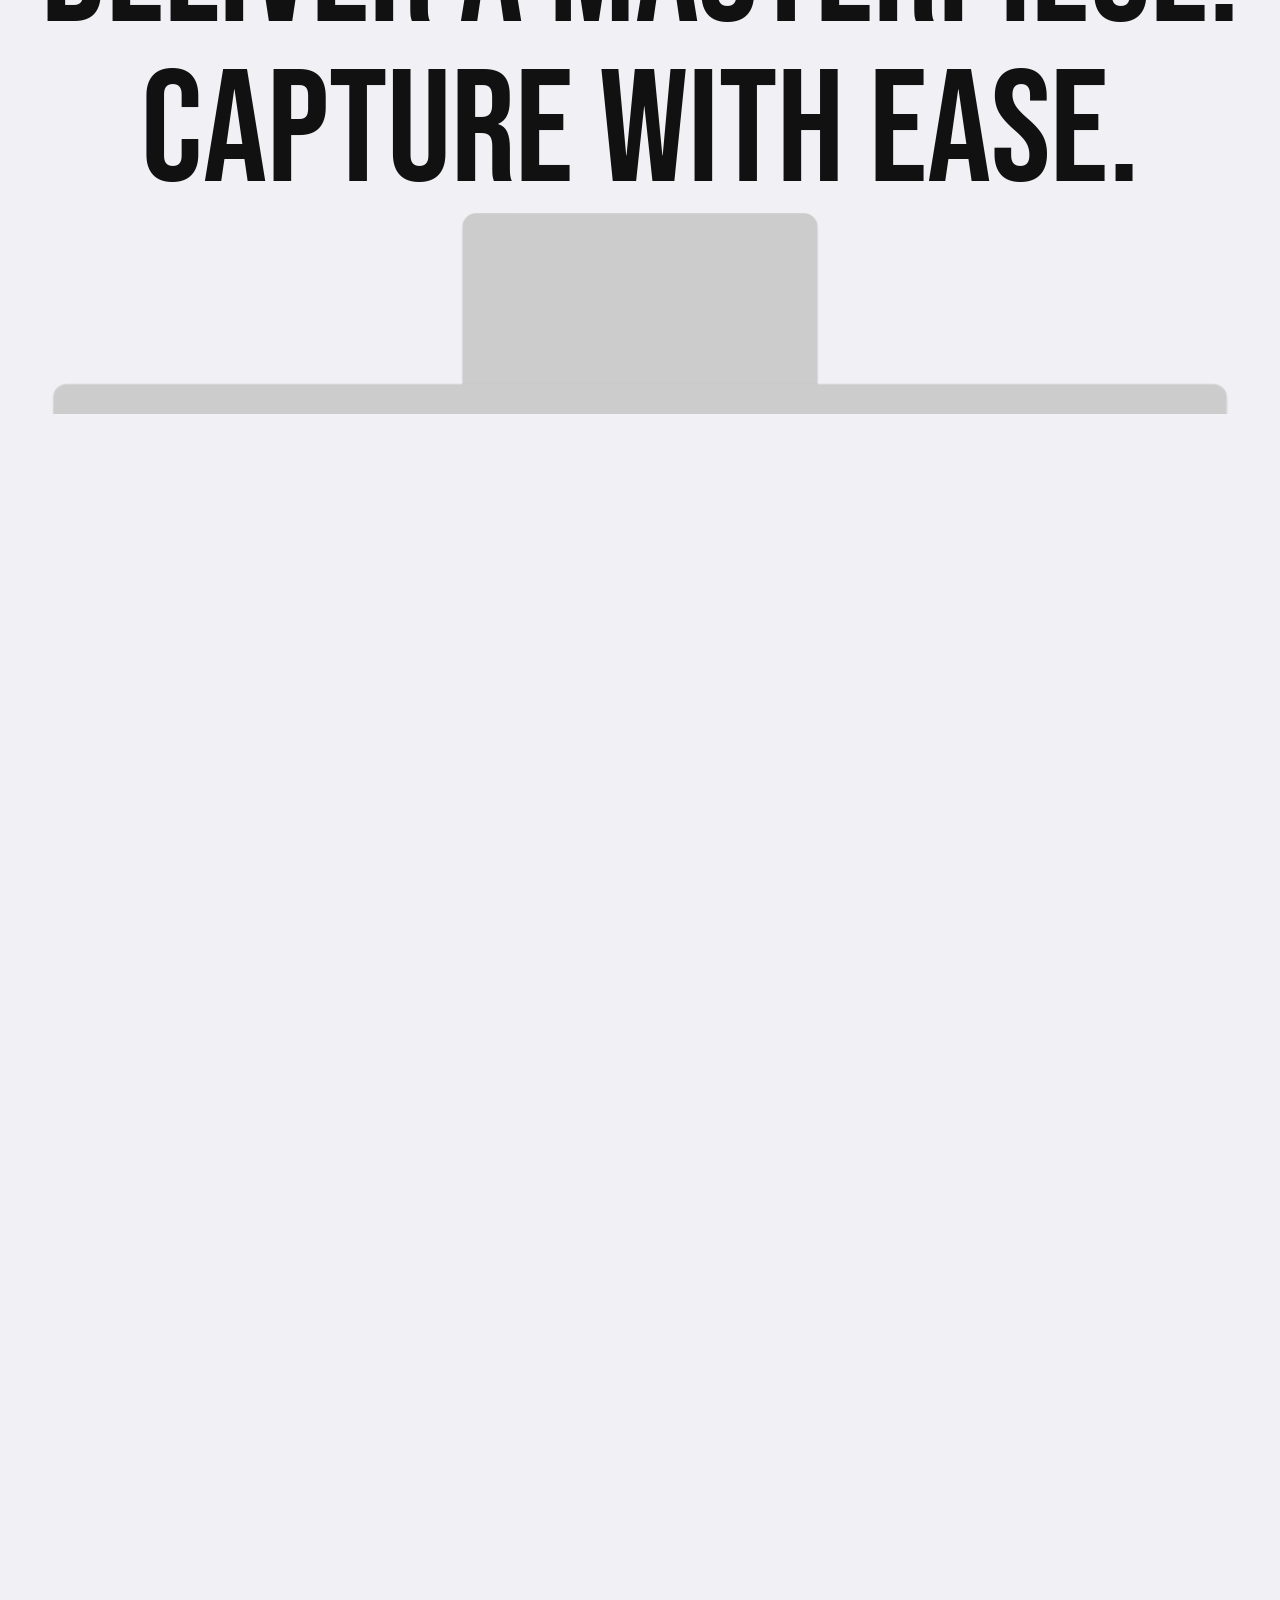
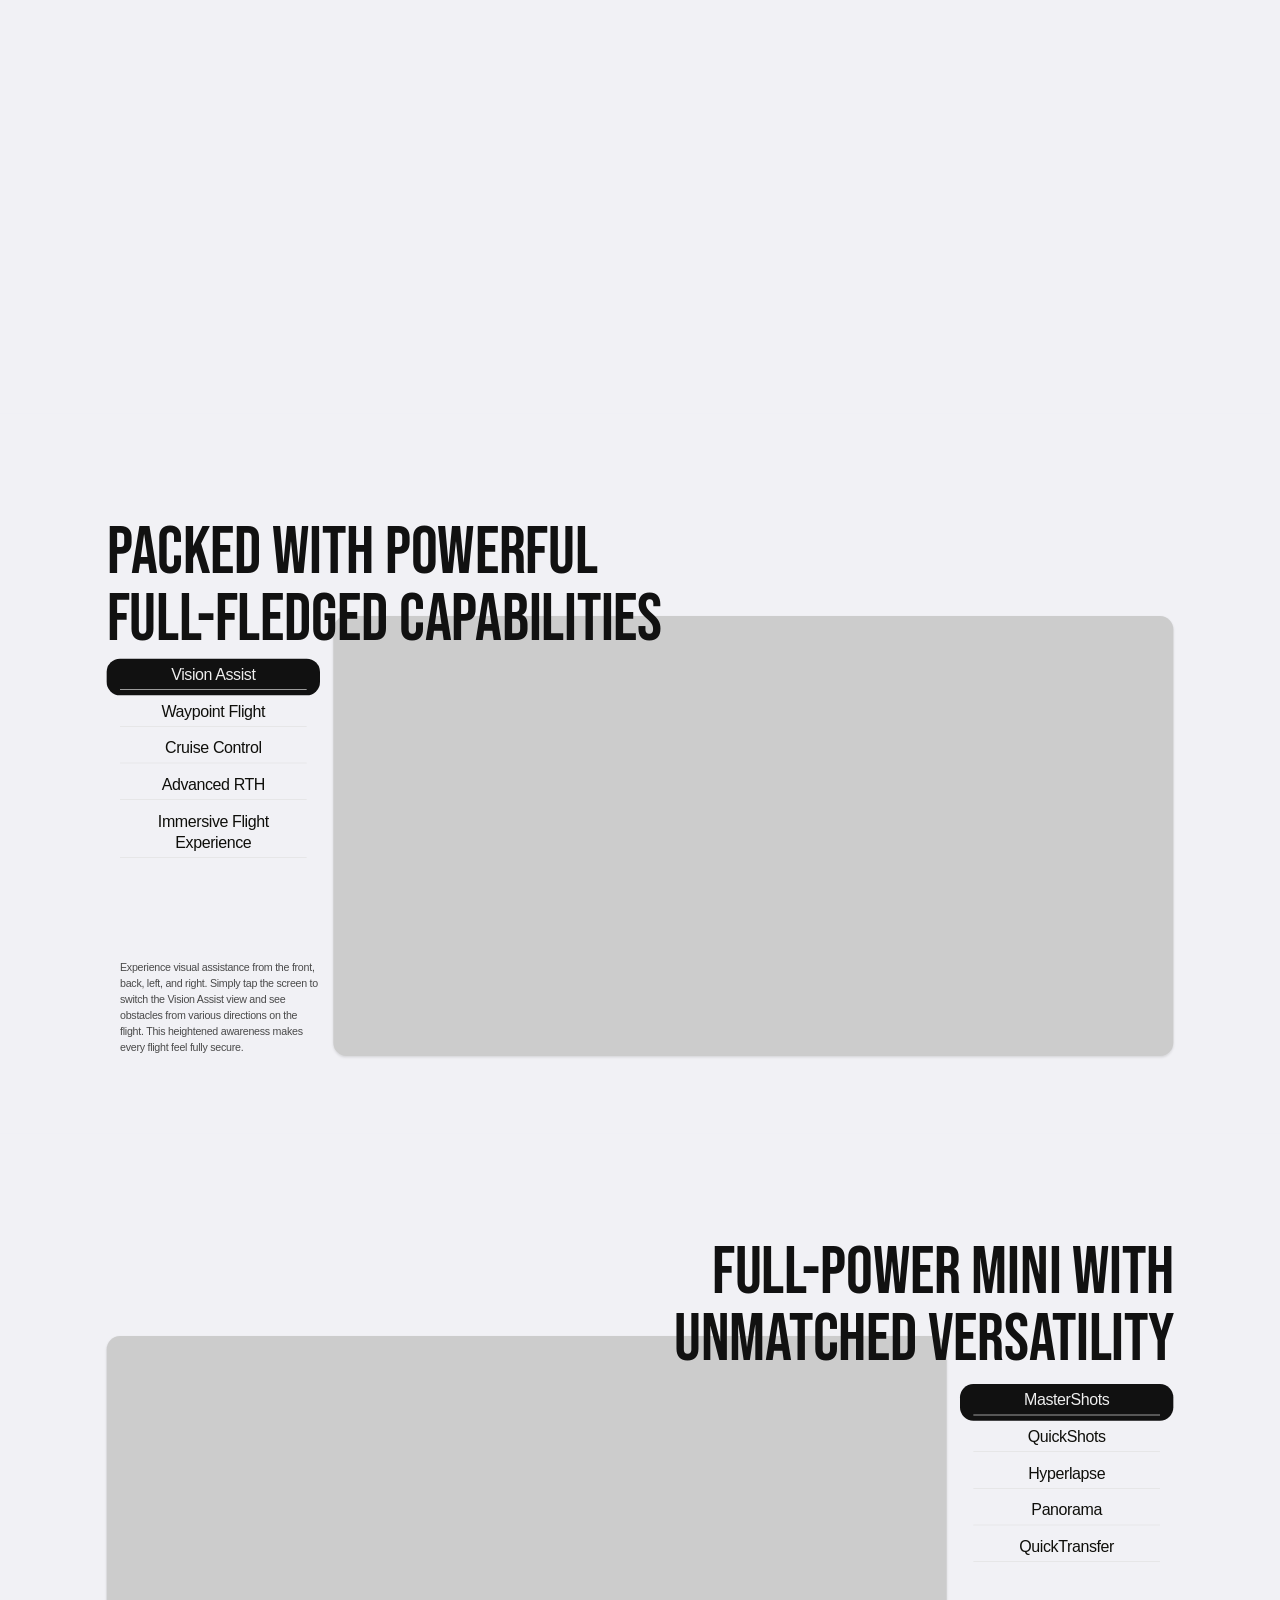
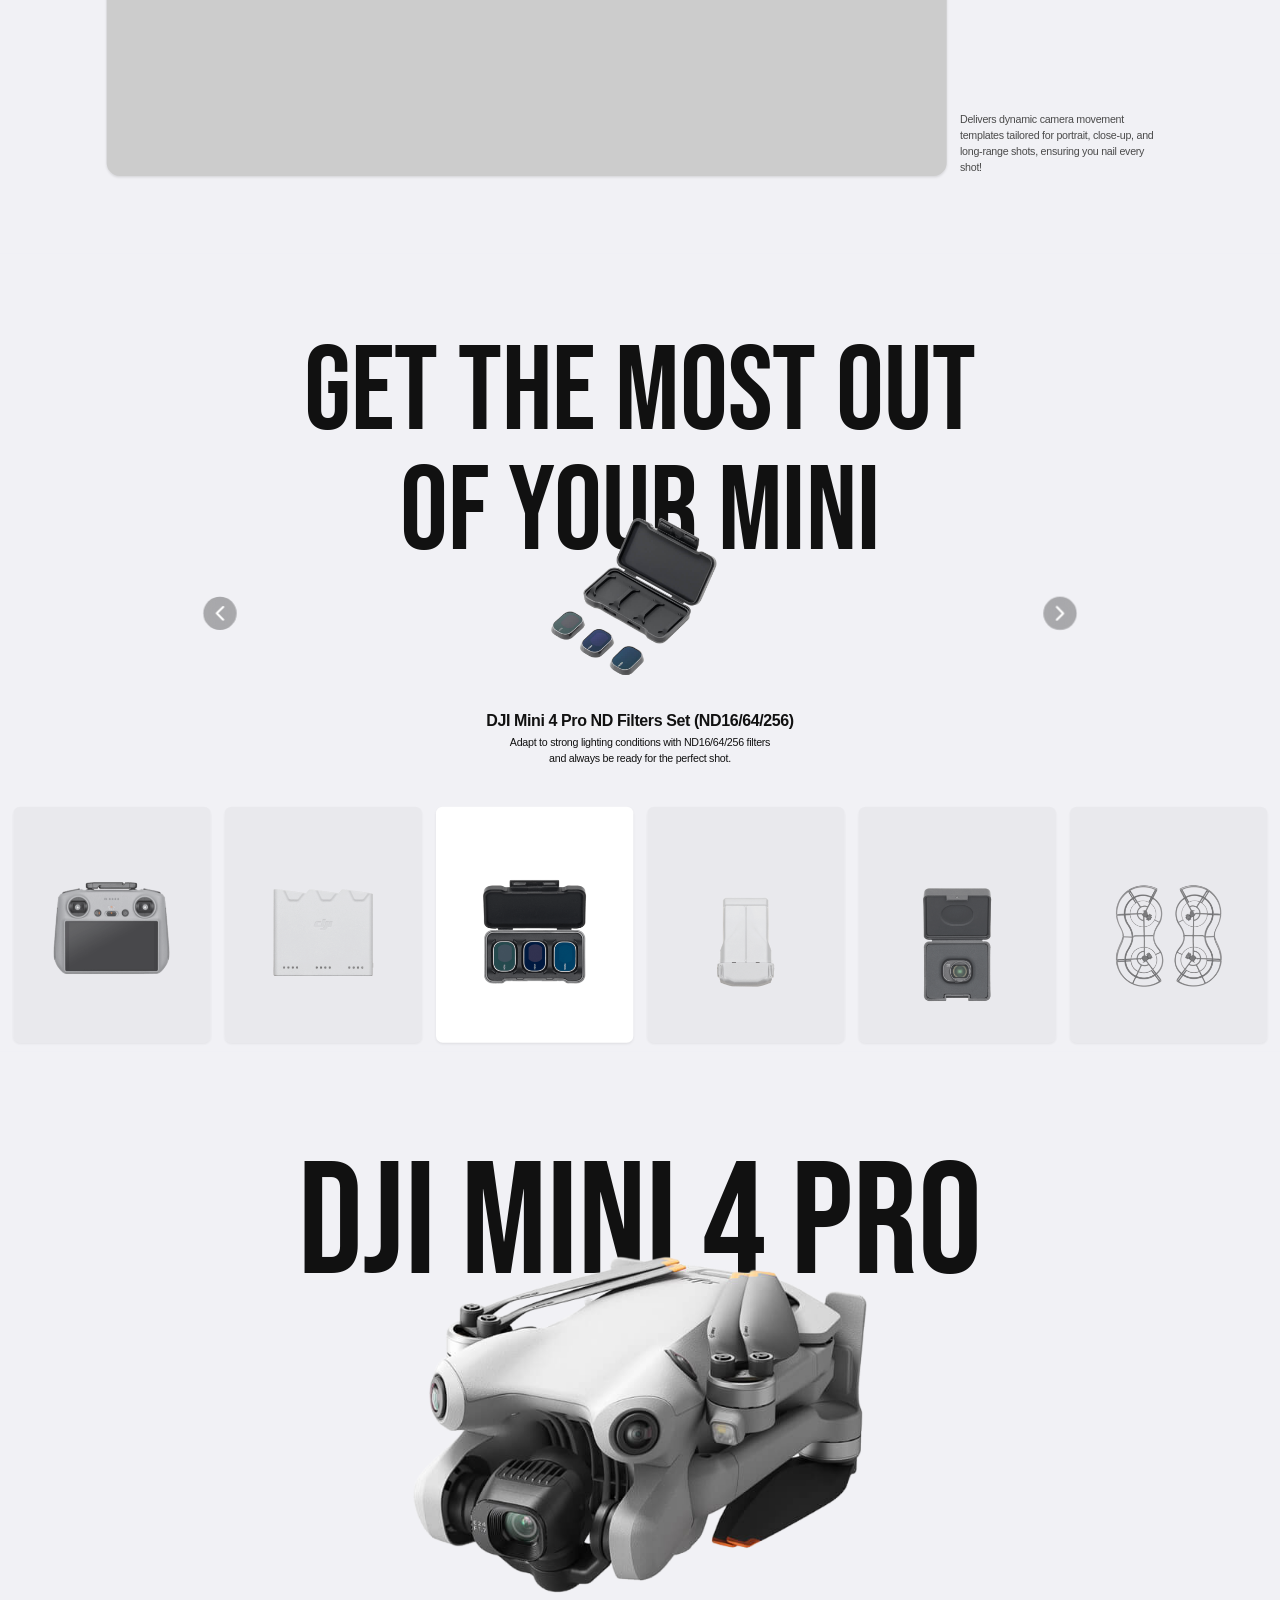
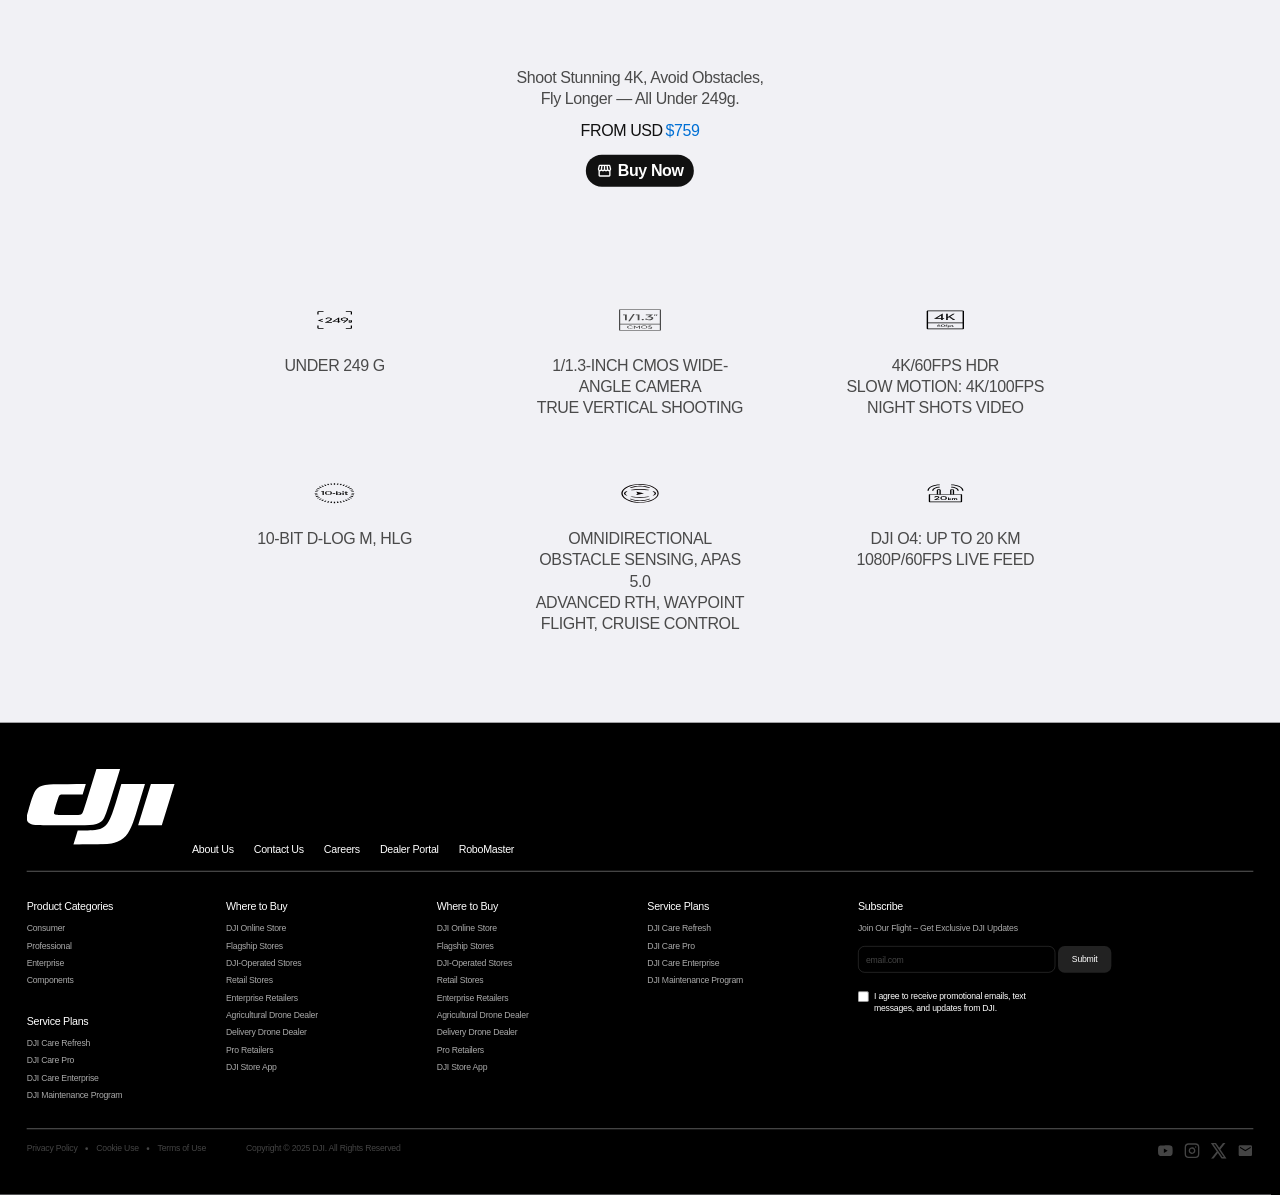
==== commit 79e0299f: "Add files via upload" ====
--- a/index.html
+++ b/index.html
@@ -428,6 +428,23 @@
       letter-spacing: -0.6px;
       color: #4a4a4a;
       text-transform: uppercase;
+    }
+
+    .hdr-indicator {
+      position: absolute;
+      bottom: 58px;
+      right: 770px;
+      display: flex;
+      gap: 4px;
+      align-items: center;
+    }
+    .hdr-indicator-bar {
+      width: 32px;
+      height: 4px;
+      background: rgba(0, 0, 0, 0.08);
+    }
+    .hdr-indicator-bar.active {
+      background: #000000;
     }
 
     /* ── SECTION 5: RAW-SOME PHOTOS ── */
@@ -2075,6 +2092,14 @@
     <p>stunning results.</p>
   </div>
 
+  <div class="hdr-indicator" id="hdrIndicator">
+    <div class="hdr-indicator-bar active"></div>
+    <div class="hdr-indicator-bar"></div>
+    <div class="hdr-indicator-bar"></div>
+    <div class="hdr-indicator-bar"></div>
+    <div class="hdr-indicator-bar"></div>
+  </div>
+
 </section>
 
 <!-- ── SECTION 5: RAW-SOME PHOTOS ── -->
@@ -2652,6 +2677,11 @@
   rightTrack.style.width = `${SLIDE_W * HDR_COUNT * 2}px`;
 
   let hdrIndex = 0;
+  const hdrBars = document.querySelectorAll('.hdr-indicator-bar');
+
+  function updateHdrIndicator(idx) {
+    hdrBars.forEach((bar, i) => bar.classList.toggle('active', i === idx));
+  }
 
   function advanceHdr() {
     hdrIndex++;
@@ -2659,6 +2689,7 @@
     rightTrack.style.transition = TRANSITION;
     leftTrack.style.transform  = `translateX(-${hdrIndex * SLIDE_W}px)`;
     rightTrack.style.transform = `translateX(-${hdrIndex * SLIDE_W}px)`;
+    updateHdrIndicator(hdrIndex % HDR_COUNT);
 
     // 복제 구간 끝나면 애니메이션 없이 원위치
     if (hdrIndex === HDR_COUNT) {
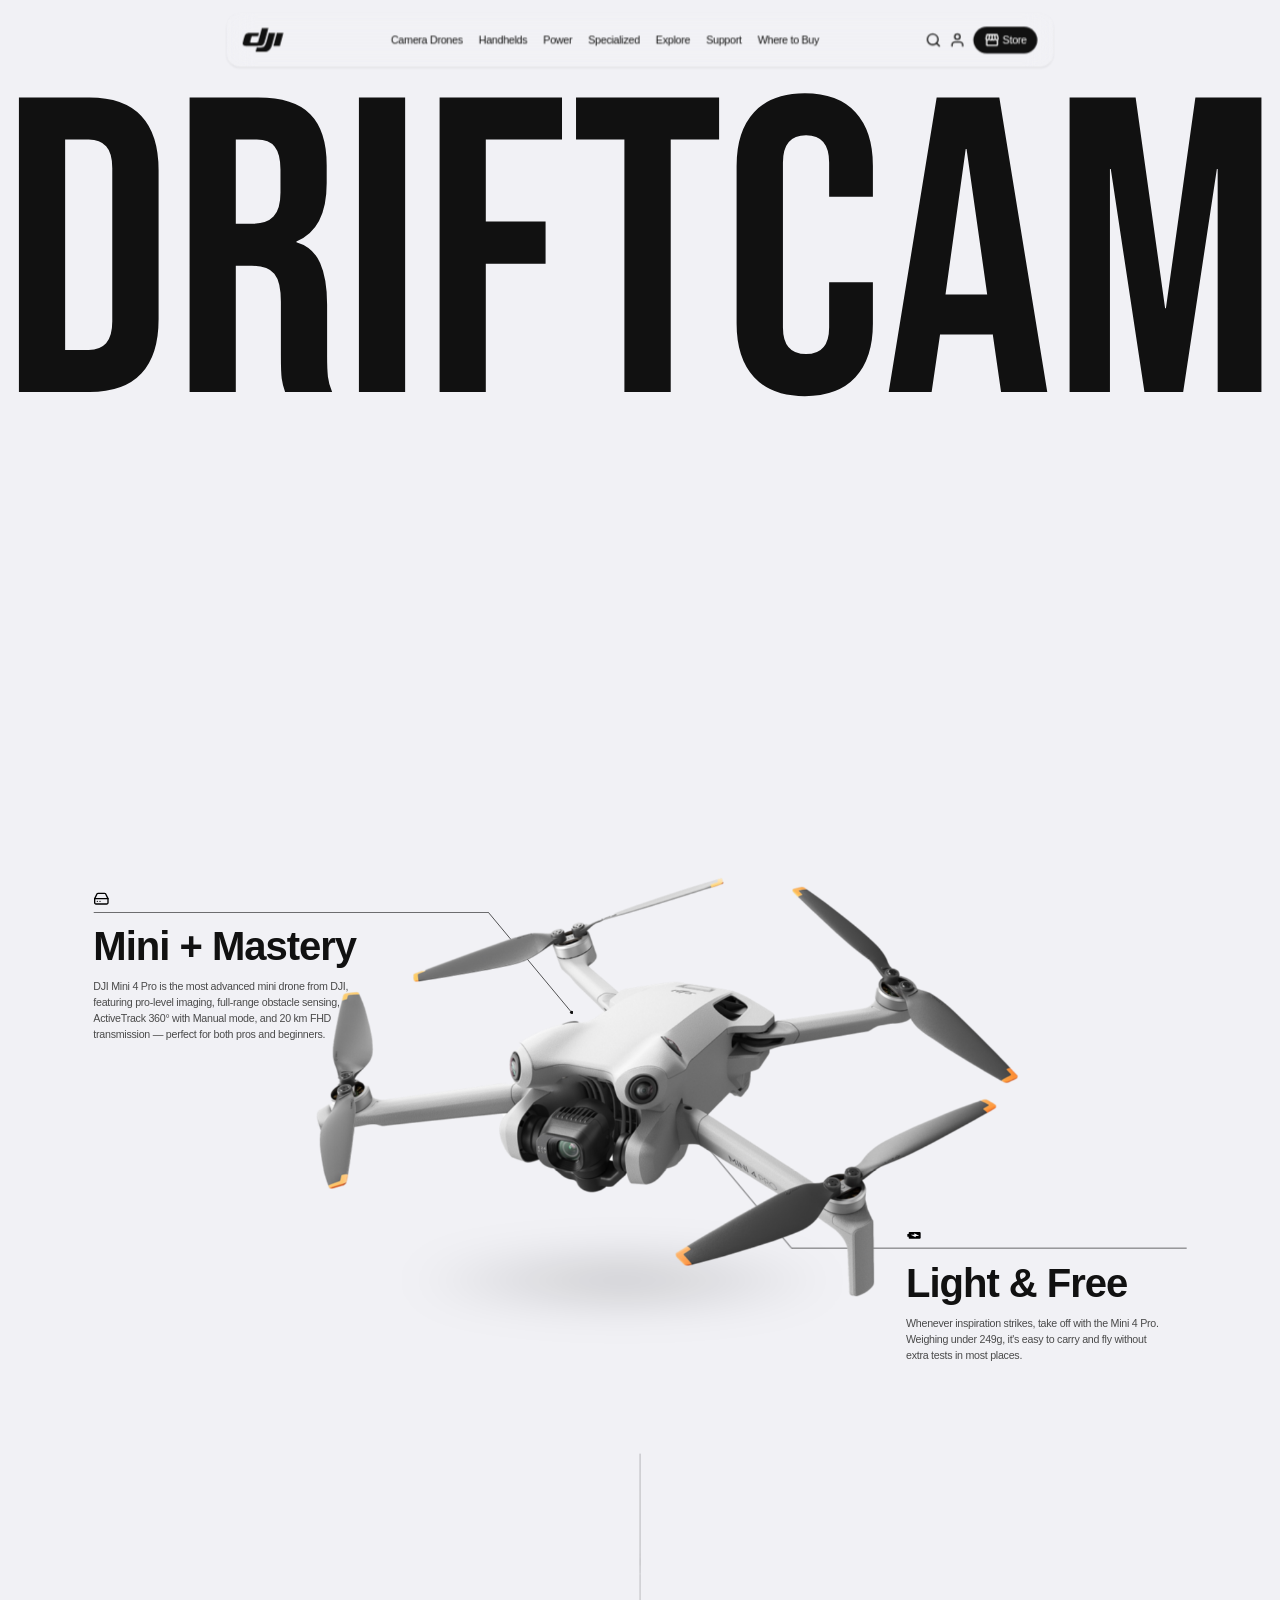
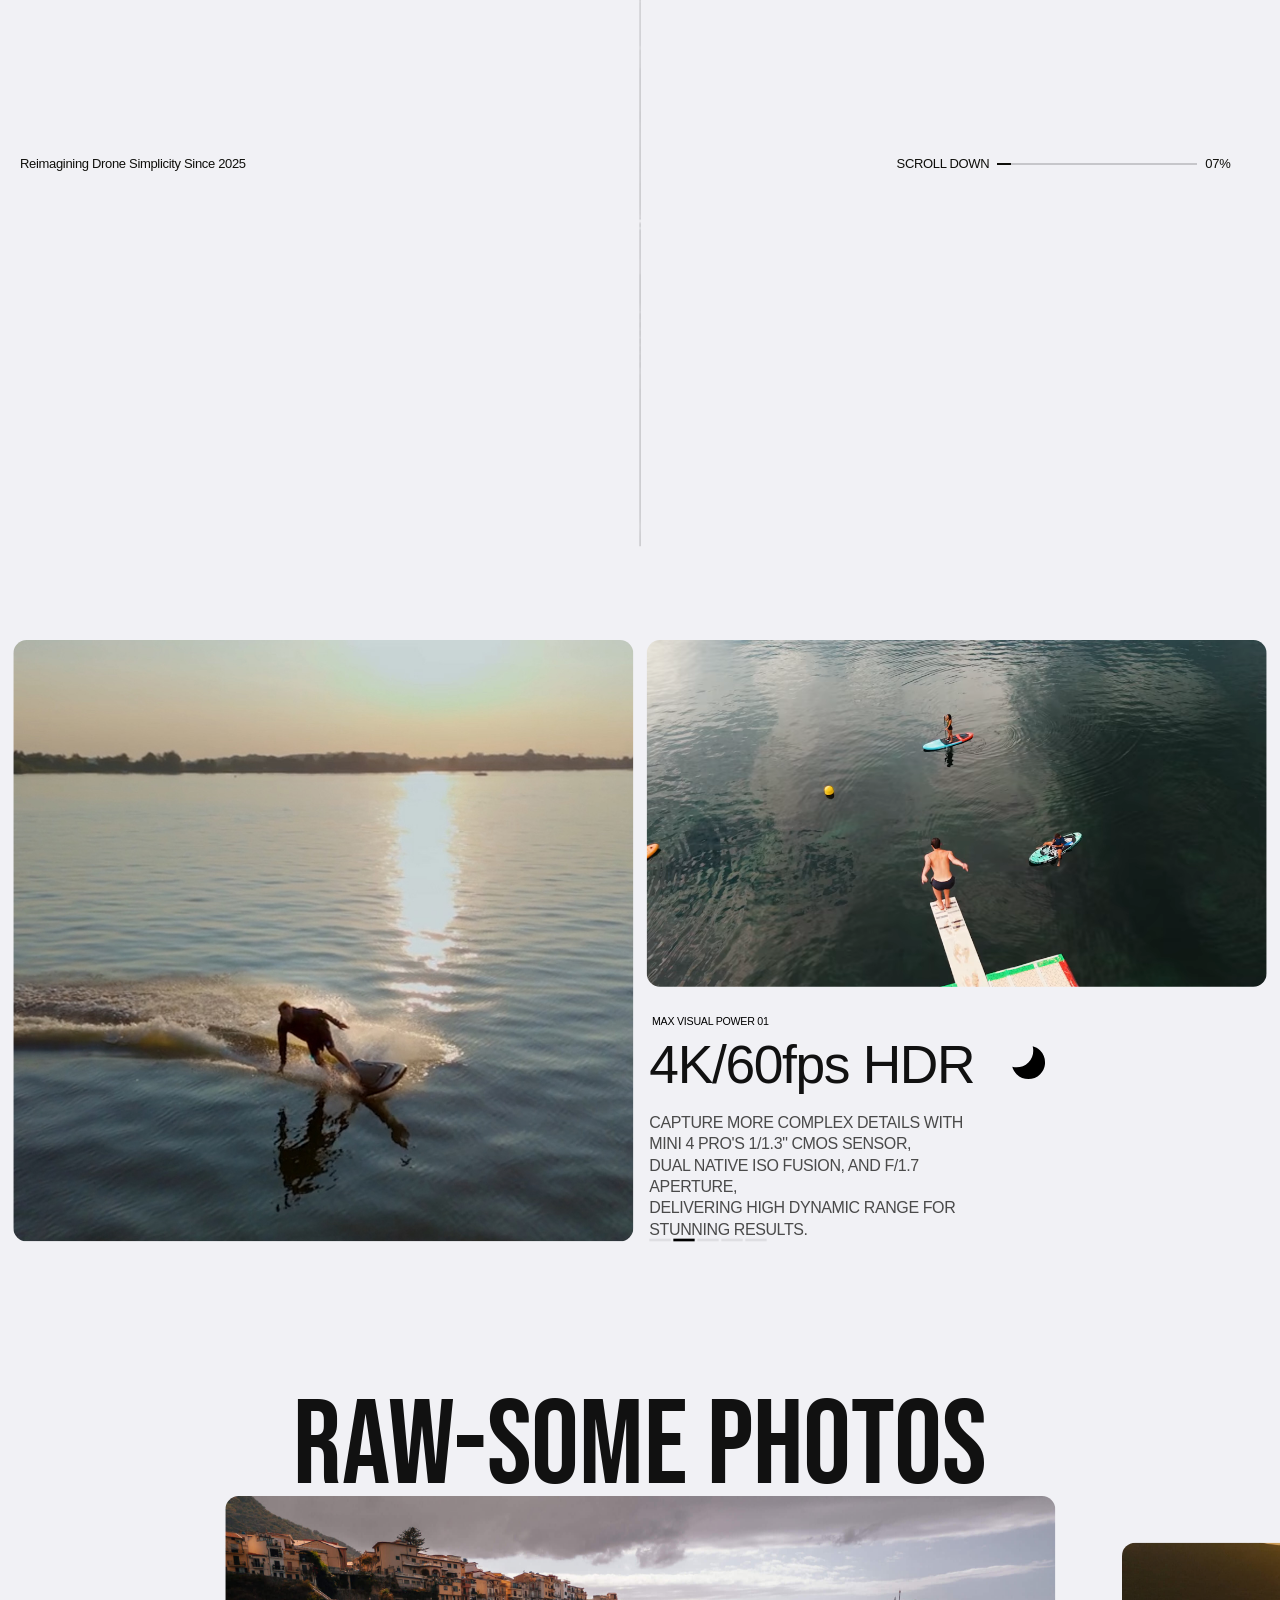
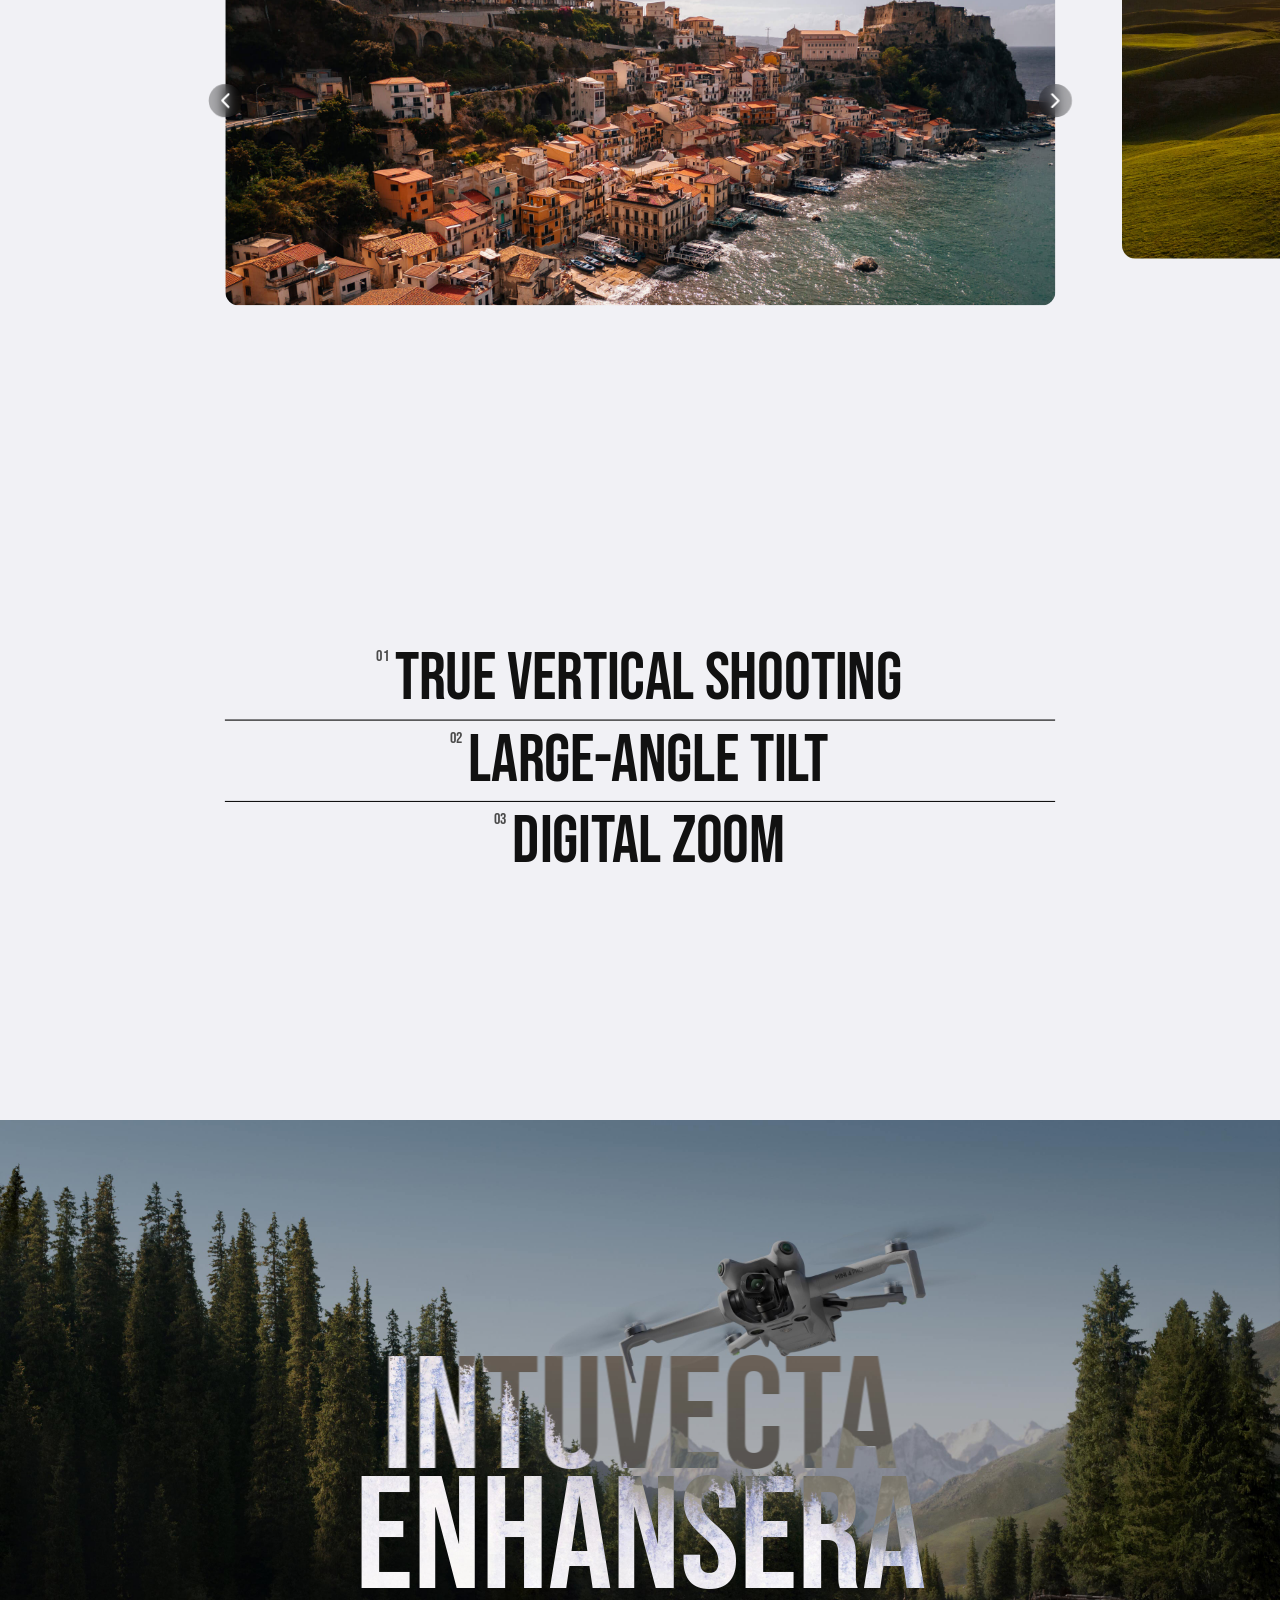
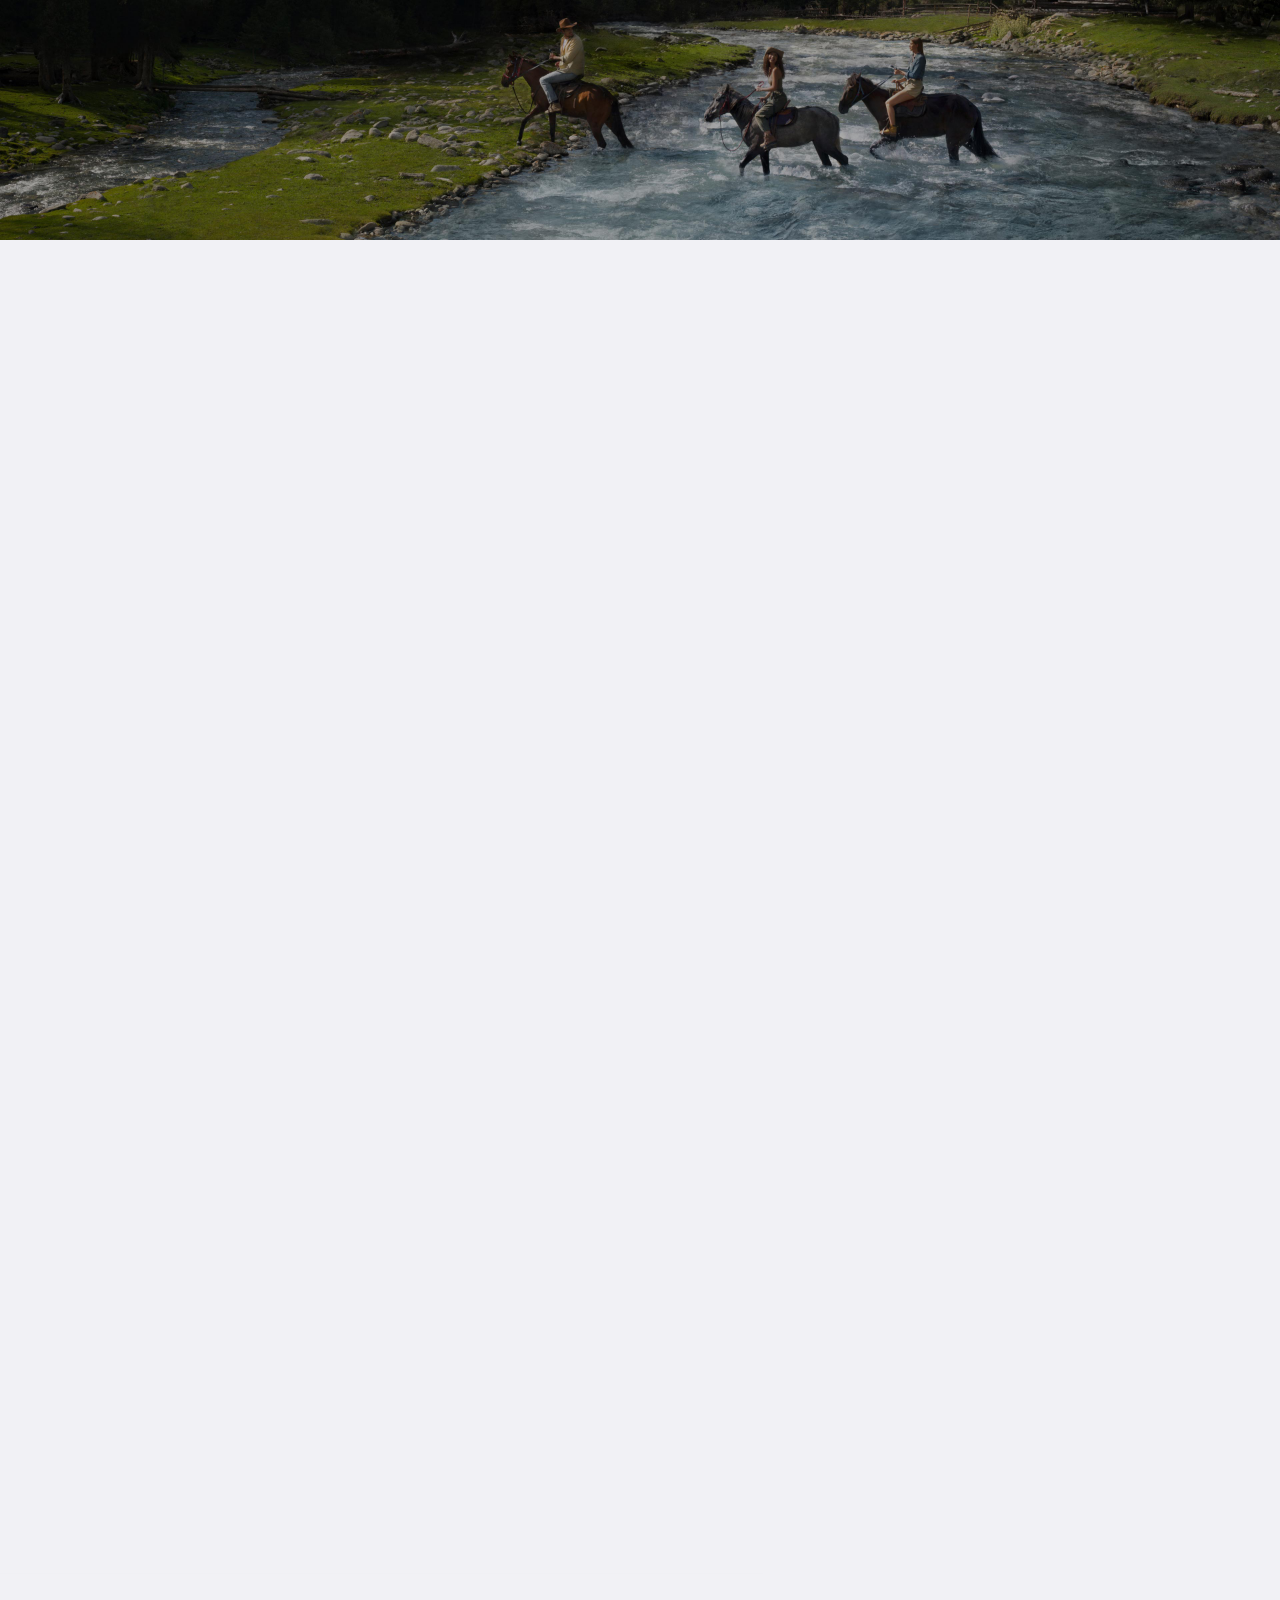
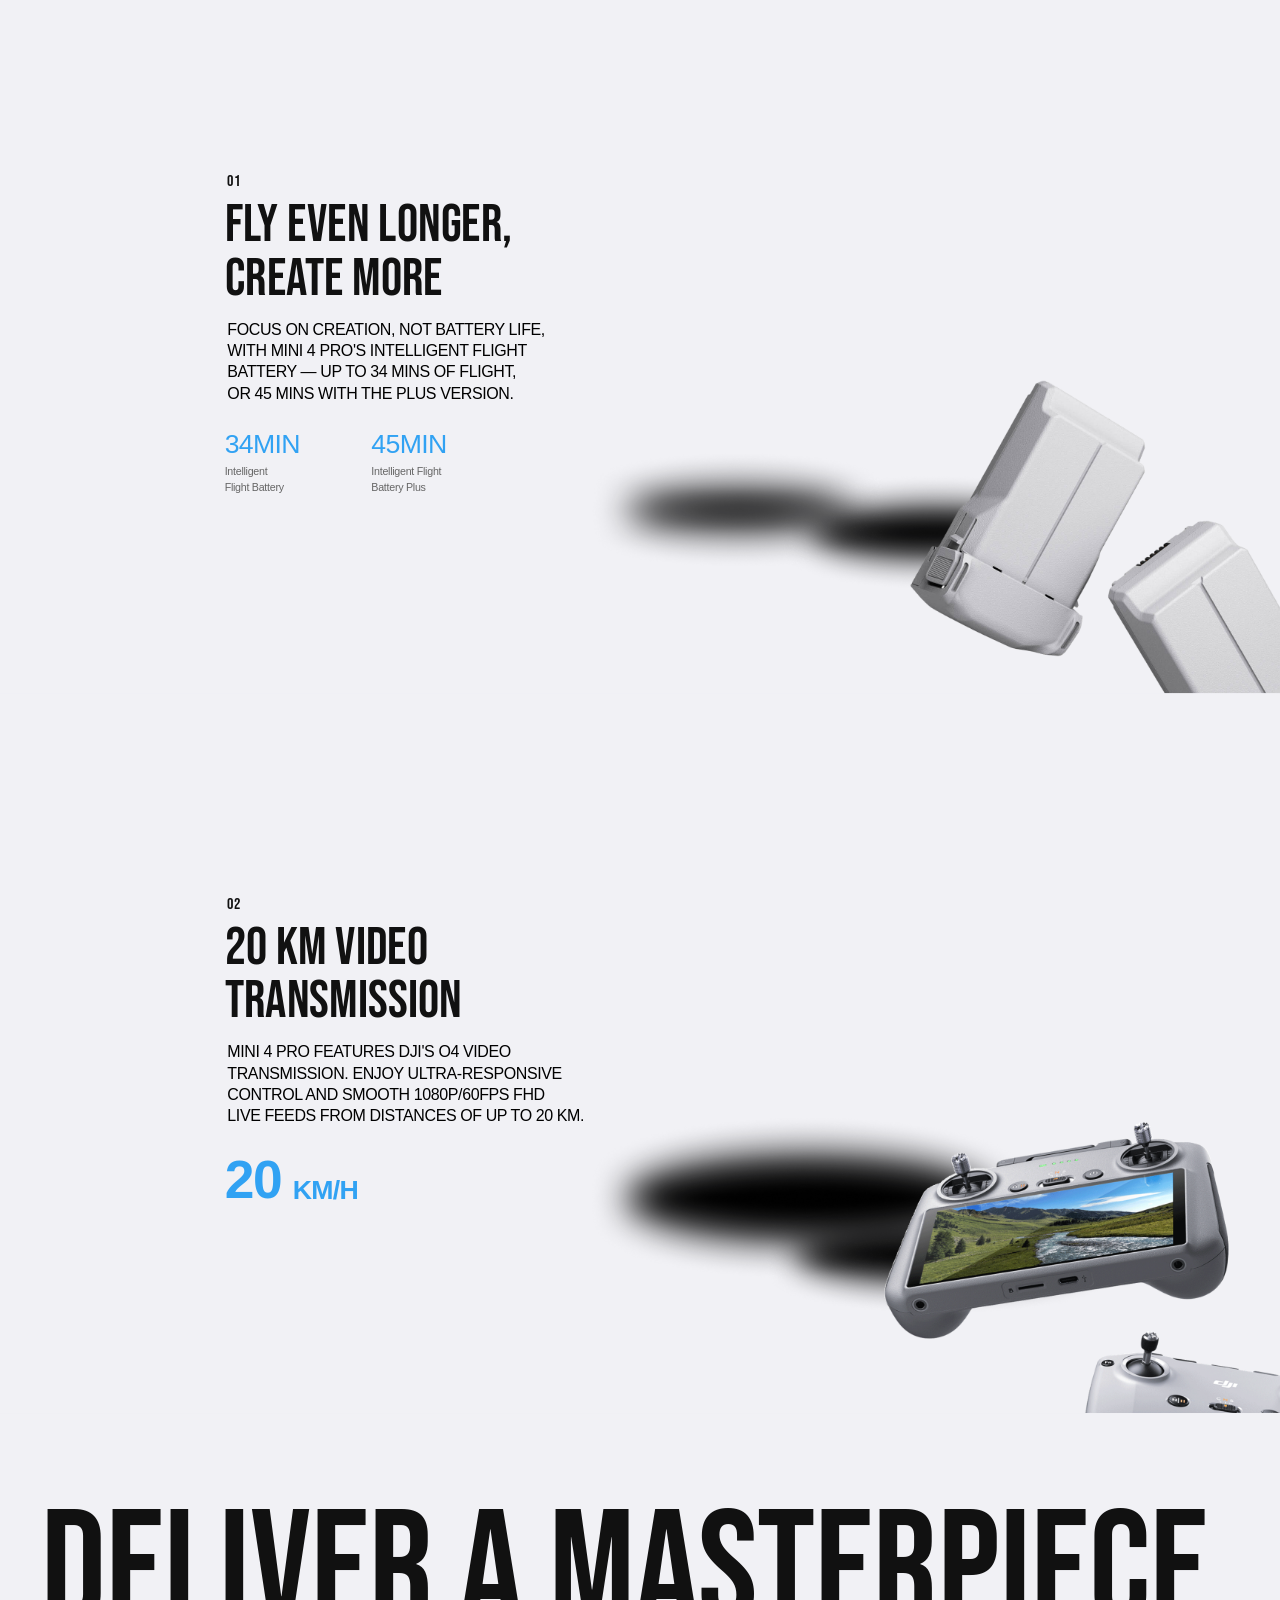
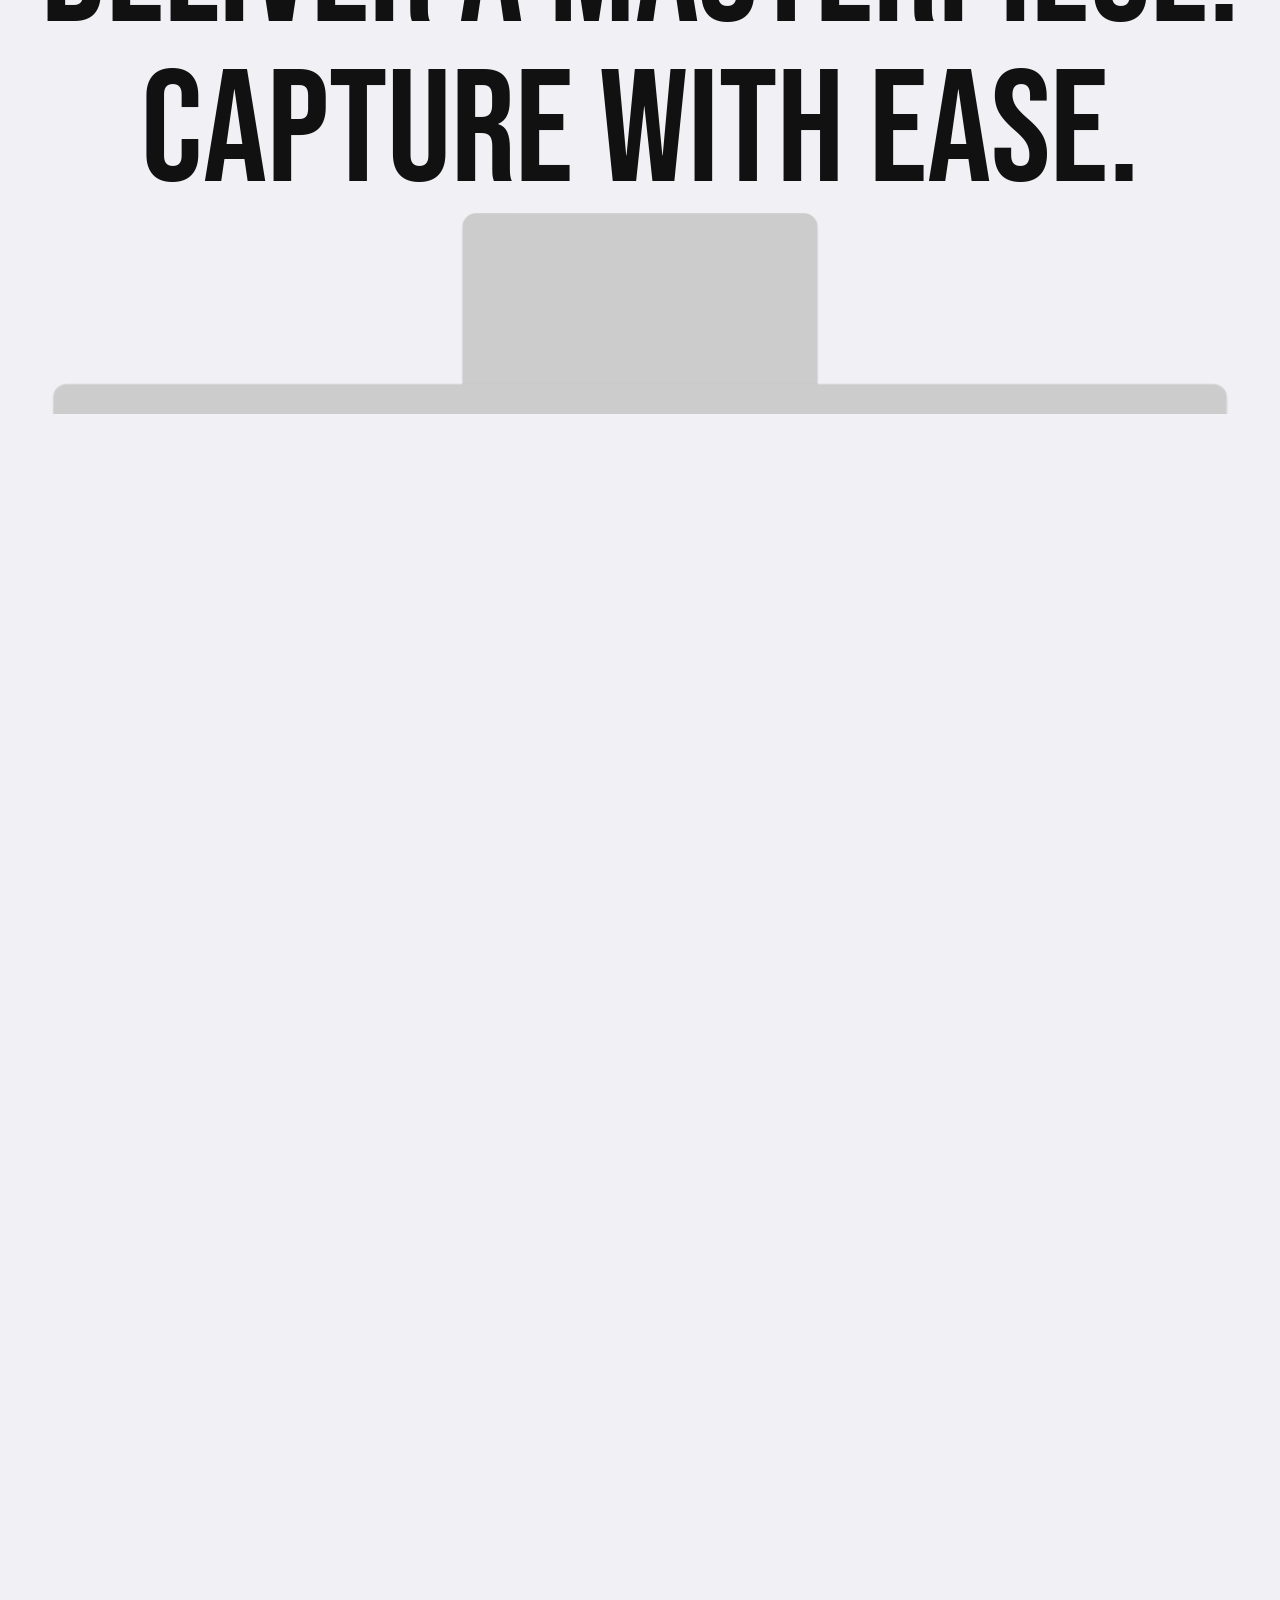
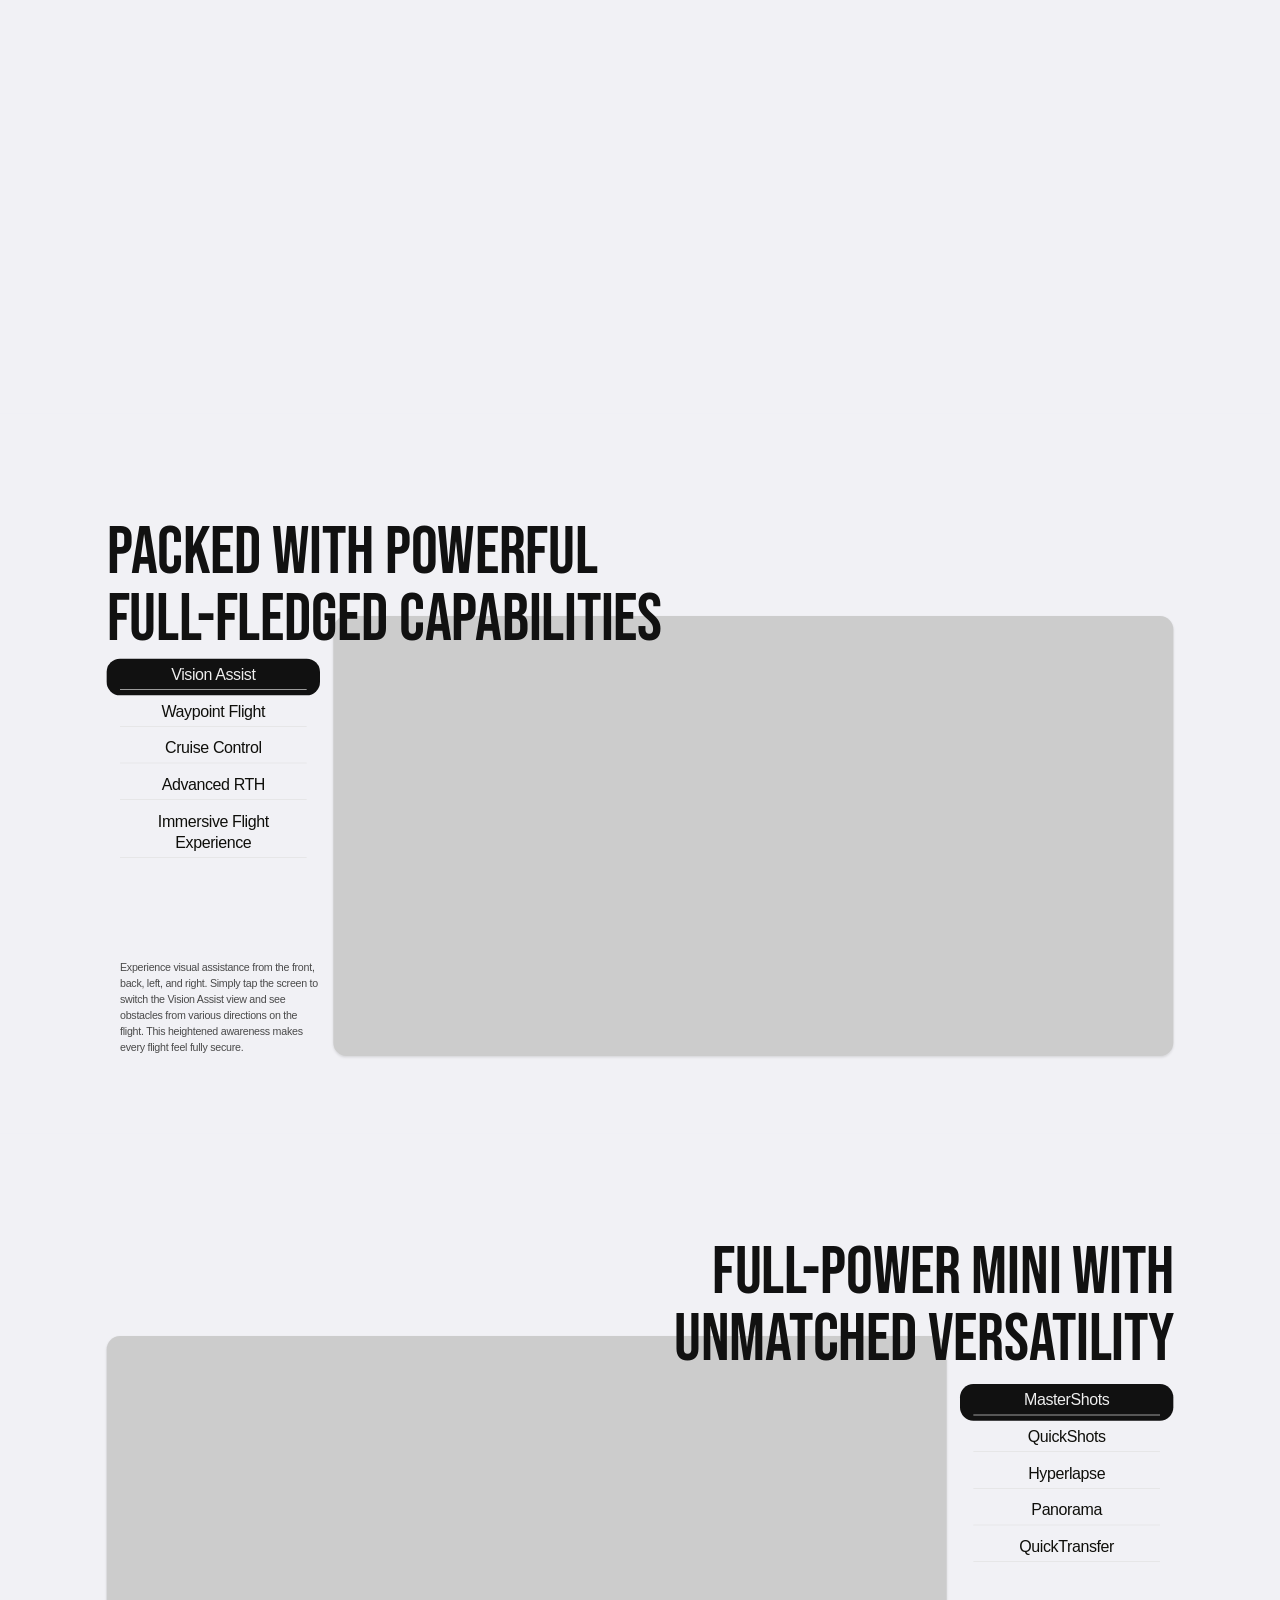
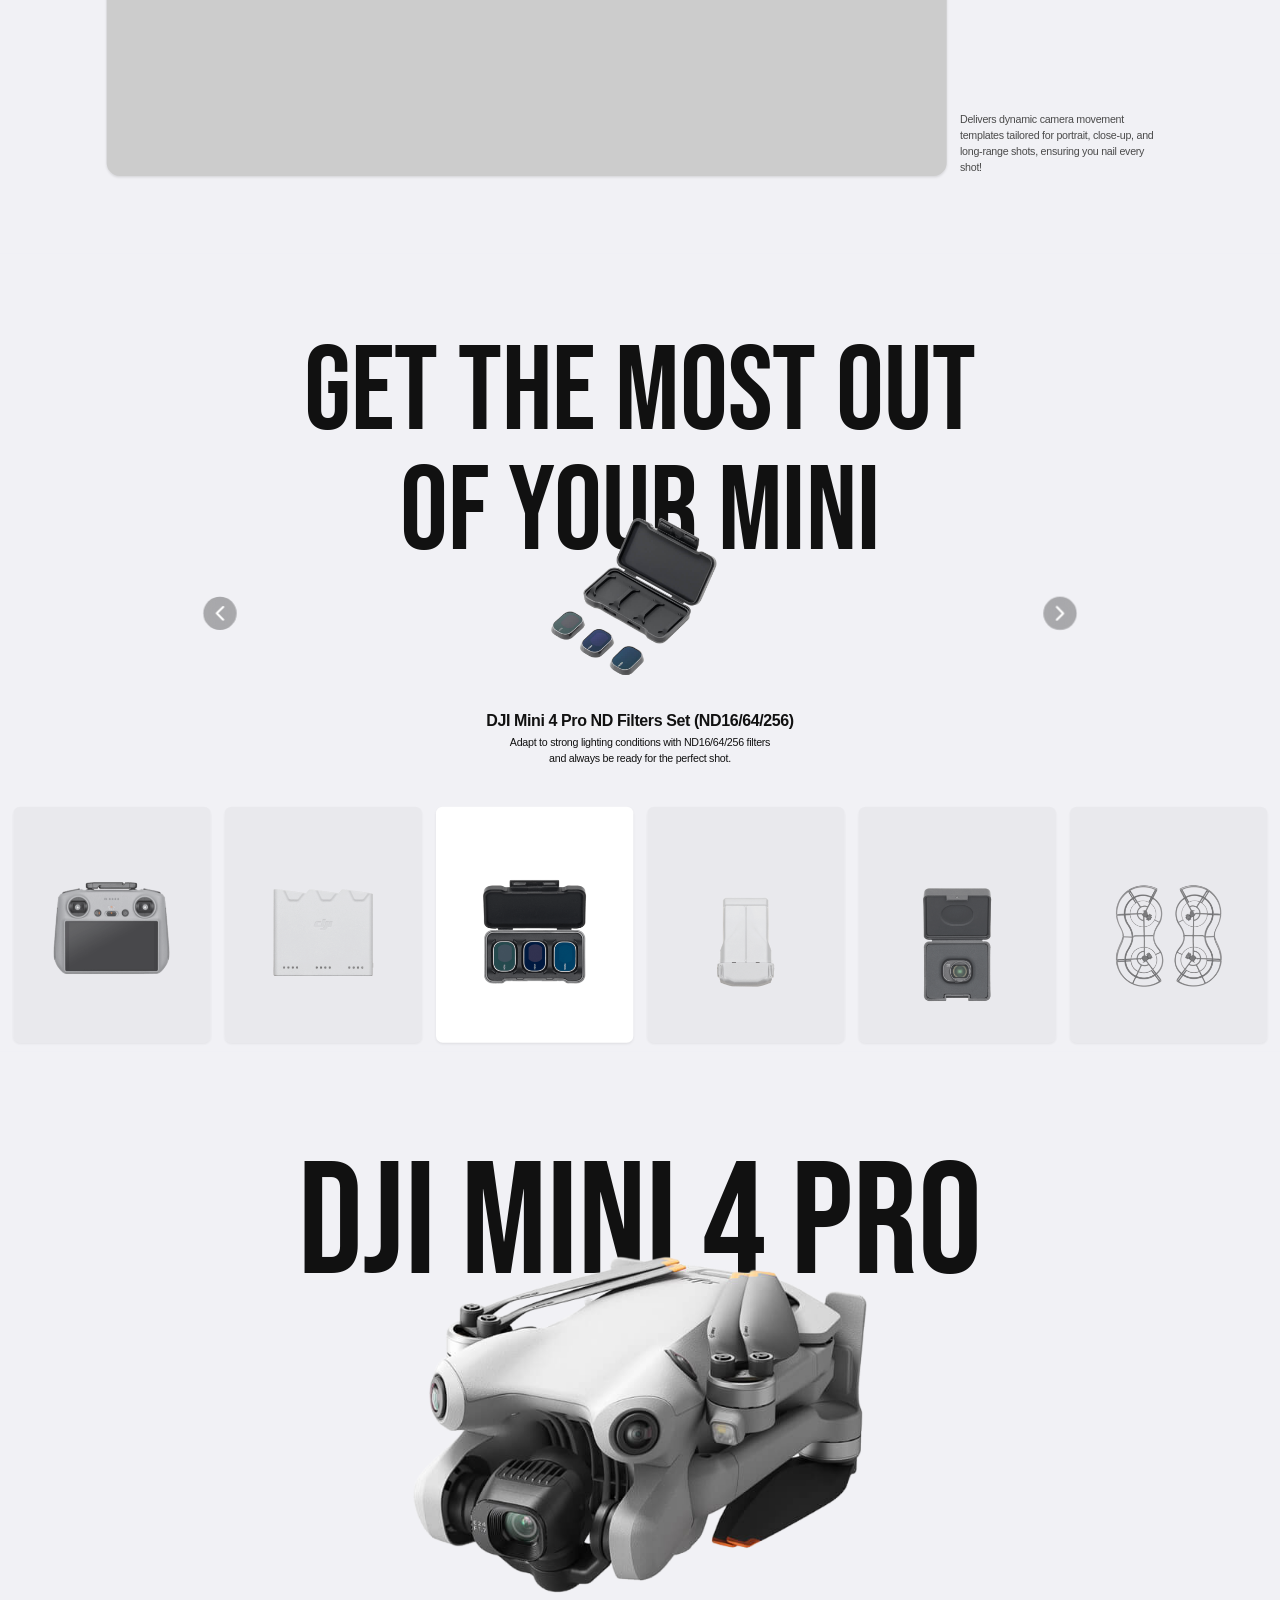
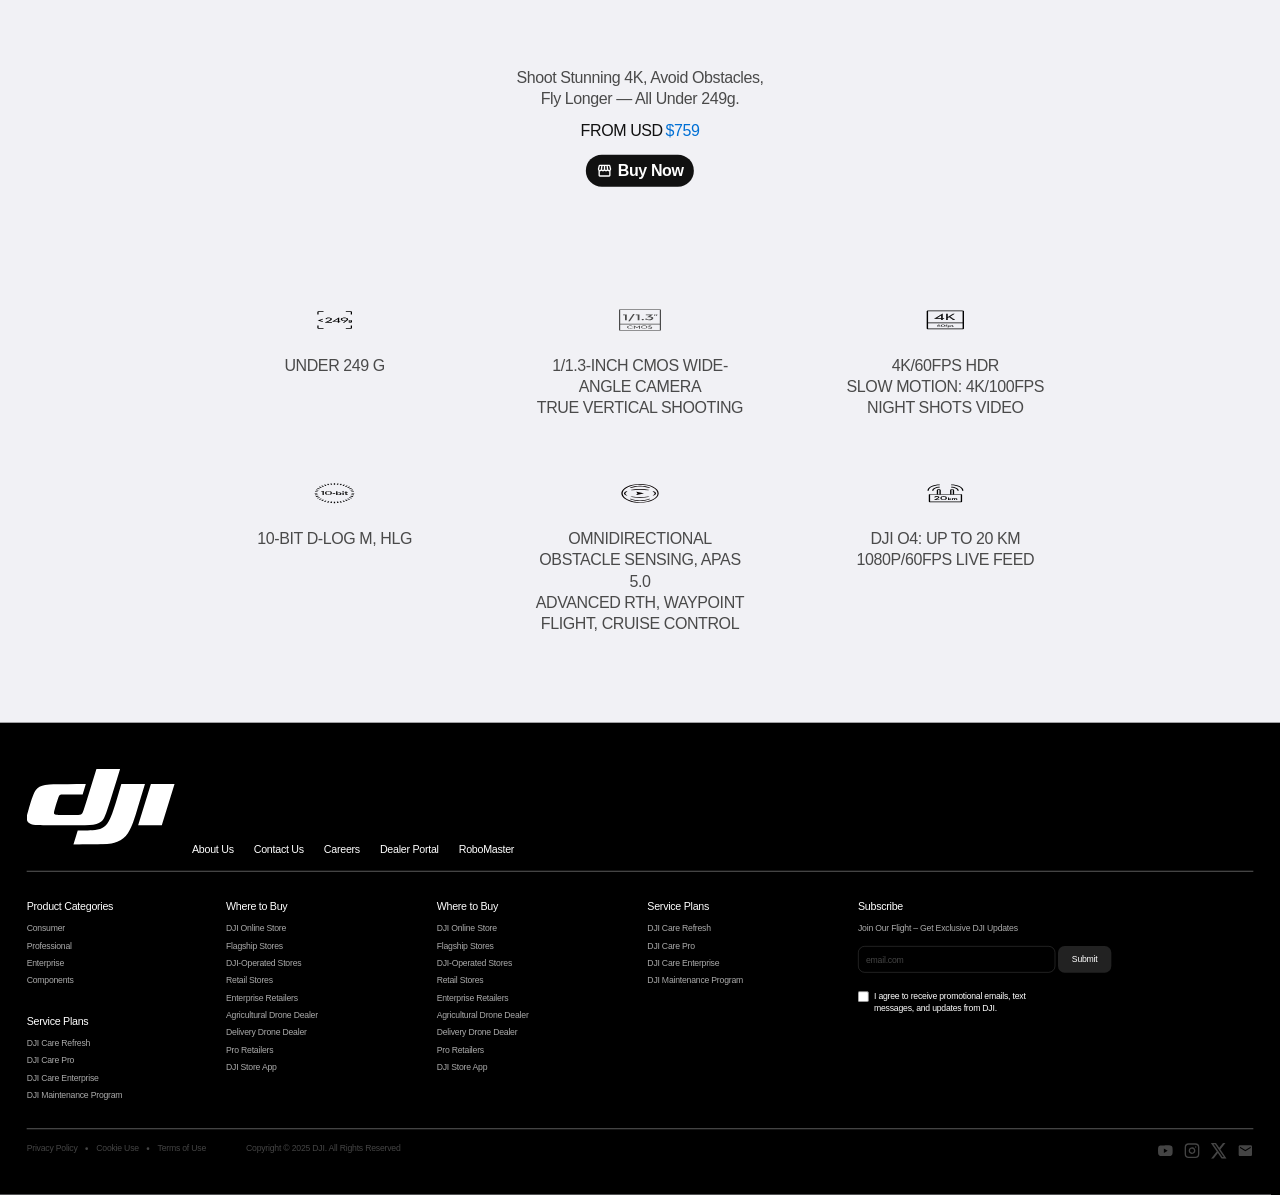
==== commit 7773ecc9: "Add files via upload" ====
--- a/index.html
+++ b/index.html
@@ -1,4 +1,4 @@
-<!DOCTYPE html>
+﻿<!DOCTYPE html>
 <html lang="ko">
 <head>
   <meta charset="UTF-8">
@@ -8,1962 +8,7 @@
   <link rel="preconnect" href="https://fonts.gstatic.com" crossorigin>
   <link href="https://fonts.googleapis.com/css2?family=Bebas+Neue&display=swap" rel="stylesheet">
   <link rel="stylesheet" as="style" crossorigin href="https://cdn.jsdelivr.net/gh/orioncactus/pretendard@v1.3.9/dist/web/variable/pretendardvariable.min.css">
-  <style>
-    *, *::before, *::after { box-sizing: border-box; margin: 0; padding: 0; }
-
-    body {
-      background: #f1f1f5;
-      font-family: 'Pretendard Variable', 'Pretendard', sans-serif;
-    }
-
-    /* ── HERO SECTION ── */
-    .hero {
-      position: relative;
-      width: 1920px;
-      height: 1080px;
-      background: #f1f1f5;
-      overflow: hidden;
-      margin: 0 auto;
-    }
-
-    /* DRIFTCAM 배경 텍스트 */
-    .hero-title {
-      position: absolute;
-      top: 20px;
-      left: 0;
-      width: 1920px;
-      font-family: 'Bebas Neue', sans-serif;
-      font-size: 631px;
-      line-height: 757px;
-      color: #111;
-      text-transform: uppercase;
-      white-space: nowrap;
-      pointer-events: none;
-      user-select: none;
-      text-align: center;
-    }
-
-    /* 드론 이미지 (공통, fixed) */
-    .main-drone {
-      position: fixed;
-      top: 0;
-      left: 340px;
-      width: 1320px;
-      height: 1320px;
-      z-index: 2;
-      pointer-events: none;
-    }
-
-    .main-drone img {
-      width: 100%;
-      height: 100%;
-      object-fit: contain;
-    }
-
-    /* ── NAVBAR ── */
-    .navbar {
-      position: fixed;
-      top: 20px;
-      left: 50%;
-      transform: translateX(-50%);
-      width: min(1320px, calc(100vw - 40px));
-      height: 80px;
-      background: rgba(241, 241, 245, 0.3);
-      backdrop-filter: blur(20px);
-      -webkit-backdrop-filter: blur(20px);
-      border-radius: 20px;
-      box-shadow: 0px 2px 4px rgba(0, 0, 0, 0.08);
-      z-index: 10;
-      display: flex;
-      align-items: center;
-      padding: 0 24px;
-      justify-content: space-between;
-    }
-
-    .nav-logo {
-      width: 63px;
-      height: 36px;
-      flex-shrink: 0;
-    }
-
-    .nav-logo img {
-      width: 100%;
-      height: 100%;
-      display: block;
-    }
-
-    .nav-links {
-      display: flex;
-      align-items: center;
-      gap: 24px;
-      list-style: none;
-    }
-
-    .nav-links li {
-      font-size: 16px;
-      font-weight: 400;
-      line-height: 24px;
-      letter-spacing: -0.4px;
-      color: #111;
-      white-space: nowrap;
-      cursor: pointer;
-    }
-
-    .nav-actions {
-      display: flex;
-      align-items: center;
-      gap: 12px;
-      flex-shrink: 0;
-    }
-
-    .nav-icon {
-      width: 24px;
-      height: 24px;
-      display: block;
-      cursor: pointer;
-    }
-
-    .store-btn {
-      display: flex;
-      align-items: center;
-      gap: 4px;
-      background: #111;
-      color: #fff;
-      border: none;
-      border-radius: 100px;
-      padding: 8px 16px;
-      cursor: pointer;
-      font-family: 'Pretendard Variable', 'Pretendard', sans-serif;
-      font-size: 16px;
-      font-weight: 500;
-      line-height: 24px;
-      letter-spacing: -0.4px;
-      white-space: nowrap;
-    }
-
-    .store-btn img {
-      width: 24px;
-      height: 24px;
-    }
-
-    /* ── SECTION 2: 작품 설명 ── */
-    .desc-section {
-      position: relative;
-      width: 1920px;
-      height: 1080px;
-      background: #f1f1f5;
-      overflow: hidden;
-      margin: 0 auto;
-    }
-
-    .desc-ellipse {
-      position: absolute;
-      left: 603px;
-      top: 793px;
-      width: 661px;
-      height: 95px;
-      background: radial-gradient(ellipse, rgba(0,0,0,0.2) 0%, transparent 70%);
-      filter: blur(30px);
-      pointer-events: none;
-      opacity: 0;
-      transition: opacity 1200ms ease;
-    }
-
-    .desc-anno-left {
-      position: absolute;
-      left: 140px;
-      top: 288px;
-      width: 720px;
-      height: 153px;
-      z-index: 3;
-      opacity: 0;
-      transition: opacity 1200ms ease;
-    }
-
-    .desc-anno-left img {
-      width: 100%;
-      height: 100%;
-    }
-
-    .desc-anno-right {
-      position: absolute;
-      left: 1060px;
-      top: 640px;
-      width: 720px;
-      height: 153px;
-      transform: rotate(180deg);
-      z-index: 3;
-      opacity: 0;
-      transition: opacity 1200ms ease;
-    }
-
-    .desc-anno-right img {
-      width: 100%;
-      height: 100%;
-    }
-
-    .desc-left {
-      position: absolute;
-      left: 140px;
-      top: 256px;
-      z-index: 3;
-      opacity: 0;
-      transition: opacity 1200ms ease;
-    }
-
-    .desc-right {
-      position: absolute;
-      left: 1359px;
-      top: 761px;
-      z-index: 3;
-      opacity: 0;
-      transition: opacity 1200ms ease;
-    }
-
-    .desc-icon {
-      display: block;
-      width: 24px;
-      height: 24px;
-      margin-bottom: 0;
-    }
-
-    .desc-icon--rotated {
-      transform: rotate(-90deg);
-    }
-
-    .desc-heading {
-      font-size: 60px;
-      font-weight: 600;
-      line-height: 80px;
-      letter-spacing: -1.5px;
-      color: #111;
-      white-space: nowrap;
-      margin: 20px 0 0 0;
-    }
-
-    .desc-body {
-      font-size: 16px;
-      font-weight: 400;
-      line-height: 24px;
-      letter-spacing: -0.4px;
-      color: #4a4a4a;
-      margin-top: 8px;
-    }
-
-    /* ── SECTION 3: High-Def Imaging ── */
-    .imaging-section {
-      position: relative;
-      width: 1920px;
-      height: 1080px;
-      background: #f1f1f5;
-      margin: 0 auto;
-      overflow: hidden;
-    }
-
-    .imaging-card {
-      position: absolute;
-      top: 50%;
-      left: 50%;
-      transform: translate(-50%, -50%);
-      width: 1879px;
-      height: 1040px;
-      border-radius: 20px;
-      overflow: hidden;
-      clip-path: inset(520px 940px 520px 940px round 20px);
-      opacity: 0;
-    }
-
-    .imaging-card video {
-      position: absolute;
-      inset: 0;
-      width: 100%;
-      height: 100%;
-      object-fit: cover;
-      z-index: 0;
-    }
-
-    .imaging-title-group {
-      position: absolute;
-      left: 70px;
-      top: 90px;
-      z-index: 2;
-      pointer-events: none;
-      transform: translateX(870px);
-      transition: transform 1600ms cubic-bezier(0.4,0,0.2,1);
-    }
-    .imaging-title-group.expanded {
-      transform: translateX(0);
-    }
-
-    .imaging-title-1,
-    .imaging-title-2 {
-      font-family: 'Bebas Neue', sans-serif;
-      font-size: 240px;
-      line-height: 240px;
-      color: #fff;
-      text-transform: uppercase;
-      white-space: nowrap;
-    }
-
-    .imaging-desc {
-      position: absolute;
-      right: 70px;
-      bottom: 90px;
-      text-align: left;
-      font-size: 24px;
-      font-weight: 500;
-      line-height: 32px;
-      letter-spacing: -0.6px;
-      color: #fff;
-      text-transform: uppercase;
-      white-space: nowrap;
-      transform: translateX(-870px);
-      transition: transform 1600ms cubic-bezier(0.4,0,0.2,1);
-      z-index: 2;
-      pointer-events: none;
-    }
-    .imaging-desc.expanded {
-      transform: translateX(0);
-    }
-
-    /* ── SECTION 4: 4K/60fps HDR ── */
-    .hdr-section {
-      position: relative;
-      width: 1920px;
-      height: 1080px;
-      background: #f1f1f5;
-      margin: 0 auto;
-    }
-
-    /* 왼쪽 패널 */
-    .hdr-left {
-      position: absolute;
-      left: 20px;
-      top: 120px;
-      width: 930px;
-      height: 902px;
-      border-radius: 20px;
-      overflow: hidden;
-    }
-
-    .hdr-left-track {
-      display: flex;
-      width: calc(930px * 5);
-      height: 100%;
-      transition: transform 0.6s ease;
-    }
-
-    .hdr-left-track img {
-      width: 930px;
-      height: 902px;
-      object-fit: cover;
-      flex-shrink: 0;
-    }
-
-    /* 오른쪽 패널 */
-    .hdr-right {
-      position: absolute;
-      left: 970px;
-      top: 120px;
-      width: 930px;
-      height: 520px;
-      border-radius: 20px;
-      overflow: hidden;
-    }
-
-    .hdr-right-track {
-      display: flex;
-      width: calc(930px * 5);
-      height: 100%;
-      transition: transform 0.6s ease;
-    }
-
-    .hdr-right-track video {
-      width: 930px;
-      height: 520px;
-      object-fit: cover;
-      flex-shrink: 0;
-    }
-
-    /* 텍스트 */
-    .hdr-label {
-      position: absolute;
-      left: 978px;
-      top: 680px;
-      font-size: 16px;
-      font-weight: 500;
-      line-height: 24px;
-      letter-spacing: -0.4px;
-      color: #000;
-    }
-
-    .hdr-title {
-      position: absolute;
-      left: 974px;
-      top: 708px;
-      font-size: 80px;
-      font-weight: 500;
-      line-height: 100px;
-      letter-spacing: -2px;
-      color: #111;
-      white-space: nowrap;
-    }
-
-    .hdr-icon {
-      position: absolute;
-      left: 1517px;
-      top: 728px;
-      width: 60px;
-      height: 60px;
-    }
-
-    .hdr-desc {
-      position: absolute;
-      left: 974px;
-      top: 828px;
-      width: 512px;
-      font-size: 24px;
-      font-weight: 500;
-      line-height: 32px;
-      letter-spacing: -0.6px;
-      color: #4a4a4a;
-      text-transform: uppercase;
-    }
-
-    .hdr-indicator {
-      position: absolute;
-      bottom: 58px;
-      right: 770px;
-      display: flex;
-      gap: 4px;
-      align-items: center;
-    }
-    .hdr-indicator-bar {
-      width: 32px;
-      height: 4px;
-      background: rgba(0, 0, 0, 0.08);
-    }
-    .hdr-indicator-bar.active {
-      background: #000000;
-    }
-
-    /* ── SECTION 5: RAW-SOME PHOTOS ── */
-    .raw-section {
-      position: relative;
-      width: 1920px;
-      height: 1080px;
-      background: #f1f1f5;
-      margin: 0 auto;
-      overflow: hidden;
-    }
-
-    .raw-title {
-      position: absolute;
-      left: calc(50% - 520px);
-      top: 160px;
-      width: 1041px;
-      font-family: 'Bebas Neue', sans-serif;
-      font-size: 180px;
-      line-height: 180px;
-      color: #111;
-      text-transform: uppercase;
-      pointer-events: none;
-      user-select: none;
-    }
-
-    .raw-carousel-outer {
-      position: absolute;
-      left: 50%;
-      transform: translateX(-50%);
-      top: 324px;
-      width: 1920px;
-      height: 614px;
-      overflow: hidden;
-    }
-
-    .raw-carousel-inner {
-      position: absolute;
-      left: 338px;
-      top: 0;
-      height: 614px;
-    }
-
-    .raw-track {
-      display: flex;
-      align-items: center;
-      gap: 100px;
-      height: 614px;
-      transition: transform 0.6s ease;
-    }
-
-    .raw-slide {
-      flex-shrink: 0;
-      border-radius: 20px;
-      overflow: hidden;
-      width: 1080px;
-      height: 474px;
-      transition: width 0.6s ease, height 0.6s ease;
-    }
-
-    .raw-slide.active {
-      width: 1245px;
-      height: 614px;
-    }
-
-    .raw-slide img {
-      width: 100%;
-      height: 100%;
-      object-fit: cover;
-      display: block;
-    }
-
-    .raw-nav {
-      position: absolute;
-      top: calc(324px + 282px);
-      left: 313px;
-      width: 1295px;
-      height: 50px;
-      pointer-events: none;
-    }
-
-    .raw-btn {
-      position: absolute;
-      top: 0;
-      width: 50px;
-      height: 50px;
-      border-radius: 50%;
-      border: none;
-      background: rgba(0, 0, 0, 0.3);
-      backdrop-filter: blur(10px);
-      -webkit-backdrop-filter: blur(10px);
-      cursor: pointer;
-      display: flex;
-      align-items: center;
-      justify-content: center;
-      pointer-events: all;
-      padding: 6.25px;
-      z-index: 5;
-    }
-
-    .raw-btn img {
-      width: 37.5px;
-      height: 37.5px;
-    }
-
-    .raw-btn-prev {
-      left: 0;
-      transform: rotate(180deg);
-    }
-
-    .raw-btn-next {
-      right: 0;
-    }
-
-    /* ── SECTION 6: FEATURES LIST ── */
-    .feat-section {
-      position: relative;
-      width: 1920px;
-      height: 1080px;
-      background: #f1f1f5;
-      margin: 0 auto;
-      overflow: hidden;
-    }
-
-    .feat-list {
-      position: absolute;
-      left: 50%;
-      top: 50%;
-      transform: translate(-50%, -50%);
-      width: 1246px;
-    }
-
-    .feat-row {
-      position: relative;
-      height: 122px;
-      overflow: hidden;
-      transition: height 0.4s ease;
-      cursor: pointer;
-    }
-
-    .feat-row + .feat-row::before {
-      content: '';
-      position: absolute;
-      top: 0;
-      left: 0;
-      width: 100%;
-      height: 2px;
-      background: #111;
-      transition: opacity 0.3s ease;
-    }
-
-    /* 헤더: 행별 들여쓰기 위치 */
-    .feat-header {
-      position: absolute;
-      top: 12px;
-      display: flex;
-      align-items: flex-start;
-      gap: 8px;
-      white-space: nowrap;
-    }
-
-    .feat-row-1 .feat-header { left: 227px; }
-    .feat-row-2 .feat-header { left: 337.5px; }
-    .feat-row-3 .feat-header { left: 403.5px; }
-
-    .feat-num {
-      font-family: 'Bebas Neue', sans-serif;
-      font-size: 24px;
-      line-height: 32px;
-      color: #4a4a4a;
-      flex-shrink: 0;
-    }
-
-    .feat-title {
-      font-family: 'Bebas Neue', sans-serif;
-      font-size: 100px;
-      line-height: 100px;
-      color: #111;
-      transition: opacity 0.3s ease;
-    }
-
-    /* 비활성 행 타이틀 흐리기 */
-    .feat-list.has-hover .feat-row:not(.expanded) .feat-title,
-    .feat-list.has-hover .feat-row:not(.expanded) .feat-num,
-    .feat-list.has-hover .feat-row:not(.expanded)::before {
-      opacity: 0.4;
-    }
-
-    /* 확장 콘텐츠: 항상 가운데 정렬 */
-    .feat-body {
-      position: absolute;
-      top: 132px; /* 12(top) + 100(title) + 20(gap) */
-      left: 50%;
-      transform: translateX(-50%);
-      width: 793px;
-      display: flex;
-      flex-direction: column;
-      align-items: center;
-      gap: 20px;
-      padding-bottom: 32px;
-      opacity: 0;
-      transition: opacity 0.25s ease 0.1s;
-    }
-
-    .feat-desc {
-      font-size: 16px;
-      font-weight: 400;
-      line-height: 24px;
-      letter-spacing: -0.4px;
-      color: #000;
-      text-align: center;
-      flex-shrink: 0;
-    }
-
-    .feat-video {
-      width: 600px;
-      height: 336px;
-      border-radius: 12px;
-      object-fit: cover;
-      flex-shrink: 0;
-      display: block;
-    }
-
-    .feat-row.expanded {
-      height: 568px; /* 12 + 100 + 20 + 48(desc) + 20 + 336(video) + 32(bottom) */
-    }
-
-    .feat-row.expanded .feat-body {
-      opacity: 1;
-    }
-
-    /* ── SECTION 7: 더 좋아진 비행 ── */
-    .flight-section {
-      position: relative;
-      width: 1920px;
-      height: 1080px;
-      margin: 0 auto;
-      overflow: hidden;
-    }
-
-    .flight-bg {
-      position: absolute;
-      inset: 0;
-      width: 100%;
-      height: 100%;
-      object-fit: contain;
-      pointer-events: none;
-    }
-
-    .flight-text {
-      position: absolute;
-      left: 960.5px;
-      transform: translateX(-50%);
-      font-family: 'Bebas Neue', sans-serif;
-      font-size: 240px;
-      line-height: 240px;
-      color: #fff;
-      text-transform: uppercase;
-      white-space: nowrap;
-      text-align: center;
-      mix-blend-mode: exclusion;
-      pointer-events: none;
-      user-select: none;
-    }
-
-    .flight-text-1 { top: 330px; }
-    .flight-text-2 { top: 510px; }
-
-    /* ── SECTION 8: 기능 설명 전 ── */
-    .sense-wrapper {
-      width: 1920px;
-      height: calc(200vh + 200px); /* 100vh 진입 + 100vh 비디오 확장 + 200 홀드 */
-      margin: 0 auto;
-    }
-
-    .sense-section {
-      position: sticky;
-      top: 0;
-      width: 1920px;
-      height: 100vh;
-      background: #f1f1f5;
-      overflow: hidden;
-    }
-
-    .sense-title-1 {
-      position: absolute;
-      left: 688.5px;
-      top: 200px;
-      transform: translateX(calc(-50% - 1920px));
-      font-family: 'Bebas Neue', sans-serif;
-      font-size: 180px;
-      line-height: 180px;
-      color: #111;
-      text-transform: uppercase;
-      white-space: nowrap;
-      text-align: center;
-      pointer-events: none;
-      user-select: none;
-    }
-
-    .sense-title-2 {
-      position: absolute;
-      left: 1250px;
-      top: 720px;
-      transform: translateX(calc(-50% + 1920px));
-      width: 1340px;
-      font-family: 'Bebas Neue', sans-serif;
-      font-size: 180px;
-      line-height: 180px;
-      color: #111;
-      text-transform: uppercase;
-      text-align: center;
-      pointer-events: none;
-      user-select: none;
-    }
-
-    .sense-video {
-      position: absolute;
-      left: 653px;
-      top: 380px;
-      width: 614px;
-      height: 320px;
-      border-radius: 10px;
-      object-fit: cover;
-      z-index: 2;
-    }
-
-    .sense-desc {
-      position: absolute;
-      left: calc(50% + 0.5px);
-      top: 907px;
-      transform: translateX(-50%);
-      font-size: 24px;
-      font-weight: 500;
-      line-height: 32px;
-      letter-spacing: -0.6px;
-      color: #4a4a4a;
-      text-align: center;
-      text-transform: uppercase;
-      white-space: nowrap;
-      opacity: 0;
-      transition: opacity 800ms ease;
-    }
-
-    /* ── SECTION 9: 배터리 ── */
-    .battery-section {
-      position: relative;
-      width: 1920px;
-      height: 1080px;
-      background: #f1f1f5;
-      margin: 0 auto;
-      overflow: hidden;
-    }
-
-    .battery-num {
-      position: absolute;
-      left: 341px;
-      top: 296px;
-      font-family: 'Bebas Neue', sans-serif;
-      font-size: 24px;
-      line-height: 32px;
-      color: #111;
-      white-space: nowrap;
-    }
-
-    .battery-title {
-      position: absolute;
-      left: 337px;
-      top: 338px;
-      font-family: 'Bebas Neue', sans-serif;
-      font-size: 80px;
-      line-height: 80px;
-      color: #111;
-      white-space: nowrap;
-    }
-
-    .battery-body {
-      position: absolute;
-      left: 341px;
-      top: 518px;
-      font-size: 24px;
-      font-weight: 500;
-      line-height: 32px;
-      letter-spacing: -0.6px;
-      color: #000;
-      text-transform: uppercase;
-      white-space: nowrap;
-    }
-
-    .battery-min-1 {
-      position: absolute;
-      left: 337px;
-      top: 676px;
-      font-size: 40px;
-      font-weight: 500;
-      line-height: 60px;
-      letter-spacing: -1px;
-      color: #31a2f3;
-      text-transform: uppercase;
-      white-space: nowrap;
-    }
-
-    .battery-min-2 {
-      position: absolute;
-      left: 557px;
-      top: 676px;
-      font-size: 40px;
-      font-weight: 500;
-      line-height: 60px;
-      letter-spacing: -1px;
-      color: #31a2f3;
-      text-transform: uppercase;
-      white-space: nowrap;
-    }
-
-    .battery-label-1 {
-      position: absolute;
-      left: 337px;
-      top: 736px;
-      font-size: 16px;
-      font-weight: 500;
-      line-height: 24px;
-      letter-spacing: -0.4px;
-      color: #666;
-      white-space: nowrap;
-    }
-
-    .battery-label-2 {
-      position: absolute;
-      left: 557px;
-      top: 736px;
-      font-size: 16px;
-      font-weight: 500;
-      line-height: 24px;
-      letter-spacing: -0.4px;
-      color: #666;
-      white-space: nowrap;
-    }
-
-    /* 배터리 이미지 컴포넌트 */
-    .battery-img-wrap {
-      position: absolute;
-      left: 840px;
-      top: 120px;
-      width: 840px;
-      height: 840px;
-    }
-
-    .battery-shadow {
-      position: absolute;
-      left: 98px;
-      top: 655px;
-      width: 655px;
-      height: 103px;
-      overflow: visible;
-      animation: shadowPulse 2400ms ease-in-out infinite;
-    }
-
-    @keyframes batteryFloat {
-      0%   { transform: translate(-50%, -50%) translateY(0); }
-      50%  { transform: translate(-50%, -50%) translateY(-20px); }
-      100% { transform: translate(-50%, -50%) translateY(0); }
-    }
-
-    @keyframes shadowPulse {
-      0%   { opacity: 0.12; }
-      50%  { opacity: 0.06; }
-      100% { opacity: 0.12; }
-    }
-
-    .battery-shadow-inner {
-      position: absolute;
-      top: -58.25%;
-      right: -7.63%;
-      bottom: -48.54%;
-      left: -9.16%;
-    }
-
-    .battery-shadow-inner img {
-      display: block;
-      width: 100%;
-      height: 100%;
-      max-width: none;
-    }
-
-    .battery-img {
-      position: absolute;
-      left: 50%;
-      top: calc(50% + 20px);
-      width: 840px;
-      height: 840px;
-      overflow: hidden;
-      animation: batteryFloat 2400ms ease-in-out infinite;
-    }
-
-    .battery-img img {
-      position: absolute;
-      top: 4.89%;
-      left: -2.43%;
-      width: 118.47%;
-      height: 90.41%;
-      object-fit: contain;
-    }
-
-    /* ── SECTION 10: 컨트롤러 ── */
-    .ctrl-section {
-      position: relative;
-      width: 1920px;
-      height: 1080px;
-      background: #f1f1f5;
-      margin: 0 auto;
-      overflow: hidden;
-    }
-
-    /* ── 섹션 11: Deliver a Masterpiece ── */
-    .master-wrapper {
-      width: 1920px;
-      height: calc(200vh + 1500px);
-      margin: 0 auto;
-    }
-    .master-section {
-      position: sticky;
-      top: 0;
-      width: 1920px;
-      height: 100vh;
-      background: #f1f1f5;
-      overflow: hidden;
-    }
-    .master-title {
-      position: absolute;
-      left: 960px;
-      top: 120px;
-      transform: translateX(-50%);
-      font-family: 'Bebas Neue', sans-serif;
-      font-size: 240px;
-      line-height: 240px;
-      color: #111;
-      text-align: center;
-      text-transform: uppercase;
-      white-space: nowrap;
-    }
-    .master-sub {
-      position: absolute;
-      left: 50%;
-      top: 580px;
-      transform: translateX(-50%);
-      font-family: 'Pretendard Variable', sans-serif;
-      font-size: 24px;
-      line-height: 80px;
-      color: #000;
-      letter-spacing: -0.6px;
-      white-space: nowrap;
-    }
-    .master-card {
-      position: absolute;
-      left: 50%;
-      bottom: 20px;
-      transform: translateX(-50%);
-      width: 532px;
-      height: 280px;
-      border-radius: 20px;
-      box-shadow: 0px 2px 4px rgba(0,0,0,0.12);
-      overflow: hidden;
-      background: #ccc;
-    }
-    #secondCard {
-      width: 1760px;
-      height: 924px;
-      transform: translateX(-50%) translateY(100vh);
-    }
-    .master-card video {
-      position: absolute;
-      inset: 0;
-      width: 100%;
-      height: 100%;
-      object-fit: cover;
-    }
-    .mc-title, .mc-sub, .mc-desc-box {
-      position: absolute;
-      opacity: 0;
-      transition: opacity 0.5s ease;
-      pointer-events: none;
-    }
-    .mc-title {
-      left: 60px;
-      top: 40px;
-      font-family: 'Bebas Neue', sans-serif;
-      font-size: 80px;
-      line-height: 80px;
-      color: #000;
-      white-space: nowrap;
-    }
-    .mc-sub {
-      left: 60px;
-      top: 120px;
-      font-family: 'Pretendard Variable', sans-serif;
-      font-size: 24px;
-      font-weight: 500;
-      line-height: 32px;
-      color: #000;
-      letter-spacing: -0.6px;
-      text-transform: uppercase;
-      white-space: nowrap;
-    }
-    .mc-desc-box {
-      bottom: 30px;
-      right: 30px;
-      width: 400px;
-      background: rgba(102,102,102,0.5);
-      backdrop-filter: blur(10px);
-      -webkit-backdrop-filter: blur(10px);
-      border-radius: 20px;
-      padding: 30px 40px;
-    }
-    .mc-desc-box p {
-      font-family: 'Pretendard Variable', sans-serif;
-      font-size: 16px;
-      line-height: 24px;
-      color: #fff;
-      letter-spacing: -0.4px;
-      width: 320px;
-    }
-
-    .ctrl-num {
-      position: absolute;
-      left: 341px;
-      top: 300px;
-      font-family: 'Bebas Neue', sans-serif;
-      font-size: 24px;
-      line-height: 32px;
-      color: #111;
-      white-space: nowrap;
-    }
-
-    .ctrl-title {
-      position: absolute;
-      left: 337px;
-      top: 342px;
-      font-family: 'Bebas Neue', sans-serif;
-      font-size: 80px;
-      line-height: 80px;
-      color: #111;
-      white-space: nowrap;
-    }
-
-    .ctrl-body {
-      position: absolute;
-      left: 341px;
-      top: 522px;
-      font-size: 24px;
-      font-weight: 500;
-      line-height: 32px;
-      letter-spacing: -0.6px;
-      color: #000;
-      text-transform: uppercase;
-      white-space: nowrap;
-    }
-
-    .ctrl-stat {
-      position: absolute;
-      top: 680px;
-      display: flex;
-      align-items: baseline;
-      gap: 0;
-    }
-
-    .ctrl-stat-num {
-      position: absolute;
-      left: 337px;
-      top: 680px;
-      font-size: 80px;
-      font-weight: 700;
-      line-height: 100px;
-      letter-spacing: -2px;
-      color: #31a2f3;
-      text-transform: uppercase;
-      white-space: nowrap;
-    }
-
-    .ctrl-stat-unit {
-      position: absolute;
-      left: 439px;
-      top: 714px;
-      font-size: 40px;
-      font-weight: 600;
-      line-height: 60px;
-      letter-spacing: -1px;
-      color: #31a2f3;
-      text-transform: uppercase;
-      white-space: nowrap;
-    }
-
-    /* 컨트롤러 이미지 */
-    .ctrl-img-wrap {
-      position: absolute;
-      left: 840px;
-      top: 120px;
-      width: 840px;
-      height: 840px;
-    }
-
-    .ctrl-shadow {
-      position: absolute;
-      left: 99px;
-      top: 572px;
-      width: 692px;
-      height: 192px;
-      overflow: visible;
-      animation: ctrlShadow 2400ms ease-in-out infinite;
-    }
-
-    .ctrl-shadow-inner {
-      position: absolute;
-      top: -31.25%;
-      right: -7.23%;
-      bottom: -26.04%;
-      left: -8.67%;
-    }
-
-    .ctrl-shadow-inner img {
-      display: block;
-      width: 100%;
-      height: 100%;
-      max-width: none;
-    }
-
-    .ctrl-img {
-      position: absolute;
-      left: 50%;
-      top: calc(50% + 20px);
-      width: 840px;
-      height: 840px;
-      overflow: hidden;
-      animation: batteryFloat 2400ms ease-in-out infinite;
-    }
-
-    .ctrl-img img {
-      position: absolute;
-      top: 4.02%;
-      left: -6.94%;
-      width: 120.51%;
-      height: 91.97%;
-      object-fit: contain;
-    }
-
-    @keyframes ctrlShadow {
-      0%   { opacity: 0.12; }
-      50%  { opacity: 0.06; }
-      100% { opacity: 0.12; }
-    }
-
-
-    /* ── 섹션 12: Packed with Powerful ── */
-    .cap-section {
-      position: relative;
-      width: 1920px;
-      height: 1080px;
-      margin: 0 auto;
-      background: #f1f1f5;
-      overflow: hidden;
-    }
-    .cap-title {
-      position: absolute;
-      left: 160px;
-      top: 160px;
-      z-index: 1;
-      font-family: 'Bebas Neue', sans-serif;
-      font-size: 100px;
-      line-height: 100px;
-      color: #111;
-      text-transform: uppercase;
-      white-space: nowrap;
-    }
-    .cap-card {
-      position: absolute;
-      left: 500px;
-      top: 304px;
-      width: 1260px;
-      height: 660px;
-      border-radius: 20px;
-      box-shadow: 0px 2px 4px rgba(0,0,0,0.12);
-      overflow: hidden;
-      background: #ccc;
-    }
-    .cap-card img,
-    .cap-card video {
-      position: absolute;
-      inset: 0;
-      width: 100%;
-      height: 100%;
-      object-fit: cover;
-    }
-    .cap-menu {
-      position: absolute;
-      left: 160px;
-      top: 368px;
-      width: 320px;
-      height: 299px;
-    }
-    .cap-menu-bg {
-      position: absolute;
-      left: 0;
-      right: 0;
-      top: 0;
-      height: 55px;
-      background: #111;
-      border-radius: 20px;
-      transition: top 0.3s cubic-bezier(0.4,0,0.2,1);
-    }
-    .cap-menu-inner {
-      position: absolute;
-      left: 20px;
-      top: 8px;
-      width: 280px;
-      display: flex;
-      flex-direction: column;
-    }
-    .cap-item {
-      display: flex;
-      flex-direction: column;
-      gap: 6px;
-      align-items: center;
-      cursor: pointer;
-    }
-    .cap-item + .cap-item {
-      padding-top: 16px;
-    }
-    .cap-item-name {
-      font-family: 'Pretendard Variable', sans-serif;
-      font-size: 24px;
-      font-weight: 500;
-      line-height: 32px;
-      text-align: center;
-      width: 100%;
-      letter-spacing: -0.6px;
-      color: #fff;
-      mix-blend-mode: exclusion;
-    }
-    .cap-divider {
-      width: 100%;
-      height: 1px;
-      background: #e1e1e1;
-    }
-    .cap-desc {
-      position: absolute;
-      left: 180px;
-      top: 964px;
-      width: 300px;
-      font-family: 'Pretendard Variable', sans-serif;
-      font-size: 16px;
-      line-height: 24px;
-      color: #4a4a4a;
-      letter-spacing: -0.4px;
-      transform: translateY(-100%);
-    }
-
-
-    /* ── 섹션 13: Full-Power Mini ── */
-    .s13-section {
-      position: relative;
-      width: 1920px;
-      height: 1080px;
-      margin: 0 auto;
-      background: #f1f1f5;
-      overflow: hidden;
-    }
-    .s13-card {
-      position: absolute;
-      left: 160px;
-      top: 304px;
-      width: 1260px;
-      height: 660px;
-      border-radius: 20px;
-      box-shadow: 0px 2px 4px rgba(0,0,0,0.12);
-      overflow: hidden;
-      background: #ccc;
-    }
-    .s13-card img,
-    .s13-card video {
-      position: absolute;
-      inset: 0;
-      width: 100%;
-      height: 100%;
-      object-fit: cover;
-    }
-    .s13-title {
-      position: absolute;
-      right: 159px;
-      top: 160px;
-      font-family: 'Bebas Neue', sans-serif;
-      font-size: 100px;
-      line-height: 100px;
-      color: #111;
-      text-align: right;
-      text-transform: uppercase;
-      white-space: nowrap;
-      z-index: 1;
-    }
-    .s13-menu {
-      position: absolute;
-      left: 1440px;
-      top: 376px;
-      width: 320px;
-      height: 299px;
-    }
-    .s13-menu-bg {
-      position: absolute;
-      left: 0;
-      right: 0;
-      top: 0;
-      height: 56px;
-      background: #111;
-      border-radius: 20px;
-      transition: top 0.3s cubic-bezier(0.4,0,0.2,1);
-    }
-    .s13-menu-inner {
-      position: absolute;
-      left: 20px;
-      top: 8px;
-      width: 280px;
-      display: flex;
-      flex-direction: column;
-      gap: 16px;
-    }
-    .s13-item {
-      display: flex;
-      flex-direction: column;
-      gap: 6px;
-      align-items: center;
-      cursor: pointer;
-    }
-    .s13-item-name {
-      font-family: 'Pretendard Variable', sans-serif;
-      font-size: 24px;
-      font-weight: 500;
-      line-height: 32px;
-      text-align: center;
-      width: 100%;
-      letter-spacing: -0.6px;
-      color: #fff;
-      mix-blend-mode: exclusion;
-    }
-    .s13-divider {
-      width: 100%;
-      height: 1px;
-      background: #e1e1e1;
-    }
-    .s13-desc {
-      position: absolute;
-      left: 1440px;
-      bottom: 116px;
-      width: 300px;
-      font-family: 'Pretendard Variable', sans-serif;
-      font-size: 16px;
-      line-height: 24px;
-      color: #4a4a4a;
-      letter-spacing: -0.4px;
-    }
-
-
-    /* ── 섹션 14: Get the Most Out ── */
-    .s14-section {
-      position: relative;
-      width: 1920px;
-      height: 1197px;
-      margin: 0 auto;
-      background: #f1f1f5;
-      overflow: hidden;
-    }
-    .s14-title {
-      position: absolute;
-      left: 50%;
-      top: 120px;
-      transform: translateX(-50%);
-      font-family: 'Bebas Neue', sans-serif;
-      font-size: 180px;
-      line-height: 180px;
-      color: #111;
-      text-align: center;
-      text-transform: uppercase;
-      white-space: nowrap;
-    }
-    .s14-main-img {
-      position: absolute;
-      left: calc(50% - 10px);
-      top: 317px;
-      width: 400px;
-      height: 400px;
-      transform: translateX(-50%);
-      object-fit: contain;
-      transition: opacity 0.4s ease;
-    }
-    .s14-product-name {
-      position: absolute;
-      left: 50%;
-      top: 685px;
-      transform: translateX(-50%);
-      display: flex;
-      align-items: baseline;
-      gap: 2px;
-      white-space: nowrap;
-      color: #111;
-    }
-    .s14-product-name span {
-      font-family: 'Pretendard Variable', sans-serif;
-      font-size: 24px;
-      font-weight: 600;
-      line-height: 32px;
-      letter-spacing: -0.6px;
-    }
-    .s14-product-name sup {
-      font-family: 'Pretendard Variable', sans-serif;
-      font-size: 13px;
-      font-weight: 400;
-      line-height: 18px;
-      letter-spacing: -0.325px;
-    }
-    .s14-product-desc {
-      position: absolute;
-      left: 50%;
-      top: 722px;
-      transform: translateX(-50%);
-      width: 399px;
-      font-family: 'Pretendard Variable', sans-serif;
-      font-size: 16px;
-      line-height: 24px;
-      color: #111;
-      text-align: center;
-      letter-spacing: -0.4px;
-    }
-    .s14-track-wrap {
-      position: absolute;
-      left: 20px;
-      top: 830px;
-      width: calc(1920px - 40px);
-      overflow: visible;
-    }
-    .s14-track {
-      display: flex;
-      gap: 21px;
-      transition: transform 0.4s cubic-bezier(0.4,0,0.2,1);
-    }
-    .s14-card {
-      flex-shrink: 0;
-      width: 296px;
-      height: 354px;
-      border-radius: 10px;
-      box-shadow: 0px 2px 4px rgba(0,0,0,0.08);
-      overflow: hidden;
-      opacity: 0.8;
-      cursor: pointer;
-      transition: opacity 0.3s ease;
-      background: rgba(0,0,0,0.04);
-    }
-    .s14-card.active {
-      opacity: 1;
-      background: #ffffff;
-    }
-    .s14-card img {
-      width: 100%;
-      height: 100%;
-      object-fit: contain;
-      border-radius: 10px;
-    }
-    .s14-btn {
-      position: absolute;
-      top: 515px;
-      width: 50px;
-      height: 50px;
-      border-radius: 50%;
-      background: rgba(0,0,0,0.3);
-      backdrop-filter: blur(10px);
-      border: none;
-      cursor: pointer;
-      display: flex;
-      align-items: center;
-      justify-content: center;
-      padding: 6.25px;
-    }
-    .s14-btn img {
-      width: 37.5px;
-      height: 37.5px;
-    }
-    .s14-btn-prev {
-      left: 305px;
-      transform: rotate(180deg);
-    }
-    .s14-btn-next {
-      left: 1565px;
-    }
-
-    /* ── 섹션 15: DJI Mini 4 Pro ── */
-    .s15-section {
-      position: relative;
-      width: 1920px;
-      height: 1907px;
-      margin: 0 auto;
-      background: #f1f1f5;
-      overflow: hidden;
-    }
-    .s15-title {
-      position: absolute;
-      left: 50%;
-      transform: translateX(-50%);
-      top: 140px;
-      font-family: 'Bebas Neue', sans-serif;
-      font-size: 240px;
-      line-height: 240px;
-      color: #111;
-      text-align: center;
-      text-transform: uppercase;
-      white-space: nowrap;
-      pointer-events: none;
-      user-select: none;
-    }
-    .s15-drone {
-      position: absolute;
-      left: 226px;
-      top: -174px;
-      width: 1468px;
-      height: 1468px;
-      object-fit: contain;
-    }
-    .s15-subtitle {
-      position: absolute;
-      left: 50%;
-      transform: translateX(-50%);
-      top: 923px;
-      font-family: 'Pretendard Variable', sans-serif;
-      font-size: 24px;
-      font-weight: 400;
-      line-height: 32px;
-      letter-spacing: -0.6px;
-      color: #4a4a4a;
-      text-align: center;
-      white-space: nowrap;
-    }
-    .s15-price {
-      position: absolute;
-      left: 50%;
-      transform: translateX(-50%);
-      top: 1003px;
-      display: flex;
-      align-items: baseline;
-      gap: 4px;
-      white-space: nowrap;
-    }
-    .s15-price-label {
-      font-family: 'Pretendard Variable', sans-serif;
-      font-size: 24px;
-      font-weight: 500;
-      line-height: 32px;
-      letter-spacing: -0.6px;
-      color: #111;
-      text-transform: uppercase;
-    }
-    .s15-price-value {
-      font-family: 'Pretendard Variable', sans-serif;
-      font-size: 24px;
-      font-weight: 500;
-      line-height: 32px;
-      letter-spacing: -0.6px;
-      color: #0070d5;
-    }
-    .s15-btn {
-      position: absolute;
-      left: 50%;
-      transform: translateX(-50%);
-      top: 1055px;
-      display: flex;
-      align-items: center;
-      gap: 8px;
-      padding: 8px 16px;
-      background: #111;
-      border-radius: 100px;
-      border: none;
-      cursor: pointer;
-      text-decoration: none;
-    }
-    .s15-btn img {
-      width: 24px;
-      height: 24px;
-    }
-    .s15-btn span {
-      font-family: 'Pretendard', sans-serif;
-      font-size: 24px;
-      font-weight: 600;
-      line-height: 32px;
-      letter-spacing: -0.6px;
-      color: #fff;
-      white-space: nowrap;
-    }
-    .s15-specs {
-      position: absolute;
-      left: 50%;
-      transform: translateX(-50%);
-      top: 1271px;
-      display: flex;
-      flex-direction: column;
-      gap: 80px;
-      align-items: center;
-    }
-    .s15-specs-row {
-      display: flex;
-      gap: 130px;
-      align-items: flex-start;
-    }
-    .s15-spec-item {
-      display: flex;
-      flex-direction: column;
-      align-items: center;
-      gap: 20px;
-      width: 328px;
-    }
-    .s15-spec-icon {
-      width: 64px;
-      height: 64px;
-      object-fit: contain;
-    }
-    .s15-spec-text {
-      font-family: 'Pretendard Variable', sans-serif;
-      font-size: 24px;
-      font-weight: 500;
-      line-height: 32px;
-      letter-spacing: -0.6px;
-      color: #4a4a4a;
-      text-align: center;
-      text-transform: uppercase;
-      width: 328px;
-    }
-
-    /* ── 섹션 16: Footer ── */
-    .s16-section {
-      position: relative;
-      width: 1920px;
-      height: 708px;
-      margin: 0 auto;
-      background: #000;
-      overflow: hidden;
-    }
-    .s16-divider {
-      position: absolute;
-      left: 50%;
-      transform: translateX(-50%);
-      width: 1840px;
-      height: 2px;
-      background: #444;
-    }
-    .s16-logo {
-      position: absolute;
-      left: 40px;
-      top: 60px;
-      width: 229px;
-      height: 132px;
-      object-fit: contain;
-    }
-    .s16-nav {
-      position: absolute;
-      left: 288px;
-      top: 178px;
-      display: flex;
-      gap: 30px;
-      align-items: center;
-    }
-    .s16-nav a {
-      font-family: 'Pretendard', sans-serif;
-      font-size: 16px;
-      font-weight: 500;
-      line-height: 24px;
-      letter-spacing: -0.4px;
-      color: #fff;
-      text-decoration: none;
-      white-space: nowrap;
-    }
-    .s16-col {
-      position: absolute;
-      display: flex;
-      flex-direction: column;
-      gap: 12px;
-    }
-    .s16-col-title {
-      font-family: 'Pretendard', sans-serif;
-      font-size: 16px;
-      font-weight: 500;
-      line-height: 24px;
-      letter-spacing: -0.4px;
-      color: #fff;
-    }
-    .s16-col-links {
-      display: flex;
-      flex-direction: column;
-      gap: 8px;
-    }
-    .s16-col-links a {
-      font-family: 'Pretendard', sans-serif;
-      font-size: 13px;
-      font-weight: 400;
-      line-height: 18px;
-      letter-spacing: -0.325px;
-      color: #aaa;
-      text-decoration: none;
-    }
-    .s16-subscribe-label {
-      position: absolute;
-      left: 1287px;
-      top: 264px;
-      font-family: 'Pretendard', sans-serif;
-      font-size: 16px;
-      font-weight: 500;
-      line-height: 24px;
-      letter-spacing: -0.4px;
-      color: #fff;
-    }
-    .s16-subscribe-desc {
-      position: absolute;
-      left: 1287px;
-      top: 300px;
-      font-family: 'Pretendard', sans-serif;
-      font-size: 13px;
-      font-weight: 400;
-      line-height: 18px;
-      letter-spacing: -0.325px;
-      color: #aaa;
-      width: 294px;
-    }
-    .s16-subscribe-form {
-      position: absolute;
-      left: 1287px;
-      top: 335px;
-      display: flex;
-      gap: 0;
-    }
-    .s16-subscribe-input {
-      width: 296px;
-      height: 40px;
-      background: transparent;
-      border: 1px solid rgba(255,255,255,0.2);
-      border-radius: 10px;
-      padding: 0 11px;
-      font-family: 'Pretendard', sans-serif;
-      font-size: 13px;
-      font-weight: 400;
-      line-height: 18px;
-      letter-spacing: -0.325px;
-      color: #444;
-      outline: none;
-    }
-    .s16-subscribe-input::placeholder { color: #444; }
-    .s16-subscribe-btn {
-      position: absolute;
-      left: 300px;
-      top: 0;
-      width: 80px;
-      height: 40px;
-      background: #222;
-      border: none;
-      border-radius: 10px;
-      font-family: 'Pretendard', sans-serif;
-      font-size: 13px;
-      font-weight: 400;
-      line-height: 18px;
-      letter-spacing: -0.325px;
-      color: #fff;
-      cursor: pointer;
-    }
-    .s16-checkbox-wrap {
-      position: absolute;
-      left: 1287px;
-      top: 402px;
-      display: flex;
-      gap: 8px;
-      align-items: flex-start;
-    }
-    .s16-checkbox {
-      width: 16px;
-      height: 16px;
-      flex-shrink: 0;
-      border: 1px solid #222;
-      border-radius: 4px;
-      background: transparent;
-      cursor: pointer;
-      margin-top: 1px;
-    }
-    .s16-checkbox-text {
-      font-family: 'Pretendard', sans-serif;
-      font-size: 13px;
-      font-weight: 400;
-      line-height: 18px;
-      letter-spacing: -0.325px;
-      color: #fff;
-      width: 274px;
-    }
-    .s16-bottom-left {
-      position: absolute;
-      left: 40px;
-      top: 630px;
-      display: flex;
-      gap: 60px;
-      align-items: center;
-    }
-    .s16-legal {
-      display: flex;
-      gap: 12px;
-      align-items: center;
-    }
-    .s16-legal a, .s16-copyright {
-      font-family: 'Pretendard', sans-serif;
-      font-size: 13px;
-      font-weight: 400;
-      line-height: 18px;
-      letter-spacing: -0.325px;
-      color: #444;
-      text-decoration: none;
-      white-space: nowrap;
-    }
-    .s16-legal-dot {
-      width: 4px;
-      height: 4px;
-      border-radius: 50%;
-      background: #444;
-      flex-shrink: 0;
-    }
-    .s16-social {
-      position: absolute;
-      left: 1736px;
-      top: 630px;
-      display: flex;
-      gap: 16px;
-      align-items: center;
-    }
-    .s16-social a img {
-      width: 24px;
-      height: 24px;
-      display: block;
-    }
-
-    /* ── SCROLL INDICATOR (fixed) ── */
-    .scroll-indicator {
-      position: fixed;
-      bottom: 20px;
-      left: 0;
-      right: 0;
-      display: flex;
-      align-items: center;
-      justify-content: space-between;
-      padding: 0 20px;
-      z-index: 100;
-      pointer-events: none;
-      mix-blend-mode: exclusion;
-      transform: translateZ(0);
-      will-change: transform;
-      backface-visibility: hidden;
-    }
-
-    .scroll-tagline {
-      font-size: 13px;
-      font-weight: 400;
-      line-height: 18px;
-      letter-spacing: -0.325px;
-      color: #fff;
-      white-space: nowrap;
-    }
-
-    .scroll-right {
-      display: flex;
-      align-items: center;
-      gap: 8px;
-    }
-
-    .scroll-label {
-      font-size: 13px;
-      font-weight: 400;
-      line-height: 18px;
-      letter-spacing: -0.325px;
-      color: #fff;
-      white-space: nowrap;
-    }
-
-    .scroll-line {
-      width: 200px;
-      height: 2px;
-      background: #2f2f2f;
-      position: relative;
-      overflow: hidden;
-    }
-
-    .scroll-line-fill {
-      position: absolute;
-      top: 0;
-      left: 0;
-      height: 100%;
-      width: 0%;
-      background: #ffffff;
-      transition: width 0.1s linear;
-    }
-
-    .scroll-percent {
-      font-size: 13px;
-      font-weight: 400;
-      line-height: 18px;
-      letter-spacing: -0.325px;
-      color: #fff;
-      white-space: nowrap;
-      min-width: 28px;
-    }
-
-    /* ── 반응형 Scale Wrapper ── */
-    #scale-wrap {
-      width: 1920px;
-      transform-origin: top left;
-      position: relative;
-    }
-    body { overflow-x: hidden; }
-
-    @media (max-width: 768px) {
-      .nav-links { display: none; }
-      .navbar { padding: 0 16px; }
-    }
-  </style>
+  <link rel="stylesheet" href="style.css">
 </head>
 <body>
 
@@ -2602,515 +647,7 @@
     <span class="scroll-percent" id="scrollPercent">00%</span>
   </div>
 </div>
-
-<script>
-  const fill = document.getElementById('scrollFill');
-  const percent = document.getElementById('scrollPercent');
-  const mainDrone = document.getElementById('mainDrone');
-
-  // 섹션1 드론 page 좌표: top=0, left=340
-  // 섹션2 드론 page 좌표: top=970(1080-110), left=352(calc(50%+52px)-translateX(50%) for 1920px)
-  const S1_TOP = 0, S1_LEFT = 340;
-  const S2_TOP = 970, S2_LEFT = 352;
-  const SECTION1_H = 1080;
-  const sec2Els = document.querySelectorAll('.desc-left, .desc-right, .desc-anno-left, .desc-anno-right, .desc-ellipse');
-  let sec2Revealed = false;
-
-  function getOffset() {
-    return Math.max(0, (window.innerWidth - 1920) / 2);
-  }
-
-  function updateDrone() {
-    const scale = Math.min(1, window.innerWidth / 1920);
-    const scrollY = window.scrollY / scale;
-    const maxScroll = Math.max(1, document.documentElement.scrollHeight - window.innerHeight) / scale;
-    const animEnd = Math.min(SECTION1_H, maxScroll);
-    const offset = getOffset();
-
-    const t = Math.min(1, scrollY / animEnd);
-    const top = t < 1 ? (S2_TOP - animEnd) * t : S2_TOP - scrollY;
-    // scale-wrap 적용 시 fixed 요소는 실제 화면 픽셀 기준으로 위치 설정
-    const left = offset + S2_LEFT;
-
-    mainDrone.style.top  = (top * scale) + 'px';
-    mainDrone.style.left = (left * scale) + 'px';
-
-    if (t >= 1 && !sec2Revealed) {
-      sec2Revealed = true;
-      sec2Els.forEach(el => el.style.opacity = '1');
-    } else if (t < 1 && sec2Revealed) {
-      sec2Revealed = false;
-      sec2Els.forEach(el => el.style.opacity = '0');
-    }
-
-  }
-
-  window.addEventListener('resize', updateDrone);
-
-  function updateScroll() {
-    const scrollTop = window.scrollY;
-    const docHeight = document.documentElement.scrollHeight - window.innerHeight;
-    const progress = docHeight > 0 ? scrollTop / docHeight : 0;
-    const pct = Math.round(progress * 100);
-    fill.style.width = pct + '%';
-    percent.textContent = String(pct).padStart(2, '0') + '%';
-  }
-
-  window.addEventListener('scroll', () => {
-    updateDrone();
-    updateScroll();
-  });
-
-  updateDrone();
-
-  // ── SECTION 4 캐러셀 (무한루프) ──
-  const leftTrack  = document.getElementById('hdrLeftTrack');
-  const rightTrack = document.getElementById('hdrRightTrack');
-  const HDR_COUNT = 5;
-  const SLIDE_W = 930;
-  const TRANSITION = '0.6s ease';
-
-  // 슬라이드 복제 (1~5 뒤에 1~5 붙이기)
-  [...leftTrack.children].forEach(el => leftTrack.appendChild(el.cloneNode(true)));
-  [...rightTrack.children].forEach(el => rightTrack.appendChild(el.cloneNode(true)));
-  leftTrack.style.width  = `${SLIDE_W * HDR_COUNT * 2}px`;
-  rightTrack.style.width = `${SLIDE_W * HDR_COUNT * 2}px`;
-
-  let hdrIndex = 0;
-  const hdrBars = document.querySelectorAll('.hdr-indicator-bar');
-
-  function updateHdrIndicator(idx) {
-    hdrBars.forEach((bar, i) => bar.classList.toggle('active', i === idx));
-  }
-
-  function advanceHdr() {
-    hdrIndex++;
-    leftTrack.style.transition  = TRANSITION;
-    rightTrack.style.transition = TRANSITION;
-    leftTrack.style.transform  = `translateX(-${hdrIndex * SLIDE_W}px)`;
-    rightTrack.style.transform = `translateX(-${hdrIndex * SLIDE_W}px)`;
-    updateHdrIndicator(hdrIndex % HDR_COUNT);
-
-    // 복제 구간 끝나면 애니메이션 없이 원위치
-    if (hdrIndex === HDR_COUNT) {
-      setTimeout(() => {
-        leftTrack.style.transition  = 'none';
-        rightTrack.style.transition = 'none';
-        hdrIndex = 0;
-        leftTrack.style.transform  = 'translateX(0)';
-        rightTrack.style.transform = 'translateX(0)';
-      }, 600);
-    }
-  }
-
-  setInterval(advanceHdr, 4000);
-
-  // ── SECTION 5 RAW 캐러셀 ──
-  const rawTrack = document.getElementById('rawTrack');
-  const rawSlides = Array.from(rawTrack.querySelectorAll('.raw-slide'));
-  const RAW_COUNT = 5;
-  const RAW_STEP = 1180; // 1080px (inactive width) + 100px (gap)
-  let rawActive = 0;
-
-  function goToRaw(n) {
-    rawSlides[rawActive].classList.remove('active');
-    rawActive = (n + RAW_COUNT) % RAW_COUNT;
-    rawSlides[rawActive].classList.add('active');
-    rawTrack.style.transform = `translateX(-${rawActive * RAW_STEP}px)`;
-  }
-
-  document.getElementById('rawPrev').addEventListener('click', () => goToRaw(rawActive - 1));
-  document.getElementById('rawNext').addEventListener('click', () => goToRaw(rawActive + 1));
-
-  // ── SECTION 8 텍스트 슬라이드인 ──
-  const senseWrapper = document.querySelector('.sense-wrapper');
-  const senseSection = document.querySelector('.sense-section');
-  const senseTitle1  = document.querySelector('.sense-title-1');
-  const senseTitle2  = document.querySelector('.sense-title-2');
-  const senseDesc    = document.querySelector('.sense-desc');
-  const senseVideo   = document.getElementById('senseVideo');
-  let senseDescShown = false;
-
-  // 초기 비디오 크기/위치 (최종 높이는 실제 뷰포트 기준)
-  const V_W0 = 614, V_H0 = 320, V_L0 = 653, V_T0 = 380;
-  const V_W1 = 1920, V_L1 = 0, V_T1 = 0;
-
-  function updateSenseAnim() {
-    const sectionRect = senseSection.getBoundingClientRect();
-    const wrapperRect = senseWrapper.getBoundingClientRect();
-    const vh = window.innerHeight;
-
-    // 텍스트 슬라이드인: 섹션 하단 진입(t=0) → 섹션 상단 = 뷰포트 상단(t=1)
-    const textT = Math.max(0, Math.min(1, (vh - sectionRect.top) / vh));
-    const offset = (1 - textT) * 1920;
-    senseTitle1.style.transform = `translateX(calc(-50% - ${offset}px))`;
-    senseTitle2.style.transform = `translateX(calc(-50% + ${offset}px))`;
-
-    if (textT >= 1 && !senseDescShown) {
-      senseDescShown = true;
-      senseDesc.style.opacity = '1';
-    } else if (textT < 1 && senseDescShown) {
-      senseDescShown = false;
-      senseDesc.style.opacity = '0';
-    }
-
-    // 비디오 확장: sticky 구간에서 wrapper top이 0→-vh 될 때
-    const videoT = Math.max(0, Math.min(1, -wrapperRect.top / vh));
-    const V_H1 = vh;
-    const w = V_W0 + (V_W1 - V_W0) * videoT;
-    const h = V_H0 + (V_H1 - V_H0) * videoT;
-    const l = V_L0 + (V_L1 - V_L0) * videoT;
-    const vt = V_T0 + (V_T1 - V_T0) * videoT;
-    const r = videoT >= 1 ? 0 : 10;
-    senseVideo.style.width        = w + 'px';
-    senseVideo.style.height       = h + 'px';
-    senseVideo.style.left         = l + 'px';
-    senseVideo.style.top          = vt + 'px';
-    senseVideo.style.borderRadius = r + 'px';
-  }
-
-  window.addEventListener('scroll', updateSenseAnim);
-  updateSenseAnim();
-
-  // ── 섹션 11 카드 확장 ──
-  const masterWrapper = document.querySelector('.master-wrapper');
-  const masterCard    = document.getElementById('masterCard');
-  const secondCard    = document.getElementById('secondCard');
-  const scTitle       = secondCard.querySelector('.sc-title');
-  const scSub         = secondCard.querySelector('.sc-sub');
-  const scDescBox     = secondCard.querySelector('.sc-desc-box');
-  const masterTitle   = document.querySelector('.master-title');
-  const masterSub     = document.querySelector('.master-sub');
-  const mcTitle       = masterCard.querySelector('.mc-title');
-  const mcSub         = masterCard.querySelector('.mc-sub');
-  const mcDescBox     = masterCard.querySelector('.mc-desc-box');
-  const MC_W0 = 532,  MC_H0 = 280;
-  const MC_W1 = 1760, MC_H1 = 924;
-
-  function updateMasterAnim() {
-    const wrapperRect = masterWrapper.getBoundingClientRect();
-    const vh = window.innerHeight;
-    const t  = Math.max(0, Math.min(1, -wrapperRect.top / vh));
-    const t2 = Math.max(0, Math.min(1, (-wrapperRect.top - vh) / 1000));
-    const tb = Math.max(0, (t2 - 0.5) / 0.5);
-
-    // masterCard: phase에 따라 항상 명시적으로 포지셔닝 설정
-    if (t2 === 0) {
-      // Phase 1: bottom 고정 + 확장
-      masterCard.style.bottom  = '20px';
-      masterCard.style.top     = 'auto';
-      masterCard.style.width   = (MC_W0 + (MC_W1 - MC_W0) * t) + 'px';
-      masterCard.style.height  = (MC_H0 + (MC_H1 - MC_H0) * t) + 'px';
-      masterCard.style.filter  = '';
-      masterCard.style.opacity = '1';
-    } else if (tb > 0) {
-      // Phase 2b: 상단 고정 + 축소 + blur
-      masterCard.style.top     = (vh - 20 - MC_H1) + 'px';
-      masterCard.style.bottom  = 'auto';
-      masterCard.style.width   = (MC_W1 - (MC_W1 - 1600) * tb) + 'px';
-      masterCard.style.height  = (MC_H1 - (MC_H1 - 840)  * tb) + 'px';
-      masterCard.style.filter  = `blur(${12 * tb}px)`;
-      masterCard.style.opacity = t2 >= 1 ? '0' : '1';
-    } else {
-      // Phase 2a: 최대 크기, 상단 고정
-      masterCard.style.top     = (vh - 20 - MC_H1) + 'px';
-      masterCard.style.bottom  = 'auto';
-      masterCard.style.width   = MC_W1 + 'px';
-      masterCard.style.height  = MC_H1 + 'px';
-      masterCard.style.filter  = '';
-      masterCard.style.opacity = '1';
-    }
-
-    masterTitle.style.opacity = 1 - t;
-    masterSub.style.opacity   = 1 - t;
-    const overlayOpacity = t >= 1 ? 1 : 0;
-    mcTitle.style.opacity   = overlayOpacity;
-    mcSub.style.opacity     = overlayOpacity;
-    mcDescBox.style.opacity = overlayOpacity;
-
-    // Phase 2: secondCard 슬라이드업
-    const slideY = (1 - t2) * vh;
-    secondCard.style.transform = `translateX(-50%) translateY(${slideY}px)`;
-    const scOverlay = t2 >= 1 ? 1 : 0;
-    scTitle.style.opacity   = scOverlay;
-    scSub.style.opacity     = scOverlay;
-    scDescBox.style.opacity = scOverlay;
-  }
-
-  window.addEventListener('scroll', updateMasterAnim);
-  updateMasterAnim();
-
-
-  // ── 섹션 12 캡 메뉴 ──
-  const capMenuEl = document.getElementById('capMenu');
-  const capMenuBg = document.getElementById('capMenuBg');
-  const capItems  = Array.from(capMenuEl.querySelectorAll('.cap-item'));
-  const capDesc   = document.getElementById('capDesc');
-  const capVideo  = document.getElementById('capVideo');
-  const capVideos = [
-    'assets/videos/cap-feat-1.webm',
-    'assets/videos/cap-feat-2.webm',
-    'assets/videos/cap-feat-3.webm',
-    'assets/videos/cap-feat-4.webm',
-    'assets/videos/cap-feat-5.webm'
-  ];
-  const capDescs  = [
-    'Experience visual assistance from the front, back, left, and right. Simply tap the screen to switch the Vision Assist view and see obstacles from various directions on the flight. This heightened awareness makes every flight feel fully secure.',
-    'Plan your flight path in advance with precise waypoints. The drone will follow your exact route autonomously, letting you focus on capturing the perfect shot every time.',
-    'Maintain a constant flight speed with cruise control, keeping your footage smooth and stable while you concentrate on framing your subject.',
-    'Advanced Return-to-Home ensures your drone safely navigates back to its launch point, even in complex environments with obstacles.',
-    'Immerse yourself in the flight with a first-person view experience, giving you real-time perspective as if you were soaring through the sky.'
-  ];
-
-  function moveBg(item) {
-    const menuRect = capMenuEl.getBoundingClientRect();
-    const itemRect = item.getBoundingClientRect();
-    const pt = parseFloat(getComputedStyle(item).paddingTop) || 0;
-    capMenuBg.style.top    = (itemRect.top - menuRect.top + pt - 8) + 'px';
-    capMenuBg.style.height = (itemRect.height - pt + 16) + 'px';
-  }
-
-  capItems.forEach(item => {
-    item.addEventListener('click', () => {
-      capItems.forEach(i => i.classList.remove('active'));
-      item.classList.add('active');
-      moveBg(item);
-      const idx = parseInt(item.dataset.index);
-      capDesc.textContent = capDescs[idx];
-      if (capVideos[idx]) {
-        capVideo.src = capVideos[idx];
-        capVideo.style.display = 'block';
-        capVideo.play();
-      } else {
-        capVideo.style.display = 'none';
-      }
-    });
-  });
-
-  // 초기 bg 위치
-  moveBg(capItems[0]);
-
-
-
-  // ── 섹션 13 메뉴 ──
-  const s13MenuEl = document.getElementById('s13Menu');
-  const s13MenuBg = document.getElementById('s13MenuBg');
-  const s13Items  = Array.from(s13MenuEl.querySelectorAll('.s13-item'));
-  const s13Desc   = document.getElementById('s13Desc');
-  const s13Video  = document.getElementById('s13Video');
-  const s13Img    = document.getElementById('s13Img');
-  const s13Media  = [
-    { type: 'video', src: 'assets/videos/s13-feat-1.webm' },
-    { type: 'video', src: 'assets/videos/s13-feat-2.webm' },
-    { type: 'video', src: 'assets/videos/s13-feat-3.webm' },
-    { type: 'image', src: 'assets/images/s13-feat-4.jpg' },
-    { type: 'image', src: 'assets/images/s13-feat-5.jpg' }
-  ];
-  const s13Descs  = [
-    'Delivers dynamic camera movement templates tailored for portrait, close-up, and long-range shots, ensuring you nail every shot!',
-    'Choose from Dronie, Circle, Helix, Rocket, Boomerang, and Asteroid for automated cinematic shots with a single tap.',
-    'Capture stunning time-lapse videos with Free, Circle, Course Lock, and Waypoint modes for mesmerizing footage.',
-    'Shoot sphere, 180°, wide-angle, and vertical panoramas with ease for breathtaking wide-view imagery.',
-    'Transfer footage to your phone at up to 60MB/s with QuickTransfer, so you can share your shots instantly.'
-  ];
-
-  function s13MoveBg(item) {
-    const menuRect = s13MenuEl.getBoundingClientRect();
-    const itemRect = item.getBoundingClientRect();
-    const pt = parseFloat(getComputedStyle(item).paddingTop) || 0;
-    s13MenuBg.style.top    = (itemRect.top - menuRect.top + pt - 8) + 'px';
-    s13MenuBg.style.height = (itemRect.height - pt + 16) + 'px';
-  }
-
-  s13Items.forEach(item => {
-    item.addEventListener('click', () => {
-      s13Items.forEach(i => i.classList.remove('active'));
-      item.classList.add('active');
-      s13MoveBg(item);
-      const idx = parseInt(item.dataset.index);
-      s13Desc.textContent = s13Descs[idx];
-      const m = s13Media[idx];
-      if (m.type === 'video') {
-        s13Video.src = m.src;
-        s13Video.style.display = 'block';
-        s13Img.style.display = 'none';
-        s13Video.play();
-      } else {
-        s13Img.src = m.src;
-        s13Img.style.display = 'block';
-        s13Video.style.display = 'none';
-      }
-    });
-  });
-
-  s13MoveBg(s13Items[0]);
-
-
-  // ── 섹션 14 캐러셀 ──
-  (function() {
-    const track    = document.getElementById('s14Track');
-    const cards    = Array.from(track.querySelectorAll('.s14-card'));
-    const mainImg  = document.getElementById('s14MainImg');
-    const nameEl   = document.getElementById('s14ProductName');
-    const descEl   = document.getElementById('s14ProductDesc');
-    const btnPrev  = document.getElementById('s14Prev');
-    const btnNext  = document.getElementById('s14Next');
-    const CARD_W   = 296 + 21;
-    let active     = 2;
-
-    function update() {
-      cards.forEach((c, i) => c.classList.toggle('active', i === active));
-      const c = cards[active];
-      mainImg.style.opacity = '0';
-      setTimeout(() => { mainImg.src = c.dataset.main; mainImg.style.opacity = '1'; }, 300);
-      const name = c.dataset.name;
-      nameEl.innerHTML = `<span>${name}</span>`;
-      descEl.textContent = c.dataset.desc;
-
-    }
-
-    cards.forEach((c, i) => {
-      c.addEventListener('click', () => { active = i; update(); });
-    });
-    btnPrev.addEventListener('click', () => { active = Math.max(0, active - 1); update(); });
-    btnNext.addEventListener('click', () => { active = (active + 1) % cards.length; update(); });
-    update();
-  })();
-
-  // ── SECTION 6 피처 아코디언 ──
-  const featList = document.getElementById('featList');
-  const featRows = Array.from(featList.querySelectorAll('.feat-row'));
-
-  featRows.forEach(row => {
-    row.addEventListener('mouseenter', () => {
-      featRows.forEach(r => r.classList.remove('expanded'));
-      row.classList.add('expanded');
-      featList.classList.add('has-hover');
-    });
-  });
-
-  featList.addEventListener('mouseleave', () => {
-    featRows.forEach(r => r.classList.remove('expanded'));
-    featList.classList.remove('has-hover');
-  });
-
-  // ── 섹션 3: High-Def Imaging 카드 인터랙션 ──
-  (function() {
-    var card       = document.querySelector('.imaging-card');
-    var section    = document.querySelector('.imaging-section');
-    var video      = document.getElementById('imagingVideo');
-    if (!card || !section) return;
-
-    var triggered = false;
-    // 스크롤 잠금 (checkTrigger에서 즉시 호출)
-    var lockedY = 0;
-    function lockScroll() { window.scrollTo(0, lockedY); }
-
-    function setClip(t, r, b, l, dur, ease) {
-      card.style.transition = dur > 0
-        ? 'clip-path ' + dur + 'ms ' + (ease || 'ease') + ', opacity ' + dur + 'ms ease'
-        : 'none';
-      card.style.clipPath = 'inset(' + t + 'px ' + r + 'px ' + b + 'px ' + l + 'px round 20px)';
-    }
-
-    function startAnimation() {
-      if (triggered) return;
-      triggered = true;
-
-      setClip(520, 940, 520, 940, 0);
-      card.style.opacity = '0';
-
-      setTimeout(function() {
-        card.style.transition = 'clip-path 200ms ease, opacity 200ms ease';
-        card.style.opacity = '1';
-        card.style.clipPath = 'inset(519.5px 889.5px 519.5px 889.5px round 20px)';
-      }, 300);
-
-      setTimeout(function() {
-        card.style.transition = 'clip-path 200ms ease';
-        card.style.clipPath = 'inset(520px 940px 520px 940px round 20px)';
-      }, 600);
-
-      setTimeout(function() {
-        card.style.transition = 'clip-path 700ms cubic-bezier(0.4,0,0.2,1)';
-        card.style.clipPath = 'inset(0px 939px 0px 939px round 20px)';
-      }, 1200);
-
-      setTimeout(function() {
-        card.style.transition = 'clip-path 1600ms cubic-bezier(0.4,0,0.2,1)';
-        card.style.clipPath = 'inset(0px 0px 0px 0px round 20px)';
-        var tg = card.querySelector('.imaging-title-group');
-        var dsc = card.querySelector('.imaging-desc');
-        if (tg) tg.classList.add('expanded');
-        if (dsc) dsc.classList.add('expanded');
-      }, 1900);
-
-      setTimeout(function() {
-        window.removeEventListener('scroll', lockScroll);
-        if (video) video.play();
-      }, 3600);
-    }
-
-    function checkTrigger() {
-      if (triggered) return;
-      var rect  = section.getBoundingClientRect();
-      var scale = Math.min(1, window.innerWidth / 1920);
-      if (rect.bottom * scale <= window.innerHeight) {
-        window.removeEventListener('scroll', checkTrigger);
-        // 즉시 스크롤 잠금
-        lockedY = window.scrollY;
-        window.addEventListener('scroll', lockScroll);
-        setTimeout(startAnimation, 1000);
-      }
-    }
-
-    window.addEventListener('scroll', checkTrigger, { passive: true });
-    checkTrigger();
-  })();
-
-  // ── 반응형 스케일 ──
-  (function() {
-    var wrap = document.getElementById('scale-wrap');
-    if (!wrap) return;
-
-    function getScale() {
-      return Math.min(1, window.innerWidth / 1920);
-    }
-
-    function applyScale() {
-      var vw = window.innerWidth;
-      var scale = getScale();
-
-      if (scale < 1) {
-        // 뷰포트가 1920px 미만: scale 축소, top-left 기준
-        wrap.style.transform = 'scale(' + scale + ')';
-        wrap.style.marginLeft = '0';
-        document.body.style.height = wrap.offsetHeight * scale + 'px';
-      } else {
-        // 뷰포트가 1920px 이상: 스케일 없이 가운데 정렬
-        wrap.style.transform = 'none';
-        wrap.style.marginLeft = ((vw - 1920) / 2) + 'px';
-        document.body.style.height = '';
-      }
-
-      var drone = document.querySelector('.main-drone');
-      if (drone) {
-        drone.style.left = (340 * scale + (vw > 1920 ? (vw - 1920) / 2 : 0)) + 'px';
-        drone.style.width = (1320 * scale) + 'px';
-        drone.style.height = (1320 * scale) + 'px';
-      }
-
-      var si = document.querySelector('.scroll-indicator');
-      if (si) {
-        si.style.bottom = (40 * scale) + 'px';
-        si.style.right = (40 * scale) + 'px';
-      }
-    }
-
-    applyScale();
-    window.addEventListener('resize', applyScale);
-  })();
-</script>
+<script src="script.js"></script>
 
 </body>
 </html>
--- a/style.css
+++ b/style.css
@@ -0,0 +1,1955 @@
+﻿    *, *::before, *::after { box-sizing: border-box; margin: 0; padding: 0; }
+
+    body {
+      background: #f1f1f5;
+      font-family: 'Pretendard Variable', 'Pretendard', sans-serif;
+    }
+
+    /* ── HERO SECTION ── */
+    .hero {
+      position: relative;
+      width: 1920px;
+      height: 1080px;
+      background: #f1f1f5;
+      overflow: hidden;
+      margin: 0 auto;
+    }
+
+    /* DRIFTCAM 배경 텍스트 */
+    .hero-title {
+      position: absolute;
+      top: 20px;
+      left: 0;
+      width: 1920px;
+      font-family: 'Bebas Neue', sans-serif;
+      font-size: 631px;
+      line-height: 757px;
+      color: #111;
+      text-transform: uppercase;
+      white-space: nowrap;
+      pointer-events: none;
+      user-select: none;
+      text-align: center;
+    }
+
+    /* 드론 이미지 (공통, fixed) */
+    .main-drone {
+      position: fixed;
+      top: 0;
+      left: 340px;
+      width: 1320px;
+      height: 1320px;
+      z-index: 2;
+      pointer-events: none;
+    }
+
+    .main-drone img {
+      width: 100%;
+      height: 100%;
+      object-fit: contain;
+    }
+
+    /* ── NAVBAR ── */
+    .navbar {
+      position: fixed;
+      top: 20px;
+      left: 50%;
+      transform: translateX(-50%);
+      width: min(1320px, calc(100vw - 40px));
+      height: 80px;
+      background: rgba(241, 241, 245, 0.3);
+      backdrop-filter: blur(20px);
+      -webkit-backdrop-filter: blur(20px);
+      border-radius: 20px;
+      box-shadow: 0px 2px 4px rgba(0, 0, 0, 0.08);
+      z-index: 10;
+      display: flex;
+      align-items: center;
+      padding: 0 24px;
+      justify-content: space-between;
+    }
+
+    .nav-logo {
+      width: 63px;
+      height: 36px;
+      flex-shrink: 0;
+    }
+
+    .nav-logo img {
+      width: 100%;
+      height: 100%;
+      display: block;
+    }
+
+    .nav-links {
+      display: flex;
+      align-items: center;
+      gap: 24px;
+      list-style: none;
+    }
+
+    .nav-links li {
+      font-size: 16px;
+      font-weight: 400;
+      line-height: 24px;
+      letter-spacing: -0.4px;
+      color: #111;
+      white-space: nowrap;
+      cursor: pointer;
+    }
+
+    .nav-actions {
+      display: flex;
+      align-items: center;
+      gap: 12px;
+      flex-shrink: 0;
+    }
+
+    .nav-icon {
+      width: 24px;
+      height: 24px;
+      display: block;
+      cursor: pointer;
+    }
+
+    .store-btn {
+      display: flex;
+      align-items: center;
+      gap: 4px;
+      background: #111;
+      color: #fff;
+      border: none;
+      border-radius: 100px;
+      padding: 8px 16px;
+      cursor: pointer;
+      font-family: 'Pretendard Variable', 'Pretendard', sans-serif;
+      font-size: 16px;
+      font-weight: 500;
+      line-height: 24px;
+      letter-spacing: -0.4px;
+      white-space: nowrap;
+    }
+
+    .store-btn img {
+      width: 24px;
+      height: 24px;
+    }
+
+    /* ── SECTION 2: 작품 설명 ── */
+    .desc-section {
+      position: relative;
+      width: 1920px;
+      height: 1080px;
+      background: #f1f1f5;
+      overflow: hidden;
+      margin: 0 auto;
+    }
+
+    .desc-ellipse {
+      position: absolute;
+      left: 603px;
+      top: 793px;
+      width: 661px;
+      height: 95px;
+      background: radial-gradient(ellipse, rgba(0,0,0,0.2) 0%, transparent 70%);
+      filter: blur(30px);
+      pointer-events: none;
+      opacity: 0;
+      transition: opacity 1200ms ease;
+    }
+
+    .desc-anno-left {
+      position: absolute;
+      left: 140px;
+      top: 288px;
+      width: 720px;
+      height: 153px;
+      z-index: 3;
+      opacity: 0;
+      transition: opacity 1200ms ease;
+    }
+
+    .desc-anno-left img {
+      width: 100%;
+      height: 100%;
+    }
+
+    .desc-anno-right {
+      position: absolute;
+      left: 1060px;
+      top: 640px;
+      width: 720px;
+      height: 153px;
+      transform: rotate(180deg);
+      z-index: 3;
+      opacity: 0;
+      transition: opacity 1200ms ease;
+    }
+
+    .desc-anno-right img {
+      width: 100%;
+      height: 100%;
+    }
+
+    .desc-left {
+      position: absolute;
+      left: 140px;
+      top: 256px;
+      z-index: 3;
+      opacity: 0;
+      transition: opacity 1200ms ease;
+    }
+
+    .desc-right {
+      position: absolute;
+      left: 1359px;
+      top: 761px;
+      z-index: 3;
+      opacity: 0;
+      transition: opacity 1200ms ease;
+    }
+
+    .desc-icon {
+      display: block;
+      width: 24px;
+      height: 24px;
+      margin-bottom: 0;
+    }
+
+    .desc-icon--rotated {
+      transform: rotate(-90deg);
+    }
+
+    .desc-heading {
+      font-size: 60px;
+      font-weight: 600;
+      line-height: 80px;
+      letter-spacing: -1.5px;
+      color: #111;
+      white-space: nowrap;
+      margin: 20px 0 0 0;
+    }
+
+    .desc-body {
+      font-size: 16px;
+      font-weight: 400;
+      line-height: 24px;
+      letter-spacing: -0.4px;
+      color: #4a4a4a;
+      margin-top: 8px;
+    }
+
+    /* ── SECTION 3: High-Def Imaging ── */
+    .imaging-section {
+      position: relative;
+      width: 1920px;
+      height: 1080px;
+      background: #f1f1f5;
+      margin: 0 auto;
+      overflow: hidden;
+    }
+
+    .imaging-card {
+      position: absolute;
+      top: 50%;
+      left: 50%;
+      transform: translate(-50%, -50%);
+      width: 1879px;
+      height: 1040px;
+      border-radius: 20px;
+      overflow: hidden;
+      clip-path: inset(520px 940px 520px 940px round 20px);
+      opacity: 0;
+    }
+
+    .imaging-card video {
+      position: absolute;
+      inset: 0;
+      width: 100%;
+      height: 100%;
+      object-fit: cover;
+      z-index: 0;
+    }
+
+    .imaging-title-group {
+      position: absolute;
+      left: 70px;
+      top: 90px;
+      z-index: 2;
+      pointer-events: none;
+      transform: translateX(870px);
+      transition: transform 1600ms cubic-bezier(0.4,0,0.2,1);
+    }
+    .imaging-title-group.expanded {
+      transform: translateX(0);
+    }
+
+    .imaging-title-1,
+    .imaging-title-2 {
+      font-family: 'Bebas Neue', sans-serif;
+      font-size: 240px;
+      line-height: 240px;
+      color: #fff;
+      text-transform: uppercase;
+      white-space: nowrap;
+    }
+
+    .imaging-desc {
+      position: absolute;
+      right: 70px;
+      bottom: 90px;
+      text-align: left;
+      font-size: 24px;
+      font-weight: 500;
+      line-height: 32px;
+      letter-spacing: -0.6px;
+      color: #fff;
+      text-transform: uppercase;
+      white-space: nowrap;
+      transform: translateX(-870px);
+      transition: transform 1600ms cubic-bezier(0.4,0,0.2,1);
+      z-index: 2;
+      pointer-events: none;
+    }
+    .imaging-desc.expanded {
+      transform: translateX(0);
+    }
+
+    /* ── SECTION 4: 4K/60fps HDR ── */
+    .hdr-section {
+      position: relative;
+      width: 1920px;
+      height: 1080px;
+      background: #f1f1f5;
+      margin: 0 auto;
+    }
+
+    /* 왼쪽 패널 */
+    .hdr-left {
+      position: absolute;
+      left: 20px;
+      top: 120px;
+      width: 930px;
+      height: 902px;
+      border-radius: 20px;
+      overflow: hidden;
+    }
+
+    .hdr-left-track {
+      display: flex;
+      width: calc(930px * 5);
+      height: 100%;
+      transition: transform 0.6s ease;
+    }
+
+    .hdr-left-track img {
+      width: 930px;
+      height: 902px;
+      object-fit: cover;
+      flex-shrink: 0;
+    }
+
+    /* 오른쪽 패널 */
+    .hdr-right {
+      position: absolute;
+      left: 970px;
+      top: 120px;
+      width: 930px;
+      height: 520px;
+      border-radius: 20px;
+      overflow: hidden;
+    }
+
+    .hdr-right-track {
+      display: flex;
+      width: calc(930px * 5);
+      height: 100%;
+      transition: transform 0.6s ease;
+    }
+
+    .hdr-right-track video {
+      width: 930px;
+      height: 520px;
+      object-fit: cover;
+      flex-shrink: 0;
+    }
+
+    /* 텍스트 */
+    .hdr-label {
+      position: absolute;
+      left: 978px;
+      top: 680px;
+      font-size: 16px;
+      font-weight: 500;
+      line-height: 24px;
+      letter-spacing: -0.4px;
+      color: #000;
+    }
+
+    .hdr-title {
+      position: absolute;
+      left: 974px;
+      top: 708px;
+      font-size: 80px;
+      font-weight: 500;
+      line-height: 100px;
+      letter-spacing: -2px;
+      color: #111;
+      white-space: nowrap;
+    }
+
+    .hdr-icon {
+      position: absolute;
+      left: 1517px;
+      top: 728px;
+      width: 60px;
+      height: 60px;
+    }
+
+    .hdr-desc {
+      position: absolute;
+      left: 974px;
+      top: 828px;
+      width: 512px;
+      font-size: 24px;
+      font-weight: 500;
+      line-height: 32px;
+      letter-spacing: -0.6px;
+      color: #4a4a4a;
+      text-transform: uppercase;
+    }
+
+    .hdr-indicator {
+      position: absolute;
+      bottom: 58px;
+      right: 770px;
+      display: flex;
+      gap: 4px;
+      align-items: center;
+    }
+    .hdr-indicator-bar {
+      width: 32px;
+      height: 4px;
+      background: rgba(0, 0, 0, 0.08);
+    }
+    .hdr-indicator-bar.active {
+      background: #000000;
+    }
+
+    /* ── SECTION 5: RAW-SOME PHOTOS ── */
+    .raw-section {
+      position: relative;
+      width: 1920px;
+      height: 1080px;
+      background: #f1f1f5;
+      margin: 0 auto;
+      overflow: hidden;
+    }
+
+    .raw-title {
+      position: absolute;
+      left: calc(50% - 520px);
+      top: 160px;
+      width: 1041px;
+      font-family: 'Bebas Neue', sans-serif;
+      font-size: 180px;
+      line-height: 180px;
+      color: #111;
+      text-transform: uppercase;
+      pointer-events: none;
+      user-select: none;
+    }
+
+    .raw-carousel-outer {
+      position: absolute;
+      left: 50%;
+      transform: translateX(-50%);
+      top: 324px;
+      width: 1920px;
+      height: 614px;
+      overflow: hidden;
+    }
+
+    .raw-carousel-inner {
+      position: absolute;
+      left: 338px;
+      top: 0;
+      height: 614px;
+    }
+
+    .raw-track {
+      display: flex;
+      align-items: center;
+      gap: 100px;
+      height: 614px;
+      transition: transform 0.6s ease;
+    }
+
+    .raw-slide {
+      flex-shrink: 0;
+      border-radius: 20px;
+      overflow: hidden;
+      width: 1080px;
+      height: 474px;
+      transition: width 0.6s ease, height 0.6s ease;
+    }
+
+    .raw-slide.active {
+      width: 1245px;
+      height: 614px;
+    }
+
+    .raw-slide img {
+      width: 100%;
+      height: 100%;
+      object-fit: cover;
+      display: block;
+    }
+
+    .raw-nav {
+      position: absolute;
+      top: calc(324px + 282px);
+      left: 313px;
+      width: 1295px;
+      height: 50px;
+      pointer-events: none;
+    }
+
+    .raw-btn {
+      position: absolute;
+      top: 0;
+      width: 50px;
+      height: 50px;
+      border-radius: 50%;
+      border: none;
+      background: rgba(0, 0, 0, 0.3);
+      backdrop-filter: blur(10px);
+      -webkit-backdrop-filter: blur(10px);
+      cursor: pointer;
+      display: flex;
+      align-items: center;
+      justify-content: center;
+      pointer-events: all;
+      padding: 6.25px;
+      z-index: 5;
+    }
+
+    .raw-btn img {
+      width: 37.5px;
+      height: 37.5px;
+    }
+
+    .raw-btn-prev {
+      left: 0;
+      transform: rotate(180deg);
+    }
+
+    .raw-btn-next {
+      right: 0;
+    }
+
+    /* ── SECTION 6: FEATURES LIST ── */
+    .feat-section {
+      position: relative;
+      width: 1920px;
+      height: 1080px;
+      background: #f1f1f5;
+      margin: 0 auto;
+      overflow: hidden;
+    }
+
+    .feat-list {
+      position: absolute;
+      left: 50%;
+      top: 50%;
+      transform: translate(-50%, -50%);
+      width: 1246px;
+    }
+
+    .feat-row {
+      position: relative;
+      height: 122px;
+      overflow: hidden;
+      transition: height 0.4s ease;
+      cursor: pointer;
+    }
+
+    .feat-row + .feat-row::before {
+      content: '';
+      position: absolute;
+      top: 0;
+      left: 0;
+      width: 100%;
+      height: 2px;
+      background: #111;
+      transition: opacity 0.3s ease;
+    }
+
+    /* 헤더: 행별 들여쓰기 위치 */
+    .feat-header {
+      position: absolute;
+      top: 12px;
+      display: flex;
+      align-items: flex-start;
+      gap: 8px;
+      white-space: nowrap;
+    }
+
+    .feat-row-1 .feat-header { left: 227px; }
+    .feat-row-2 .feat-header { left: 337.5px; }
+    .feat-row-3 .feat-header { left: 403.5px; }
+
+    .feat-num {
+      font-family: 'Bebas Neue', sans-serif;
+      font-size: 24px;
+      line-height: 32px;
+      color: #4a4a4a;
+      flex-shrink: 0;
+    }
+
+    .feat-title {
+      font-family: 'Bebas Neue', sans-serif;
+      font-size: 100px;
+      line-height: 100px;
+      color: #111;
+      transition: opacity 0.3s ease;
+    }
+
+    /* 비활성 행 타이틀 흐리기 */
+    .feat-list.has-hover .feat-row:not(.expanded) .feat-title,
+    .feat-list.has-hover .feat-row:not(.expanded) .feat-num,
+    .feat-list.has-hover .feat-row:not(.expanded)::before {
+      opacity: 0.4;
+    }
+
+    /* 확장 콘텐츠: 항상 가운데 정렬 */
+    .feat-body {
+      position: absolute;
+      top: 132px; /* 12(top) + 100(title) + 20(gap) */
+      left: 50%;
+      transform: translateX(-50%);
+      width: 793px;
+      display: flex;
+      flex-direction: column;
+      align-items: center;
+      gap: 20px;
+      padding-bottom: 32px;
+      opacity: 0;
+      transition: opacity 0.25s ease 0.1s;
+    }
+
+    .feat-desc {
+      font-size: 16px;
+      font-weight: 400;
+      line-height: 24px;
+      letter-spacing: -0.4px;
+      color: #000;
+      text-align: center;
+      flex-shrink: 0;
+    }
+
+    .feat-video {
+      width: 600px;
+      height: 336px;
+      border-radius: 12px;
+      object-fit: cover;
+      flex-shrink: 0;
+      display: block;
+    }
+
+    .feat-row.expanded {
+      height: 568px; /* 12 + 100 + 20 + 48(desc) + 20 + 336(video) + 32(bottom) */
+    }
+
+    .feat-row.expanded .feat-body {
+      opacity: 1;
+    }
+
+    /* ── SECTION 7: 더 좋아진 비행 ── */
+    .flight-section {
+      position: relative;
+      width: 1920px;
+      height: 1080px;
+      margin: 0 auto;
+      overflow: hidden;
+    }
+
+    .flight-bg {
+      position: absolute;
+      inset: 0;
+      width: 100%;
+      height: 100%;
+      object-fit: contain;
+      pointer-events: none;
+    }
+
+    .flight-text {
+      position: absolute;
+      left: 960.5px;
+      transform: translateX(-50%);
+      font-family: 'Bebas Neue', sans-serif;
+      font-size: 240px;
+      line-height: 240px;
+      color: #fff;
+      text-transform: uppercase;
+      white-space: nowrap;
+      text-align: center;
+      mix-blend-mode: exclusion;
+      pointer-events: none;
+      user-select: none;
+    }
+
+    .flight-text-1 { top: 330px; }
+    .flight-text-2 { top: 510px; }
+
+    /* ── SECTION 8: 기능 설명 전 ── */
+    .sense-wrapper {
+      width: 1920px;
+      height: calc(200vh + 200px); /* 100vh 진입 + 100vh 비디오 확장 + 200 홀드 */
+      margin: 0 auto;
+    }
+
+    .sense-section {
+      position: sticky;
+      top: 0;
+      width: 1920px;
+      height: 100vh;
+      background: #f1f1f5;
+      overflow: hidden;
+    }
+
+    .sense-title-1 {
+      position: absolute;
+      left: 688.5px;
+      top: 200px;
+      transform: translateX(calc(-50% - 1920px));
+      font-family: 'Bebas Neue', sans-serif;
+      font-size: 180px;
+      line-height: 180px;
+      color: #111;
+      text-transform: uppercase;
+      white-space: nowrap;
+      text-align: center;
+      pointer-events: none;
+      user-select: none;
+    }
+
+    .sense-title-2 {
+      position: absolute;
+      left: 1250px;
+      top: 720px;
+      transform: translateX(calc(-50% + 1920px));
+      width: 1340px;
+      font-family: 'Bebas Neue', sans-serif;
+      font-size: 180px;
+      line-height: 180px;
+      color: #111;
+      text-transform: uppercase;
+      text-align: center;
+      pointer-events: none;
+      user-select: none;
+    }
+
+    .sense-video {
+      position: absolute;
+      left: 653px;
+      top: 380px;
+      width: 614px;
+      height: 320px;
+      border-radius: 10px;
+      object-fit: cover;
+      z-index: 2;
+    }
+
+    .sense-desc {
+      position: absolute;
+      left: calc(50% + 0.5px);
+      top: 907px;
+      transform: translateX(-50%);
+      font-size: 24px;
+      font-weight: 500;
+      line-height: 32px;
+      letter-spacing: -0.6px;
+      color: #4a4a4a;
+      text-align: center;
+      text-transform: uppercase;
+      white-space: nowrap;
+      opacity: 0;
+      transition: opacity 800ms ease;
+    }
+
+    /* ── SECTION 9: 배터리 ── */
+    .battery-section {
+      position: relative;
+      width: 1920px;
+      height: 1080px;
+      background: #f1f1f5;
+      margin: 0 auto;
+      overflow: hidden;
+    }
+
+    .battery-num {
+      position: absolute;
+      left: 341px;
+      top: 296px;
+      font-family: 'Bebas Neue', sans-serif;
+      font-size: 24px;
+      line-height: 32px;
+      color: #111;
+      white-space: nowrap;
+    }
+
+    .battery-title {
+      position: absolute;
+      left: 337px;
+      top: 338px;
+      font-family: 'Bebas Neue', sans-serif;
+      font-size: 80px;
+      line-height: 80px;
+      color: #111;
+      white-space: nowrap;
+    }
+
+    .battery-body {
+      position: absolute;
+      left: 341px;
+      top: 518px;
+      font-size: 24px;
+      font-weight: 500;
+      line-height: 32px;
+      letter-spacing: -0.6px;
+      color: #000;
+      text-transform: uppercase;
+      white-space: nowrap;
+    }
+
+    .battery-min-1 {
+      position: absolute;
+      left: 337px;
+      top: 676px;
+      font-size: 40px;
+      font-weight: 500;
+      line-height: 60px;
+      letter-spacing: -1px;
+      color: #31a2f3;
+      text-transform: uppercase;
+      white-space: nowrap;
+    }
+
+    .battery-min-2 {
+      position: absolute;
+      left: 557px;
+      top: 676px;
+      font-size: 40px;
+      font-weight: 500;
+      line-height: 60px;
+      letter-spacing: -1px;
+      color: #31a2f3;
+      text-transform: uppercase;
+      white-space: nowrap;
+    }
+
+    .battery-label-1 {
+      position: absolute;
+      left: 337px;
+      top: 736px;
+      font-size: 16px;
+      font-weight: 500;
+      line-height: 24px;
+      letter-spacing: -0.4px;
+      color: #666;
+      white-space: nowrap;
+    }
+
+    .battery-label-2 {
+      position: absolute;
+      left: 557px;
+      top: 736px;
+      font-size: 16px;
+      font-weight: 500;
+      line-height: 24px;
+      letter-spacing: -0.4px;
+      color: #666;
+      white-space: nowrap;
+    }
+
+    /* 배터리 이미지 컴포넌트 */
+    .battery-img-wrap {
+      position: absolute;
+      left: 840px;
+      top: 120px;
+      width: 840px;
+      height: 840px;
+    }
+
+    .battery-shadow {
+      position: absolute;
+      left: 98px;
+      top: 655px;
+      width: 655px;
+      height: 103px;
+      overflow: visible;
+      animation: shadowPulse 2400ms ease-in-out infinite;
+    }
+
+    @keyframes batteryFloat {
+      0%   { transform: translate(-50%, -50%) translateY(0); }
+      50%  { transform: translate(-50%, -50%) translateY(-20px); }
+      100% { transform: translate(-50%, -50%) translateY(0); }
+    }
+
+    @keyframes shadowPulse {
+      0%   { opacity: 0.12; }
+      50%  { opacity: 0.06; }
+      100% { opacity: 0.12; }
+    }
+
+    .battery-shadow-inner {
+      position: absolute;
+      top: -58.25%;
+      right: -7.63%;
+      bottom: -48.54%;
+      left: -9.16%;
+    }
+
+    .battery-shadow-inner img {
+      display: block;
+      width: 100%;
+      height: 100%;
+      max-width: none;
+    }
+
+    .battery-img {
+      position: absolute;
+      left: 50%;
+      top: calc(50% + 20px);
+      width: 840px;
+      height: 840px;
+      overflow: hidden;
+      animation: batteryFloat 2400ms ease-in-out infinite;
+    }
+
+    .battery-img img {
+      position: absolute;
+      top: 4.89%;
+      left: -2.43%;
+      width: 118.47%;
+      height: 90.41%;
+      object-fit: contain;
+    }
+
+    /* ── SECTION 10: 컨트롤러 ── */
+    .ctrl-section {
+      position: relative;
+      width: 1920px;
+      height: 1080px;
+      background: #f1f1f5;
+      margin: 0 auto;
+      overflow: hidden;
+    }
+
+    /* ── 섹션 11: Deliver a Masterpiece ── */
+    .master-wrapper {
+      width: 1920px;
+      height: calc(200vh + 1500px);
+      margin: 0 auto;
+    }
+    .master-section {
+      position: sticky;
+      top: 0;
+      width: 1920px;
+      height: 100vh;
+      background: #f1f1f5;
+      overflow: hidden;
+    }
+    .master-title {
+      position: absolute;
+      left: 960px;
+      top: 120px;
+      transform: translateX(-50%);
+      font-family: 'Bebas Neue', sans-serif;
+      font-size: 240px;
+      line-height: 240px;
+      color: #111;
+      text-align: center;
+      text-transform: uppercase;
+      white-space: nowrap;
+    }
+    .master-sub {
+      position: absolute;
+      left: 50%;
+      top: 580px;
+      transform: translateX(-50%);
+      font-family: 'Pretendard Variable', sans-serif;
+      font-size: 24px;
+      line-height: 80px;
+      color: #000;
+      letter-spacing: -0.6px;
+      white-space: nowrap;
+    }
+    .master-card {
+      position: absolute;
+      left: 50%;
+      bottom: 20px;
+      transform: translateX(-50%);
+      width: 532px;
+      height: 280px;
+      border-radius: 20px;
+      box-shadow: 0px 2px 4px rgba(0,0,0,0.12);
+      overflow: hidden;
+      background: #ccc;
+    }
+    #secondCard {
+      width: 1760px;
+      height: 924px;
+      transform: translateX(-50%) translateY(100vh);
+    }
+    .master-card video {
+      position: absolute;
+      inset: 0;
+      width: 100%;
+      height: 100%;
+      object-fit: cover;
+    }
+    .mc-title, .mc-sub, .mc-desc-box {
+      position: absolute;
+      opacity: 0;
+      transition: opacity 0.5s ease;
+      pointer-events: none;
+    }
+    .mc-title {
+      left: 60px;
+      top: 40px;
+      font-family: 'Bebas Neue', sans-serif;
+      font-size: 80px;
+      line-height: 80px;
+      color: #000;
+      white-space: nowrap;
+    }
+    .mc-sub {
+      left: 60px;
+      top: 120px;
+      font-family: 'Pretendard Variable', sans-serif;
+      font-size: 24px;
+      font-weight: 500;
+      line-height: 32px;
+      color: #000;
+      letter-spacing: -0.6px;
+      text-transform: uppercase;
+      white-space: nowrap;
+    }
+    .mc-desc-box {
+      bottom: 30px;
+      right: 30px;
+      width: 400px;
+      background: rgba(102,102,102,0.5);
+      backdrop-filter: blur(10px);
+      -webkit-backdrop-filter: blur(10px);
+      border-radius: 20px;
+      padding: 30px 40px;
+    }
+    .mc-desc-box p {
+      font-family: 'Pretendard Variable', sans-serif;
+      font-size: 16px;
+      line-height: 24px;
+      color: #fff;
+      letter-spacing: -0.4px;
+      width: 320px;
+    }
+
+    .ctrl-num {
+      position: absolute;
+      left: 341px;
+      top: 300px;
+      font-family: 'Bebas Neue', sans-serif;
+      font-size: 24px;
+      line-height: 32px;
+      color: #111;
+      white-space: nowrap;
+    }
+
+    .ctrl-title {
+      position: absolute;
+      left: 337px;
+      top: 342px;
+      font-family: 'Bebas Neue', sans-serif;
+      font-size: 80px;
+      line-height: 80px;
+      color: #111;
+      white-space: nowrap;
+    }
+
+    .ctrl-body {
+      position: absolute;
+      left: 341px;
+      top: 522px;
+      font-size: 24px;
+      font-weight: 500;
+      line-height: 32px;
+      letter-spacing: -0.6px;
+      color: #000;
+      text-transform: uppercase;
+      white-space: nowrap;
+    }
+
+    .ctrl-stat {
+      position: absolute;
+      top: 680px;
+      display: flex;
+      align-items: baseline;
+      gap: 0;
+    }
+
+    .ctrl-stat-num {
+      position: absolute;
+      left: 337px;
+      top: 680px;
+      font-size: 80px;
+      font-weight: 700;
+      line-height: 100px;
+      letter-spacing: -2px;
+      color: #31a2f3;
+      text-transform: uppercase;
+      white-space: nowrap;
+    }
+
+    .ctrl-stat-unit {
+      position: absolute;
+      left: 439px;
+      top: 714px;
+      font-size: 40px;
+      font-weight: 600;
+      line-height: 60px;
+      letter-spacing: -1px;
+      color: #31a2f3;
+      text-transform: uppercase;
+      white-space: nowrap;
+    }
+
+    /* 컨트롤러 이미지 */
+    .ctrl-img-wrap {
+      position: absolute;
+      left: 840px;
+      top: 120px;
+      width: 840px;
+      height: 840px;
+    }
+
+    .ctrl-shadow {
+      position: absolute;
+      left: 99px;
+      top: 572px;
+      width: 692px;
+      height: 192px;
+      overflow: visible;
+      animation: ctrlShadow 2400ms ease-in-out infinite;
+    }
+
+    .ctrl-shadow-inner {
+      position: absolute;
+      top: -31.25%;
+      right: -7.23%;
+      bottom: -26.04%;
+      left: -8.67%;
+    }
+
+    .ctrl-shadow-inner img {
+      display: block;
+      width: 100%;
+      height: 100%;
+      max-width: none;
+    }
+
+    .ctrl-img {
+      position: absolute;
+      left: 50%;
+      top: calc(50% + 20px);
+      width: 840px;
+      height: 840px;
+      overflow: hidden;
+      animation: batteryFloat 2400ms ease-in-out infinite;
+    }
+
+    .ctrl-img img {
+      position: absolute;
+      top: 4.02%;
+      left: -6.94%;
+      width: 120.51%;
+      height: 91.97%;
+      object-fit: contain;
+    }
+
+    @keyframes ctrlShadow {
+      0%   { opacity: 0.12; }
+      50%  { opacity: 0.06; }
+      100% { opacity: 0.12; }
+    }
+
+
+    /* ── 섹션 12: Packed with Powerful ── */
+    .cap-section {
+      position: relative;
+      width: 1920px;
+      height: 1080px;
+      margin: 0 auto;
+      background: #f1f1f5;
+      overflow: hidden;
+    }
+    .cap-title {
+      position: absolute;
+      left: 160px;
+      top: 160px;
+      z-index: 1;
+      font-family: 'Bebas Neue', sans-serif;
+      font-size: 100px;
+      line-height: 100px;
+      color: #111;
+      text-transform: uppercase;
+      white-space: nowrap;
+    }
+    .cap-card {
+      position: absolute;
+      left: 500px;
+      top: 304px;
+      width: 1260px;
+      height: 660px;
+      border-radius: 20px;
+      box-shadow: 0px 2px 4px rgba(0,0,0,0.12);
+      overflow: hidden;
+      background: #ccc;
+    }
+    .cap-card img,
+    .cap-card video {
+      position: absolute;
+      inset: 0;
+      width: 100%;
+      height: 100%;
+      object-fit: cover;
+    }
+    .cap-menu {
+      position: absolute;
+      left: 160px;
+      top: 368px;
+      width: 320px;
+      height: 299px;
+    }
+    .cap-menu-bg {
+      position: absolute;
+      left: 0;
+      right: 0;
+      top: 0;
+      height: 55px;
+      background: #111;
+      border-radius: 20px;
+      transition: top 0.3s cubic-bezier(0.4,0,0.2,1);
+    }
+    .cap-menu-inner {
+      position: absolute;
+      left: 20px;
+      top: 8px;
+      width: 280px;
+      display: flex;
+      flex-direction: column;
+    }
+    .cap-item {
+      display: flex;
+      flex-direction: column;
+      gap: 6px;
+      align-items: center;
+      cursor: pointer;
+    }
+    .cap-item + .cap-item {
+      padding-top: 16px;
+    }
+    .cap-item-name {
+      font-family: 'Pretendard Variable', sans-serif;
+      font-size: 24px;
+      font-weight: 500;
+      line-height: 32px;
+      text-align: center;
+      width: 100%;
+      letter-spacing: -0.6px;
+      color: #fff;
+      mix-blend-mode: exclusion;
+    }
+    .cap-divider {
+      width: 100%;
+      height: 1px;
+      background: #e1e1e1;
+    }
+    .cap-desc {
+      position: absolute;
+      left: 180px;
+      top: 964px;
+      width: 300px;
+      font-family: 'Pretendard Variable', sans-serif;
+      font-size: 16px;
+      line-height: 24px;
+      color: #4a4a4a;
+      letter-spacing: -0.4px;
+      transform: translateY(-100%);
+    }
+
+
+    /* ── 섹션 13: Full-Power Mini ── */
+    .s13-section {
+      position: relative;
+      width: 1920px;
+      height: 1080px;
+      margin: 0 auto;
+      background: #f1f1f5;
+      overflow: hidden;
+    }
+    .s13-card {
+      position: absolute;
+      left: 160px;
+      top: 304px;
+      width: 1260px;
+      height: 660px;
+      border-radius: 20px;
+      box-shadow: 0px 2px 4px rgba(0,0,0,0.12);
+      overflow: hidden;
+      background: #ccc;
+    }
+    .s13-card img,
+    .s13-card video {
+      position: absolute;
+      inset: 0;
+      width: 100%;
+      height: 100%;
+      object-fit: cover;
+    }
+    .s13-title {
+      position: absolute;
+      right: 159px;
+      top: 160px;
+      font-family: 'Bebas Neue', sans-serif;
+      font-size: 100px;
+      line-height: 100px;
+      color: #111;
+      text-align: right;
+      text-transform: uppercase;
+      white-space: nowrap;
+      z-index: 1;
+    }
+    .s13-menu {
+      position: absolute;
+      left: 1440px;
+      top: 376px;
+      width: 320px;
+      height: 299px;
+    }
+    .s13-menu-bg {
+      position: absolute;
+      left: 0;
+      right: 0;
+      top: 0;
+      height: 56px;
+      background: #111;
+      border-radius: 20px;
+      transition: top 0.3s cubic-bezier(0.4,0,0.2,1);
+    }
+    .s13-menu-inner {
+      position: absolute;
+      left: 20px;
+      top: 8px;
+      width: 280px;
+      display: flex;
+      flex-direction: column;
+      gap: 16px;
+    }
+    .s13-item {
+      display: flex;
+      flex-direction: column;
+      gap: 6px;
+      align-items: center;
+      cursor: pointer;
+    }
+    .s13-item-name {
+      font-family: 'Pretendard Variable', sans-serif;
+      font-size: 24px;
+      font-weight: 500;
+      line-height: 32px;
+      text-align: center;
+      width: 100%;
+      letter-spacing: -0.6px;
+      color: #fff;
+      mix-blend-mode: exclusion;
+    }
+    .s13-divider {
+      width: 100%;
+      height: 1px;
+      background: #e1e1e1;
+    }
+    .s13-desc {
+      position: absolute;
+      left: 1440px;
+      bottom: 116px;
+      width: 300px;
+      font-family: 'Pretendard Variable', sans-serif;
+      font-size: 16px;
+      line-height: 24px;
+      color: #4a4a4a;
+      letter-spacing: -0.4px;
+    }
+
+
+    /* ── 섹션 14: Get the Most Out ── */
+    .s14-section {
+      position: relative;
+      width: 1920px;
+      height: 1197px;
+      margin: 0 auto;
+      background: #f1f1f5;
+      overflow: hidden;
+    }
+    .s14-title {
+      position: absolute;
+      left: 50%;
+      top: 120px;
+      transform: translateX(-50%);
+      font-family: 'Bebas Neue', sans-serif;
+      font-size: 180px;
+      line-height: 180px;
+      color: #111;
+      text-align: center;
+      text-transform: uppercase;
+      white-space: nowrap;
+    }
+    .s14-main-img {
+      position: absolute;
+      left: calc(50% - 10px);
+      top: 317px;
+      width: 400px;
+      height: 400px;
+      transform: translateX(-50%);
+      object-fit: contain;
+      transition: opacity 0.4s ease;
+    }
+    .s14-product-name {
+      position: absolute;
+      left: 50%;
+      top: 685px;
+      transform: translateX(-50%);
+      display: flex;
+      align-items: baseline;
+      gap: 2px;
+      white-space: nowrap;
+      color: #111;
+    }
+    .s14-product-name span {
+      font-family: 'Pretendard Variable', sans-serif;
+      font-size: 24px;
+      font-weight: 600;
+      line-height: 32px;
+      letter-spacing: -0.6px;
+    }
+    .s14-product-name sup {
+      font-family: 'Pretendard Variable', sans-serif;
+      font-size: 13px;
+      font-weight: 400;
+      line-height: 18px;
+      letter-spacing: -0.325px;
+    }
+    .s14-product-desc {
+      position: absolute;
+      left: 50%;
+      top: 722px;
+      transform: translateX(-50%);
+      width: 399px;
+      font-family: 'Pretendard Variable', sans-serif;
+      font-size: 16px;
+      line-height: 24px;
+      color: #111;
+      text-align: center;
+      letter-spacing: -0.4px;
+    }
+    .s14-track-wrap {
+      position: absolute;
+      left: 20px;
+      top: 830px;
+      width: calc(1920px - 40px);
+      overflow: visible;
+    }
+    .s14-track {
+      display: flex;
+      gap: 21px;
+      transition: transform 0.4s cubic-bezier(0.4,0,0.2,1);
+    }
+    .s14-card {
+      flex-shrink: 0;
+      width: 296px;
+      height: 354px;
+      border-radius: 10px;
+      box-shadow: 0px 2px 4px rgba(0,0,0,0.08);
+      overflow: hidden;
+      opacity: 0.8;
+      cursor: pointer;
+      transition: opacity 0.3s ease;
+      background: rgba(0,0,0,0.04);
+    }
+    .s14-card.active {
+      opacity: 1;
+      background: #ffffff;
+    }
+    .s14-card img {
+      width: 100%;
+      height: 100%;
+      object-fit: contain;
+      border-radius: 10px;
+    }
+    .s14-btn {
+      position: absolute;
+      top: 515px;
+      width: 50px;
+      height: 50px;
+      border-radius: 50%;
+      background: rgba(0,0,0,0.3);
+      backdrop-filter: blur(10px);
+      border: none;
+      cursor: pointer;
+      display: flex;
+      align-items: center;
+      justify-content: center;
+      padding: 6.25px;
+    }
+    .s14-btn img {
+      width: 37.5px;
+      height: 37.5px;
+    }
+    .s14-btn-prev {
+      left: 305px;
+      transform: rotate(180deg);
+    }
+    .s14-btn-next {
+      left: 1565px;
+    }
+
+    /* ── 섹션 15: DJI Mini 4 Pro ── */
+    .s15-section {
+      position: relative;
+      width: 1920px;
+      height: 1907px;
+      margin: 0 auto;
+      background: #f1f1f5;
+      overflow: hidden;
+    }
+    .s15-title {
+      position: absolute;
+      left: 50%;
+      transform: translateX(-50%);
+      top: 140px;
+      font-family: 'Bebas Neue', sans-serif;
+      font-size: 240px;
+      line-height: 240px;
+      color: #111;
+      text-align: center;
+      text-transform: uppercase;
+      white-space: nowrap;
+      pointer-events: none;
+      user-select: none;
+    }
+    .s15-drone {
+      position: absolute;
+      left: 226px;
+      top: -174px;
+      width: 1468px;
+      height: 1468px;
+      object-fit: contain;
+    }
+    .s15-subtitle {
+      position: absolute;
+      left: 50%;
+      transform: translateX(-50%);
+      top: 923px;
+      font-family: 'Pretendard Variable', sans-serif;
+      font-size: 24px;
+      font-weight: 400;
+      line-height: 32px;
+      letter-spacing: -0.6px;
+      color: #4a4a4a;
+      text-align: center;
+      white-space: nowrap;
+    }
+    .s15-price {
+      position: absolute;
+      left: 50%;
+      transform: translateX(-50%);
+      top: 1003px;
+      display: flex;
+      align-items: baseline;
+      gap: 4px;
+      white-space: nowrap;
+    }
+    .s15-price-label {
+      font-family: 'Pretendard Variable', sans-serif;
+      font-size: 24px;
+      font-weight: 500;
+      line-height: 32px;
+      letter-spacing: -0.6px;
+      color: #111;
+      text-transform: uppercase;
+    }
+    .s15-price-value {
+      font-family: 'Pretendard Variable', sans-serif;
+      font-size: 24px;
+      font-weight: 500;
+      line-height: 32px;
+      letter-spacing: -0.6px;
+      color: #0070d5;
+    }
+    .s15-btn {
+      position: absolute;
+      left: 50%;
+      transform: translateX(-50%);
+      top: 1055px;
+      display: flex;
+      align-items: center;
+      gap: 8px;
+      padding: 8px 16px;
+      background: #111;
+      border-radius: 100px;
+      border: none;
+      cursor: pointer;
+      text-decoration: none;
+    }
+    .s15-btn img {
+      width: 24px;
+      height: 24px;
+    }
+    .s15-btn span {
+      font-family: 'Pretendard', sans-serif;
+      font-size: 24px;
+      font-weight: 600;
+      line-height: 32px;
+      letter-spacing: -0.6px;
+      color: #fff;
+      white-space: nowrap;
+    }
+    .s15-specs {
+      position: absolute;
+      left: 50%;
+      transform: translateX(-50%);
+      top: 1271px;
+      display: flex;
+      flex-direction: column;
+      gap: 80px;
+      align-items: center;
+    }
+    .s15-specs-row {
+      display: flex;
+      gap: 130px;
+      align-items: flex-start;
+    }
+    .s15-spec-item {
+      display: flex;
+      flex-direction: column;
+      align-items: center;
+      gap: 20px;
+      width: 328px;
+    }
+    .s15-spec-icon {
+      width: 64px;
+      height: 64px;
+      object-fit: contain;
+    }
+    .s15-spec-text {
+      font-family: 'Pretendard Variable', sans-serif;
+      font-size: 24px;
+      font-weight: 500;
+      line-height: 32px;
+      letter-spacing: -0.6px;
+      color: #4a4a4a;
+      text-align: center;
+      text-transform: uppercase;
+      width: 328px;
+    }
+
+    /* ── 섹션 16: Footer ── */
+    .s16-section {
+      position: relative;
+      width: 1920px;
+      height: 708px;
+      margin: 0 auto;
+      background: #000;
+      overflow: hidden;
+    }
+    .s16-divider {
+      position: absolute;
+      left: 50%;
+      transform: translateX(-50%);
+      width: 1840px;
+      height: 2px;
+      background: #444;
+    }
+    .s16-logo {
+      position: absolute;
+      left: 40px;
+      top: 60px;
+      width: 229px;
+      height: 132px;
+      object-fit: contain;
+    }
+    .s16-nav {
+      position: absolute;
+      left: 288px;
+      top: 178px;
+      display: flex;
+      gap: 30px;
+      align-items: center;
+    }
+    .s16-nav a {
+      font-family: 'Pretendard', sans-serif;
+      font-size: 16px;
+      font-weight: 500;
+      line-height: 24px;
+      letter-spacing: -0.4px;
+      color: #fff;
+      text-decoration: none;
+      white-space: nowrap;
+    }
+    .s16-col {
+      position: absolute;
+      display: flex;
+      flex-direction: column;
+      gap: 12px;
+    }
+    .s16-col-title {
+      font-family: 'Pretendard', sans-serif;
+      font-size: 16px;
+      font-weight: 500;
+      line-height: 24px;
+      letter-spacing: -0.4px;
+      color: #fff;
+    }
+    .s16-col-links {
+      display: flex;
+      flex-direction: column;
+      gap: 8px;
+    }
+    .s16-col-links a {
+      font-family: 'Pretendard', sans-serif;
+      font-size: 13px;
+      font-weight: 400;
+      line-height: 18px;
+      letter-spacing: -0.325px;
+      color: #aaa;
+      text-decoration: none;
+    }
+    .s16-subscribe-label {
+      position: absolute;
+      left: 1287px;
+      top: 264px;
+      font-family: 'Pretendard', sans-serif;
+      font-size: 16px;
+      font-weight: 500;
+      line-height: 24px;
+      letter-spacing: -0.4px;
+      color: #fff;
+    }
+    .s16-subscribe-desc {
+      position: absolute;
+      left: 1287px;
+      top: 300px;
+      font-family: 'Pretendard', sans-serif;
+      font-size: 13px;
+      font-weight: 400;
+      line-height: 18px;
+      letter-spacing: -0.325px;
+      color: #aaa;
+      width: 294px;
+    }
+    .s16-subscribe-form {
+      position: absolute;
+      left: 1287px;
+      top: 335px;
+      display: flex;
+      gap: 0;
+    }
+    .s16-subscribe-input {
+      width: 296px;
+      height: 40px;
+      background: transparent;
+      border: 1px solid rgba(255,255,255,0.2);
+      border-radius: 10px;
+      padding: 0 11px;
+      font-family: 'Pretendard', sans-serif;
+      font-size: 13px;
+      font-weight: 400;
+      line-height: 18px;
+      letter-spacing: -0.325px;
+      color: #444;
+      outline: none;
+    }
+    .s16-subscribe-input::placeholder { color: #444; }
+    .s16-subscribe-btn {
+      position: absolute;
+      left: 300px;
+      top: 0;
+      width: 80px;
+      height: 40px;
+      background: #222;
+      border: none;
+      border-radius: 10px;
+      font-family: 'Pretendard', sans-serif;
+      font-size: 13px;
+      font-weight: 400;
+      line-height: 18px;
+      letter-spacing: -0.325px;
+      color: #fff;
+      cursor: pointer;
+    }
+    .s16-checkbox-wrap {
+      position: absolute;
+      left: 1287px;
+      top: 402px;
+      display: flex;
+      gap: 8px;
+      align-items: flex-start;
+    }
+    .s16-checkbox {
+      width: 16px;
+      height: 16px;
+      flex-shrink: 0;
+      border: 1px solid #222;
+      border-radius: 4px;
+      background: transparent;
+      cursor: pointer;
+      margin-top: 1px;
+    }
+    .s16-checkbox-text {
+      font-family: 'Pretendard', sans-serif;
+      font-size: 13px;
+      font-weight: 400;
+      line-height: 18px;
+      letter-spacing: -0.325px;
+      color: #fff;
+      width: 274px;
+    }
+    .s16-bottom-left {
+      position: absolute;
+      left: 40px;
+      top: 630px;
+      display: flex;
+      gap: 60px;
+      align-items: center;
+    }
+    .s16-legal {
+      display: flex;
+      gap: 12px;
+      align-items: center;
+    }
+    .s16-legal a, .s16-copyright {
+      font-family: 'Pretendard', sans-serif;
+      font-size: 13px;
+      font-weight: 400;
+      line-height: 18px;
+      letter-spacing: -0.325px;
+      color: #444;
+      text-decoration: none;
+      white-space: nowrap;
+    }
+    .s16-legal-dot {
+      width: 4px;
+      height: 4px;
+      border-radius: 50%;
+      background: #444;
+      flex-shrink: 0;
+    }
+    .s16-social {
+      position: absolute;
+      left: 1736px;
+      top: 630px;
+      display: flex;
+      gap: 16px;
+      align-items: center;
+    }
+    .s16-social a img {
+      width: 24px;
+      height: 24px;
+      display: block;
+    }
+
+    /* ── SCROLL INDICATOR (fixed) ── */
+    .scroll-indicator {
+      position: fixed;
+      bottom: 20px;
+      left: 0;
+      right: 0;
+      display: flex;
+      align-items: center;
+      justify-content: space-between;
+      padding: 0 20px;
+      z-index: 100;
+      pointer-events: none;
+      mix-blend-mode: exclusion;
+      transform: translateZ(0);
+      will-change: transform;
+      backface-visibility: hidden;
+    }
+
+    .scroll-tagline {
+      font-size: 13px;
+      font-weight: 400;
+      line-height: 18px;
+      letter-spacing: -0.325px;
+      color: #fff;
+      white-space: nowrap;
+    }
+
+    .scroll-right {
+      display: flex;
+      align-items: center;
+      gap: 8px;
+    }
+
+    .scroll-label {
+      font-size: 13px;
+      font-weight: 400;
+      line-height: 18px;
+      letter-spacing: -0.325px;
+      color: #fff;
+      white-space: nowrap;
+    }
+
+    .scroll-line {
+      width: 200px;
+      height: 2px;
+      background: #2f2f2f;
+      position: relative;
+      overflow: hidden;
+    }
+
+    .scroll-line-fill {
+      position: absolute;
+      top: 0;
+      left: 0;
+      height: 100%;
+      width: 0%;
+      background: #ffffff;
+      transition: width 0.1s linear;
+    }
+
+    .scroll-percent {
+      font-size: 13px;
+      font-weight: 400;
+      line-height: 18px;
+      letter-spacing: -0.325px;
+      color: #fff;
+      white-space: nowrap;
+      min-width: 28px;
+    }
+
+    /* ── 반응형 Scale Wrapper ── */
+    #scale-wrap {
+      width: 1920px;
+      transform-origin: top left;
+      position: relative;
+    }
+    body { overflow-x: hidden; }
+
+    @media (max-width: 768px) {
+      .nav-links { display: none; }
+      .navbar { padding: 0 16px; }
+    }
+  
